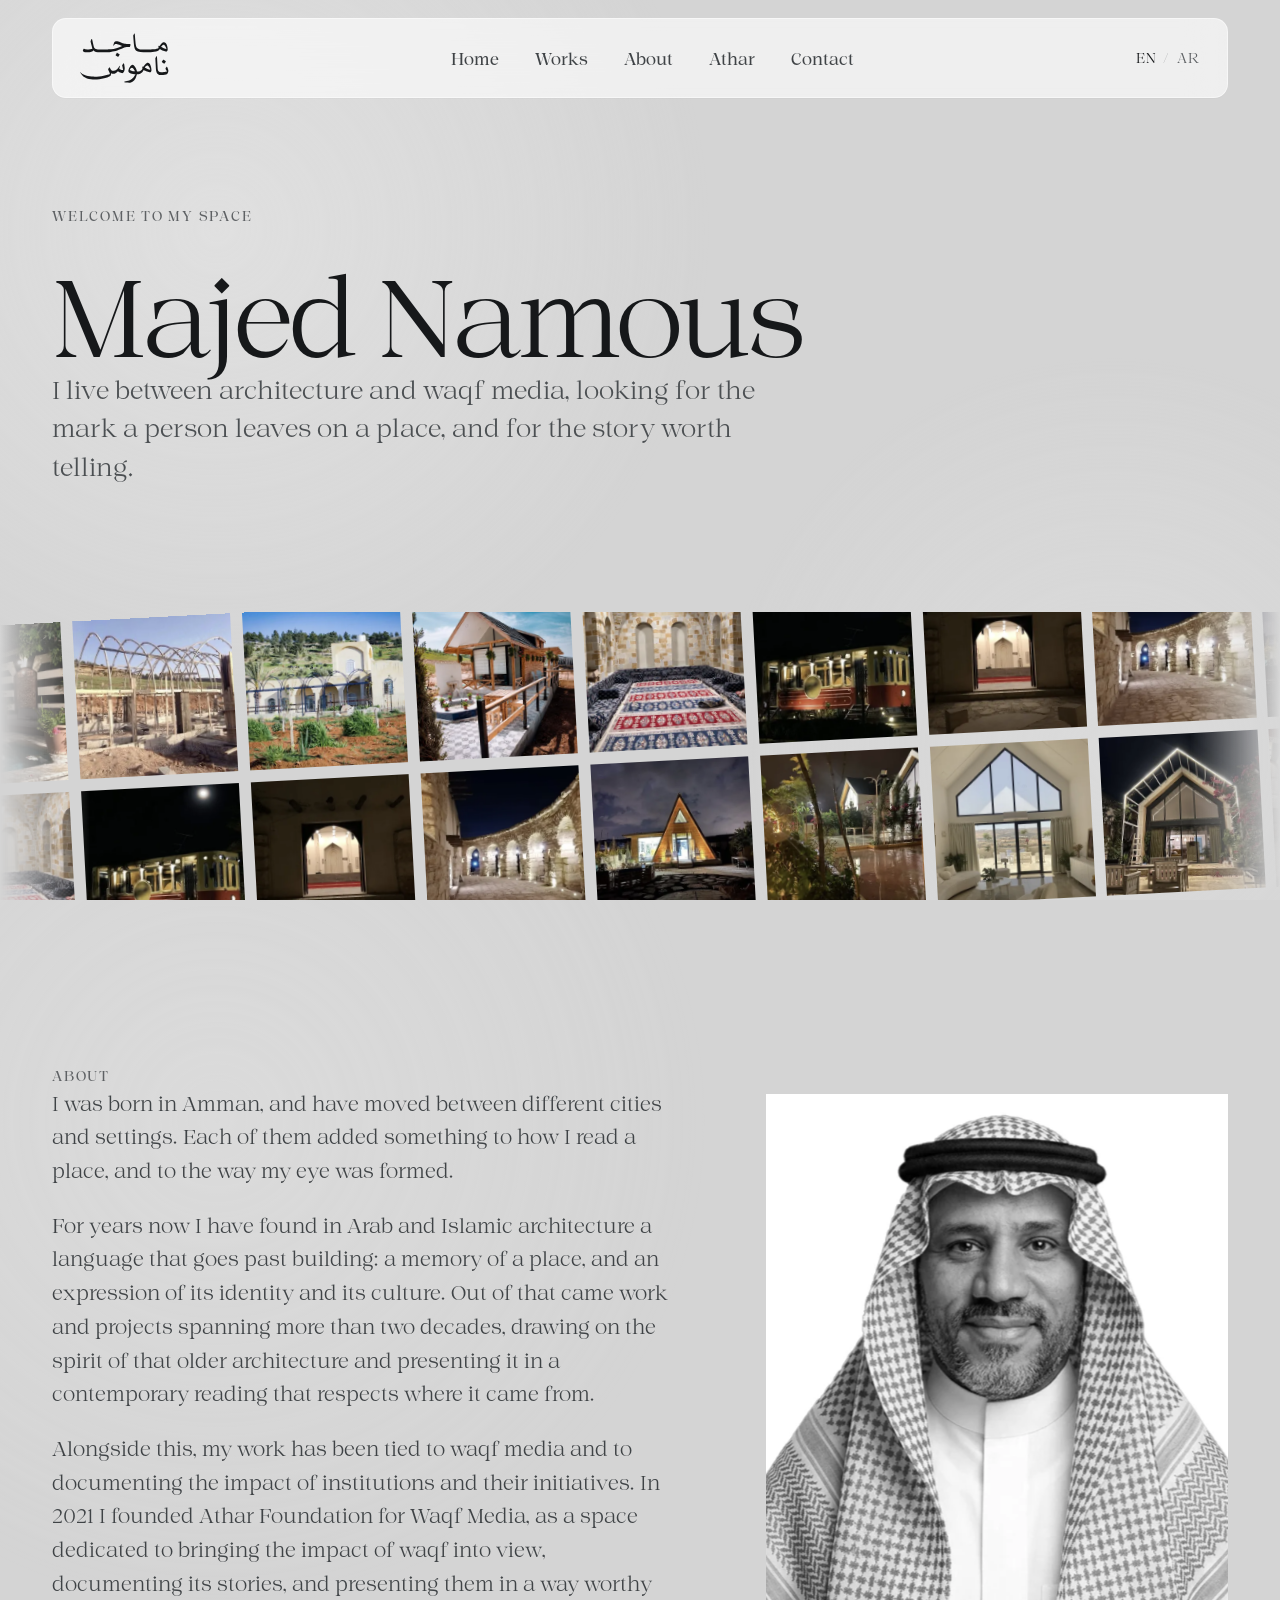
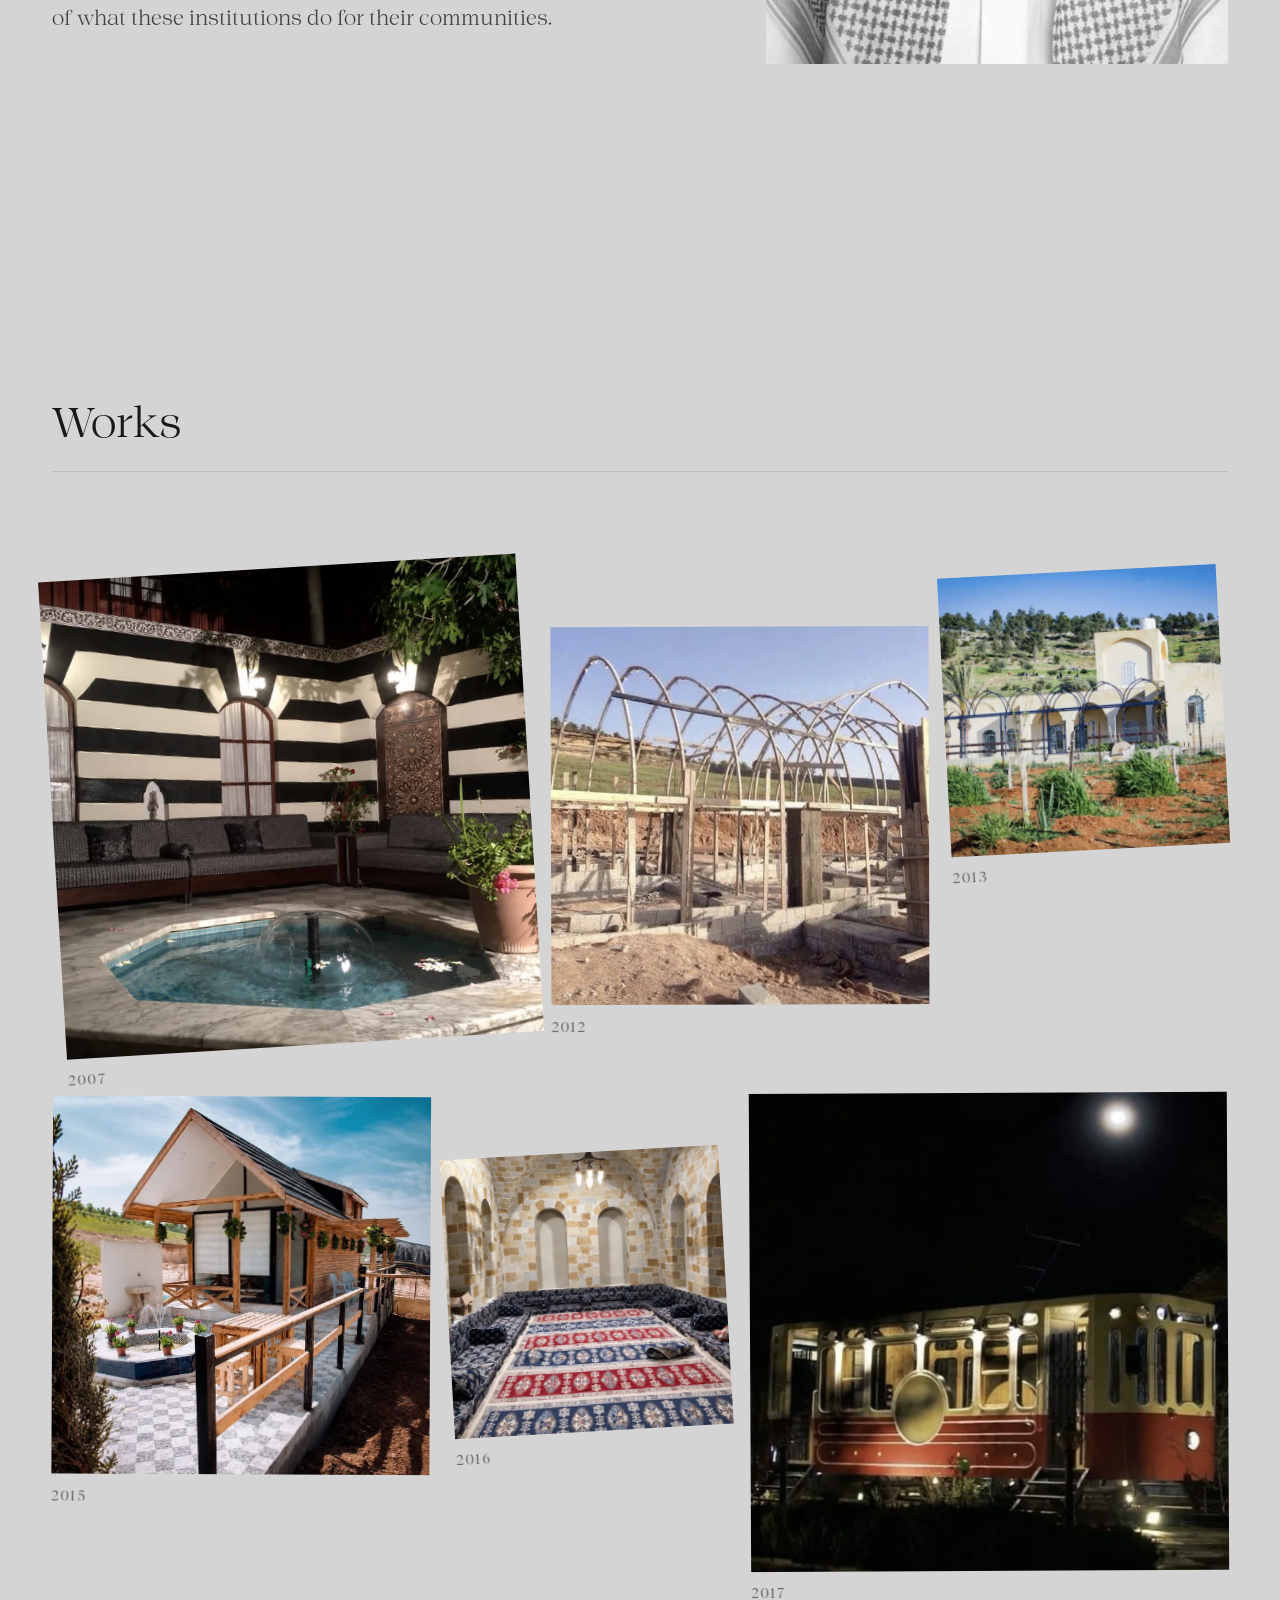
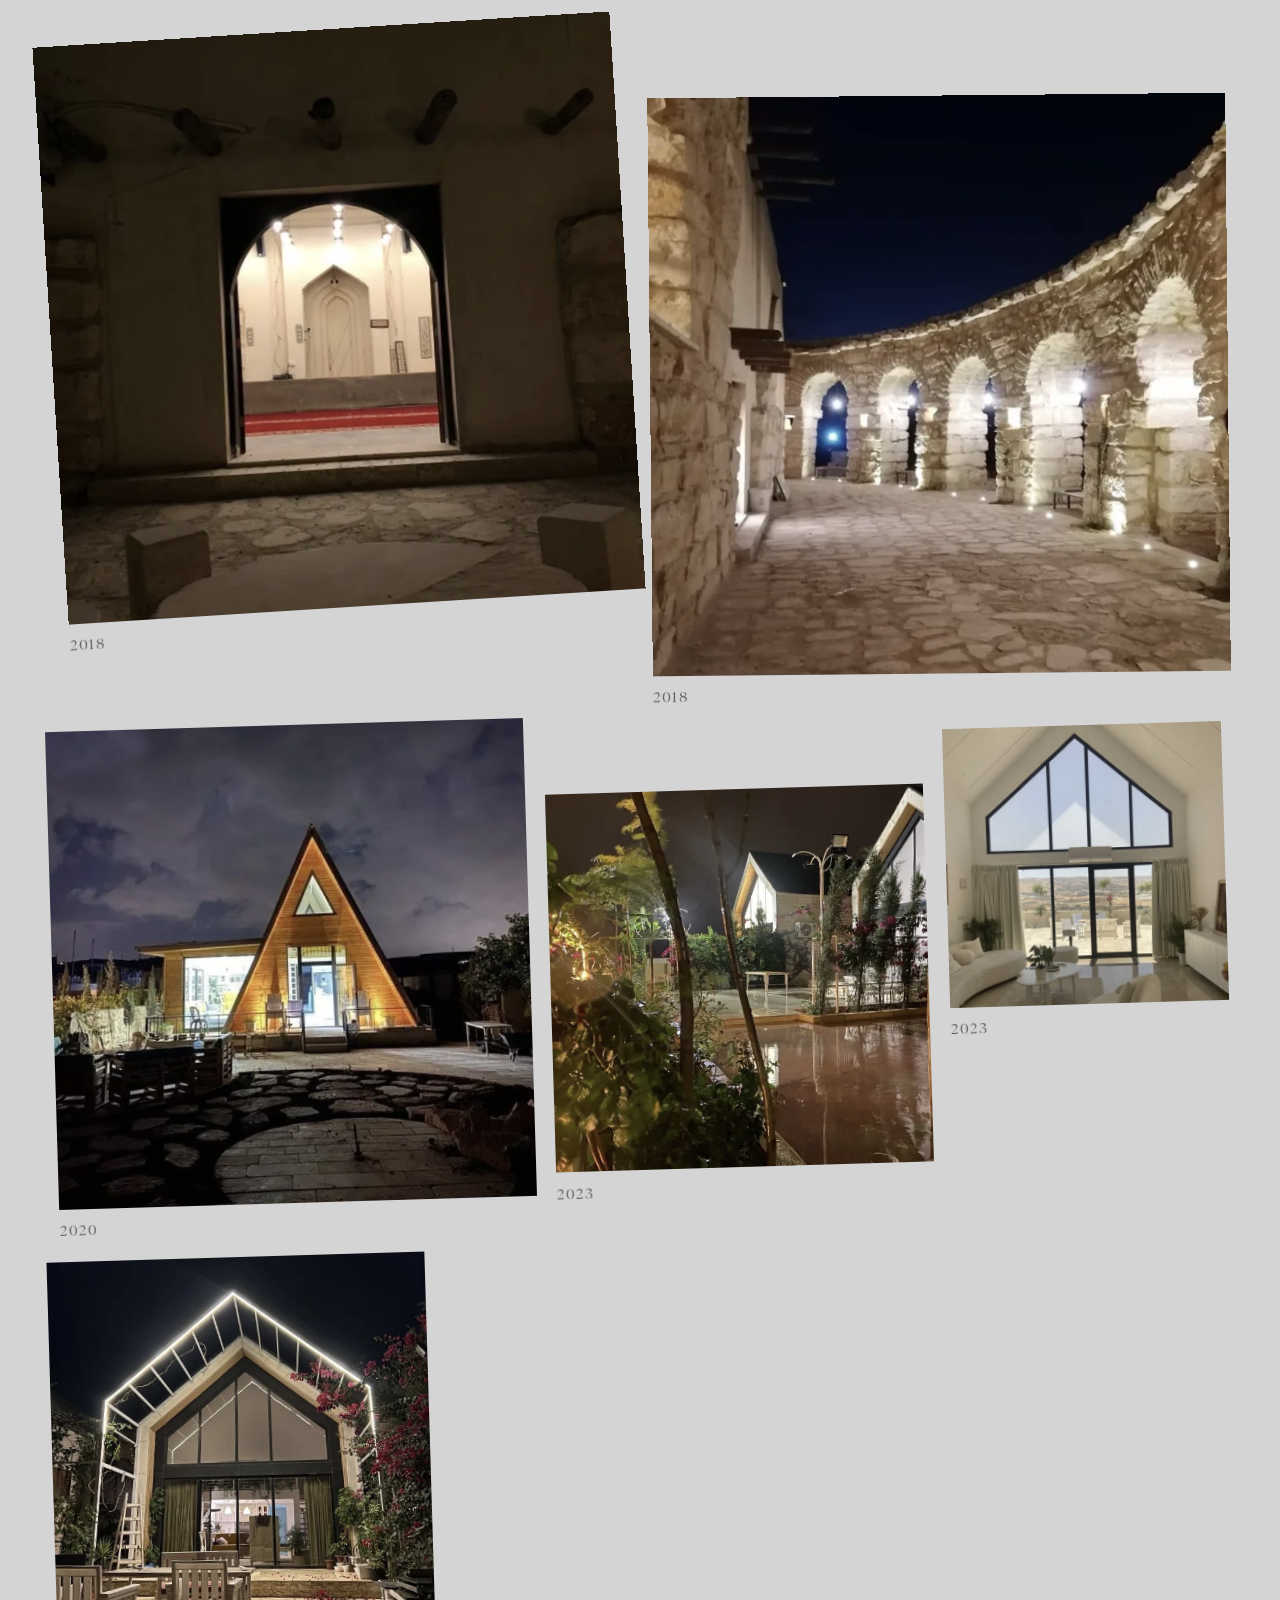
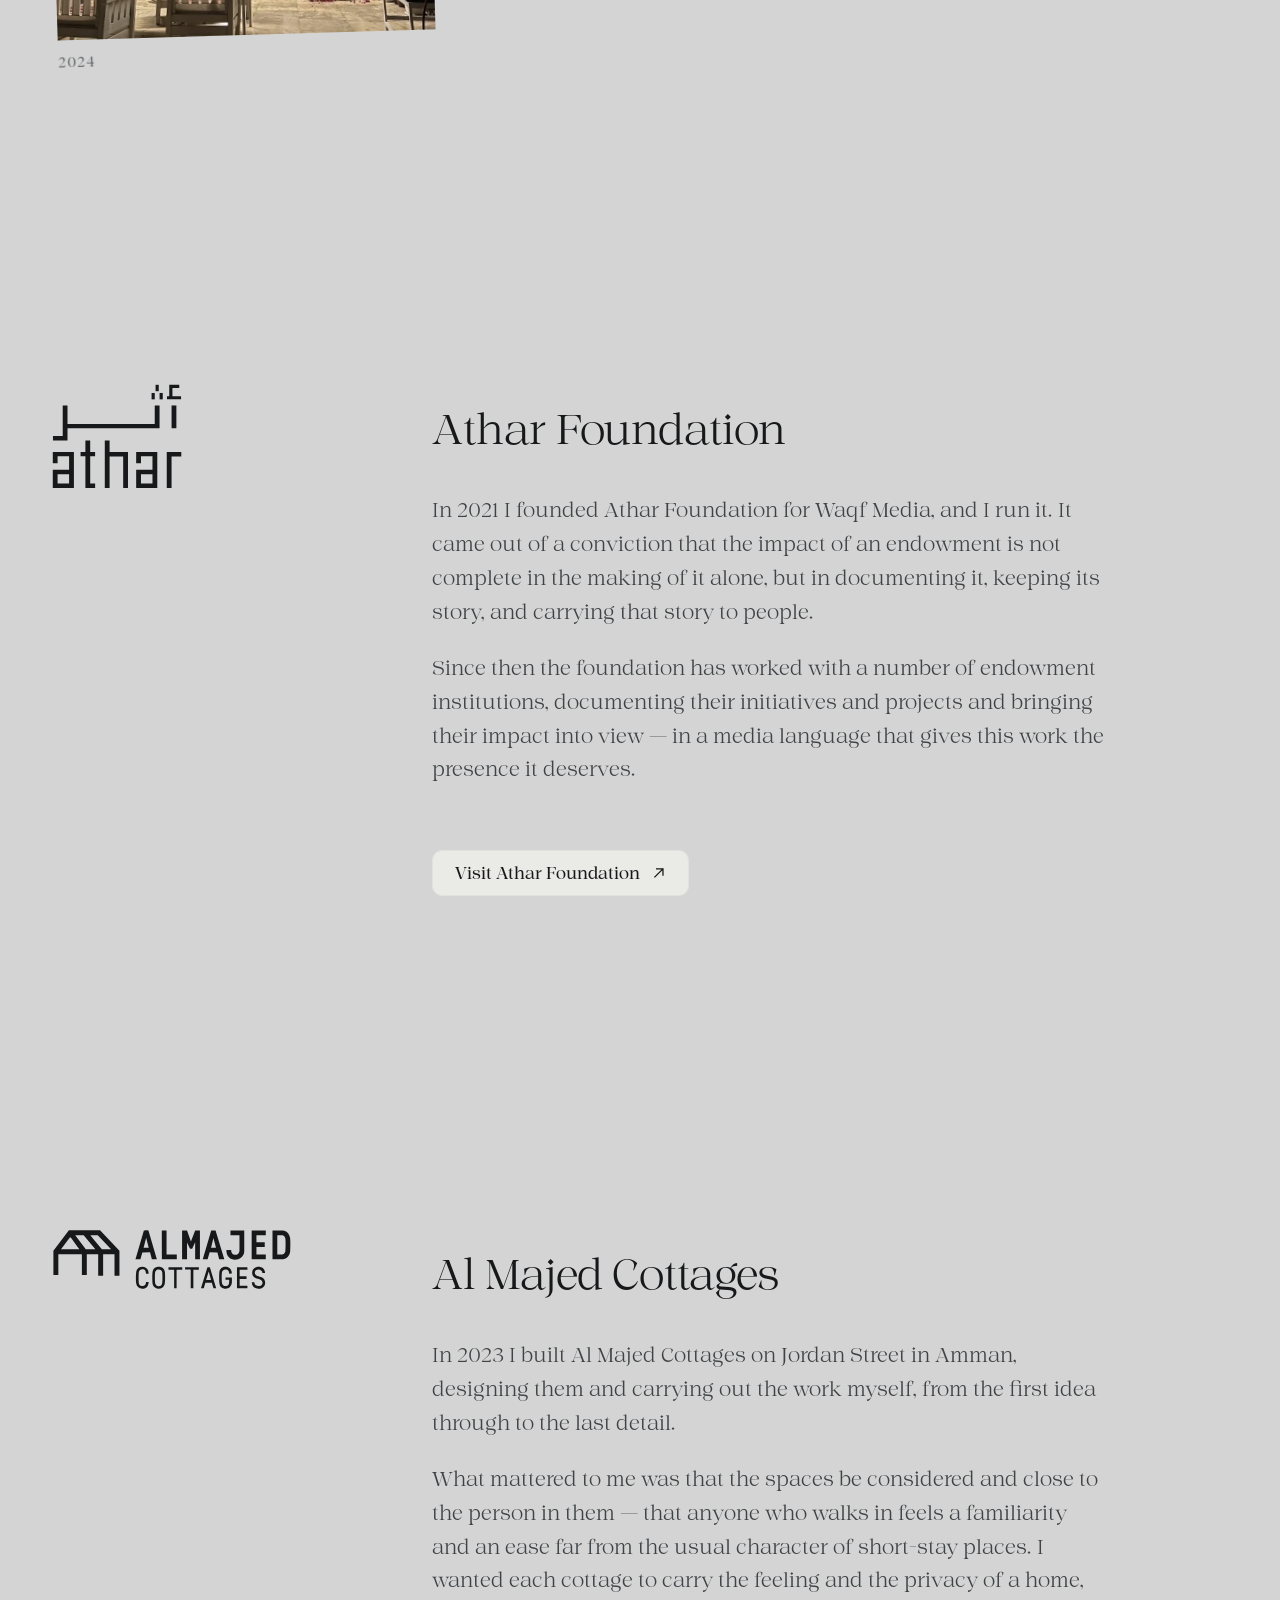
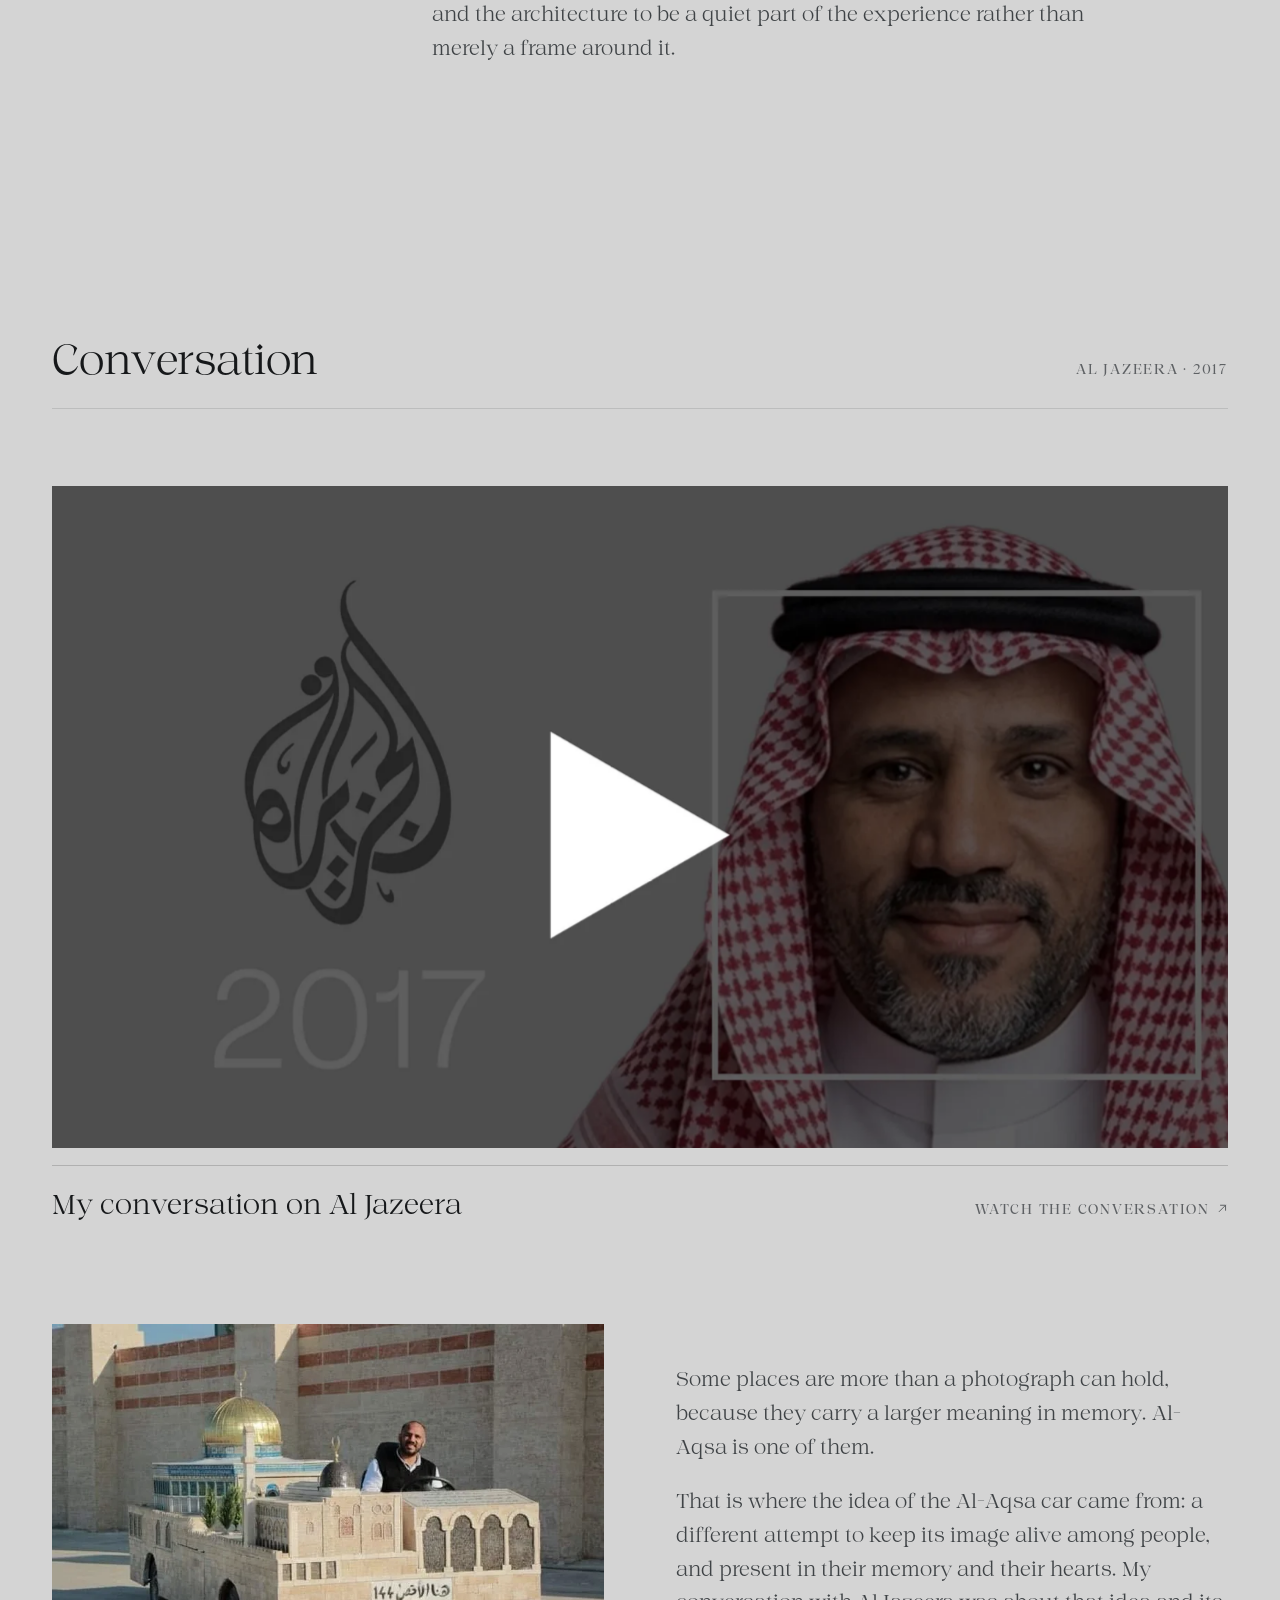
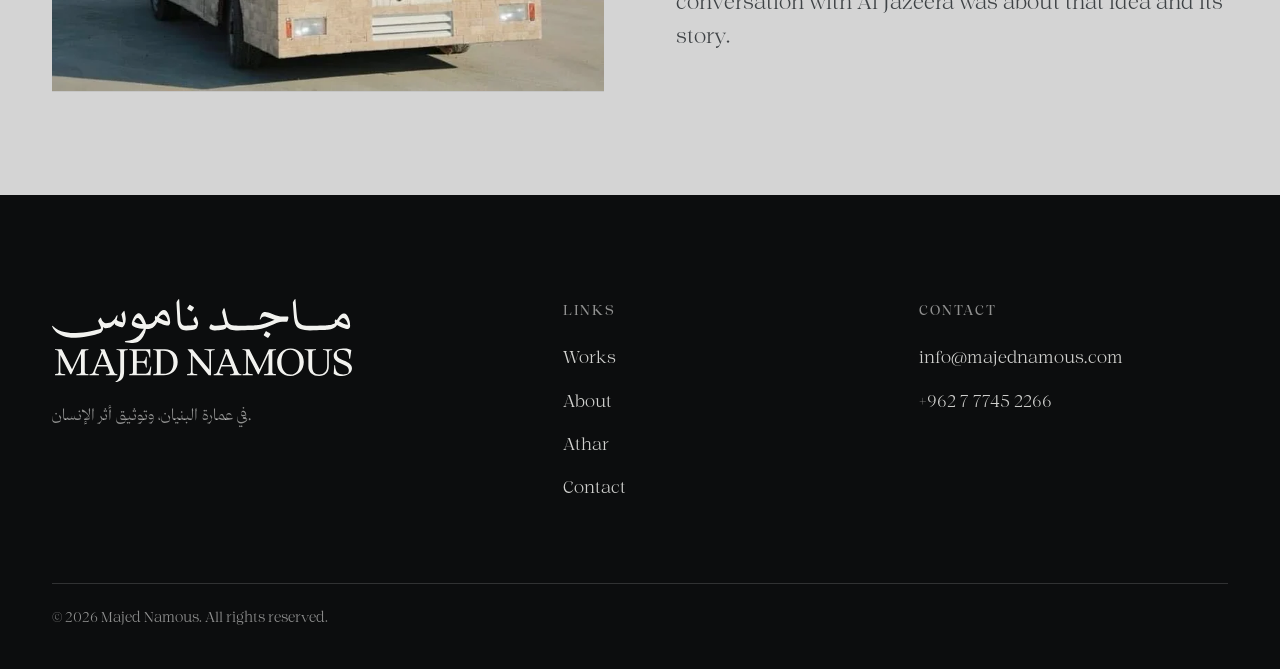
==== en/index.html @ 605cc539 "-" ====
<!DOCTYPE html>
<html lang="en" dir="ltr" class="no-js">
<head>
  <meta charset="utf-8">
  <meta name="viewport" content="width=device-width, initial-scale=1, viewport-fit=cover">
  <title>Majed Namous ماجد ناموس</title>
  <meta name="description" content="في عمارة البنيان، وتوثيق أثر الإنسان.">
  <link rel="canonical" href="https://majednamous.com/en/">
  <link rel="alternate" hreflang="ar" href="https://majednamous.com/index.html">
  <link rel="alternate" hreflang="en" href="https://majednamous.com/en/index.html">
  <link rel="alternate" hreflang="x-default" href="https://majednamous.com/index.html">
  <meta name="theme-color" content="#d4d4d4">
  <link rel="icon" href="../favicon.ico" sizes="32x32">
  <link rel="icon" href="../assets/img/favicon-512.png" type="image/png" sizes="512x512">
  <link rel="apple-touch-icon" href="../assets/img/apple-touch-icon.png">
  <meta property="og:type" content="website">
  <meta property="og:site_name" content="Majed Namous ماجد ناموس">
  <meta property="og:locale" content="en_US">
  <meta property="og:title" content="Majed Namous ماجد ناموس">
  <meta property="og:description" content="في عمارة البنيان، وتوثيق أثر الإنسان.">
  <meta property="og:url" content="https://majednamous.com/en/">
  <meta property="og:image" content="https://majednamous.com/assets/img/work-2016-1000.jpg">
  <meta name="twitter:card" content="summary_large_image">
  <link rel="preload" as="font" type="font/woff" href="../assets/fonts/thmanyah-light.woff" crossorigin>
  <link rel="preload" as="image" type="image/webp" href="../assets/img/work-2016-400.webp" fetchpriority="high">
  <link rel="stylesheet" href="../assets/css/site.css">
</head>
<body>
<a class="skip" href="#main">Skip to content</a>
<header class="nav" data-nav>
  <div class="nav__bar">
    <a class="nav__logo" href="index.html" aria-label="Majed Namous"><svg aria-hidden="true" focusable="false" id="Layer_1" xmlns="http://www.w3.org/2000/svg" version="1.1" viewBox="81 194 1084 611">
  
  <path d="M563.5,453.7c-1.7-1.3-3.4-2.6-5.2-3.8-1.8-1.2-3.5-2.4-5.1-3.5-1.7-1.1-2.6-1.7-3-1.7-1.4-.8-4.3-2.3-8.7-4.6s-7.4-3.5-9.2-3.5-1.5,1.7-3.3,5.1c-1.8,3.5-3.2,6.1-4.3,7.9s-2.7,4.3-4.9,7.6c-2.2,3.2-3.2,5.9-3.2,8.1s2.2,2.9,6.5,5.6c4.4,2.7,7.5,4.8,9.2,6.2,1.8,1.4,4.4,3.1,7.8,4.9s6,2.7,7.8,2.7,3.8-2,6-5.9c2.1-4,3.9-7.1,5.4-9.2.7-1.4,2-3.5,3.8-6.2s2.7-5.1,2.7-7.3-.8-1.1-2.4-2.4h.1Z"/>
  <path d="M698.1,336c0,2.6-.4,5.3-1.1,8.4-.7,3.1-1.5,6.1-2.4,9s-2,5.6-3.2,7.9c-1.3,2.3-2.5,4.1-3.5,5.1h-16.8c-13,0-24.6.8-34.7,2.2s-18.8,4-26,7.6c-13.3,6.1-26,11.8-37.9,17-11.9,5.3-23.9,10-36,14.1s-24.6,7.7-37.4,10.5c-12.9,2.9-26.9,5.3-42,7.1-9,1-23.5,2.1-43.6,3.2-20,1-48.8,1.8-86.4,2.2-21,0-38.3-1.8-52-5.4-13.8-3.6-24.6-9.9-32.5-19l-2.2,5.4c-2.2,3.6-5.9,6.5-11.4,8.9-5.4,2.4-11.7,4.3-18.9,5.7s-15.2,2.6-23.8,3.2c-8.6.8-17.4,1.1-26,1.1s-12.2-.7-19.2-2c-7.1-1.2-12.2-2.8-15.5-4.6-6.1-3.6-9.2-8.1-9.2-13.5s.4-5,1.3-7.3,1.9-4.7,3-7.3c1.4-2.9,2.7-5.3,3.8-7.1s2.7-2.9,4.9-3.2c1.1,0,2.3.5,3.8,1.7,1.4,1,3.5,2.3,5.9,3.5,2.6,1.3,5.8,2.5,9.8,3.5,4,1.1,9,1.6,15.2,1.6,13.7,0,27.1-.8,40.3-2.5,13.2-1.6,22.8-3.5,29-5.6-1.4-4.7-3.2-11.1-5.4-19.3-2.2-8.1-4.3-16.5-6.5-25.2-2.2-8.6-4.4-16.9-6.5-24.9-2.1-7.9-3.8-14.4-4.8-19.5,0-2.5.5-5.7,1.6-9.5s2.5-7.4,4.1-10.8c1.6-3.5,3.2-6.3,4.9-8.6,1.6-2.3,3.2-3.5,4.6-3.5s2.9,1.4,3.2,4.4c3.6,14.8,7.1,30.2,10.6,46,3.4,15.9,6.8,30.1,10,42.7,2.6,9.1,6,16,10.5,20.9,4.5,4.8,10.1,8.4,16.5,10.5s14,3.5,22.5,4.1c8.4.5,18,.8,28.4.8,20.5,0,38.3,0,53-.3,14.8-.1,27.4-.5,37.7-.8,10.3-.3,18.6-.7,24.9-1,6.3-.4,11.1-.7,14.4-1,1,0,2,0,2.9-.2,20.5-1.3,42.4-5.6,65.6-12.8,24.4-7.6,47.9-16.6,70.6-27.1-4.7-1.4-10.3-3.5-16.8-5.9-6.5-2.6-13.4-5.2-20.6-7.9s-14.3-5-21.4-7c-7.1-2-13.2-3-18.7-3s-11.6,1.8-15.2,5.4-7.2,8.1-10.8,13.5c-.8.8-1.3,1.4-1.7,2.2-.3.8-1,1-2.1,1s-1.7-.9-1.7-2.7v-2.2c0-.3.1-.7.5-1,1.8-7.6,3.7-14.4,5.7-20.6,2-6.1,4.4-11.4,7.3-15.6,2.9-4.4,6.4-7.7,10.5-10.1,4.2-2.3,9.5-3.5,16-3.5s13.8,1.4,21.9,4.1c8.1,2.7,16.7,5.9,25.7,9.5s18.3,7.1,27.7,10.5c9.3,3.5,18.6,5.7,27.6,6.8,6.1.8,12.8,1.3,20,1.6,7.2.3,13.4.5,18.4.5s9,0,14.1-.3c5-.1,8.3-.2,9.8-.2,3.6,0,5.4,2.9,5.4,8.6h.3Z"/>
  <path d="M1150,369c-2-10.6-4.9-20.6-8.7-29.9s-8.5-17.1-14.1-23.5c-5.6-6.2-12-9.4-19.3-9.4s-9.8,1.3-14.4,3.8c-4.5,2.5-8.7,5.6-12.7,9.4s-7.7,8-11.1,12.6c-3.5,4.7-6.5,9-8.9,12.9l-5.9,9.7c-2.9-2.9-5.8-4.3-8.7-4.3s-3.4,1-4.8,3.2c-1.5,2.1-2.2,5.3-2.2,9.6s.9,8.3,2.7,12.9c-3.2,2.5-7.2,4.7-12,6.7-4.7,2-9.5,3.7-14.6,5.2-5,1.4-10.1,2.5-15.2,3.2-3.5.5-6.7.8-9.6,1-1.3.1-2.6.1-3.9.1-3.2.4-8,.7-14.3,1-6.3.4-14.7.8-25,1-10.2.4-22.8.7-37.6.8-14.8.2-32.5.3-53.1.3s-16.8,0-25.7-.3c-8.8-.1-17.4-1.4-25.7-3.8-8.3-2.3-15.9-6.2-22.7-11.7-6.8-5.4-12.1-13.5-15.7-24.4-1.4-4.4-2.7-9.9-3.8-16.8-1.1-6.8-2.1-14.3-3-22.2-.9-8-1.7-15.8-2.4-23.6-.8-7.8-1.3-14.3-1.7-19.7-.7-9.8-1.4-19.2-2.2-28.2-.7-9-1.3-16.9-1.9-23.5s-1-12.1-1.3-16.2c-.4-4.1-.7-6.2-1-6.2-1.8,0-3.7,1.4-5.7,4.1-2,2.7-3.8,5.7-5.6,8.9-2.2,4-4.5,8.4-7.1,13,2.9,37.2,5.3,69,7.3,95.3s5.7,47.5,11.1,63.3c6.8,18.4,19.6,30.8,38.1,37.2,18.7,6.3,41.7,9.5,69,9.5,37.6-.4,66.3-1.1,86.4-2.2,20-1.1,34.5-2.2,43.5-3.2,17.4-1.4,31.6-4.9,42.8-10.3,11.2-5.4,20.4-13.4,27.6-23.8,5.8,3.6,12.4,7.2,19.8,10.8s14.7,6.8,22,9.5c7.2,2.7,14.1,4.9,20.5,6.5,6.5,1.6,12,2.5,16.2,2.5s7.9-2.2,11.7-6.5c3.8-4.3,5.7-9.7,5.7-16.2s-1-17.7-3-28.3h0l.2.2ZM1104.5,380.3c-12.1-5-23.2-10.6-33.2-16.8,3.9-7.2,8.7-13.2,14.3-17.9,5.6-4.7,10.9-7,16-7s8.3,1.6,11.9,4.9c3.6,3.2,7,7.4,10,12.4,3.1,5.1,5.8,10.5,8.1,16.2,2.3,5.8,4.1,11.4,5.2,16.8-9.4-.7-20.2-3.5-32.3-8.6h0Z"/>
  <path d="M627.7,626.1c0,14.4-2.7,27.3-8.1,38.4-5.4,11.2-11.4,17.9-17.9,20.1-2.2,0-6.2-.6-12.2-1.9-5.9-1.3-12-3-18.1-5.2s-11.6-4.7-16.2-7.6c-4.7-2.9-7.1-5.9-7.1-9.2s.2-1.8.6-3.2c.3-1.4.5-2.6.5-3.2-8.3,11.2-17.8,20.3-28.4,27.3-10.7,7.1-23.8,10.6-39.3,10.6s-5.2-.8-10-2.2c-4.9-1.4-8.4-4.1-10.6-8.1.4,1.4.5,2.8.3,4.1s0,2.6.2,4.1c0,7.2-1.5,13.6-4.6,19.2-3.1,5.6-6.5,10.2-10.5,13.8-3.2,2.6-11.3,5.9-24.1,10.3-12.8,4.3-28.1,8.7-46,13-17.8,4.3-37.1,8.1-57.6,11.4-20.6,3.2-40.1,4.9-58.5,4.9s-29.3-.9-45.7-2.7c-16.5-1.8-32.5-5.6-48.2-11.1-15.7-5.6-30.5-13.5-44.4-23.8-13.8-10.3-25.1-23.9-33.8-40.8-1.8-3.3-2.7-6.2-2.7-8.7s.4-1.6,1.1-1.6c1.4,0,3.6,1.4,6.5,4.3,10.8,11.2,23.5,20.2,38.2,26.8,14.6,6.7,29.7,11.7,45.2,15.1,15.5,3.5,30.8,5.6,45.7,6.5,15,.9,27.9,1.3,38.7,1.3,16.6,0,34.5-1.2,53.6-3.5,19.1-2.4,37.5-5.4,55-9s33.2-7.4,47.1-11.2,23.9-7.2,30.1-10.1c-.8-5.4-2.9-12.6-6.5-21.3s-7.9-18-12.9-27.8c-1.1-2.2-1.6-3.9-1.6-5.4,0-3.9,2.2-8.7,6.5-14.1,1.5-1.8,3.6-4.2,6.5-7.3s5-4.6,6.5-4.6c1.4,3.2,2.7,6.2,3.8,8.9,1,2.7,2,5.6,2.7,8.4,3.9,7.2,8.6,13.2,14.1,18.1s11,7.3,16.8,7.3c9.4,0,17.6-1.1,24.7-3.5,7-2.3,13.2-5.3,18.6-8.9,5.4-3.6,10-7.5,13.8-11.9,3.8-4.3,7.1-8.4,10-12.3.4-.4,1.3-2,2.7-4.9s3-5.7,4.9-8.6c1.8-2.9,3.4-5.6,4.8-8.1,1.4-2.5,2.4-3.8,2.7-3.8,1.8,0,2.7,2.3,2.7,7s-.2,2.2-.5,4.4c-.4,1.8-1,4.7-1.9,8.6-.9,4-2.3,9-4.1,15.1,1.4,2.5,4.2,4.8,8.4,7,4.1,2.1,8.6,4.1,13.2,5.9,4.7,1.8,9.4,3.2,14.1,4.4,4.7,1,8.7,1.8,12,2.1-.4-3.2-1-7.4-2-12.3-.9-5-2-10.2-3.2-15.6-1.3-5.3-2.5-10.8-3.8-16.2-1.3-5.3-2.5-9.8-3.5-13.5,0-1,.9-2.9,2.7-5.6,1.8-2.6,3.8-5.6,5.9-8.6,2.2-3.1,4.1-5.8,5.9-8.1s3.1-3.7,3.8-4c.3,0,.6,0,.8-.3.2-.2.5-.3.8-.3,1.5,0,2.7,2,3.8,6,.7,3.2,1.5,7.5,2.4,12.9s1.8,10.8,2.7,16.2,1.7,10.6,2.2,15.5c.5,4.8.8,8.6.8,11.1h-.1Z"/>
  <path d="M951.8,621.5c-2-10.6-4.9-20.7-8.7-30.1-3.8-9.3-8.5-17.2-14.1-23.5s-12-9.5-19.3-9.5-9.8,1.3-14.4,3.8c-4.5,2.5-8.7,5.6-12.7,9.5-4,3.8-7.7,8-11.1,12.7-3.4,4.7-6.4,9-8.9,13l-6,9.7c-1.4-1-2.8-2-4.1-2.9s-2.6-1.3-4.1-1.3c-4,0-5.9,4-5.9,11.9s.5,8.7,1.7,15.2c-4,8.3-10.2,15.9-18.4,22.7-8.3,6.8-18.4,10.3-30.3,10.3s-.4,0-.6,0h-17.3c-2.5-9-5.8-18.3-9.7-27.9-4-9.5-8.3-18.2-13-26s-9.7-14.1-14.9-19c-5.3-4.8-10.4-7.3-15.4-7.3s-13.5,3-19.8,9-12,13.1-16.8,21.4c-4.9,8.3-8.8,16.8-11.7,25.2-2.9,8.5-4.4,15.4-4.4,20.8s2.7,12.7,8.1,17.4c5.4,4.7,12.4,8.5,20.8,11.4,8.5,2.9,18,5,28.4,6.2,10.5,1.3,20.8,2.1,30.9,2.4-2.2,4.7-5,9.8-8.4,15.2-3.5,5.4-7.2,10.8-11.4,16.2s-8.6,10.5-13.2,15.4c-4.7,4.9-9.2,9-13.5,12.2-6.5,5.4-12.6,9.5-18.2,12.2-5.6,2.7-10.4,5-14.3,6.8-8.3,2.9-17,5.3-26,7.3s-18,3.4-27.1,4.1c-4.7.8-7.1,2.6-7.1,5.4s1.3,2.7,3.8,3.8c9,2.1,18.4,3.7,28.1,4.6,9.8.9,19,1.3,27.6,1.3s15.1-1.1,23.6-3.2c8.4-2.2,16.1-5.8,23-10.8,12.6-9.4,23.2-22.3,31.9-38.5s14.4-33.2,17.4-50.8h18.9c7.6,0,14.6-1.6,21.1-4.7,6.5-3,12.4-7,17.8-11.9,5.4-4.9,10.2-10.4,14.4-16.5,4.1-6.1,7.7-12.4,10.5-19,5.8,3.7,12.3,7.1,19.6,10.3s14.5,6.2,21.9,8.7c7.4,2.6,14.3,4.6,20.6,6s11.7,2.1,16,2.1,7.9-2.1,11.7-6.5,5.7-9.8,5.7-16.2-1-17.8-3-28.4h0l.3-.2ZM736.5,661.1c-6.2-.6-12.1-1.6-17.9-3-5.7-1.4-11.1-3.3-16.2-5.7-5-2.3-9.2-5.5-12.4-9.5,2.9-5.4,6.5-11,11.1-16.8,4.5-5.7,9.3-8.7,14.4-8.7s12,4.1,18.7,12.5c6.6,8.3,13,19,19.2,31.9-5,0-10.6-.2-16.8-.8h0ZM906.1,632.8c-12.3-5.3-23.5-11.1-33.6-17.2,4-7.3,9-13.2,14.9-17.8,5.9-4.5,11.4-6.8,16.5-6.8s7.8,1.7,11.7,5c3.8,3.2,7.2,7.5,10.2,12.6,3.1,5.1,5.7,10.7,7.9,16.7s3.8,11.6,4.9,16.7c-9.4-.8-20.2-3.8-32.5-9h0v-.2Z"/>
  <path d="M1161.1,655.4c0,3.2-.5,7.1-1.7,11.4-1.1,4.4-2.4,8.6-4.1,12.7-1.6,4.2-3.3,7.8-5.1,10.8-1.8,3.1-3.5,5-4.9,5.7-5.8,3.6-15.3,6.6-28.4,9s-27.4,3.5-42.5,3.5-.6,0-.9,0h-1.3c-7.2,0-14.5-.8-22-2.5-7.4-1.6-14.1-5.3-20-11.1s-10.9-13.9-14.9-24.4-6.3-24.8-7.1-42.8c-.7-17.4-1.7-36.9-2.9-58.7-1.3-21.9-2.5-43.8-3.5-65.8,2.2-4.4,4.4-8.5,6.5-12.5,1.8-3.2,3.8-6.2,5.7-9s3.8-4.1,5.7-4.1,1.1.5,1.3,1.4c.2,1,.5,3,.8,6.2l8.7,146.2c.7,13,4.2,23.3,10.5,30.9,6.3,7.5,16.7,11.4,31.1,11.4s.4,0,.7,0h1.5c6.1,0,12.8-.3,20-.8s14.1-1.3,20.8-2.2c6.7-.9,12.8-1.8,18.2-2.7,5.4-.9,9.2-1.9,11.4-2.9-.8-2.2-2.1-4.8-4.1-7.9-2-3-4.1-6.3-6.2-9.7-2.2-3.5-4.1-6.8-5.7-10.3s-2.4-6.2-2.4-8.4c0-4,2.1-8.3,6.2-13s7.7-8.4,10.5-11.4c5.8,10.5,10.2,20.3,13.3,29.6,3,9.2,4.6,16.3,4.6,21.4h.2Z"/>
  <path d="M1127.8,537.1c-1.7-1.3-3.3-2.6-5.1-3.8-1.9-1.2-3.5-2.4-5.2-3.5-1.6-1.1-2.6-1.7-2.9-1.7-1.5-.8-4-2.3-7.6-4.6s-6.3-3.5-8.1-3.5-1.8,1.7-4.4,5.1c-2.5,3.5-4.3,6.1-5.4,7.9-1.1,1.8-2.7,4.3-4.9,7.6-2.1,3.2-3.2,5.9-3.2,8.1s2.2,2.9,6.5,5.6c4.3,2.7,7.4,4.8,9.2,6.2s4.4,3.1,7.8,4.9c3.5,1.8,6.1,2.7,7.9,2.7s3.8-2,5.9-5.9c2.2-4,4-7.1,5.4-9.2.8-1.4,2-3.5,3.8-6.2s2.7-5.1,2.7-7.3-.8-1.1-2.4-2.4h0Z"/>
</svg></a>
    <nav class="nav__links" aria-label="Primary">
      <ul>
        <li><a class="nav__link" href="#top">Home</a></li>
        <li><a class="nav__link" href="#works">Works</a></li>
        <li><a class="nav__link" href="#about">About</a></li>
        <li><a class="nav__link" href="#athar">Athar</a></li>
        <li><a class="nav__link" href="contact.html">Contact</a></li>
      </ul>
    </nav>
    <div class="nav__end">
      <div class="lang"><span aria-current="true">EN</span><span class="lang__sep" aria-hidden="true">/</span><a href="../index.html" lang="ar" hreflang="ar">AR</a></div>
      <button class="nav__toggle" type="button" data-nav-toggle
              aria-expanded="false" aria-controls="nav-menu" aria-label="Open menu">
        <span></span><span></span>
      </button>
    </div>
  </div>
  <div class="nav__menu" id="nav-menu" data-nav-menu aria-hidden="true">
    <div class="nav__menu-inner">
      <ul>
        <li><a class="" href="#top">Home</a></li>
        <li><a class="" href="#works">Works</a></li>
        <li><a class="" href="#about">About</a></li>
        <li><a class="" href="#athar">Athar</a></li>
        <li><a class="" href="contact.html">Contact</a></li>
      </ul>
    </div>
  </div>
</header>

<main id="main">

  <!-- Hero -->
  <section class="hero ambient" id="top" data-hero>
    <div class="hero__content">
      <div class="wrap">
        <p class="meta hero__eyebrow">Welcome to my space</p>
        <h1 class="hero__name"><span class="w">Majed</span> <span class="w">Namous</span></h1>
        <p class="lead">I live between architecture and waqf media, looking for the mark a person leaves on a place, and for the story worth telling.</p>
      </div>
    </div>
    <div class="hero__strip">
      <div class="hero__field" aria-hidden="true"><div class="hero__row hero__row--a"><span class="hero__tile"><img src="../assets/img/work-2007-400.webp" alt="" loading="eager" decoding="async" width="400" height="400"></span><span class="hero__tile"><img src="../assets/img/work-2012-400.webp" alt="" loading="eager" decoding="async" width="400" height="400"></span><span class="hero__tile"><img src="../assets/img/work-2013-400.webp" alt="" loading="eager" decoding="async" width="400" height="400"></span><span class="hero__tile"><img src="../assets/img/work-2015-400.webp" alt="" loading="eager" decoding="async" width="400" height="400"></span><span class="hero__tile"><img src="../assets/img/work-2016-400.webp" alt="" loading="eager" decoding="async" width="400" height="400"></span><span class="hero__tile"><img src="../assets/img/work-2017-400.webp" alt="" loading="eager" decoding="async" width="400" height="400"></span><span class="hero__tile"><img src="../assets/img/work-2018-b-400.webp" alt="" loading="eager" decoding="async" width="400" height="400"></span><span class="hero__tile"><img src="../assets/img/work-2018-400.webp" alt="" loading="eager" decoding="async" width="400" height="400"></span><span class="hero__tile"><img src="../assets/img/work-2020-400.webp" alt="" loading="eager" decoding="async" width="400" height="400"></span><span class="hero__tile"><img src="../assets/img/work-2023-400.webp" alt="" loading="eager" decoding="async" width="400" height="400"></span><span class="hero__tile"><img src="../assets/img/work-2023-b-400.webp" alt="" loading="eager" decoding="async" width="400" height="400"></span><span class="hero__tile"><img src="../assets/img/work-2024-400.webp" alt="" loading="eager" decoding="async" width="400" height="400"></span><span class="hero__tile"><img src="../assets/img/work-2007-400.webp" alt="" loading="eager" decoding="async" width="400" height="400"></span><span class="hero__tile"><img src="../assets/img/work-2012-400.webp" alt="" loading="eager" decoding="async" width="400" height="400"></span><span class="hero__tile"><img src="../assets/img/work-2013-400.webp" alt="" loading="eager" decoding="async" width="400" height="400"></span><span class="hero__tile"><img src="../assets/img/work-2015-400.webp" alt="" loading="eager" decoding="async" width="400" height="400"></span><span class="hero__tile"><img src="../assets/img/work-2016-400.webp" alt="" loading="eager" decoding="async" width="400" height="400"></span><span class="hero__tile"><img src="../assets/img/work-2017-400.webp" alt="" loading="eager" decoding="async" width="400" height="400"></span><span class="hero__tile"><img src="../assets/img/work-2018-b-400.webp" alt="" loading="eager" decoding="async" width="400" height="400"></span><span class="hero__tile"><img src="../assets/img/work-2018-400.webp" alt="" loading="eager" decoding="async" width="400" height="400"></span><span class="hero__tile"><img src="../assets/img/work-2020-400.webp" alt="" loading="eager" decoding="async" width="400" height="400"></span><span class="hero__tile"><img src="../assets/img/work-2023-400.webp" alt="" loading="eager" decoding="async" width="400" height="400"></span><span class="hero__tile"><img src="../assets/img/work-2023-b-400.webp" alt="" loading="eager" decoding="async" width="400" height="400"></span><span class="hero__tile"><img src="../assets/img/work-2024-400.webp" alt="" loading="eager" decoding="async" width="400" height="400"></span><span class="hero__tile"><img src="../assets/img/work-2007-400.webp" alt="" loading="eager" decoding="async" width="400" height="400"></span><span class="hero__tile"><img src="../assets/img/work-2012-400.webp" alt="" loading="eager" decoding="async" width="400" height="400"></span><span class="hero__tile"><img src="../assets/img/work-2013-400.webp" alt="" loading="eager" decoding="async" width="400" height="400"></span><span class="hero__tile"><img src="../assets/img/work-2015-400.webp" alt="" loading="eager" decoding="async" width="400" height="400"></span><span class="hero__tile"><img src="../assets/img/work-2016-400.webp" alt="" loading="eager" decoding="async" width="400" height="400"></span><span class="hero__tile"><img src="../assets/img/work-2017-400.webp" alt="" loading="eager" decoding="async" width="400" height="400"></span><span class="hero__tile"><img src="../assets/img/work-2018-b-400.webp" alt="" loading="eager" decoding="async" width="400" height="400"></span><span class="hero__tile"><img src="../assets/img/work-2018-400.webp" alt="" loading="eager" decoding="async" width="400" height="400"></span><span class="hero__tile"><img src="../assets/img/work-2020-400.webp" alt="" loading="eager" decoding="async" width="400" height="400"></span><span class="hero__tile"><img src="../assets/img/work-2023-400.webp" alt="" loading="eager" decoding="async" width="400" height="400"></span><span class="hero__tile"><img src="../assets/img/work-2023-b-400.webp" alt="" loading="eager" decoding="async" width="400" height="400"></span><span class="hero__tile"><img src="../assets/img/work-2024-400.webp" alt="" loading="eager" decoding="async" width="400" height="400"></span><span class="hero__tile"><img src="../assets/img/work-2007-400.webp" alt="" loading="eager" decoding="async" width="400" height="400"></span><span class="hero__tile"><img src="../assets/img/work-2012-400.webp" alt="" loading="eager" decoding="async" width="400" height="400"></span><span class="hero__tile"><img src="../assets/img/work-2013-400.webp" alt="" loading="eager" decoding="async" width="400" height="400"></span><span class="hero__tile"><img src="../assets/img/work-2015-400.webp" alt="" loading="eager" decoding="async" width="400" height="400"></span><span class="hero__tile"><img src="../assets/img/work-2016-400.webp" alt="" loading="eager" decoding="async" width="400" height="400"></span><span class="hero__tile"><img src="../assets/img/work-2017-400.webp" alt="" loading="eager" decoding="async" width="400" height="400"></span><span class="hero__tile"><img src="../assets/img/work-2018-b-400.webp" alt="" loading="eager" decoding="async" width="400" height="400"></span><span class="hero__tile"><img src="../assets/img/work-2018-400.webp" alt="" loading="eager" decoding="async" width="400" height="400"></span><span class="hero__tile"><img src="../assets/img/work-2020-400.webp" alt="" loading="eager" decoding="async" width="400" height="400"></span><span class="hero__tile"><img src="../assets/img/work-2023-400.webp" alt="" loading="eager" decoding="async" width="400" height="400"></span><span class="hero__tile"><img src="../assets/img/work-2023-b-400.webp" alt="" loading="eager" decoding="async" width="400" height="400"></span><span class="hero__tile"><img src="../assets/img/work-2024-400.webp" alt="" loading="eager" decoding="async" width="400" height="400"></span><span class="hero__tile"><img src="../assets/img/work-2007-400.webp" alt="" loading="eager" decoding="async" width="400" height="400"></span><span class="hero__tile"><img src="../assets/img/work-2012-400.webp" alt="" loading="eager" decoding="async" width="400" height="400"></span><span class="hero__tile"><img src="../assets/img/work-2013-400.webp" alt="" loading="eager" decoding="async" width="400" height="400"></span><span class="hero__tile"><img src="../assets/img/work-2015-400.webp" alt="" loading="eager" decoding="async" width="400" height="400"></span><span class="hero__tile"><img src="../assets/img/work-2016-400.webp" alt="" loading="eager" decoding="async" width="400" height="400"></span><span class="hero__tile"><img src="../assets/img/work-2017-400.webp" alt="" loading="eager" decoding="async" width="400" height="400"></span><span class="hero__tile"><img src="../assets/img/work-2018-b-400.webp" alt="" loading="eager" decoding="async" width="400" height="400"></span><span class="hero__tile"><img src="../assets/img/work-2018-400.webp" alt="" loading="eager" decoding="async" width="400" height="400"></span><span class="hero__tile"><img src="../assets/img/work-2020-400.webp" alt="" loading="eager" decoding="async" width="400" height="400"></span><span class="hero__tile"><img src="../assets/img/work-2023-400.webp" alt="" loading="eager" decoding="async" width="400" height="400"></span><span class="hero__tile"><img src="../assets/img/work-2023-b-400.webp" alt="" loading="eager" decoding="async" width="400" height="400"></span><span class="hero__tile"><img src="../assets/img/work-2024-400.webp" alt="" loading="eager" decoding="async" width="400" height="400"></span><span class="hero__tile"><img src="../assets/img/work-2007-400.webp" alt="" loading="eager" decoding="async" width="400" height="400"></span><span class="hero__tile"><img src="../assets/img/work-2012-400.webp" alt="" loading="eager" decoding="async" width="400" height="400"></span><span class="hero__tile"><img src="../assets/img/work-2013-400.webp" alt="" loading="eager" decoding="async" width="400" height="400"></span><span class="hero__tile"><img src="../assets/img/work-2015-400.webp" alt="" loading="eager" decoding="async" width="400" height="400"></span><span class="hero__tile"><img src="../assets/img/work-2016-400.webp" alt="" loading="eager" decoding="async" width="400" height="400"></span><span class="hero__tile"><img src="../assets/img/work-2017-400.webp" alt="" loading="eager" decoding="async" width="400" height="400"></span><span class="hero__tile"><img src="../assets/img/work-2018-b-400.webp" alt="" loading="eager" decoding="async" width="400" height="400"></span><span class="hero__tile"><img src="../assets/img/work-2018-400.webp" alt="" loading="eager" decoding="async" width="400" height="400"></span><span class="hero__tile"><img src="../assets/img/work-2020-400.webp" alt="" loading="eager" decoding="async" width="400" height="400"></span><span class="hero__tile"><img src="../assets/img/work-2023-400.webp" alt="" loading="eager" decoding="async" width="400" height="400"></span><span class="hero__tile"><img src="../assets/img/work-2023-b-400.webp" alt="" loading="eager" decoding="async" width="400" height="400"></span><span class="hero__tile"><img src="../assets/img/work-2024-400.webp" alt="" loading="eager" decoding="async" width="400" height="400"></span></div><div class="hero__row hero__row--b"><span class="hero__tile"><img src="../assets/img/work-2016-400.webp" alt="" loading="eager" decoding="async" width="400" height="400"></span><span class="hero__tile"><img src="../assets/img/work-2017-400.webp" alt="" loading="eager" decoding="async" width="400" height="400"></span><span class="hero__tile"><img src="../assets/img/work-2018-b-400.webp" alt="" loading="eager" decoding="async" width="400" height="400"></span><span class="hero__tile"><img src="../assets/img/work-2018-400.webp" alt="" loading="eager" decoding="async" width="400" height="400"></span><span class="hero__tile"><img src="../assets/img/work-2020-400.webp" alt="" loading="eager" decoding="async" width="400" height="400"></span><span class="hero__tile"><img src="../assets/img/work-2023-400.webp" alt="" loading="eager" decoding="async" width="400" height="400"></span><span class="hero__tile"><img src="../assets/img/work-2023-b-400.webp" alt="" loading="eager" decoding="async" width="400" height="400"></span><span class="hero__tile"><img src="../assets/img/work-2024-400.webp" alt="" loading="eager" decoding="async" width="400" height="400"></span><span class="hero__tile"><img src="../assets/img/work-2007-400.webp" alt="" loading="eager" decoding="async" width="400" height="400"></span><span class="hero__tile"><img src="../assets/img/work-2012-400.webp" alt="" loading="eager" decoding="async" width="400" height="400"></span><span class="hero__tile"><img src="../assets/img/work-2013-400.webp" alt="" loading="eager" decoding="async" width="400" height="400"></span><span class="hero__tile"><img src="../assets/img/work-2015-400.webp" alt="" loading="eager" decoding="async" width="400" height="400"></span><span class="hero__tile"><img src="../assets/img/work-2016-400.webp" alt="" loading="eager" decoding="async" width="400" height="400"></span><span class="hero__tile"><img src="../assets/img/work-2017-400.webp" alt="" loading="eager" decoding="async" width="400" height="400"></span><span class="hero__tile"><img src="../assets/img/work-2018-b-400.webp" alt="" loading="eager" decoding="async" width="400" height="400"></span><span class="hero__tile"><img src="../assets/img/work-2018-400.webp" alt="" loading="eager" decoding="async" width="400" height="400"></span><span class="hero__tile"><img src="../assets/img/work-2020-400.webp" alt="" loading="eager" decoding="async" width="400" height="400"></span><span class="hero__tile"><img src="../assets/img/work-2023-400.webp" alt="" loading="eager" decoding="async" width="400" height="400"></span><span class="hero__tile"><img src="../assets/img/work-2023-b-400.webp" alt="" loading="eager" decoding="async" width="400" height="400"></span><span class="hero__tile"><img src="../assets/img/work-2024-400.webp" alt="" loading="eager" decoding="async" width="400" height="400"></span><span class="hero__tile"><img src="../assets/img/work-2007-400.webp" alt="" loading="eager" decoding="async" width="400" height="400"></span><span class="hero__tile"><img src="../assets/img/work-2012-400.webp" alt="" loading="eager" decoding="async" width="400" height="400"></span><span class="hero__tile"><img src="../assets/img/work-2013-400.webp" alt="" loading="eager" decoding="async" width="400" height="400"></span><span class="hero__tile"><img src="../assets/img/work-2015-400.webp" alt="" loading="eager" decoding="async" width="400" height="400"></span><span class="hero__tile"><img src="../assets/img/work-2016-400.webp" alt="" loading="eager" decoding="async" width="400" height="400"></span><span class="hero__tile"><img src="../assets/img/work-2017-400.webp" alt="" loading="eager" decoding="async" width="400" height="400"></span><span class="hero__tile"><img src="../assets/img/work-2018-b-400.webp" alt="" loading="eager" decoding="async" width="400" height="400"></span><span class="hero__tile"><img src="../assets/img/work-2018-400.webp" alt="" loading="eager" decoding="async" width="400" height="400"></span><span class="hero__tile"><img src="../assets/img/work-2020-400.webp" alt="" loading="eager" decoding="async" width="400" height="400"></span><span class="hero__tile"><img src="../assets/img/work-2023-400.webp" alt="" loading="eager" decoding="async" width="400" height="400"></span><span class="hero__tile"><img src="../assets/img/work-2023-b-400.webp" alt="" loading="eager" decoding="async" width="400" height="400"></span><span class="hero__tile"><img src="../assets/img/work-2024-400.webp" alt="" loading="eager" decoding="async" width="400" height="400"></span><span class="hero__tile"><img src="../assets/img/work-2007-400.webp" alt="" loading="eager" decoding="async" width="400" height="400"></span><span class="hero__tile"><img src="../assets/img/work-2012-400.webp" alt="" loading="eager" decoding="async" width="400" height="400"></span><span class="hero__tile"><img src="../assets/img/work-2013-400.webp" alt="" loading="eager" decoding="async" width="400" height="400"></span><span class="hero__tile"><img src="../assets/img/work-2015-400.webp" alt="" loading="eager" decoding="async" width="400" height="400"></span><span class="hero__tile"><img src="../assets/img/work-2016-400.webp" alt="" loading="eager" decoding="async" width="400" height="400"></span><span class="hero__tile"><img src="../assets/img/work-2017-400.webp" alt="" loading="eager" decoding="async" width="400" height="400"></span><span class="hero__tile"><img src="../assets/img/work-2018-b-400.webp" alt="" loading="eager" decoding="async" width="400" height="400"></span><span class="hero__tile"><img src="../assets/img/work-2018-400.webp" alt="" loading="eager" decoding="async" width="400" height="400"></span><span class="hero__tile"><img src="../assets/img/work-2020-400.webp" alt="" loading="eager" decoding="async" width="400" height="400"></span><span class="hero__tile"><img src="../assets/img/work-2023-400.webp" alt="" loading="eager" decoding="async" width="400" height="400"></span><span class="hero__tile"><img src="../assets/img/work-2023-b-400.webp" alt="" loading="eager" decoding="async" width="400" height="400"></span><span class="hero__tile"><img src="../assets/img/work-2024-400.webp" alt="" loading="eager" decoding="async" width="400" height="400"></span><span class="hero__tile"><img src="../assets/img/work-2007-400.webp" alt="" loading="eager" decoding="async" width="400" height="400"></span><span class="hero__tile"><img src="../assets/img/work-2012-400.webp" alt="" loading="eager" decoding="async" width="400" height="400"></span><span class="hero__tile"><img src="../assets/img/work-2013-400.webp" alt="" loading="eager" decoding="async" width="400" height="400"></span><span class="hero__tile"><img src="../assets/img/work-2015-400.webp" alt="" loading="eager" decoding="async" width="400" height="400"></span><span class="hero__tile"><img src="../assets/img/work-2016-400.webp" alt="" loading="eager" decoding="async" width="400" height="400"></span><span class="hero__tile"><img src="../assets/img/work-2017-400.webp" alt="" loading="eager" decoding="async" width="400" height="400"></span><span class="hero__tile"><img src="../assets/img/work-2018-b-400.webp" alt="" loading="eager" decoding="async" width="400" height="400"></span><span class="hero__tile"><img src="../assets/img/work-2018-400.webp" alt="" loading="eager" decoding="async" width="400" height="400"></span><span class="hero__tile"><img src="../assets/img/work-2020-400.webp" alt="" loading="eager" decoding="async" width="400" height="400"></span><span class="hero__tile"><img src="../assets/img/work-2023-400.webp" alt="" loading="eager" decoding="async" width="400" height="400"></span><span class="hero__tile"><img src="../assets/img/work-2023-b-400.webp" alt="" loading="eager" decoding="async" width="400" height="400"></span><span class="hero__tile"><img src="../assets/img/work-2024-400.webp" alt="" loading="eager" decoding="async" width="400" height="400"></span><span class="hero__tile"><img src="../assets/img/work-2007-400.webp" alt="" loading="eager" decoding="async" width="400" height="400"></span><span class="hero__tile"><img src="../assets/img/work-2012-400.webp" alt="" loading="eager" decoding="async" width="400" height="400"></span><span class="hero__tile"><img src="../assets/img/work-2013-400.webp" alt="" loading="eager" decoding="async" width="400" height="400"></span><span class="hero__tile"><img src="../assets/img/work-2015-400.webp" alt="" loading="eager" decoding="async" width="400" height="400"></span><span class="hero__tile"><img src="../assets/img/work-2016-400.webp" alt="" loading="eager" decoding="async" width="400" height="400"></span><span class="hero__tile"><img src="../assets/img/work-2017-400.webp" alt="" loading="eager" decoding="async" width="400" height="400"></span><span class="hero__tile"><img src="../assets/img/work-2018-b-400.webp" alt="" loading="eager" decoding="async" width="400" height="400"></span><span class="hero__tile"><img src="../assets/img/work-2018-400.webp" alt="" loading="eager" decoding="async" width="400" height="400"></span><span class="hero__tile"><img src="../assets/img/work-2020-400.webp" alt="" loading="eager" decoding="async" width="400" height="400"></span><span class="hero__tile"><img src="../assets/img/work-2023-400.webp" alt="" loading="eager" decoding="async" width="400" height="400"></span><span class="hero__tile"><img src="../assets/img/work-2023-b-400.webp" alt="" loading="eager" decoding="async" width="400" height="400"></span><span class="hero__tile"><img src="../assets/img/work-2024-400.webp" alt="" loading="eager" decoding="async" width="400" height="400"></span><span class="hero__tile"><img src="../assets/img/work-2007-400.webp" alt="" loading="eager" decoding="async" width="400" height="400"></span><span class="hero__tile"><img src="../assets/img/work-2012-400.webp" alt="" loading="eager" decoding="async" width="400" height="400"></span><span class="hero__tile"><img src="../assets/img/work-2013-400.webp" alt="" loading="eager" decoding="async" width="400" height="400"></span><span class="hero__tile"><img src="../assets/img/work-2015-400.webp" alt="" loading="eager" decoding="async" width="400" height="400"></span></div></div>
    </div>
  </section>

  <!-- Intro: biography + portrait -->
  <section class="section intro ambient ambient--soft" id="about" aria-labelledby="about-title">
    <div class="wrap">
      <h2 class="meta reveal" id="about-title">About</h2>
      <div class="intro__grid">
        <div class="intro__body">
          <div class="prose reveal">
        <p>I was born in Amman, and have moved between different cities and settings. Each of them added something to how I read a place, and to the way my eye was formed.</p>
        <p>For years now I have found in Arab and Islamic architecture a language that goes past building: a memory of a place, and an expression of its identity and its culture. Out of that came work and projects spanning more than two decades, drawing on the spirit of that older architecture and presenting it in a contemporary reading that respects where it came from.</p>
        <p>Alongside this, my work has been tied to waqf media and to documenting the impact of institutions and their initiatives. In 2021 I founded Athar Foundation for Waqf Media, as a space dedicated to bringing the impact of waqf into view, documenting its stories, and presenting them in a way worthy of what these institutions do for their communities.</p>
          </div>
        </div>
        <div class="intro__portrait img-reveal"><picture><source type="image/webp" srcset="../assets/img/majed-portrait-900.webp 900w, ../assets/img/majed-portrait-600.webp 600w" sizes="(min-width: 880px) 40vw, 86vw"><img src="../assets/img/majed-portrait-900.jpg" alt="Portrait of Majed Namous" loading="lazy" decoding="async"></picture></div>
      </div>
    </div>
  </section>

  <!-- Works mosaic -->
  <section class="section works" id="works" aria-labelledby="works-title">
    <div class="wrap">
      <div class="section-head reveal">
        <h2 class="section-title" id="works-title">Works</h2>
      </div>
      <div class="mosaic" data-mosaic>
        <figure class="tile">
          <span class="tile__frame"><picture><source type="image/webp" srcset="../assets/img/work-2007-1000.webp 1000w, ../assets/img/work-2007-640.webp 640w, ../assets/img/work-2007-400.webp 400w" sizes="(min-width: 1000px) 42vw, (min-width: 720px) 46vw, 46vw"><img src="../assets/img/work-2007-1000.jpg" alt="Interior courtyard with ablaq stonework and a central water basin" loading="lazy" decoding="async" width="1000" height="1000"></picture></span>
          <figcaption class="tile__year">2007</figcaption>
        </figure>
        <figure class="tile">
          <span class="tile__frame"><picture><source type="image/webp" srcset="../assets/img/work-2012-1000.webp 1000w, ../assets/img/work-2012-640.webp 640w, ../assets/img/work-2012-400.webp 400w" sizes="(min-width: 1000px) 42vw, (min-width: 720px) 46vw, 46vw"><img src="../assets/img/work-2012-1000.jpg" alt="Arched structural frames under construction" loading="lazy" decoding="async" width="1000" height="1000"></picture></span>
          <figcaption class="tile__year">2012</figcaption>
        </figure>
        <figure class="tile">
          <span class="tile__frame"><picture><source type="image/webp" srcset="../assets/img/work-2013-1000.webp 1000w, ../assets/img/work-2013-640.webp 640w, ../assets/img/work-2013-400.webp 400w" sizes="(min-width: 1000px) 42vw, (min-width: 720px) 46vw, 46vw"><img src="../assets/img/work-2013-1000.jpg" alt="White-domed building set in a newly planted landscape" loading="lazy" decoding="async" width="1000" height="1000"></picture></span>
          <figcaption class="tile__year">2013</figcaption>
        </figure>
        <figure class="tile">
          <span class="tile__frame"><picture><source type="image/webp" srcset="../assets/img/work-2015-1000.webp 1000w, ../assets/img/work-2015-640.webp 640w, ../assets/img/work-2015-400.webp 400w" sizes="(min-width: 1000px) 42vw, (min-width: 720px) 46vw, 46vw"><img src="../assets/img/work-2015-1000.jpg" alt="Timber-roofed veranda with a stone fountain" loading="lazy" decoding="async" width="1000" height="1000"></picture></span>
          <figcaption class="tile__year">2015</figcaption>
        </figure>
        <figure class="tile">
          <span class="tile__frame"><picture><source type="image/webp" srcset="../assets/img/work-2016-1000.webp 1000w, ../assets/img/work-2016-640.webp 640w, ../assets/img/work-2016-400.webp 400w" sizes="(min-width: 1000px) 42vw, (min-width: 720px) 46vw, 46vw"><img src="../assets/img/work-2016-1000.jpg" alt="Vaulted stone hall furnished with rugs and low seating" loading="lazy" decoding="async" width="1000" height="1000"></picture></span>
          <figcaption class="tile__year">2016</figcaption>
        </figure>
        <figure class="tile">
          <span class="tile__frame"><picture><source type="image/webp" srcset="../assets/img/work-2017-1000.webp 1000w, ../assets/img/work-2017-640.webp 640w, ../assets/img/work-2017-400.webp 400w" sizes="(min-width: 1000px) 42vw, (min-width: 720px) 46vw, 46vw"><img src="../assets/img/work-2017-1000.jpg" alt="Restored historic railway carriage at night" loading="lazy" decoding="async" width="1000" height="1000"></picture></span>
          <figcaption class="tile__year">2017</figcaption>
        </figure>
        <figure class="tile">
          <span class="tile__frame"><picture><source type="image/webp" srcset="../assets/img/work-2018-b-1000.webp 1000w, ../assets/img/work-2018-b-640.webp 640w, ../assets/img/work-2018-b-400.webp 400w" sizes="(min-width: 1000px) 42vw, (min-width: 720px) 46vw, 46vw"><img src="../assets/img/work-2018-b-1000.jpg" alt="Stone portal opening onto a lit prayer hall at night" loading="lazy" decoding="async" width="1000" height="1000"></picture></span>
          <figcaption class="tile__year">2018</figcaption>
        </figure>
        <figure class="tile">
          <span class="tile__frame"><picture><source type="image/webp" srcset="../assets/img/work-2018-1000.webp 1000w, ../assets/img/work-2018-640.webp 640w, ../assets/img/work-2018-400.webp 400w" sizes="(min-width: 1000px) 42vw, (min-width: 720px) 46vw, 46vw"><img src="../assets/img/work-2018-1000.jpg" alt="Vaulted stone arcade lit at night" loading="lazy" decoding="async" width="1000" height="1000"></picture></span>
          <figcaption class="tile__year">2018</figcaption>
        </figure>
        <figure class="tile">
          <span class="tile__frame"><picture><source type="image/webp" srcset="../assets/img/work-2020-1000.webp 1000w, ../assets/img/work-2020-640.webp 640w, ../assets/img/work-2020-400.webp 400w" sizes="(min-width: 1000px) 42vw, (min-width: 720px) 46vw, 46vw"><img src="../assets/img/work-2020-1000.jpg" alt="A-frame timber cottage lit at night, with a stone forecourt" loading="lazy" decoding="async" width="1000" height="1000"></picture></span>
          <figcaption class="tile__year">2020</figcaption>
        </figure>
        <figure class="tile">
          <span class="tile__frame"><picture><source type="image/webp" srcset="../assets/img/work-2023-1000.webp 1000w, ../assets/img/work-2023-640.webp 640w, ../assets/img/work-2023-400.webp 400w" sizes="(min-width: 1000px) 42vw, (min-width: 720px) 46vw, 46vw"><img src="../assets/img/work-2023-1000.jpg" alt="Gabled glass-fronted cottage framed by climbing plants at night" loading="lazy" decoding="async" width="1000" height="1000"></picture></span>
          <figcaption class="tile__year">2023</figcaption>
        </figure>
        <figure class="tile">
          <span class="tile__frame"><picture><source type="image/webp" srcset="../assets/img/work-2023-b-1000.webp 1000w, ../assets/img/work-2023-b-640.webp 640w, ../assets/img/work-2023-b-400.webp 400w" sizes="(min-width: 1000px) 42vw, (min-width: 720px) 46vw, 46vw"><img src="../assets/img/work-2023-b-1000.jpg" alt="Path between the cottages after rain, light reflected on the ground" loading="lazy" decoding="async" width="1000" height="1000"></picture></span>
          <figcaption class="tile__year">2023</figcaption>
        </figure>
        <figure class="tile">
          <span class="tile__frame"><picture><source type="image/webp" srcset="../assets/img/work-2024-1000.webp 1000w, ../assets/img/work-2024-640.webp 640w, ../assets/img/work-2024-400.webp 400w" sizes="(min-width: 1000px) 42vw, (min-width: 720px) 46vw, 46vw"><img src="../assets/img/work-2024-1000.jpg" alt="White living space under a gable, its tall window opening onto the plain" loading="lazy" decoding="async" width="1000" height="1000"></picture></span>
          <figcaption class="tile__year">2024</figcaption>
        </figure>
      </div>
    </div>
  </section>

  <!-- Athar -->
  <section class="section athar" id="athar" aria-labelledby="athar-title">
    <div class="wrap">
      <div class="athar__grid">
        <div class="athar__mark reveal" role="img" aria-label="Athar Foundation logo"><svg aria-hidden="true" focusable="false" id="Layer_1" data-name="Layer 1" xmlns="http://www.w3.org/2000/svg" viewBox="48 86 671 541">
  <g>
    <rect x="665.16" y="196.82" width="24.87" height="117.51"/>
    <polygon points="714.15 148.83 714.15 165.24 641.48 165.24 641.48 148.83 653.2 148.83 653.2 90.22 704.77 90.22 704.77 106.63 669.61 106.63 669.61 148.83 714.15 148.83"/>
    <rect x="603.25" y="132.3" width="16.41" height="32.94"/>
    <rect x="561.99" y="132.3" width="16.41" height="32.94"/>
    <rect x="582.62" y="90.22" width="16.41" height="32.94"/>
    <polygon points="603.15 197.54 603.15 315.04 128.06 315.04 128.06 377.54 53.04 377.54 53.04 354.5 103.29 354.5 103.29 196.81 128.06 196.81 128.06 292.01 578.29 292.01 578.29 197.54 603.15 197.54"/>
  </g>
  <g>
    <polygon points="640.31 622.78 640.31 436.95 715.33 436.95 715.33 460.63 665.09 460.63 665.09 622.78 640.31 622.78"/>
    <polygon points="440.2 437.36 440.2 622.78 415.42 622.78 415.42 460.4 345.27 460.4 345.27 622.78 320.49 622.78 320.49 377.98 345.27 377.98 345.27 437.36 440.2 437.36"/>
    <polygon points="270.63 599.75 270.63 622.78 220.37 622.78 220.37 459.47 195.44 459.47 195.44 436.44 220.37 436.44 220.37 378.1 245.15 378.1 245.15 436.44 270.45 436.44 270.45 459.47 245.15 459.47 245.15 599.75 270.63 599.75"/>
    <path d="M52.06,436.44v59.11h24.78v-36.08h59.42v69.48H52.06v93.83h108.98v-186.34H52.06ZM136.26,599.75h-59.43v-47.76h59.43v47.76Z"/>
    <path d="M482.45,436.44v59.11h24.78v-36.08h59.42v69.48h-84.2v93.83h108.98v-186.34h-108.98,0ZM566.66,599.75h-59.43v-47.76h59.43v47.76Z"/>
  </g>
</svg></div>
        <div class="athar__body">
          <h2 class="athar__title reveal" id="athar-title">Athar Foundation</h2>
          <div class="prose athar__story reveal" data-delay="1">
        <p>In 2021 I founded Athar Foundation for Waqf Media, and I run it. It came out of a conviction that the impact of an endowment is not complete in the making of it alone, but in documenting it, keeping its story, and carrying that story to people.</p>
        <p>Since then the foundation has worked with a number of endowment institutions, documenting their initiatives and projects and bringing their impact into view — in a media language that gives this work the presence it deserves.</p>
          </div>
          <p class="athar__visit reveal" data-delay="2">
            <a class="btn" href="https://atharwaqf.com" target="_blank" rel="noopener">
              <span>Visit Athar Foundation</span><svg class="arrow" viewBox="0 0 12 12" fill="none" aria-hidden="true" focusable="false"><path d="M2.5 9.5 9.5 2.5M4 2.5h5.5V8" stroke="currentColor" stroke-width="1.1" stroke-linecap="square"/></svg>
            </a>
          </p>
        </div>
      </div>
    </div>
  </section>

  <!-- Al Majed Cottages -->
  <section class="section cottages" id="cottages" aria-labelledby="cottages-title">
    <div class="wrap">
      <div class="athar__grid">
        <div class="athar__mark athar__mark--wide reveal" role="img" aria-label="Al Majed Cottages logo"><svg aria-hidden="true" focusable="false" id="Layer_1" data-name="Layer 1" xmlns="http://www.w3.org/2000/svg" viewBox="64 275 640 163">
  <path d="M192.12,278.64l-83.04-.08-41.33,54.32v65.03h13.16v-55.67h62.75v55.67h13.16v-55.67h30.36v57.19h13.16v-57.19h30.36v57.19h13.16v-66.55l-51.75-54.25ZM136.58,329.09h-48.58l24.11-32.35c.66-.11,1.06.57,1.46.96,3.17,3.09,7.68,9.86,10.58,13.7,3.67,4.87,8,10.48,11.31,15.51.47.7,1.24,1.24,1.12,2.17ZM154.04,329.09l-28.09-37.45h22.52l31.12,37.45h-25.56ZM197.06,329.09l-23.52-28.1-7.1-9.35h19.48c11.8,12.57,24.12,24.69,35.68,37.45h-24.54Z"/>
  <path d="M424.09,278.76l10.36,29.66,11.3-29.66h12.71v76.75h-12.71v-45.2l-7.96,17.13c-.42.54-5.35.54-5.94-.18l-7.77-16.48v44.73h-13.18v-76.75h13.18Z"/>
  <path d="M699.1,300.17c-.82-10.43-8.79-21.41-20.03-21.41h-27.08v76.75h27.08c11.24,0,19.3-10.94,20.04-21.4.65-9.32.72-24.67,0-33.94ZM686.39,332.69c-.29,3.32-1.87,7.09-4.86,8.79-.51.3-3.04,1.31-3.4,1.31h-13.42v-51.33h13.89c.21,0,2.81,1.22,3.22,1.49,2.31,1.5,4.04,4.65,4.43,7.35,1,6.93.77,25.13.14,32.39Z"/>
  <path d="M500.16,278.73l-11.61.3-22.55,76.48h12.95l5.46-18.32,20.73.23,4.65,18.09h13.66l-23.29-76.78ZM488.13,324.9l6.36-25.9,6.82,25.9h-13.18Z"/>
  <path d="M321.36,279.54c-.18-.59-.55-.69-1.1-.79-3.15-.59-7.91.47-11.27-.02l-22.4,76.78h13.18l5.15-18.16,20.47-.24,4.98,18.39h13.18l-22.21-75.97ZM308.26,324.9l6.83-26.37,6.83,26.37h-13.66Z"/>
  <polygon points="634.1 278.76 634.1 291.47 609.15 291.47 609.15 310.31 631.28 310.31 631.28 323.02 609.15 323.02 609.15 342.8 634.1 342.8 634.1 355.51 596.43 355.51 596.43 278.76 634.1 278.76"/>
  <path d="M576.66,278.76v55.8c0,9.52-7.28,18.96-16.48,21.19-17.78,4.31-31.94-6.28-31.08-24.72h12.71c-.24,5.93,2.18,12.04,8.72,12.71,5.46.55,10.29-.51,12.23-6.13.41-1.2,1.19-4.32,1.19-5.4v-40.73h-24.01v-12.71h36.73Z"/>
  <polygon points="369.47 278.76 369.47 342.8 396.78 342.8 396.78 355.51 356.99 355.51 356.76 278.76 369.47 278.76"/>
  <path d="M365.17,391.12c-.97-10.57-8.55-16.17-18.92-15.17-6.79.65-11.92,4.57-13.7,11.26-1.46,5.52-1.48,29.64-.11,35.23,3.82,15.64,27.28,16.11,31.81.71,1.67-5.67,1.52-25.55.92-32.02ZM357.62,420.74c-1.61,6.03-7.4,7.87-12.94,5.94-3.9-1.36-5.47-4.77-5.86-8.74-.58-5.86-.7-21.04.12-26.71.52-3.61,3.01-7.6,6.82-8.25,6.71-1.13,11.65,1.57,12.36,8.6.52,5.16.68,24.77-.49,29.16Z"/>
  <path d="M543.65,417.95c-1.03,11.12-8.23,17.37-19.48,16.19-8.56-.9-13.39-6.85-13.97-15.22-.53-7.67-.68-21.19.03-28.74,1.75-18.61,29.65-19.73,32.9-.9.12.67.52,4.4.07,4.67l-6.61.21c-.14-5.2-2.02-10.45-7.81-11.26-5.38-.74-10.13,1.33-11.38,6.9-1.14,5.07-1.22,26.78.34,31.46,1.8,5.44,6.12,6.56,11.52,5.82,3.05-.42,5.79-3.18,6.66-6.05.42-1.41,1.44-10.39-.03-10.39h-9.18v-6.12h16.25s.71.66.71.71c0,4.01.36,8.84,0,12.71Z"/>
  <path d="M632.17,392.29h-7.06c.28-12.5-20.82-13.01-20.28-.23.35,8.38,12.51,8.81,18.56,11.6,12.1,5.57,12.3,24.44-.39,29.14-12.27,4.54-26.54-1.04-26.14-15.55h7.06c-1.65,11.65,19.09,13.46,21.08,3.9,2.64-12.67-10.5-12.08-18.43-15.73-4.73-2.18-7.93-5.8-8.66-11.12-3.22-23.48,34.44-25.19,34.25-2Z"/>
  <path d="M485.18,377.53c-.93-1.57-4.96-.44-6.7-.81l-17.24,56.53h7.53l4.21-14.86,17.16-.24,4.53,15.1h7.06l-16.56-55.72ZM474.9,411.12l7.06-23.07,6.13,23.07h-13.18Z"/>
  <polygon points="585.08 376.75 585.08 383.34 564.37 383.34 564.37 401.23 582.73 401.23 582.73 408.3 564.37 408.3 564.37 426.66 585.08 426.66 585.08 433.25 557.3 433.25 557.3 376.75 585.08 376.75"/>
  <path d="M321.86,416.3c-.56,7.73-2.89,14.68-10.93,17.08-10.32,3.08-20.78-1.48-22.38-12.73-1.1-7.74-1.5-29.18,1.42-36.01,5.27-12.34,26.08-11.87,30.5,1.27.4,1.2,1.53,6.72,1.34,7.52-.25,1.05-6.73.97-6.99.72-.29-.28-.65-5.57-1.98-7.67-4.04-6.35-16.35-4.72-17.35,4.16-.56,5-.73,25.48.21,29.93.71,3.34,3.69,6.18,7.09,6.57,8.3.95,11.57-2.86,12.01-10.83h7.06Z"/>
  <path d="M455.59,376.75v6.59h-14.6v49.91h-7.06v-49.21s-.66-.71-.71-.71h-14.36v-6.59h36.73Z"/>
  <path d="M411.33,376.75v6.59h-14.36s-.71.66-.71.71v49.21h-6.59v-49.21s-.66-.71-.71-.71h-14.36v-6.59h36.73Z"/>
</svg></div>
        <div class="athar__body">
          <h2 class="athar__title reveal" id="cottages-title">Al Majed Cottages</h2>
          <div class="prose athar__story reveal" data-delay="1">
        <p>In 2023 I built Al Majed Cottages on Jordan Street in Amman, designing them and carrying out the work myself, from the first idea through to the last detail.</p>
        <p>What mattered to me was that the spaces be considered and close to the person in them — that anyone who walks in feels a familiarity and an ease far from the usual character of short-stay places. I wanted each cottage to carry the feeling and the privacy of a home, and the architecture to be a quiet part of the experience rather than merely a frame around it.</p>
          </div>
        </div>
      </div>
    </div>
  </section>

  <!-- Al Jazeera -->
  <section class="section section--tight media" id="media" aria-labelledby="media-title">
    <div class="wrap">
      <div class="section-head reveal">
        <h2 class="section-title" id="media-title">Conversation</h2>
        <p class="meta">Al Jazeera · 2017</p>
      </div>
      <a class="media__link img-reveal" href="https://youtu.be/xKitnoafCLU?si=AU4Ggjp1C2CEM-Ni" target="_blank" rel="noopener">
        <div class="media__frame"><picture><source type="image/webp" srcset="../assets/img/aljazeera-1600.webp 1600w, ../assets/img/aljazeera-900.webp 900w" sizes="(min-width: 1320px) 1240px, 92vw"><img src="../assets/img/aljazeera-1600.jpg" alt="Cover of Majed Namous's Al Jazeera interview" loading="lazy" decoding="async" width="1600" height="900"></picture></div>
        <div class="media__caption">
          <span class="media__title">My conversation on Al Jazeera</span>
          <span class="meta media__note"><span>Watch the conversation</span><svg class="arrow" viewBox="0 0 12 12" fill="none" aria-hidden="true" focusable="false"><path d="M2.5 9.5 9.5 2.5M4 2.5h5.5V8" stroke="currentColor" stroke-width="1.1" stroke-linecap="square"/></svg></span>
        </div>
      </a>

      <div class="media__story">
        <figure class="media__story-figure img-reveal"><picture><source type="image/webp" srcset="../assets/img/aqsa-car-1200.webp 1200w, ../assets/img/aqsa-car-800.webp 800w" sizes="(min-width: 880px) 46vw, 92vw"><img src="../assets/img/aqsa-car-1200.jpg" alt="The Al-Aqsa car: a model in the form of a vehicle carrying the Dome of the Rock and the city walls" loading="lazy" decoding="async" width="1200" height="800"></picture></figure>
        <div class="prose reveal" data-delay="1">
        <p>Some places are more than a photograph can hold, because they carry a larger meaning in memory. Al-Aqsa is one of them.</p>
        <p>That is where the idea of the Al-Aqsa car came from: a different attempt to keep its image alive among people, and present in their memory and their hearts. My conversation with Al Jazeera was about that idea and its story.</p>
        </div>
      </div>
    </div>
  </section>

</main>
<footer class="footer">
  <div class="wrap">
    <div class="footer__top">
      <div>
        <a class="footer__logo" href="index.html" aria-label="Majed Namous"><svg aria-hidden="true" focusable="false" id="Layer_1" xmlns="http://www.w3.org/2000/svg" version="1.1" viewBox="0 0 2236.8 622.2">
  
  <g>
    <path d="M365.8,219.7c-.7-5.5-2.9-12.7-6.6-21.6-3.7-8.8-8-18.2-13.2-28.1-1.1-2.2-1.6-4-1.6-5.5,0-4,2.2-8.8,6.6-14.3,1.5-1.8,3.7-4.3,6.6-7.4,2.9-3.1,5.1-4.7,6.6-4.7,1.5,3.3,2.8,6.3,3.8,9.1,1.1,2.8,2,5.6,2.8,8.5,4,7.3,8.8,13.4,14.3,18.4,5.5,4.9,11.1,7.4,17,7.4,9.5,0,17.8-1.2,25-3.5s13.4-5.4,18.9-9c5.5-3.6,10.1-7.6,14-12,3.8-4.4,7.2-8.5,10.1-12.5.4-.4,1.3-2,2.8-4.9,1.5-2.9,3.1-5.8,4.9-8.7,1.8-2.9,3.5-5.6,4.9-8.2s2.4-3.8,2.8-3.8c1.8,0,2.7,2.4,2.7,7.1s-.2,2.2-.5,4.4c-.4,1.8-1,4.7-1.9,8.7-.9,4-2.3,9.1-4.1,15.3,1.5,2.5,4.3,4.9,8.5,7.1,4.2,2.2,8.7,4.2,13.4,6s9.5,3.3,14.3,4.4c4.8,1.1,8.8,1.8,12.1,2.2-.4-3.3-1-7.4-1.9-12.5-.9-5.1-2-10.4-3.3-15.8-1.3-5.4-2.6-10.9-3.8-16.4-1.3-5.4-2.5-10-3.6-13.6,0-1.1.9-3,2.8-5.7,1.8-2.7,3.8-5.6,6-8.7,2.2-3.1,4.2-5.8,6-8.2,1.8-2.4,3.1-3.7,3.8-4.1.4,0,.6,0,.8-.3.2-.2.5-.3.8-.3,1.5,0,2.7,2,3.8,6,.7,3.3,1.5,7.7,2.5,13.2.9,5.5,1.8,11,2.8,16.4.9,5.5,1.6,10.7,2.2,15.6.5,4.9.8,8.7.8,11.2,0,14.6-2.8,27.6-8.2,38.9s-11.5,18.1-18.1,20.3c-2.2,0-6.3-.6-12.3-1.9-6-1.3-12.2-3-18.4-5.2-6.2-2.2-11.7-4.8-16.5-7.7-4.8-2.9-7.1-6-7.1-9.3s.2-1.8.5-3.3c.4-1.5.5-2.6.5-3.3-8.4,11.3-18,20.6-28.8,27.7-10.8,7.1-24,10.7-39.8,10.7s-5.2-.7-10.1-2.2c-4.9-1.5-8.5-4.2-10.7-8.2.4,1.5.5,2.8.3,4.1-.2,1.3-.1,2.7.3,4.1,0,7.3-1.6,13.8-4.7,19.5-3.1,5.7-6.7,10.3-10.7,14-3.3,2.6-11.4,6-24.4,10.4-13,4.4-28.5,8.8-46.6,13.2s-37.6,8.2-58.4,11.5c-20.9,3.3-40.6,4.9-59.2,4.9s-29.7-.9-46.3-2.8c-16.6-1.8-32.9-5.6-48.8-11.2-15.9-5.7-30.9-13.7-45-24.1-14.1-10.4-25.5-24.2-34.3-41.4-1.8-3.3-2.8-6.2-2.8-8.8s.4-1.6,1.1-1.6c1.5,0,3.6,1.5,6.6,4.4,11,11.3,23.9,20.4,38.7,27.1,14.8,6.8,30.1,11.9,45.8,15.4,15.7,3.5,31.2,5.7,46.3,6.6,15.2.9,28.2,1.4,39.2,1.4,16.8,0,34.9-1.2,54.3-3.6,19.4-2.4,37.9-5.4,55.7-9.1,17.7-3.7,33.6-7.5,47.7-11.3,14.1-3.9,24.2-7.3,30.4-10.2h0Z"/>
    <path d="M877.8,146.2c-2-10.9-5-21-8.8-30.4-3.9-9.6-8.5-17.5-14.2-24-5.7-6.3-12.2-9.6-19.5-9.6s-10,1.3-14.6,3.9c-4.4,2.6-8.8,5.7-12.7,9.6-4.1,3.9-7.9,8.1-11.2,12.9-3.5,4.8-6.6,9.2-9.2,13.1l-5.9,10c-1.5-1.1-3-2-4.2-2.9s-2.6-1.5-4.1-1.5c-4.1,0-6.1,4.1-6.1,12.2s.5,8.7,1.7,15.3c-3.9,8.5-10.1,16-18.6,23.1-8.3,7-18.6,10.3-30.6,10.3s-.9,0-1.3.2c-.4-.2-.9-.2-1.5-.2h-15.3c-2.6-9-5.9-18.4-10-28.2-4.1-9.6-8.5-18.4-13.1-26.4-4.8-7.8-9.8-14.2-15.1-19.2-5.3-4.8-10.5-7.4-15.7-7.4s-13.7,3.1-19.9,9c-6.5,6.1-12.2,13.3-17.2,21.8-4.8,8.3-8.8,16.8-11.8,25.4-2.8,8.7-4.2,15.7-4.2,21s2.8,12.9,8.1,17.7c5.5,4.6,12.5,8.5,21.2,11.4,8.5,2.9,18.1,5,28.8,6.3,10.5,1.3,21,2.2,31.2,2.6-2.2,4.6-5,9.8-8.5,15.3-3.5,5.5-7.2,10.9-11.4,16.4s-8.7,10.7-13.5,15.7c-4.8,5-9.4,9-13.7,12.4-6.6,5.5-12.7,9.6-18.4,12.4-5.7,2.8-10.5,5-14.6,6.8-8.3,3-17.2,5.4-26.4,7.4-9,2-18.3,3.3-27.3,4.1-4.8.7-7.2,2.6-7.2,5.5s1.3,2.8,3.9,3.9c9,2.2,18.6,3.7,28.6,4.6,9.8.9,19.2,1.5,27.8,1.5s15.3-1.1,24-3.3c8.5-2.2,16.2-5.9,23.2-11.1,12.7-9.4,23.6-22.5,32.3-38.9,8.8-16.4,14.8-33.6,17.7-51.4h16.4c.5,0,1.1,0,1.5-.2.5.2.9.2,1.3.2,7.6,0,14.8-1.7,21.4-4.8,6.5-2.9,12.5-7,18.1-12,5.5-5,10.3-10.5,14.6-16.8,4.1-6.1,7.8-12.5,10.7-19.2,5.7,3.7,12.4,7.2,19.7,10.5,7.2,3.3,14.6,6.1,22.1,8.7s14.4,4.6,20.8,6.1c6.5,1.5,11.8,2.2,16.2,2.2s7.9-2.2,11.8-6.6,5.7-9.8,5.7-16.4-.9-18.1-3-28.8h0ZM659.9,186.3c-6.3-.6-12.4-1.7-18.3-2.9-5.7-1.5-11.2-3.5-16.4-5.9s-9.2-5.5-12.5-9.6c3-5.4,6.6-11.1,11.2-17s9.4-8.7,14.6-8.7,12,4.1,18.8,12.5,13.3,19.2,19.5,32.3c-5.2,0-10.9-.2-17-.7h0ZM831.4,157.7c-12.4-5.4-23.8-11.2-33.9-17.5,4.1-7.4,9-13.5,15.1-18.1,6.1-4.6,11.6-6.8,16.6-6.8s8.1,1.7,11.8,5c3.9,3.3,7.4,7.6,10.5,12.7,3.1,5.2,5.7,10.9,7.9,17s3.9,11.6,5,16.8c-9.6-.7-20.5-3.7-33-9h0Z"/>
    <path d="M1056,60.7c-1.7-1.3-3.3-2.6-5.2-3.9-1.8-1.3-3.5-2.4-5.2-3.5-1.7-1.1-2.8-1.7-3.1-1.7-1.5-.7-3.9-2.4-7.6-4.6-3.7-2.4-6.4-3.7-8.3-3.7s-1.8,1.8-4.4,5.2c-2.6,3.5-4.2,6.3-5.3,8.1s-2.8,4.2-5,7.6c-2.2,3.3-3.3,6.1-3.3,8.3s2.2,2.9,6.6,5.7c4.2,2.8,7.4,4.8,9.2,6.3,1.8,1.5,4.4,3.1,7.9,5,3.5,1.8,6.3,2.8,7.9,2.8s3.9-2,6.1-6.1c2.2-4.1,4.1-7.2,5.5-9.2.7-1.5,2-3.7,3.9-6.4,1.8-2.6,2.8-5.2,2.8-7.4s-.9-1.1-2.6-2.4Z"/>
    <path d="M1089.7,180.5c0,3.3-.6,7-1.7,11.4-1.1,4.4-2.4,8.7-4.1,12.9s-3.3,7.9-5.2,11.1c-1.8,2.9-3.5,5-5,5.7-5.9,3.7-15.5,6.6-28.8,9-13.5,2.4-27.7,3.5-43.2,3.5s-.7,0-1.1-.2c-.4.2-.7.2-1.1.2-7.2,0-14.6-.7-22.1-2.4-7.6-1.7-14.2-5.4-20.3-11.2-6.1-5.9-11.1-14.2-15.1-24.7-4.1-10.7-6.5-25.1-7.2-43.3-.7-17.5-1.7-37.4-3-59.6-1.3-22.1-2.4-44.3-3.5-66.6,2.2-4.4,4.4-8.7,6.5-12.5,1.8-3.3,3.9-6.4,5.9-9,2-2.8,3.9-4.2,5.7-4.2s1.1.5,1.3,1.5.5,3,.9,6.3l8.7,148.1c.7,13.1,4.4,23.6,10.7,31.2,6.5,7.8,17,11.6,31.5,11.6h2.2c6.3,0,13.1-.4,20.3-.9,7.4-.6,14.4-1.3,21.2-2.2,6.6-.7,12.9-1.7,18.3-2.6,5.5-.9,9.4-2,11.6-3.1-.7-2.2-2.2-4.8-4.1-7.9-2-3.1-4.2-6.4-6.4-9.8-2-3.5-4.1-7-5.7-10.5-1.7-3.5-2.4-6.3-2.4-8.5,0-4.1,2-8.5,6.3-13.1,4.2-4.8,7.8-8.7,10.7-11.6,5.9,10.7,10.3,20.6,13.5,29.9,3.1,9.4,4.6,16.6,4.6,21.8h0Z"/>
    <path d="M1626.4,258c-1.7-1.1-3.3-2.4-5.2-3.7-1.8-1.3-3.5-2.6-5.2-3.7s-2.8-1.7-3.1-1.7c-1.5-.7-4.2-2.2-8.7-4.6s-7.6-3.5-9.4-3.5-1.5,1.7-3.3,5.2c-1.8,3.5-3.1,6.1-4.2,7.9-1.1,1.8-2.8,4.4-5,7.8s-3.3,6.1-3.3,8.1,2.2,3.1,6.6,5.9c4.2,2.8,7.4,4.8,9.2,6.3,1.8,1.5,4.4,3.1,7.9,5,3.5,1.8,6.1,2.8,7.9,2.8s3.9-2,6.1-6.1,4.1-7.2,5.5-9.4c.7-1.5,2-3.5,3.9-6.3s2.8-5.2,2.8-7.4-.9-1.3-2.6-2.6h0Z"/>
    <path d="M1762.7,138.9c0,2.6-.4,5.4-1.1,8.5-.7,3.1-1.5,6.1-2.4,9s-2,5.5-3.3,7.9c-1.3,2.4-2.4,4.1-3.5,5.2h-17c-13.3,0-24.9.7-35.2,2.2-10.1,1.5-19,4.1-26.4,7.8-13.5,6.1-26.2,12-38.4,17.1-12,5.4-24.2,10.1-36.5,14.4-12.2,4.2-24.7,7.8-37.8,10.7-12.9,2.9-27.1,5.2-42.4,7-1.1.2-2,.2-2.8.2-9.2,1.1-23.1,2.2-41.5,3.1-20.3,1.1-49.4,1.8-87.4,2.2-21.2,0-38.7-1.8-52.7-5.5-13.8-3.5-24.7-10-32.8-19.2l-2.2,5.5c-2.2,3.7-6.1,6.6-11.4,9-5.5,2.4-12,4.2-19.2,5.7-7.4,1.5-15.5,2.6-24.2,3.3-8.8.7-17.5,1.1-26.4,1.1s-12.4-.6-19.6-1.8c-7-1.3-12.2-2.9-15.5-4.8-6.3-3.5-9.4-8.1-9.4-13.6s.6-5,1.5-7.4c.9-2.4,1.8-4.8,2.9-7.4,1.5-2.9,2.8-5.4,3.9-7.2,1.1-1.8,2.8-2.9,5-3.3.9,0,2.2.6,3.7,1.7s3.5,2.4,6.1,3.7c2.6,1.3,5.9,2.4,10,3.5,3.9,1.1,9,1.7,15.3,1.7,13.8,0,27.5-.9,40.8-2.6,13.5-1.7,23.2-3.5,29.5-5.7-1.5-4.8-3.3-11.2-5.5-19.4-2.2-8.3-4.4-16.8-6.6-25.6-2.2-8.7-4.4-17.1-6.6-25.1-2-8.1-3.7-14.8-4.8-19.9,0-2.4.6-5.7,1.7-9.6,1.1-3.7,2.4-7.4,4.1-10.9s3.3-6.4,5-8.8,3.1-3.5,4.6-3.5,2.9,1.5,3.3,4.4c3.7,14.9,7.2,30.4,10.7,46.7,3.5,16,6.8,30.4,10.1,43.3,2.6,9,6.1,16,10.7,21s10.1,8.5,16.6,10.7c6.6,2.2,14.2,3.5,22.9,4.1,8.5.6,18.3.9,28.8.9,20.8,0,38.7-.2,53.7-.4,15.1-.2,27.8-.4,38.2-.7,10.5-.4,18.8-.7,25.3-1.1s11.2-.7,14.6-1.1c.9,0,2-.2,2.9-.2,20.7-1.3,42.8-5.7,66.4-12.9,24.7-7.8,48.5-17,71.6-27.5-4.8-1.5-10.3-3.5-17-6.1s-13.5-5.2-20.8-7.9c-7.4-2.8-14.6-5.2-21.8-7.2-7-1.8-13.3-2.9-18.8-2.9s-11.8,1.8-15.3,5.5c-3.7,3.7-7.4,8.1-11.1,13.6-.7.7-1.3,1.5-1.7,2.2s-1.1,1.1-2.2,1.1-1.7-.9-1.7-2.8v-2.2c0-.4.2-.7.6-1.1,1.8-7.6,3.9-14.6,5.9-20.8,1.8-6.1,4.4-11.4,7.4-15.9s6.4-7.8,10.7-10.1c4.1-2.4,9.6-3.5,16-3.5s14,1.3,22.3,4.1c8.1,2.8,17,5.9,26,9.6,9.2,3.7,18.4,7.2,28,10.7,9.4,3.5,18.8,5.7,27.8,6.8,6.3.7,13.1,1.3,20.5,1.7,7.2.4,13.5.6,18.6.6s9,0,14.2-.2c5.2-.2,8.5-.4,9.8-.4,3.7,0,5.5,2.9,5.5,8.9h0Z"/>
    <path d="M2220.4,172.2c-2-10.7-5-20.8-8.9-30.2-3.7-9.6-8.5-17.5-14.2-23.8-5.7-6.5-12.2-9.6-19.4-9.6s-10.1,1.3-14.6,3.9c-4.6,2.6-8.9,5.7-12.9,9.4-4.1,3.9-7.8,8.1-11.2,12.9-3.5,4.8-6.4,9-9,13.1l-6.1,9.8c-2.9-2.9-5.9-4.4-8.9-4.4s-3.3,1.1-4.8,3.3c-1.5,2.2-2.2,5.5-2.2,9.8s.9,8.5,2.8,13.1c-3.3,2.6-7.4,4.8-12.2,6.8-4.8,2-9.6,3.7-14.8,5.2-5.2,1.5-10.3,2.6-15.3,3.3-3.9.6-7.6.9-10.7.9-1.1.2-2.2.2-3.1.2-3.3.4-8.1.7-14.6,1.1-6.3.4-14.8.7-25.1,1.1-10.5.4-23.2.6-38.2.7-14.9.2-32.8.4-53.7.4s-17.2-.2-26.2-.4c-8.8-.2-17.5-1.5-26-3.9-8.5-2.2-16-6.3-23.1-11.6-6.8-5.5-12.2-13.8-15.9-24.7-1.5-4.4-2.8-10.1-3.9-17-1.1-7-2-14.6-2.9-22.5-.9-8.1-1.8-16-2.6-24-.7-7.8-1.3-14.6-1.7-19.9-.7-10-1.5-19.4-2-28.6-.7-9.2-1.5-17.1-2-23.8-.6-6.8-.9-12.4-1.3-16.6-.4-4.1-.7-6.3-1.1-6.3-1.8,0-3.9,1.5-5.7,4.2-2,2.6-4.1,5.7-5.9,9-2.2,3.9-4.6,8.3-7,13.1,2.9,37.6,5.3,69.9,7.4,96.4,2,26.7,5.7,48.1,11.2,64.2,6.8,18.6,19.7,31.2,38.5,37.6,18.8,6.5,42.2,9.6,70.1,9.6,38-.4,67.1-1.1,87.4-2.2,20.3-1.1,35-2.2,44.1-3.3,17.7-1.5,32.1-4.8,43.3-10.3,11.4-5.5,20.7-13.5,28-24.2,5.9,3.7,12.5,7.4,19.9,11.1,7.6,3.5,14.9,6.8,22.3,9.6,7.4,2.6,14.2,4.8,20.8,6.4,6.6,1.7,12,2.6,16.4,2.6s7.9-2.2,11.8-6.6,5.7-9.8,5.7-16.4-.9-17.9-2.9-28.6h0ZM2174.3,183.9c-12.2-5.2-23.4-10.9-33.8-17.1,4.1-7.2,8.9-13.3,14.6-18.1s11.1-7,16.2-7,8.3,1.5,12,4.8c3.7,3.3,7,7.6,10.1,12.7,3.1,5,5.9,10.5,8.3,16.4,2.4,5.9,4.1,11.4,5.2,17-9.6-.7-20.3-3.7-32.6-8.7h0Z"/>
  </g>
  <g>
    <path d="M49.7,539.2v-135.8c0-17.4-2.7-19.5-27.7-22.4v-5.9h50.8l76.2,149.4,70-149.4h53.1v5.9c-25.1,3-27.8,5-27.8,22.4v135.8c0,17.4,2.7,19.5,27.5,22.4v6.2h-90.3v-6.2c31.9-2.7,34.5-4.1,34.5-22.4v-130.8l-72.3,152h-7.1l-74.4-143.2v121.9c0,18,3.2,19.8,36.3,22.4v6.2H22v-6.2c25.4-3,27.7-5,27.7-22.4h0Z"/>
    <path d="M311.6,536.5l57.3-143.5c-3.2-6.8-6.5-12.1-9.7-17.7v-.3h32.5l66.4,161.5c7.4,18.3,11.5,23,29.2,25.1v6.2h-85.6v-6.2c28.6-2.7,32.5-8,25.4-25.4l-13.3-33.1h-75.6l-13,32.8c-7.7,19.8-2.7,22.7,25.4,25.7v6.2h-71.1v-6.2c19.8-2.4,24.8-6.5,32.2-25.1h0ZM409.6,492.9l-34.2-84.7-33.4,84.7h67.6Z"/>
    <path d="M509.1,544.2v-140.8c0-17.1-2.4-19.2-28-22.4v-5.9h84.1v5.9c-25.4,3.2-27.8,5.3-27.8,22.4v137.9c0,47.5-15.9,68.5-63.5,80.9l-2.1-5c24.8-13.9,37.2-37.5,37.2-72.9h0Z"/>
    <path d="M734,503.8h5.9l-5.3,64.1h-158.8v-6.2c25.4-3.2,27.7-4.4,27.7-22.4v-135.8c0-17.4-2.4-19.2-27.7-22.4v-5.9h157v61.1h-5.9c-4.7-32.8-13.9-50.8-34.8-50.8h-60.2v79.4h39.3c18.3,0,25.1-8.3,29.2-34.5h5.9v79.7h-5.9c-4.1-26.6-10.9-34.8-29.2-34.8h-39.3v82.4h65.5c17.4,0,28-18,36.6-53.7h0Z"/>
    <path d="M781.9,539.2v-135.8c0-18-2.7-19.2-27.7-22.4v-5.9h87.4c58.8,0,95.6,36.3,95.6,94.8s-41.9,98-104.5,98h-78.5v-6.2c25.1-3.2,27.7-4.4,27.7-22.4ZM905.6,472.8c0-54.3-27.5-87.4-72.9-87.4h-22.4v171.8h22.4c46.9,0,72.9-30.1,72.9-84.4h0Z"/>
    <path d="M1035.8,539.2v-132.5l-25.7-31.6h36.9l126,152.6v-124.3c0-18-2.9-19.8-36.3-22.4v-5.9h76.8v5.9c-25.7,3-28.1,5-28.1,22.4v165.9h-17.1l-120.1-147.6v117.5c0,18,2.9,19.8,34.8,22.4v6.2h-76.5v-6.2c26.9-3,29.2-5,29.2-22.4h0Z"/>
    <path d="M1237.4,536.5l57.3-143.5c-3.2-6.8-6.5-12.1-9.7-17.7v-.3h32.5l66.4,161.5c7.4,18.3,11.5,23,29.2,25.1v6.2h-85.6v-6.2c28.6-2.7,32.5-8,25.4-25.4l-13.3-33.1h-75.6l-13,32.8c-7.7,19.8-2.7,22.7,25.4,25.7v6.2h-71.1v-6.2c19.8-2.4,24.8-6.5,32.2-25.1h0ZM1335.4,492.9l-34.2-84.7-33.3,84.7h67.6Z"/>
    <path d="M1448.2,539.2v-135.8c0-17.4-2.7-19.5-27.7-22.4v-5.9h50.8l76.2,149.4,70-149.4h53.1v5.9c-25.1,3-27.8,5-27.8,22.4v135.8c0,17.4,2.7,19.5,27.5,22.4v6.2h-90.3v-6.2c31.9-2.7,34.5-4.1,34.5-22.4v-130.8l-72.3,152h-7.1l-74.4-143.2v121.9c0,18,3.2,19.8,36.3,22.4v6.2h-76.4v-6.2c25.4-3,27.7-5,27.7-22.4h0Z"/>
    <path d="M1778.9,369.2c57.6,0,98.6,41.6,98.6,100.7s-41.6,103.9-100.4,103.9-98.3-41.6-98.3-100.7,41.3-103.9,100.1-103.9h0ZM1845.9,472.8c0-57.9-25.7-93.9-68.8-93.9s-66.7,34.8-66.7,91.2,26,93.6,68.5,93.6,67-35.1,67-90.9h0Z"/>
    <path d="M1884,381v-5.9h84.7v5.9c-26,3.2-28.6,5.3-28.6,22.4v96.5c0,43.1,16.5,63.2,51.7,63.2s59.9-21.6,59.9-63.2v-96.5c0-16.8-2.7-19.5-31.3-22.4v-5.9h68.8v5.9c-23,3.2-25.1,5.6-25.1,22.4v98.3c0,45.5-26.6,72-72.3,72s-80-26.3-80-71.1v-99.2c0-17.1-2.4-19.2-27.8-22.4h0Z"/>
    <path d="M2104.8,494.9h5.9c2.1,52,23,67.9,61.4,67.9s41-13.9,41-32.8-15.3-32.2-50.5-46c-44-17.7-62-33.6-62-61.1s28-53.7,70.2-53.7,44,5,61.1,11.2l-9.4,64.4h-6.2c-.9-50.5-19.2-64.9-54.3-64.9s-37.8,12.4-37.8,32.5,14.2,32.5,51.1,46.9c42.5,16.5,61.4,32.2,61.4,58.5s-28.9,56.1-73.8,56.1-44.6-7.1-62.3-16.2l4.1-62.6h0Z"/>
  </g>
</svg></a>
        <p class="footer__tag">في عمارة البنيان، وتوثيق أثر الإنسان.</p>
      </div>
      <div class="footer__col">
        <h2>Links</h2>
        <ul>
          <li><a href="index.html#works">Works</a></li>
          <li><a href="index.html#about">About</a></li>
          <li><a href="index.html#athar">Athar</a></li>
          <li><a href="contact.html">Contact</a></li>
        </ul>
      </div>
      <div class="footer__col">
        <h2>Contact</h2>
        <ul>
          <li><a class="footer__value" href="mailto:info@majednamous.com">info@majednamous.com</a></li>
          <li><a class="footer__value" href="tel:+962777452266">+962 7 7745 2266</a></li>
        </ul>
      </div>
    </div>
    <div class="footer__bottom">
      <span>© <span data-year>2026</span> Majed Namous. All rights reserved.</span>
    </div>
  </div>
</footer>
<script src="../assets/js/site.js" defer></script>
</body>
</html>
---- assets/css/site.css ----
/* ============================================================
   Majed Namous — Personal Site
   Mobile first → Tablet → Desktop.

   Typography rule:
   - Majed Arabic (JH Naskh)  → Arabic headings / display only.
     NOTE: that font draws a final yaa detached — never end an Arabic
     heading with ي. Body copy is always Thmanyah, which joins correctly.
   - Thmanyah Serif Display   → all body copy, metadata, navigation,
                                and every Latin text.
   ============================================================ */

/* ---------- 1. Fonts ---------- */

@font-face {
  font-family: "Majed Arabic";
  src: url("../fonts/majed-arabic.woff") format("woff");
  font-weight: 400;
  font-style: normal;
  font-display: swap;
  size-adjust: 108%;
}
@font-face {
  font-family: "Thmanyah";
  src: url("../fonts/thmanyah-light.woff") format("woff");
  font-weight: 300;
  font-style: normal;
  font-display: swap;
}
@font-face {
  font-family: "Thmanyah";
  src: url("../fonts/thmanyah-regular.woff") format("woff");
  font-weight: 400;
  font-style: normal;
  font-display: swap;
}
@font-face {
  font-family: "Thmanyah";
  src: url("../fonts/thmanyah-medium.woff") format("woff");
  font-weight: 500;
  font-style: normal;
  font-display: swap;
}

/* ---------- 2. Tokens ---------- */

:root {
  /* neutral gray ramp — the whole palette */
  --g-0: #ffffff;
  --g-25: #fbfbfa;
  --g-50: #f7f7f5;
  --g-100: #f1f1ee;
  --g-150: #eaeae6;
  --g-200: #e2e2dd;
  --g-300: #d2d2cc;
  --g-400: #b0b1ac;
  --g-500: #8b8d8f;
  --g-600: #6d7073;
  --g-700: #4b4f52;
  --g-800: #2b2e31;
  --g-900: #16181a;
  --black: #0c0d0e;

  /* semantic — a single, unbroken page colour */
  --paper: #d4d4d4;
  --surface: var(--paper);
  --placeholder: #c6c6c6;
  --ink: var(--g-900);
  --ink-70: #3f4346;
  --ink-45: #5e6164;
  --line: rgba(22, 24, 26, 0.19);
  --line-soft: rgba(22, 24, 26, 0.12);
  --on-black: #f2f2ef;
  --on-black-55: rgba(242, 242, 239, 0.58);
  --on-black-line: rgba(242, 242, 239, 0.16);

  /* type families */
  --font-body: "Thmanyah", "Iowan Old Style", Georgia, "Times New Roman", serif;
  --font-display: var(--font-body);

  /* fluid scale */
  --step--2: clamp(0.74rem, 0.7rem + 0.18vw, 0.86rem);
  --step--1: clamp(0.88rem, 0.83rem + 0.24vw, 1.02rem);
  --step-0: clamp(1.06rem, 1rem + 0.3vw, 1.24rem);
  --step-1: clamp(1.28rem, 1.12rem + 0.75vw, 1.75rem);
  --step-2: clamp(1.65rem, 1.3rem + 1.6vw, 2.75rem);
  --step-3: clamp(2.2rem, 1.55rem + 3vw, 4.2rem);
  --step-4: clamp(3.2rem, 2rem + 6vw, 8rem);

  /* rhythm */
  --gutter: clamp(1.25rem, 5vw, 3.25rem);
  --measure: 58ch;
  --section: clamp(6rem, 13vw, 12rem);
  --radius: 14px;

  /* motion */
  --ease: cubic-bezier(0.22, 0.61, 0.36, 1);
  --nav-h: 68px;

  /* live values written by JS */
  --sv: 0;   /* scroll velocity, roughly -30…30 */
  --px: 0;   /* pointer x, -1…1 */
  --py: 0;   /* pointer y, -1…1 */
}

@media (min-width: 900px) {
  :root { --nav-h: 80px; }
}

html[lang="ar"] {
  --font-display: "Majed Arabic", "Thmanyah", "Geeza Pro", serif;
}

/* ---------- 3. Reset ---------- */

*, *::before, *::after { box-sizing: border-box; }

html {
  -webkit-text-size-adjust: 100%;
  scroll-behavior: smooth;
  scroll-padding-top: calc(var(--nav-h) + 32px);
}

body {
  margin: 0;
  font-family: var(--font-body);
  font-size: var(--step-0);
  font-weight: 300;
  line-height: 1.7;
  color: var(--ink);
  background-color: var(--paper);
  -webkit-font-smoothing: antialiased;
  -moz-osx-font-smoothing: grayscale;
  overflow-x: hidden;
  text-rendering: optimizeLegibility;
}

html[lang="ar"] body { line-height: 1.9; }

h1, h2, h3, h4, p, figure, blockquote, dl, dd { margin: 0; }
ul, ol { margin: 0; padding: 0; list-style: none; }

img, svg, picture { display: block; max-width: 100%; }
img { height: auto; }

a { color: inherit; text-decoration: none; }

button {
  font: inherit; color: inherit; background: none;
  border: 0; padding: 0; cursor: pointer;
}

/* --- visual-asset protection (front-end deterrence only) ---
   Images are not hit targets, so they cannot be clicked, dragged or
   opened in a new tab directly. Hit testing falls through to the parent,
   so a wrapping <a> or <button> keeps working exactly as before. */
img, picture, svg, video {
  -webkit-user-drag: none;
  -khtml-user-drag: none;
  -moz-user-drag: none;
  user-drag: none;
  -webkit-touch-callout: none;
  -webkit-user-select: none;
  user-select: none;
  pointer-events: none;
}
/* anything with a real action stays interactive */
a, button, [role="button"], [data-action], summary, label,
input, select, textarea { pointer-events: auto; }

:focus-visible { outline: 1.5px solid var(--ink); outline-offset: 4px; border-radius: 2px; }
::selection { background: var(--ink); color: var(--g-0); }

/* ---------- 4. Primitives ---------- */

.wrap {
  width: 100%;
  max-width: 1320px;
  margin-inline: auto;
  padding-inline: var(--gutter);
}

.skip {
  position: absolute;
  inset-inline-start: -9999px;
  top: 0;
  z-index: 100;
  background: var(--ink);
  color: var(--g-0);
  padding: 0.7em 1.2em;
  font-size: var(--step--1);
}
.skip:focus { inset-inline-start: 0; }

.meta {
  font-family: var(--font-body);
  font-size: var(--step--1);
  font-weight: 400;
  color: var(--ink-45);
  line-height: 1.5;
}
html[lang="en"] .meta {
  letter-spacing: 0.13em;
  text-transform: uppercase;
  font-size: var(--step--2);
}

.lead {
  font-family: var(--font-body);
  font-size: var(--step-1);
  font-weight: 300;
  line-height: 1.55;
  color: var(--ink-70);
  max-width: 34ch;
}
html[lang="ar"] .lead { line-height: 1.75; max-width: 32ch; }

.prose p {
  font-family: var(--font-body);
  font-weight: 300;
  max-width: var(--measure);
  color: var(--ink-70);
}
.prose p + p { margin-top: 1.05em; }

.link {
  display: inline-flex;
  align-items: center;
  gap: 0.6em;
  font-size: var(--step-0);
  color: var(--ink);
  padding-bottom: 6px;
  border-bottom: 1px solid var(--line);
  transition: border-color 0.45s var(--ease);
}
.link:hover { border-color: var(--ink); }
.link .arrow { width: 0.72em; height: 0.72em; flex: 0 0 auto; transition: transform 0.45s var(--ease); }
html[dir="rtl"] .link .arrow { transform: scaleX(-1); }
.link:hover .arrow { transform: translate(2px, -2px); }
html[dir="rtl"] .link:hover .arrow { transform: scaleX(-1) translate(2px, -2px); }

.section { padding-block: var(--section); }
.section--tight { padding-block: calc(var(--section) * 0.62); }


.section-head {
  display: flex;
  align-items: baseline;
  justify-content: space-between;
  gap: 1.5rem;
  padding-bottom: 1.5rem;
  margin-bottom: clamp(2.75rem, 6vw, 5rem);
  border-bottom: 1px solid var(--line-soft);
}

.section-title {
  font-family: var(--font-display);
  font-size: var(--step-2);
  font-weight: 300;
  line-height: 1.22;
}
html[lang="en"] .section-title { letter-spacing: -0.015em; }
html[lang="ar"] .section-title { font-weight: 400; }

/* ---------- 5. Navbar ---------- */

.nav {
  position: fixed;
  top: 0;
  inset-inline: 0;
  z-index: 60;
  padding: 10px var(--gutter) 0;
  pointer-events: none;
}
@media (min-width: 900px) { .nav { padding-top: 18px; } }

.nav__bar {
  pointer-events: auto;
  position: relative;
  max-width: 1320px;
  margin-inline: auto;
  height: var(--nav-h);
  padding-inline: clamp(1rem, 2.2vw, 1.7rem);
  display: flex;
  align-items: center;
  justify-content: space-between;
  gap: 1rem;
  border-radius: var(--radius);
  border: 1px solid rgba(255, 255, 255, 0.5);
  background: rgba(255, 255, 255, 0.62);
  -webkit-backdrop-filter: saturate(1.5) blur(20px);
  backdrop-filter: saturate(1.5) blur(20px);
  box-shadow: 0 1px 1px rgba(22, 24, 26, 0.02);
  overflow: hidden;
  transition: background 0.5s var(--ease), box-shadow 0.5s var(--ease),
    border-color 0.5s var(--ease);
}
.nav.is-scrolled .nav__bar {
  background: rgba(255, 255, 255, 0.78);
  box-shadow: 0 1px 1px rgba(22, 24, 26, 0.03), 0 12px 36px rgba(22, 24, 26, 0.06);
  border-color: rgba(255, 255, 255, 0.7);
}

.nav__logo {
  display: flex;
  align-items: center;
  flex: 0 0 auto;
  color: var(--ink);
}
.nav__logo svg { height: clamp(38px, 5.6vw, 50px); width: auto; }
.nav__logo svg path { fill: currentColor; }

.nav__links { display: none; align-items: center; gap: clamp(1.2rem, 2.8vw, 2.4rem); }
@media (min-width: 900px) { .nav__links { display: flex; } }
.nav__links ul { display: flex; align-items: center; gap: inherit; }

.nav__link {
  position: relative;
  font-family: var(--font-body);
  font-size: var(--step--1);
  font-weight: 400;
  color: var(--ink-70);
  transition: color 0.35s var(--ease);
  padding-block: 5px;
}
.nav__link::after {
  content: "";
  position: absolute;
  inset-inline: 0;
  bottom: 0;
  height: 1px;
  background: currentColor;
  transform: scaleX(0);
  transform-origin: inline-start;
  transition: transform 0.45s var(--ease);
}
.nav__link:hover { color: var(--ink); }
.nav__link:hover::after,
.nav__link[aria-current="page"]::after { transform: scaleX(1); }
.nav__link[aria-current="page"] { color: var(--ink); }

.nav__end { display: flex; align-items: center; gap: 0.9rem; flex: 0 0 auto; }

.lang {
  display: inline-flex;
  align-items: center;
  gap: 0.45em;
  font-family: var(--font-body);
  font-size: var(--step--2);
  letter-spacing: 0.08em;
  color: var(--ink-45);
  direction: ltr;
}
.lang__sep { color: var(--g-500); }
.lang a { transition: color 0.35s var(--ease); }
.lang a:hover { color: var(--ink); }
.lang [aria-current="true"] { color: var(--ink); }

.nav__toggle {
  display: inline-flex;
  flex-direction: column;
  justify-content: center;
  gap: 6px;
  width: 32px;
  height: 32px;
  align-items: flex-end;
}
@media (min-width: 900px) { .nav__toggle { display: none; } }
.nav__toggle span {
  display: block;
  height: 1px;
  width: 22px;
  background: var(--ink);
  transition: transform 0.45s var(--ease), width 0.45s var(--ease);
}
.nav__toggle span:last-child { width: 14px; }
.nav.is-open .nav__toggle span:first-child { transform: translateY(3.5px) rotate(11deg); }
.nav.is-open .nav__toggle span:last-child { width: 22px; transform: translateY(-3.5px) rotate(-11deg); }

.nav__menu {
  pointer-events: auto;
  max-width: 1320px;
  margin: 8px auto 0;
  border-radius: var(--radius);
  border: 1px solid rgba(255, 255, 255, 0.5);
  background: rgba(255, 255, 255, 0.88);
  -webkit-backdrop-filter: saturate(1.5) blur(20px);
  backdrop-filter: saturate(1.5) blur(20px);
  box-shadow: 0 14px 44px rgba(22, 24, 26, 0.08);
  overflow: hidden;
  display: grid;
  grid-template-rows: 0fr;
  opacity: 0;
  visibility: hidden;
  transform: translateY(-6px);
  transition: grid-template-rows 0.5s var(--ease), opacity 0.35s var(--ease),
    transform 0.5s var(--ease), visibility 0.5s;
}
.nav.is-open .nav__menu {
  grid-template-rows: 1fr; opacity: 1; visibility: visible; transform: none;
}
@media (min-width: 900px) { .nav__menu { display: none; } }
.nav__menu-inner { min-height: 0; padding: 0.4rem clamp(1rem, 2.2vw, 1.7rem) 1rem; }
.nav__menu li + li { border-top: 1px solid var(--line-soft); }
.nav__menu a {
  display: block;
  padding-block: 0.8rem;
  font-family: var(--font-body);
  font-size: var(--step-1);
  font-weight: 300;
  line-height: 1.3;
  color: var(--ink);
}

/* ---------- 6. Hero — quiet type, mosaic horizon ----------
   The drifting mosaic is a band at the foot of the hero, not a
   backdrop: the typography sits on clean paper, fully legible.
   ------------------------------------------------------------- */

.hero {
  --hg: clamp(0.35rem, 0.9vw, 0.75rem);
  position: relative;
  min-height: 100svh;
  display: flex;
  flex-direction: column;
  background: var(--paper);
  overflow: hidden;
}

.hero__content {
  flex: 1 1 auto;
  display: flex;
  align-items: center;
  padding-top: calc(var(--nav-h) + clamp(2rem, 7vh, 4.5rem));
  padding-bottom: clamp(2.5rem, 7vh, 5rem);
}

.hero__eyebrow {
  color: var(--ink-45);
  margin-bottom: clamp(1.4rem, 4vh, 2.4rem);
}

.hero__name {
  font-family: var(--font-display);
  font-size: var(--step-4);
  font-weight: 300;
  line-height: 1;
  color: var(--ink);
}
html[lang="en"] .hero__name { letter-spacing: -0.035em; }
html[lang="ar"] .hero__name { font-weight: 400; line-height: 1.16; }

/* per-word entrance */
.hero__name .w {
  display: inline-block;
  opacity: 0;
  transform: translateY(0.3em);
  animation: wordIn 1.05s var(--ease) forwards;
}
.hero__name .w:nth-child(2) { animation-delay: 0.09s; }
.hero__name .w:nth-child(3) { animation-delay: 0.18s; }
@keyframes wordIn { to { opacity: 1; transform: none; } }

.hero .lead {
  color: var(--g-700);
  max-width: 46ch;
  font-size: clamp(1.14rem, 0.98rem + 0.7vw, 1.55rem);
  opacity: 0;
  animation: wordIn 1s var(--ease) 0.42s forwards;
}
html[lang="ar"] .hero .lead { max-width: 42ch; line-height: 1.85; }

/* --- the mosaic horizon --- */

.hero__strip {
  position: relative;
  flex: 0 0 auto;
  height: clamp(200px, 32svh, 400px);
  overflow: hidden;
  background: transparent;
  -webkit-mask-image: linear-gradient(90deg, transparent 0, #000 7%, #000 93%, transparent 100%);
  mask-image: linear-gradient(90deg, transparent 0, #000 7%, #000 93%, transparent 100%);
}

.hero__field {
  position: absolute;
  inset: -7%;
  /* decorative: force LTR flow so the loop behaves the same in both
     languages (an RTL max-content row is anchored right and drifts away) */
  direction: ltr;
  display: flex;
  flex-direction: column;
  gap: var(--hg);
  transform: rotate(-3deg) translate3d(calc(var(--px) * 16px), calc(var(--py) * 6px), 0);
  will-change: transform;
  transition: transform 1s var(--ease);
  pointer-events: none;
}

.hero__row {
  flex: 1 1 0;
  min-height: 0;
  display: flex;
  flex-direction: row;
  gap: var(--hg);
  width: max-content;
  animation: drift 96s linear infinite;
  backface-visibility: hidden;
}
.hero__row--b { animation-direction: reverse; animation-duration: 118s; }

/* Each row prints the same set SIX times and the loop steps by one set,
   so five spare copies always cover the band at any viewport ratio. */
@keyframes drift {
  from { transform: translate3d(0, 0, 0); }
  to { transform: translate3d(-16.6667%, 0, 0); }
}

.hero__tile {
  flex: 0 0 auto;
  height: 100%;
  aspect-ratio: 1 / 1;
  overflow: hidden;
  background: var(--placeholder);
  filter: grayscale(0.12);
}
.hero__tile img { width: 100%; height: 100%; object-fit: cover; }

/* ---------- 7. Intro — portrait + biography ---------- */



.intro__grid { display: grid; gap: clamp(2.5rem, 6vw, 4rem); }
@media (min-width: 880px) {
  .intro__grid {
    grid-template-columns: minmax(0, 1.15fr) minmax(0, 0.85fr);
    gap: clamp(3rem, 7vw, 6rem);
    align-items: start;
  }
}

.intro__portrait {
  order: -1;
  aspect-ratio: 4 / 5;
  overflow: hidden;
  max-width: 340px;
}
@media (min-width: 880px) {
  .intro__portrait { order: 0; max-width: none; position: sticky; top: calc(var(--nav-h) + 48px); }
}
.intro__portrait img {
  width: 100%; height: 100%; object-fit: cover; object-position: center 20%;
  mix-blend-mode: multiply;
  transform: translate3d(0, calc(var(--sv) * -0.35px), 0) scale(1.02);
  transition: transform 0.5s var(--ease);
}

.intro__body > * + * { margin-top: clamp(1.5rem, 3.5vw, 2.1rem); }

.facts { border-top: 1px solid var(--line-soft); margin-top: clamp(2rem, 5vw, 2.75rem); }
.facts div {
  display: flex; justify-content: space-between; gap: 2rem;
  padding-block: 0.9rem;
  border-bottom: 1px solid var(--line-soft);
  font-size: var(--step--1);
}
.facts dt { color: var(--ink-45); font-weight: 400; }
.facts dd { text-align: end; font-weight: 300; }

/* ---------- 8. Works — reactive mosaic ---------- */



.mosaic {
  display: grid;
  grid-template-columns: repeat(2, minmax(0, 1fr));
  gap: clamp(0.6rem, 2vw, 1.1rem);
  perspective: 1400px;
}
@media (min-width: 720px) {
  .mosaic { grid-template-columns: repeat(6, minmax(0, 1fr)); gap: clamp(0.8rem, 1.6vw, 1.25rem); }
}
@media (min-width: 1000px) {
  .mosaic { grid-template-columns: repeat(12, minmax(0, 1fr)); gap: clamp(1rem, 1.6vw, 1.5rem); }
}

.tile {
  --r: 0;
  --k: 1;
  position: relative;
  display: block;
  transform:
    rotate(calc((var(--r) + var(--sv) * 0.05 * var(--k)) * 1deg))
    translate3d(0, calc(var(--sv) * -0.5px * var(--k)), 0);
  transition: transform 0.45s var(--ease), z-index 0s;
  will-change: transform;
}

.tile__frame {
  aspect-ratio: 1 / 1;
  overflow: hidden;
  background: var(--placeholder);
}
.tile__frame img {
  width: 100%; height: 100%; object-fit: cover;
  filter: grayscale(0.12);
  transition: transform 1.1s var(--ease), filter 0.7s var(--ease);
}

.tile__year {
  display: block;
  margin-top: 0.65rem;
  font-family: var(--font-body);
  font-size: var(--step--2);
  font-weight: 400;
  letter-spacing: 0.12em;
  color: var(--ink-45);
  font-variant-numeric: tabular-nums lining-nums;
  transition: color 0.4s var(--ease);
}

@media (hover: hover) and (min-width: 1000px) {
  .tile:hover { z-index: 3; transform: rotate(0deg) translate3d(0, -8px, 0) scale(1.03); }
  .tile:hover .tile__frame img { transform: scale(1.06); filter: grayscale(0); }
  .tile:hover .tile__year { color: var(--ink); }
  /* neighbours settle back while one is raised */
  .mosaic:hover .tile:not(:hover) .tile__frame img { filter: grayscale(0.4); opacity: 0.86; }
}

/* mosaic rhythm — sizes and small offsets */
.tile:nth-child(1) { --r: -1.6; --k: 1.1; }
.tile:nth-child(2) { --r: 1.2; --k: 0.8; }
.tile:nth-child(3) { --r: -0.8; --k: 1.3; }
.tile:nth-child(4) { --r: 1.8; --k: 0.9; }
.tile:nth-child(5) { --r: -1.2; --k: 1.2; }
.tile:nth-child(6) { --r: 0.9; --k: 0.7; }
.tile:nth-child(7) { --r: -1.9; --k: 1; }
.tile:nth-child(8) { --r: 1.4; --k: 1.15; }

@media (max-width: 719.98px) {
  .tile:nth-child(4n + 2) { margin-top: 1.6rem; }
  .tile:nth-child(4n + 3) { margin-top: -0.8rem; }
}
@media (min-width: 720px) and (max-width: 999.98px) {
  .tile:nth-child(8n + 1) { grid-column: span 3; }
  .tile:nth-child(8n + 2) { grid-column: span 3; }
  .tile:nth-child(8n + 3) { grid-column: span 2; margin-top: 2rem; }
  .tile:nth-child(8n + 4) { grid-column: span 4; }
  .tile:nth-child(8n + 5) { grid-column: span 4; }
  .tile:nth-child(8n + 6) { grid-column: span 2; margin-top: 2rem; }
  .tile:nth-child(8n + 7) { grid-column: span 3; }
  .tile:nth-child(8n + 8) { grid-column: span 3; }
}
@media (min-width: 1000px) {
  .tile:nth-child(8n + 1) { grid-column: span 5; }
  .tile:nth-child(8n + 2) { grid-column: span 4; margin-top: clamp(2rem, 5vw, 4.5rem); }
  .tile:nth-child(8n + 3) { grid-column: span 3; }
  .tile:nth-child(8n + 4) { grid-column: span 4; }
  .tile:nth-child(8n + 5) { grid-column: span 3; margin-top: clamp(1.5rem, 4vw, 3.5rem); }
  .tile:nth-child(8n + 6) { grid-column: span 5; }
  .tile:nth-child(8n + 7) { grid-column: span 6; }
  .tile:nth-child(8n + 8) { grid-column: span 6; margin-top: clamp(2rem, 5vw, 4rem); }
}

/* ---------- 9. Chapters (Athar, Al Majed Cottages) ----------
   One quiet pattern: mark -> story -> (optional) visit.
   ------------------------------------------------------------- */




.athar__grid { display: grid; gap: clamp(2.75rem, 7vw, 4rem); }
@media (min-width: 880px) {
  .athar__grid {
    grid-template-columns: minmax(0, 0.5fr) minmax(0, 1.5fr);
    gap: clamp(3.5rem, 9vw, 8rem);
    align-items: start;
  }
}

.athar__mark { color: var(--ink); width: clamp(92px, 13vw, 130px); }
.athar__mark--wide { width: clamp(150px, 22vw, 240px); }
.athar__mark svg { width: 100%; height: auto; }
.athar__mark svg path, .athar__mark svg rect, .athar__mark svg polygon { fill: currentColor; }

.athar__title {
  font-family: var(--font-display);
  font-size: var(--step-2);
  font-weight: 300;
  line-height: 1.25;
  margin-top: clamp(0.9rem, 2vw, 1.2rem);
}
html[lang="en"] .athar__title { letter-spacing: -0.015em; }
html[lang="ar"] .athar__title { font-weight: 400; }

.athar__story { margin-top: clamp(1.6rem, 4vw, 2.4rem); }
.athar__story p { max-width: 52ch; }
.athar__story p + p { margin-top: 1.15em; }

.athar__visit { margin-top: clamp(2.75rem, 7vw, 4rem); }

/* the one button on the site — quiet, gray, no shadow */
.btn {
  display: inline-flex;
  align-items: center;
  gap: 0.7em;
  padding: 0.85em 1.35em;
  border-radius: 10px;
  border: 1px solid var(--g-200);
  background: var(--g-150);
  color: var(--g-900);
  font-family: var(--font-body);
  font-size: var(--step--1);
  font-weight: 400;
  line-height: 1;
  transition: background 280ms var(--ease), border-color 280ms var(--ease);
}
.btn .arrow { width: 0.85em; height: 0.85em; flex: 0 0 auto; transition: transform 280ms var(--ease); }
html[dir="rtl"] .btn .arrow { transform: scaleX(-1); }
@media (hover: hover) {
  .btn:hover { background: var(--g-200); border-color: var(--g-300); }
  .btn:hover .arrow { transform: translate(2px, -2px); }
  html[dir="rtl"] .btn:hover .arrow { transform: scaleX(-1) translate(2px, -2px); }
}

/* ---------- 10. Media feature ---------- */



.media__link { display: block; }
.media__frame {
  position: relative;
  aspect-ratio: 16 / 9;
  overflow: hidden;
  background: var(--placeholder);
}
.media__frame img {
  width: 100%; height: 100%; object-fit: cover;
  transform: scale(1.06) translate3d(0, calc(var(--sv) * -0.5px), 0);
  transition: transform 0.9s var(--ease), filter 0.9s var(--ease);
  filter: grayscale(0.15);
}
@media (hover: hover) and (min-width: 1000px) {
  .media__link:hover .media__frame img { transform: scale(1.09); filter: grayscale(0); }
}
.media__caption {
  display: flex; flex-wrap: wrap; align-items: baseline; justify-content: space-between;
  gap: 0.6rem 2rem;
  margin-top: 1.1rem; padding-top: 0.9rem;
  border-top: 1px solid var(--line);
}
.media__title { font-family: var(--font-body); font-size: var(--step-1); font-weight: 300; }
.media__note { display: inline-flex; align-items: center; gap: 0.55em; }

/* the story behind the conversation — the Al-Aqsa car */
.media__story {
  display: grid;
  gap: clamp(1.75rem, 5vw, 2.5rem);
  margin-top: clamp(3.5rem, 8vw, 6rem);
}
@media (min-width: 880px) {
  .media__story {
    grid-template-columns: minmax(0, 1fr) minmax(0, 1fr);
    gap: clamp(2.5rem, 6vw, 4.5rem);
    align-items: center;
  }
}
.media__story-figure {
  aspect-ratio: 3 / 2;
  overflow: hidden;
  background: var(--placeholder);
}
.media__story-figure img {
  width: 100%; height: 100%; object-fit: cover;
  filter: grayscale(0.1);
}
.media__story .prose p { max-width: 44ch; }
.media__note .arrow { width: 0.8em; height: 0.8em; }
html[dir="rtl"] .media__note .arrow { transform: scaleX(-1); }

/* ---------- 11. Contact ---------- */

.contact-hero {
  padding-top: calc(var(--nav-h) + clamp(4rem, 14vh, 7rem));
  padding-bottom: clamp(5rem, 12vh, 9rem);
}

/* mobile order: intro -> form -> details.
   desktop: intro and details stack in the left column, form on the right. */
.contact__grid { display: grid; gap: clamp(3rem, 9vw, 4.5rem); }
@media (min-width: 900px) {
  .contact__grid {
    grid-template-columns: minmax(0, 0.85fr) minmax(0, 1.15fr);
    column-gap: clamp(4rem, 9vw, 8rem);
    row-gap: clamp(2.5rem, 6vw, 3.5rem);
    align-items: start;
  }
  .contact__intro { grid-column: 1; grid-row: 1; }
  .contact__grid .form { grid-column: 2; grid-row: 1 / span 2; }
  .contact__details { grid-column: 1; grid-row: 2; margin-top: 0; }
}

.contact__title {
  font-family: var(--font-display);
  font-size: var(--step-3);
  font-weight: 300;
  line-height: 1.06;
}
html[lang="en"] .contact__title { letter-spacing: -0.025em; }
html[lang="ar"] .contact__title { font-weight: 400; line-height: 1.26; }

.contact__intro .lead {
  margin-top: clamp(1.6rem, 4vw, 2.2rem);
  max-width: 34ch;
}

/* --- quiet secondary details --- */
.contact__details {
  padding-top: clamp(1.5rem, 4vw, 2rem);
  border-top: 1px solid var(--line-soft);
  display: grid;
  gap: 0.55rem;
}
.contact__detail {
  font-family: var(--font-body);
  font-size: var(--step-0);
  font-weight: 300;
  color: var(--ink-70);
  direction: ltr;
  unicode-bidi: isolate;
  width: fit-content;
  border-bottom: 1px solid transparent;
  transition: color 0.4s var(--ease), border-color 0.4s var(--ease);
}
html[dir="rtl"] .contact__detail { margin-inline-start: auto; margin-inline-end: 0; }
html[dir="rtl"] .contact__details { justify-items: start; }
.contact__detail:hover { color: var(--ink); border-color: var(--line); }

/* --- the form: no card, no box, type-led --- */
.form { display: grid; gap: clamp(2rem, 5vw, 2.75rem); }

.field { display: grid; gap: 0.7rem; }

.field > label {
  font-family: var(--font-body);
  font-size: var(--step--1);
  font-weight: 400;
  color: var(--ink-45);
}
html[lang="en"] .field > label {
  letter-spacing: 0.13em;
  text-transform: uppercase;
  font-size: var(--step--2);
}

.field input,
.field select,
.field textarea {
  font-family: var(--font-body);
  font-size: var(--step-0);
  font-weight: 300;
  line-height: 1.6;
  color: var(--ink);
  background: transparent;
  border: 0;
  border-bottom: 1px solid var(--line);
  border-radius: 0;
  padding: 0.65rem 0.1rem;
  width: 100%;
  transition: border-color 0.45s var(--ease), background 0.45s var(--ease);
  -webkit-appearance: none;
  appearance: none;
}
.field textarea {
  min-height: clamp(9rem, 22vh, 13rem);
  resize: vertical;
}
.field input::placeholder,
.field textarea::placeholder { color: #6f7275; opacity: 0.75; }

.field input:hover,
.field select:hover,
.field textarea:hover { border-color: var(--ink-45); }

.field input:focus,
.field select:focus,
.field textarea:focus {
  outline: none;
  border-color: var(--ink);
  background: rgba(255, 255, 255, 0.3);
}
.field input:focus-visible,
.field select:focus-visible,
.field textarea:focus-visible { outline: none; }

/* select — a drawn chevron, no system arrow */
.field__select { position: relative; }
.field__select::after {
  content: "";
  position: absolute;
  inset-inline-end: 0.15rem;
  bottom: 1.25rem;
  width: 8px;
  height: 8px;
  border-right: 1px solid var(--ink-45);
  border-bottom: 1px solid var(--ink-45);
  transform: rotate(45deg);
  pointer-events: none;
}
.field select { padding-inline-end: 2rem; cursor: pointer; }

.form__submit {
  justify-self: start;
  margin-top: clamp(0.5rem, 2vw, 1rem);
  font-family: var(--font-body);
  font-size: var(--step--1);
  font-weight: 400;
  color: var(--g-50);
  background: var(--g-900);
  padding: 1.05em 2.4em;
  border-radius: 2px;
  transition: background 0.45s var(--ease), opacity 0.3s var(--ease);
}
html[lang="en"] .form__submit { letter-spacing: 0.08em; }
.form__submit:hover { background: var(--black); }
.form__submit[disabled] { opacity: 0.5; cursor: default; }

/* status line — only ever shown for a real outcome */
.form__status {
  font-family: var(--font-body);
  font-size: var(--step--1);
  font-weight: 300;
  line-height: 1.6;
  color: var(--ink-70);
  padding-inline-start: 0.9rem;
  border-inline-start: 1px solid var(--line);
  max-width: 46ch;
}
.form__status:empty { display: none; }
.form__status[data-state="ok"] { color: var(--ink); border-color: var(--ink); }

/* ---------- 12. Footer ---------- */

.footer {
  background: var(--black);
  color: var(--on-black);
  padding-block: clamp(4rem, 9vw, 6.5rem) clamp(2rem, 4vw, 2.5rem);
}
.footer__top { display: grid; gap: clamp(2.5rem, 6vw, 3rem); }
@media (min-width: 780px) {
  .footer__top { grid-template-columns: minmax(0, 1.5fr) minmax(0, 1fr) minmax(0, 1fr); gap: 3rem; }
}
.footer__logo { display: block; width: clamp(210px, 36vw, 300px); color: var(--on-black); }
.footer__logo svg { width: 100%; height: auto; }
.footer__logo svg path { fill: currentColor; }
.footer__tag {
  margin-top: 1.2rem; font-size: var(--step--1); font-weight: 300;
  color: var(--on-black-55); max-width: 32ch;
}
.footer__col h2 {
  font-family: var(--font-body); font-size: var(--step--2); font-weight: 400;
  color: var(--on-black-55); margin-bottom: 1.1rem;
}
html[lang="en"] .footer__col h2 { letter-spacing: 0.13em; text-transform: uppercase; }
.footer__col li + li { margin-top: 0.6rem; }
.footer__col a, .footer__col span {
  font-size: var(--step--1); font-weight: 300; color: var(--on-black);
  opacity: 0.86; transition: opacity 0.35s var(--ease);
}
.footer__col a:hover { opacity: 1; }
.footer__value { direction: ltr; unicode-bidi: isolate; display: inline-block; }
.footer__bottom {
  margin-top: clamp(3rem, 8vw, 5rem); padding-top: 1.4rem;
  border-top: 1px solid var(--on-black-line);
  display: flex; flex-wrap: wrap; gap: 0.5rem 2rem; justify-content: space-between;
  font-size: var(--step--2); font-weight: 300; color: var(--on-black-55);
}

/* ---------- 13. Ambient light ----------
   A very wide, very faint grey glow that drifts behind selected
   sections. CSS only, no JS, and it never becomes a visible shape.
   ------------------------------------------------------------- */

.ambient {
  position: relative;
  isolation: isolate;
  /* clip the glow without creating a scroll container, so any
     position: sticky inside the section keeps working */
  overflow: hidden;
}
@supports (overflow: clip) { .ambient { overflow: clip; } }
.ambient > * { position: relative; z-index: 1; }

.ambient::before,
.ambient::after {
  content: "";
  position: absolute;
  z-index: 0;
  border-radius: 50%;
  pointer-events: none;
  will-change: transform;
}

.ambient::before {
  width: 78vmax;
  height: 78vmax;
  top: -30%;
  inset-inline-start: -22%;
  background: radial-gradient(circle at 50% 50%,
    rgba(242, 242, 242, 0.4) 0%,
    rgba(242, 242, 242, 0.18) 42%,
    rgba(242, 242, 242, 0) 70%);
  animation: driftA 74s ease-in-out infinite alternate;
}

.ambient::after {
  width: 62vmax;
  height: 62vmax;
  bottom: -28%;
  inset-inline-end: -18%;
  background: radial-gradient(circle at 50% 50%,
    rgba(233, 233, 233, 0.34) 0%,
    rgba(233, 233, 233, 0.14) 46%,
    rgba(233, 233, 233, 0) 72%);
  animation: driftB 96s ease-in-out infinite alternate;
}

/* a lighter touch where the section is mostly type */
.ambient--soft::before { opacity: 0.6; animation-duration: 88s; }
.ambient--soft::after { display: none; }

@keyframes driftA {
  0%   { transform: translate3d(0, 0, 0) scale(1); }
  50%  { transform: translate3d(6vw, 4vh, 0) scale(1.1); }
  100% { transform: translate3d(-3vw, 7vh, 0) scale(1.04); }
}
@keyframes driftB {
  0%   { transform: translate3d(0, 0, 0) scale(1.06); }
  50%  { transform: translate3d(-7vw, -5vh, 0) scale(1); }
  100% { transform: translate3d(4vw, -2vh, 0) scale(1.12); }
}

/* ---------- 14. Motion ---------- */

.reveal {
  opacity: 0;
  transform: translateY(18px);
  transition: opacity 0.85s var(--ease), transform 0.85s var(--ease);
}
.reveal.is-in { opacity: 1; transform: none; }
.reveal[data-delay="1"] { transition-delay: 0.08s; }
.reveal[data-delay="2"] { transition-delay: 0.16s; }
.reveal[data-delay="3"] { transition-delay: 0.24s; }

.img-reveal img {
  clip-path: inset(0 0 9% 0);
  opacity: 0;
  transition: clip-path 1s var(--ease), opacity 0.8s var(--ease);
}
.img-reveal.is-in img { clip-path: inset(0 0 0 0); opacity: 1; }

/* mosaic tiles rise in sequence */
.tile { opacity: 0; }
.tile.is-in { opacity: 1; animation: tileIn 0.9s var(--ease) backwards; }
.mosaic .tile:nth-child(2n).is-in { animation-delay: 0.07s; }
.mosaic .tile:nth-child(3n).is-in { animation-delay: 0.13s; }
@keyframes tileIn {
  from { opacity: 0; transform: translate3d(0, 26px, 0) rotate(0deg) scale(0.97); }
}

@media (prefers-reduced-motion: reduce) {
  html { scroll-behavior: auto; }
  *, *::before, *::after {
    animation-duration: 0.001ms !important;
    animation-iteration-count: 1 !important;
    transition-duration: 0.001ms !important;
  }
  .reveal, .img-reveal img, .tile { opacity: 1; transform: none; clip-path: none; }
  .hero__row { animation: none; }
  .ambient::before, .ambient::after { animation: none; }
  .hero__field { transform: rotate(-3deg); }
  .hero__name .w, .hero .lead { opacity: 1; transform: none; animation: none; }
}

.no-js .reveal, .no-js .img-reveal img, .no-js .tile { opacity: 1; transform: none; clip-path: none; }

/* ---------- 14. Bidi safety ---------- */

[dir="ltr"], [dir="rtl"] { unicode-bidi: isolate; }
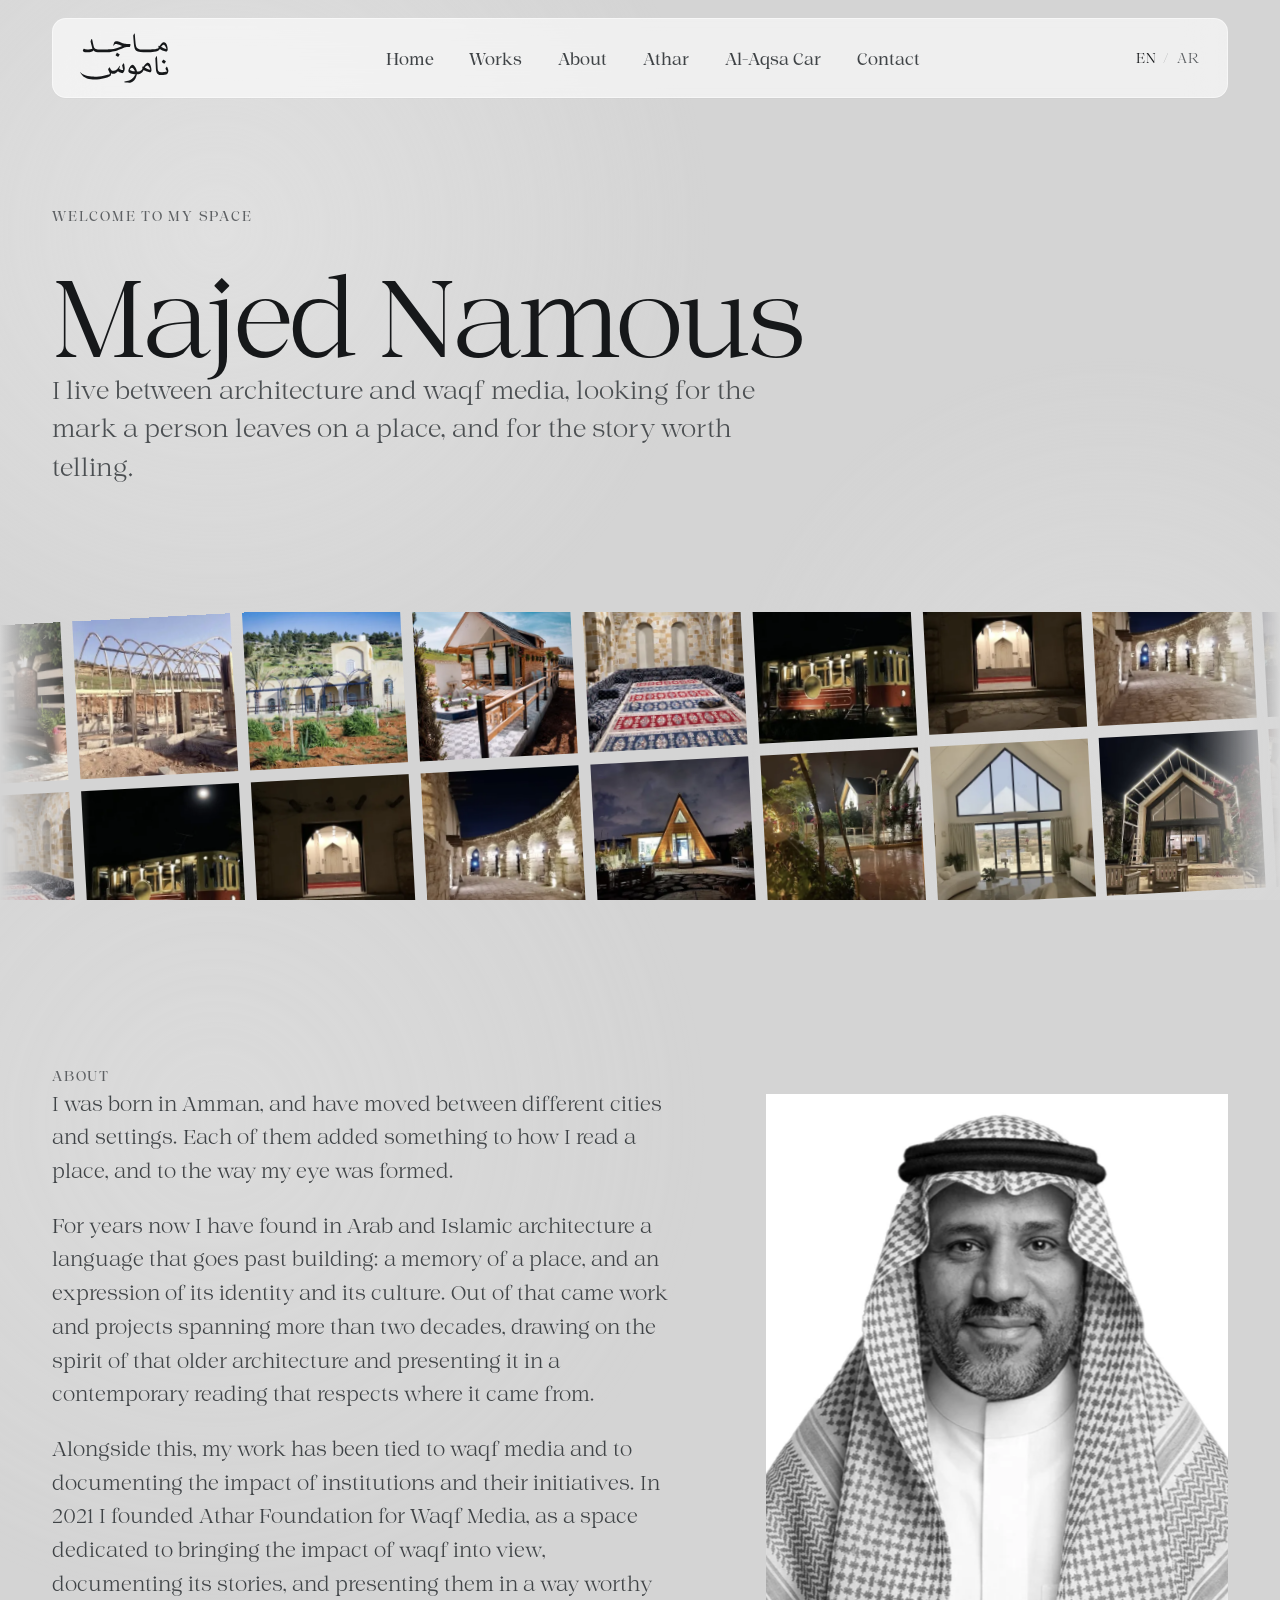
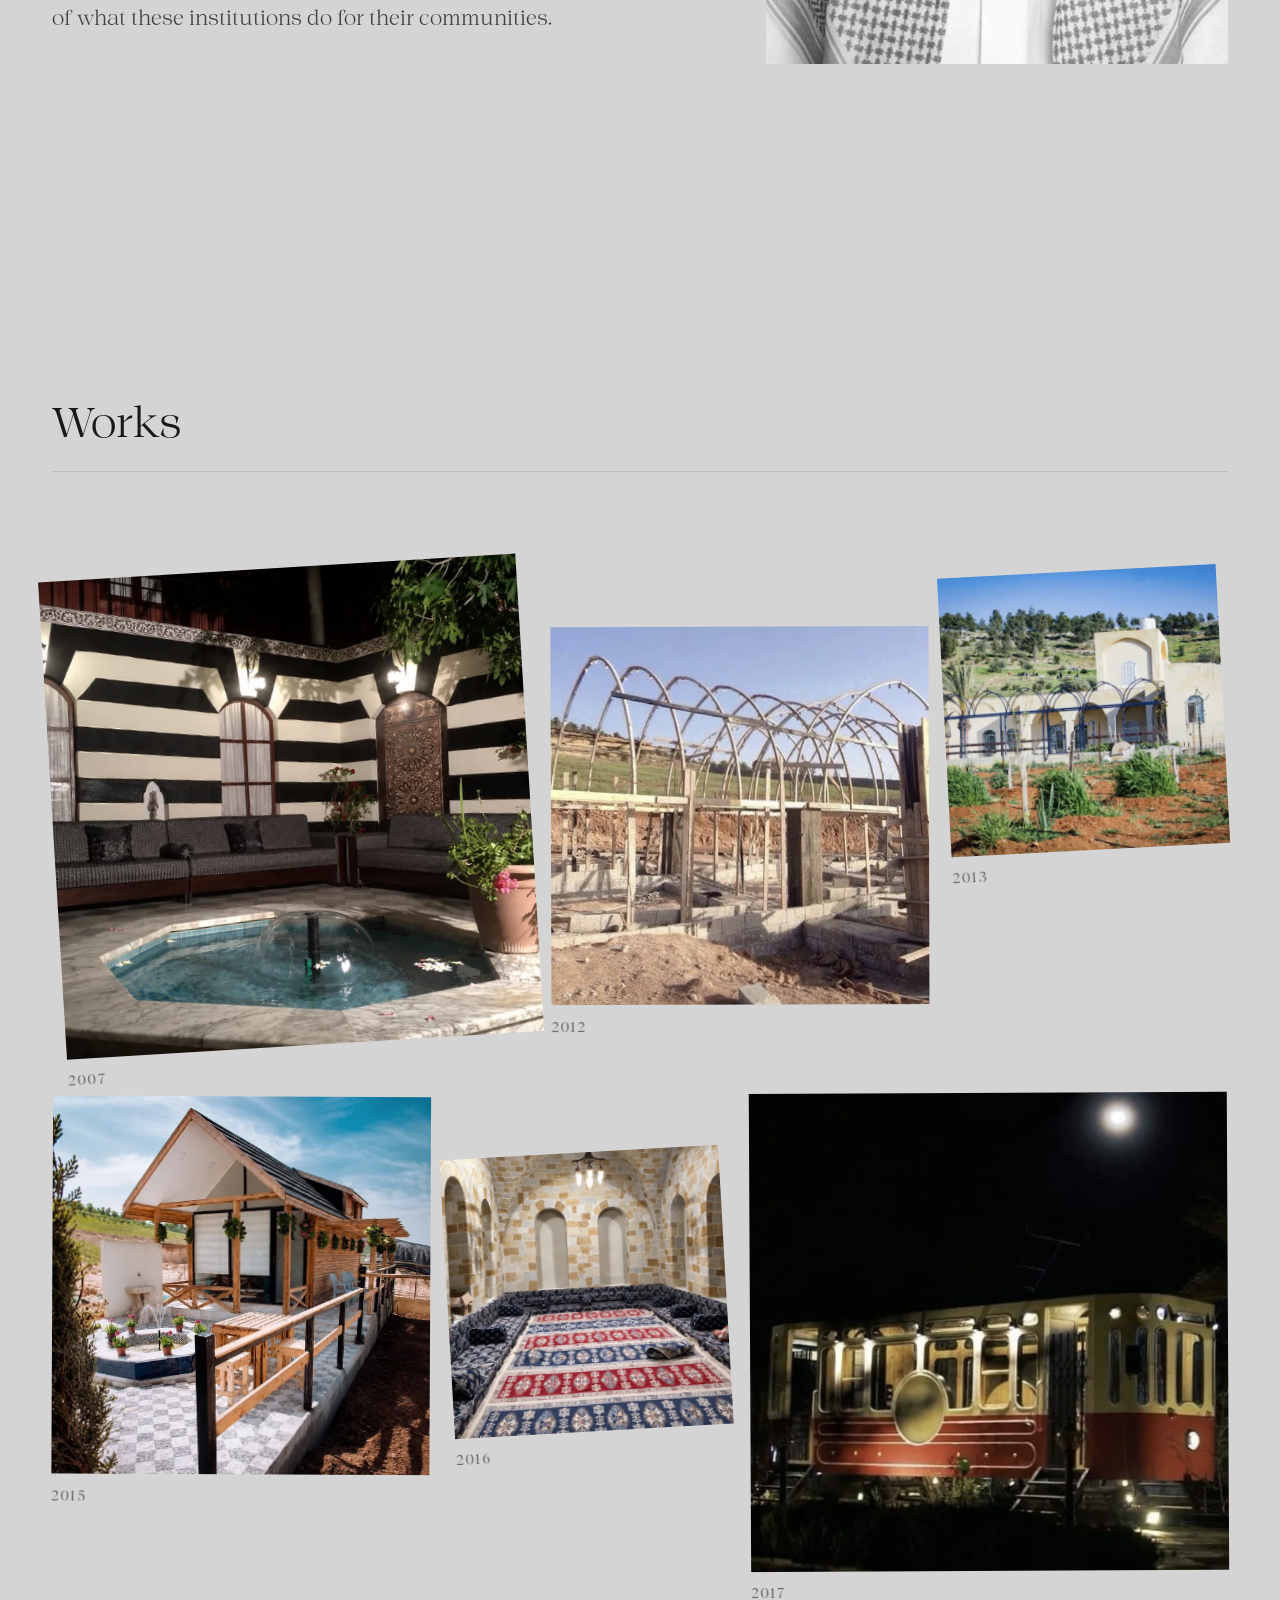
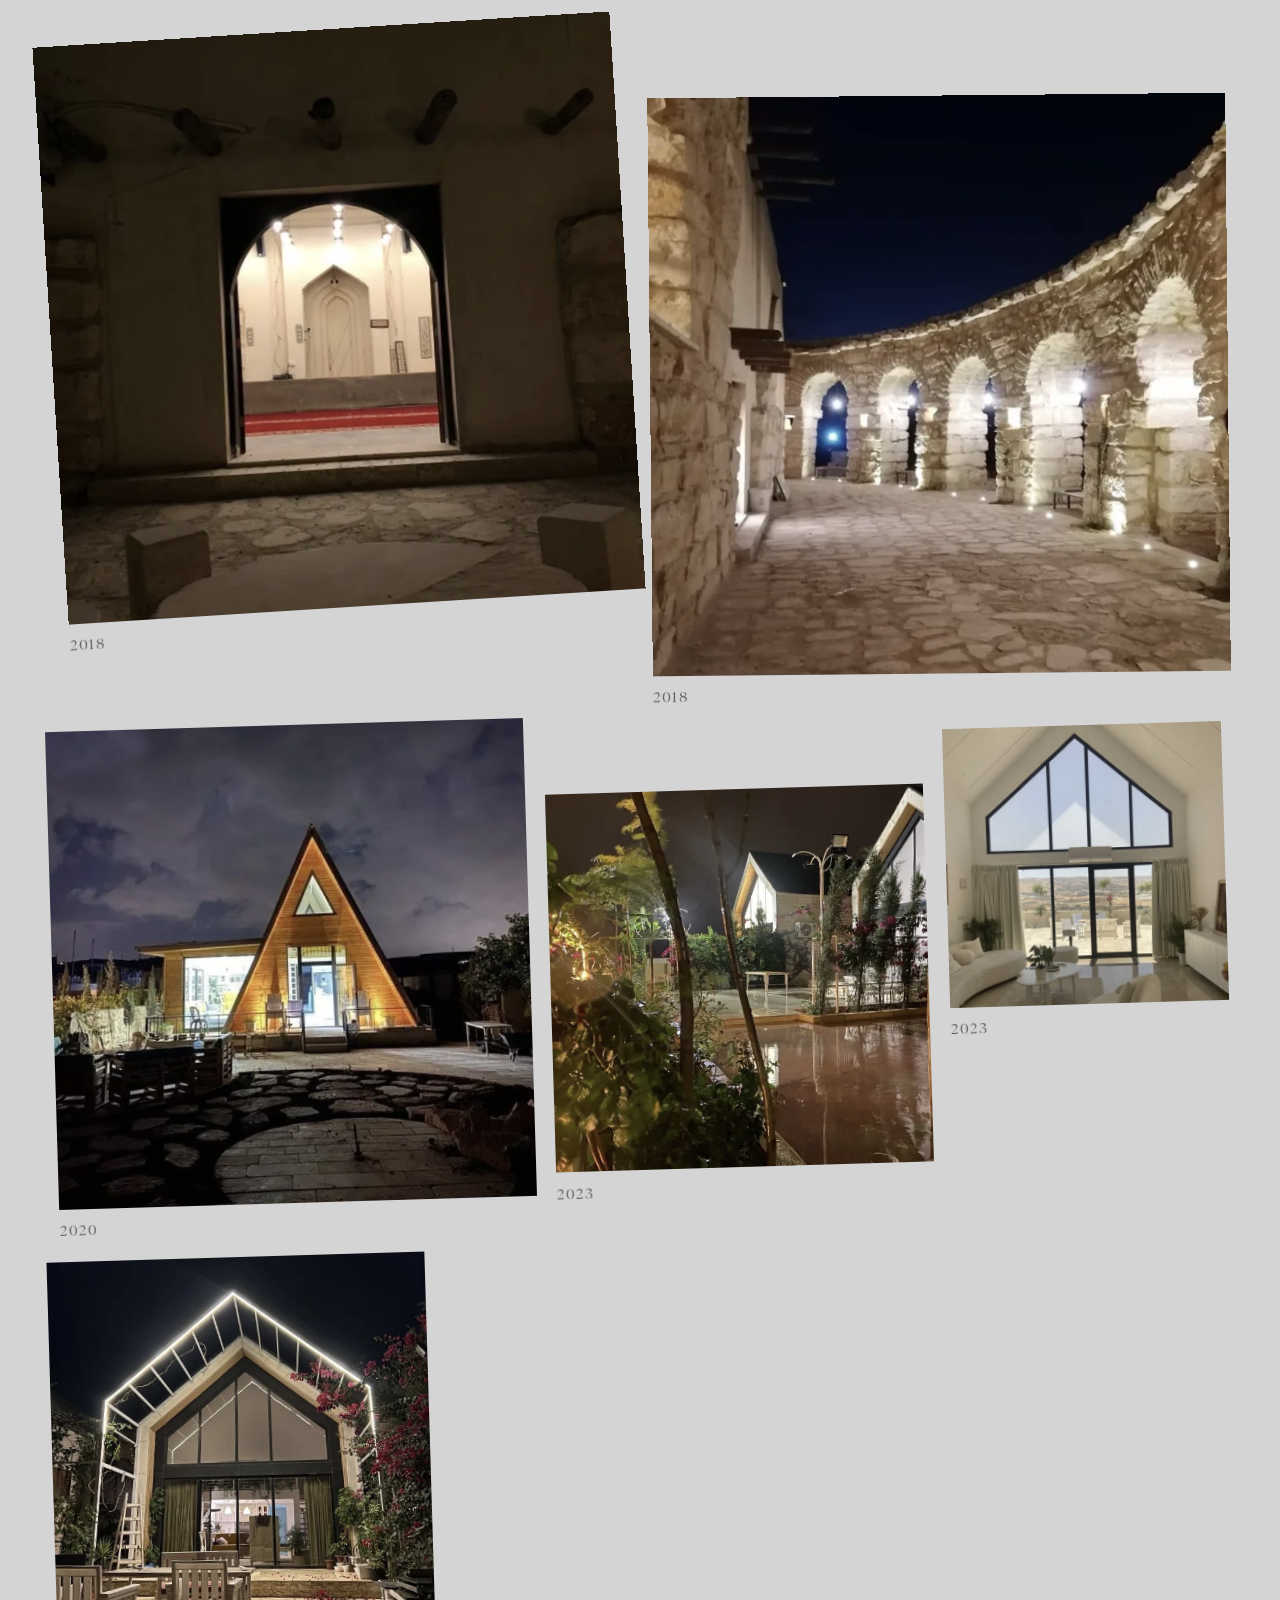
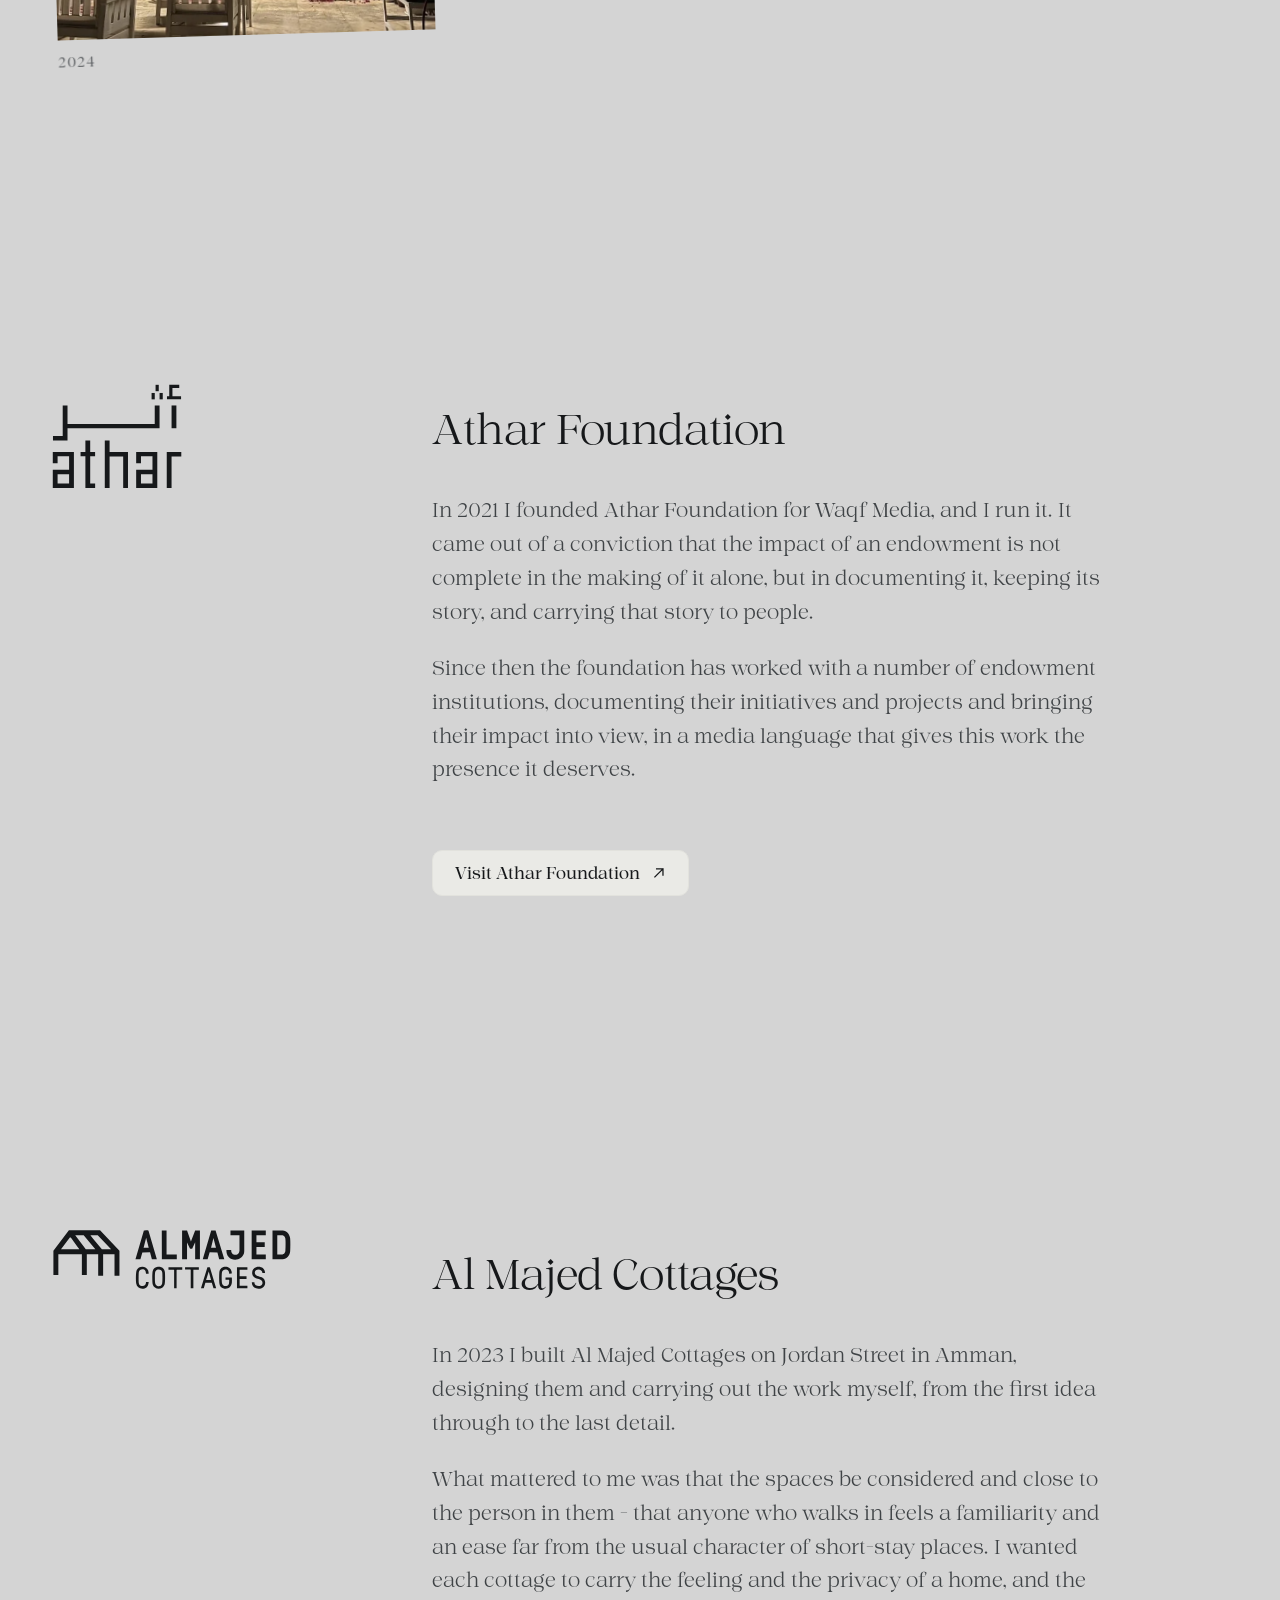
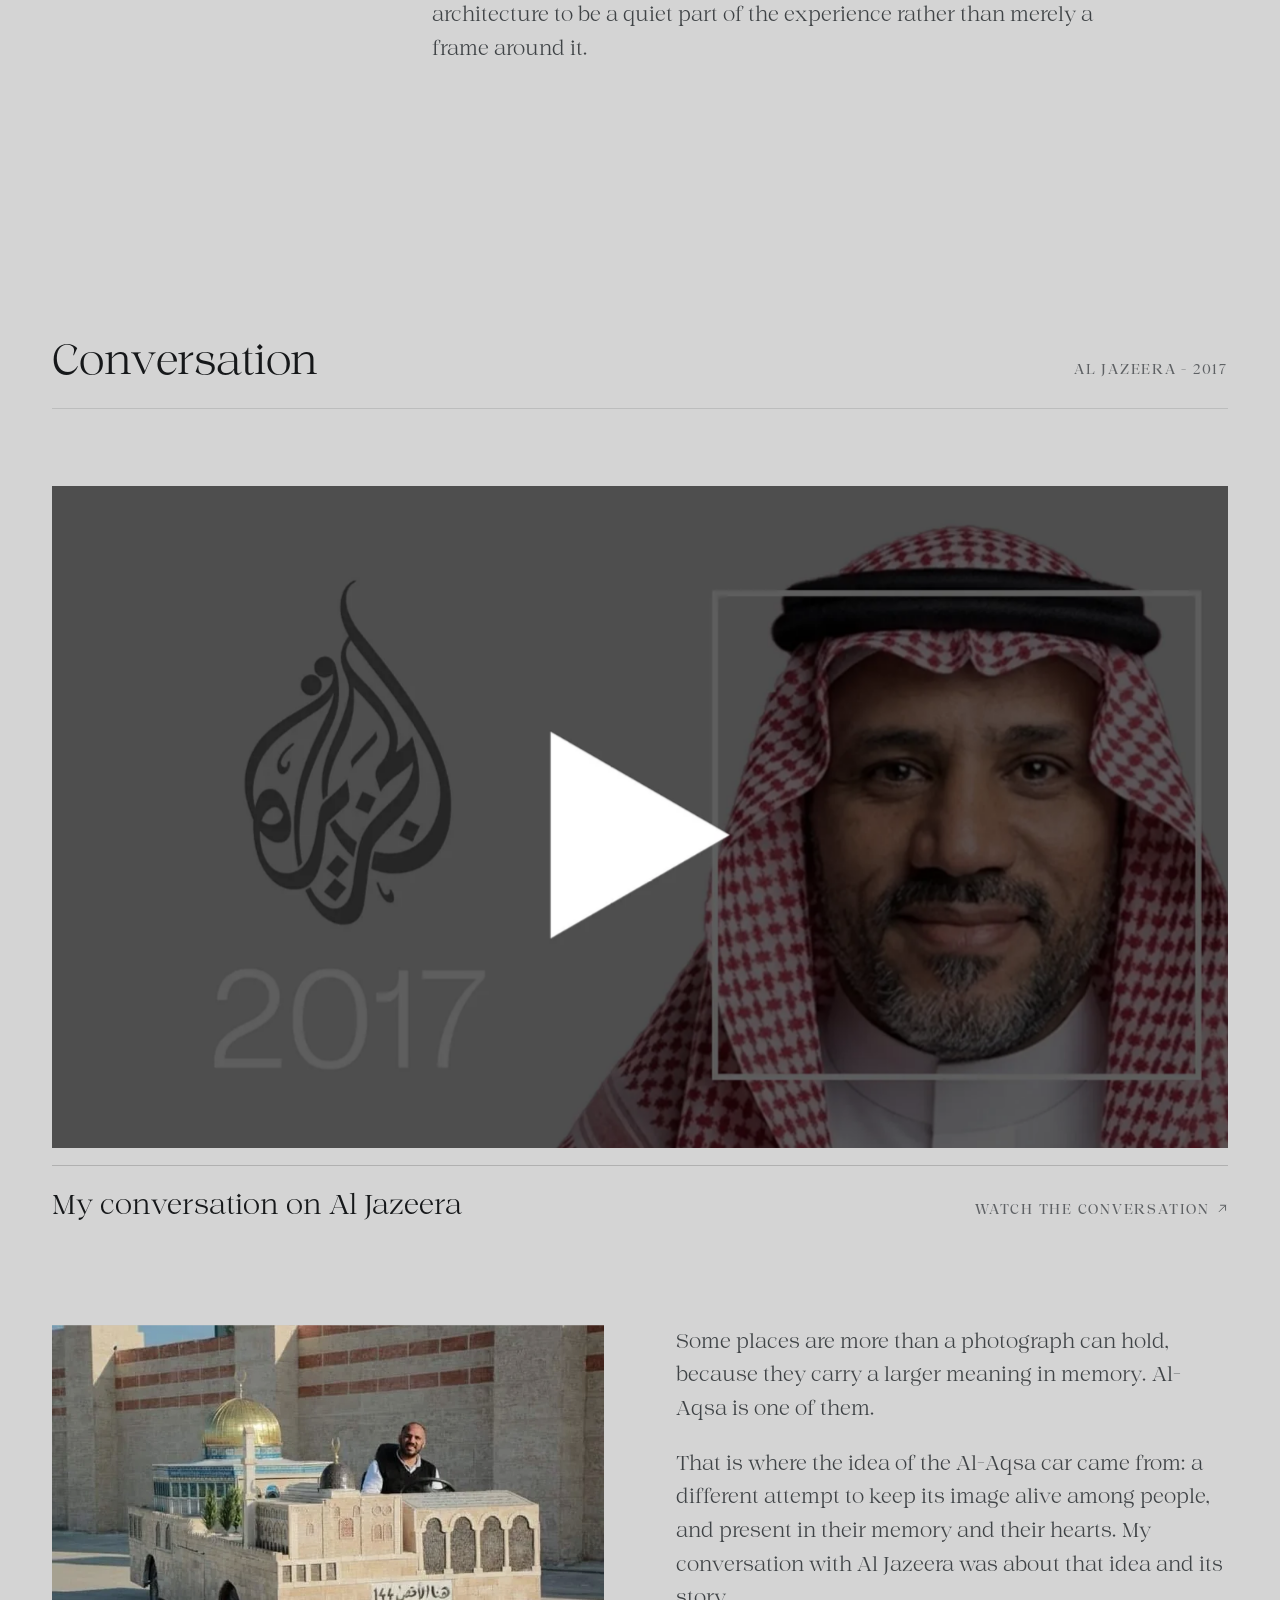
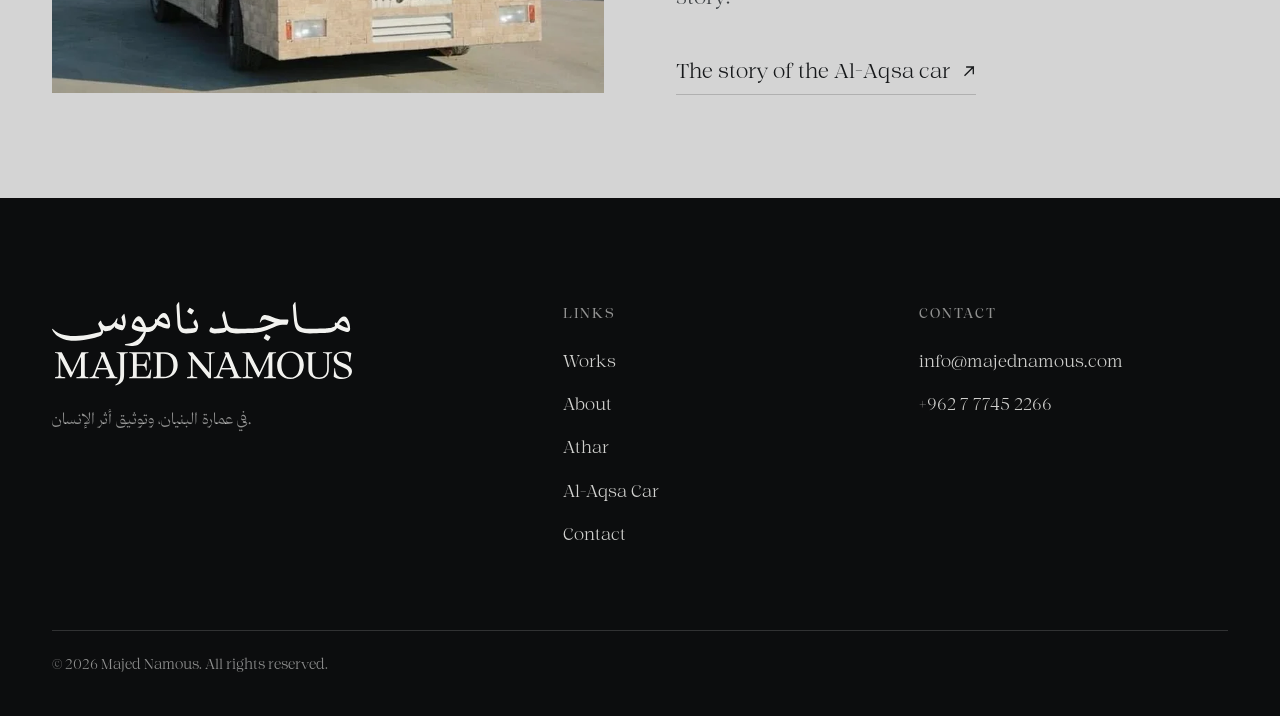
==== commit e95ed741: "-" ====
--- a/en/index.html
+++ b/en/index.html
@@ -45,6 +45,7 @@
         <li><a class="nav__link" href="#works">Works</a></li>
         <li><a class="nav__link" href="#about">About</a></li>
         <li><a class="nav__link" href="#athar">Athar</a></li>
+        <li><a class="nav__link" href="aqsa.html">Al-Aqsa Car</a></li>
         <li><a class="nav__link" href="contact.html">Contact</a></li>
       </ul>
     </nav>
@@ -63,6 +64,7 @@
         <li><a class="" href="#works">Works</a></li>
         <li><a class="" href="#about">About</a></li>
         <li><a class="" href="#athar">Athar</a></li>
+        <li><a class="" href="aqsa.html">Al-Aqsa Car</a></li>
         <li><a class="" href="contact.html">Contact</a></li>
       </ul>
     </div>
@@ -186,7 +188,7 @@
           <h2 class="athar__title reveal" id="athar-title">Athar Foundation</h2>
           <div class="prose athar__story reveal" data-delay="1">
         <p>In 2021 I founded Athar Foundation for Waqf Media, and I run it. It came out of a conviction that the impact of an endowment is not complete in the making of it alone, but in documenting it, keeping its story, and carrying that story to people.</p>
-        <p>Since then the foundation has worked with a number of endowment institutions, documenting their initiatives and projects and bringing their impact into view — in a media language that gives this work the presence it deserves.</p>
+        <p>Since then the foundation has worked with a number of endowment institutions, documenting their initiatives and projects and bringing their impact into view, in a media language that gives this work the presence it deserves.</p>
           </div>
           <p class="athar__visit reveal" data-delay="2">
             <a class="btn" href="https://atharwaqf.com" target="_blank" rel="noopener">
@@ -224,7 +226,7 @@
           <h2 class="athar__title reveal" id="cottages-title">Al Majed Cottages</h2>
           <div class="prose athar__story reveal" data-delay="1">
         <p>In 2023 I built Al Majed Cottages on Jordan Street in Amman, designing them and carrying out the work myself, from the first idea through to the last detail.</p>
-        <p>What mattered to me was that the spaces be considered and close to the person in them — that anyone who walks in feels a familiarity and an ease far from the usual character of short-stay places. I wanted each cottage to carry the feeling and the privacy of a home, and the architecture to be a quiet part of the experience rather than merely a frame around it.</p>
+        <p>What mattered to me was that the spaces be considered and close to the person in them - that anyone who walks in feels a familiarity and an ease far from the usual character of short-stay places. I wanted each cottage to carry the feeling and the privacy of a home, and the architecture to be a quiet part of the experience rather than merely a frame around it.</p>
           </div>
         </div>
       </div>
@@ -236,7 +238,7 @@
     <div class="wrap">
       <div class="section-head reveal">
         <h2 class="section-title" id="media-title">Conversation</h2>
-        <p class="meta">Al Jazeera · 2017</p>
+        <p class="meta">Al Jazeera - 2017</p>
       </div>
       <a class="media__link img-reveal" href="https://youtu.be/xKitnoafCLU?si=AU4Ggjp1C2CEM-Ni" target="_blank" rel="noopener">
         <div class="media__frame"><picture><source type="image/webp" srcset="../assets/img/aljazeera-1600.webp 1600w, ../assets/img/aljazeera-900.webp 900w" sizes="(min-width: 1320px) 1240px, 92vw"><img src="../assets/img/aljazeera-1600.jpg" alt="Cover of Majed Namous's Al Jazeera interview" loading="lazy" decoding="async" width="1600" height="900"></picture></div>
@@ -248,9 +250,14 @@
 
       <div class="media__story">
         <figure class="media__story-figure img-reveal"><picture><source type="image/webp" srcset="../assets/img/aqsa-car-1200.webp 1200w, ../assets/img/aqsa-car-800.webp 800w" sizes="(min-width: 880px) 46vw, 92vw"><img src="../assets/img/aqsa-car-1200.jpg" alt="The Al-Aqsa car: a model in the form of a vehicle carrying the Dome of the Rock and the city walls" loading="lazy" decoding="async" width="1200" height="800"></picture></figure>
-        <div class="prose reveal" data-delay="1">
+        <div class="media__story-body reveal" data-delay="1">
+          <div class="prose">
         <p>Some places are more than a photograph can hold, because they carry a larger meaning in memory. Al-Aqsa is one of them.</p>
         <p>That is where the idea of the Al-Aqsa car came from: a different attempt to keep its image alive among people, and present in their memory and their hearts. My conversation with Al Jazeera was about that idea and its story.</p>
+          </div>
+          <p class="media__more">
+            <a class="link" href="aqsa.html"><span>The story of the Al-Aqsa car</span><svg class="arrow" viewBox="0 0 12 12" fill="none" aria-hidden="true" focusable="false"><path d="M2.5 9.5 9.5 2.5M4 2.5h5.5V8" stroke="currentColor" stroke-width="1.1" stroke-linecap="square"/></svg></a>
+          </p>
         </div>
       </div>
     </div>
@@ -294,6 +301,7 @@
           <li><a href="index.html#works">Works</a></li>
           <li><a href="index.html#about">About</a></li>
           <li><a href="index.html#athar">Athar</a></li>
+          <li><a href="aqsa.html">Al-Aqsa Car</a></li>
           <li><a href="contact.html">Contact</a></li>
         </ul>
       </div>
--- a/assets/css/site.css
+++ b/assets/css/site.css
@@ -1087,3 +1087,193 @@
 /* ---------- 14. Bidi safety ---------- */
 
 [dir="ltr"], [dir="rtl"] { unicode-bidi: isolate; }
+
+/* ============================================================
+   15. Story page — the Al-Aqsa car
+   A quiet documentary sequence: chapter head, prose, photographs.
+   Mobile first; the pairs only split at 820px and above.
+   ============================================================ */
+
+.story-hero {
+  position: relative;
+  padding-top: calc(var(--nav-h) + clamp(3.5rem, 12vw, 7.5rem));
+  padding-bottom: 0;
+}
+
+.story-hero__eyebrow { margin-bottom: clamp(0.9rem, 3vw, 1.35rem); }
+
+.story-hero__title {
+  font-family: var(--font-display);
+  font-size: var(--step-3);
+  font-weight: 300;
+  line-height: 1.14;
+  max-width: 18ch;
+}
+html[lang="en"] .story-hero__title { letter-spacing: -0.02em; }
+html[lang="ar"] .story-hero__title { font-weight: 400; line-height: 1.32; max-width: 14ch; }
+
+.story-hero__sub { margin-top: clamp(1.1rem, 3.5vw, 1.75rem); }
+
+.story-hero__figure { margin-top: clamp(2.75rem, 8vw, 5rem); }
+
+/* ---- the photograph primitive ---- */
+
+.shot { margin: 0; }
+
+.shot__frame {
+  display: block;
+  width: 100%;
+  overflow: hidden;
+  background: var(--placeholder);
+  cursor: zoom-in;
+}
+.shot__frame picture { display: block; width: 100%; height: 100%; }
+.shot__frame img { width: 100%; height: 100%; object-fit: cover; }
+
+.shot--wide .shot__frame { aspect-ratio: 16 / 9; }
+.shot--classic .shot__frame { aspect-ratio: 3 / 2; }
+.shot--hero .shot__frame { aspect-ratio: 4 / 3; }
+@media (min-width: 720px) {
+  .shot--hero .shot__frame { aspect-ratio: 16 / 9; }
+}
+
+.shot__frame img {
+  filter: grayscale(0.08);
+  transition: transform 1.1s var(--ease), filter 0.9s var(--ease);
+}
+@media (hover: hover) and (min-width: 1000px) {
+  .shot__frame:hover img { transform: scale(1.03); filter: grayscale(0); }
+}
+
+.shot__cap {
+  margin-top: 0.85rem;
+  padding-top: 0.75rem;
+  border-top: 1px solid var(--line-soft);
+  max-width: 54ch;
+}
+
+/* ---- chapter rhythm ---- */
+
+.story__num { color: var(--ink-45); flex: 0 0 auto; }
+
+.story__prose p { max-width: 56ch; }
+
+.story__full { margin-top: clamp(2.5rem, 7vw, 4.5rem); }
+.story__full--lead { margin-top: 0; margin-bottom: clamp(2.5rem, 7vw, 4.5rem); }
+
+.story__pair {
+  display: grid;
+  gap: clamp(1.5rem, 5vw, 2.25rem);
+  margin-top: clamp(2.5rem, 7vw, 4.5rem);
+}
+@media (min-width: 820px) {
+  .story__pair { grid-template-columns: minmax(0, 1fr) minmax(0, 1fr); }
+  .story__pair--uneven { grid-template-columns: minmax(0, 0.82fr) minmax(0, 1.18fr); }
+}
+
+.story__split { display: grid; gap: clamp(2rem, 6vw, 3rem); }
+@media (min-width: 880px) {
+  .story__split {
+    grid-template-columns: minmax(0, 1.05fr) minmax(0, 1fr);
+    gap: clamp(2.5rem, 6vw, 4.5rem);
+    align-items: center;
+  }
+}
+.story__split .story__prose p { max-width: 46ch; }
+
+/* ---- closing note ---- */
+
+.story-end__line {
+  font-family: var(--font-display);
+  font-size: var(--step-1);
+  font-weight: 300;
+  line-height: 1.45;
+  color: var(--ink);
+  max-width: 36ch;
+}
+html[lang="ar"] .story-end__line { font-weight: 400; line-height: 1.7; }
+
+.story-end__links {
+  display: flex;
+  flex-wrap: wrap;
+  gap: 1.1rem 2.75rem;
+  margin-top: clamp(2rem, 5vw, 3rem);
+}
+
+/* the home page's doorway into the story */
+.media__more { margin-top: clamp(1.75rem, 4vw, 2.5rem); }
+
+/* ---- lightbox ---- */
+
+.lightbox {
+  position: fixed;
+  inset: 0;
+  z-index: 120;
+  display: flex;
+  align-items: center;
+  justify-content: center;
+  padding: clamp(1rem, 4vw, 3rem);
+  opacity: 0;
+  transition: opacity 0.4s var(--ease);
+}
+.lightbox[hidden] { display: none; }
+.lightbox.is-open { opacity: 1; }
+
+.lightbox__backdrop {
+  position: absolute;
+  inset: 0;
+  background: rgba(12, 13, 14, 0.95);
+  -webkit-backdrop-filter: blur(6px);
+  backdrop-filter: blur(6px);
+  pointer-events: auto;
+}
+
+.lightbox__stage {
+  position: relative;
+  margin: 0;
+  display: flex;
+  max-width: min(1240px, 100%);
+}
+.lightbox__stage img {
+  width: auto;
+  height: auto;
+  max-width: 100%;
+  max-height: calc(100vh - clamp(3rem, 12vw, 8rem));
+  max-height: calc(100dvh - clamp(3rem, 12vw, 8rem));
+  object-fit: contain;
+  transform: scale(0.985);
+  transition: transform 0.5s var(--ease);
+}
+.lightbox.is-open .lightbox__stage img { transform: none; }
+
+.lightbox__close,
+.lightbox__nav {
+  position: absolute;
+  display: grid;
+  place-items: center;
+  color: var(--on-black-55);
+  transition: color 0.35s var(--ease);
+}
+.lightbox__close:hover,
+.lightbox__nav:hover { color: var(--on-black); }
+
+.lightbox__close {
+  top: clamp(0.5rem, 2.5vw, 1.5rem);
+  inset-inline-end: clamp(0.5rem, 2.5vw, 1.5rem);
+  width: 46px; height: 46px;
+}
+.lightbox__close svg { width: 20px; height: 20px; }
+
+.lightbox__nav { top: 50%; transform: translateY(-50%); width: 54px; height: 54px; }
+.lightbox__nav--prev { inset-inline-start: clamp(0.1rem, 1.5vw, 1.25rem); }
+.lightbox__nav--next { inset-inline-end: clamp(0.1rem, 1.5vw, 1.25rem); }
+.lightbox__nav svg { width: 22px; height: 22px; }
+html[dir="rtl"] .lightbox__nav svg { transform: scaleX(-1); }
+
+body.is-locked { overflow: hidden; }
+
+@media (prefers-reduced-motion: reduce) {
+  .lightbox__stage img { transform: none; }
+}
+
+.no-js .shot__frame { cursor: default; }
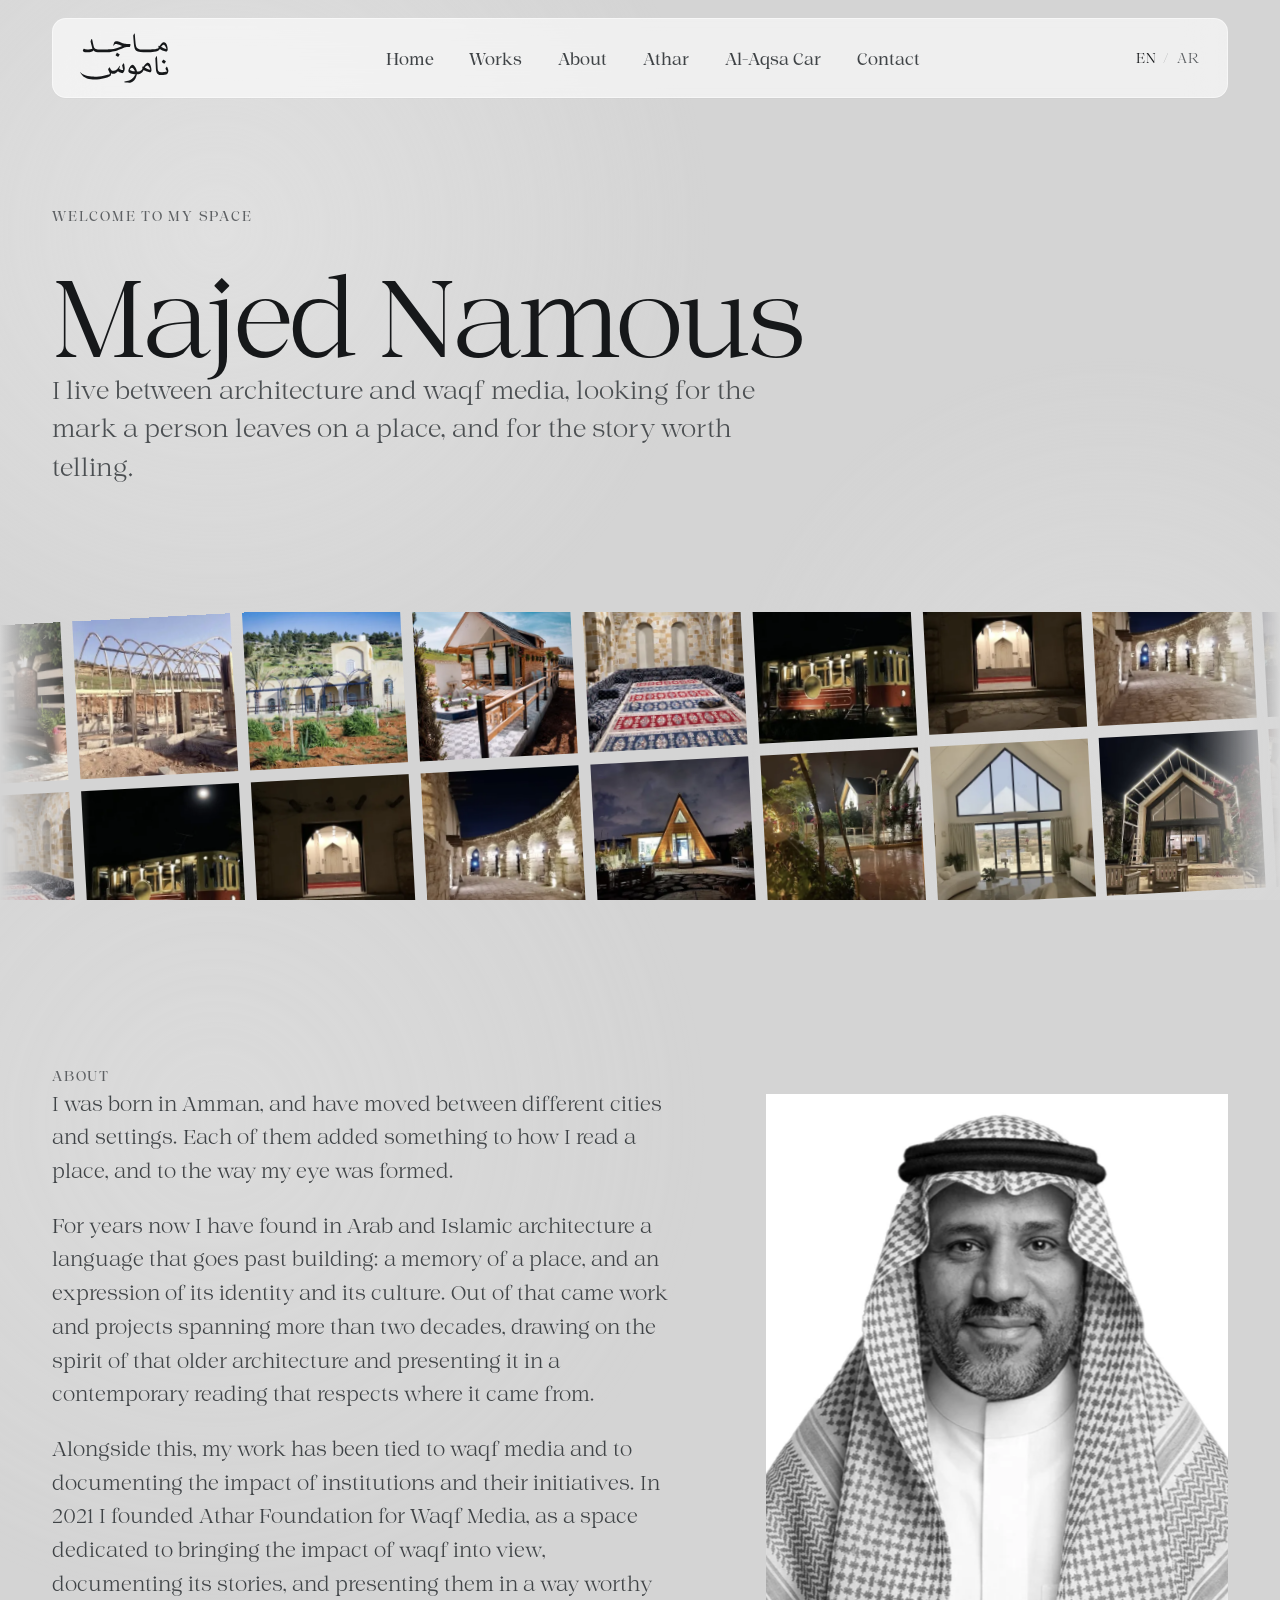
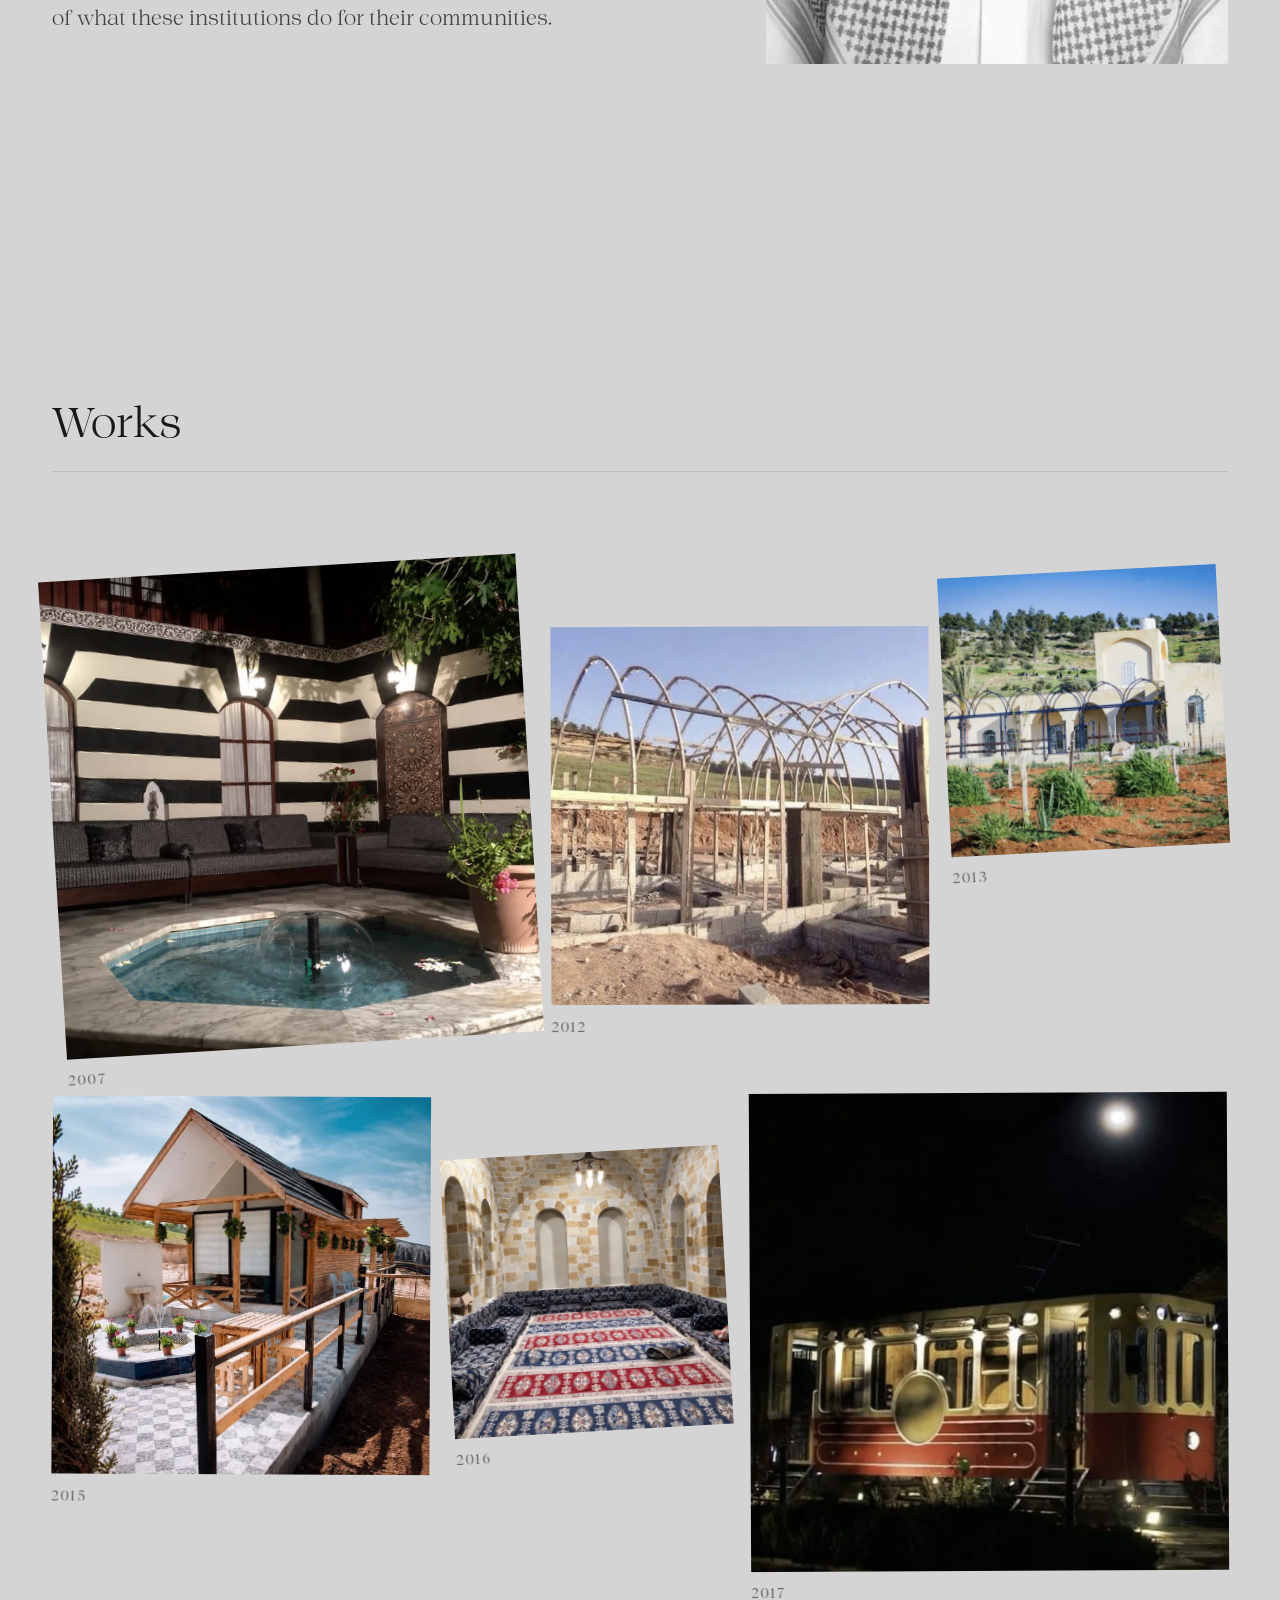
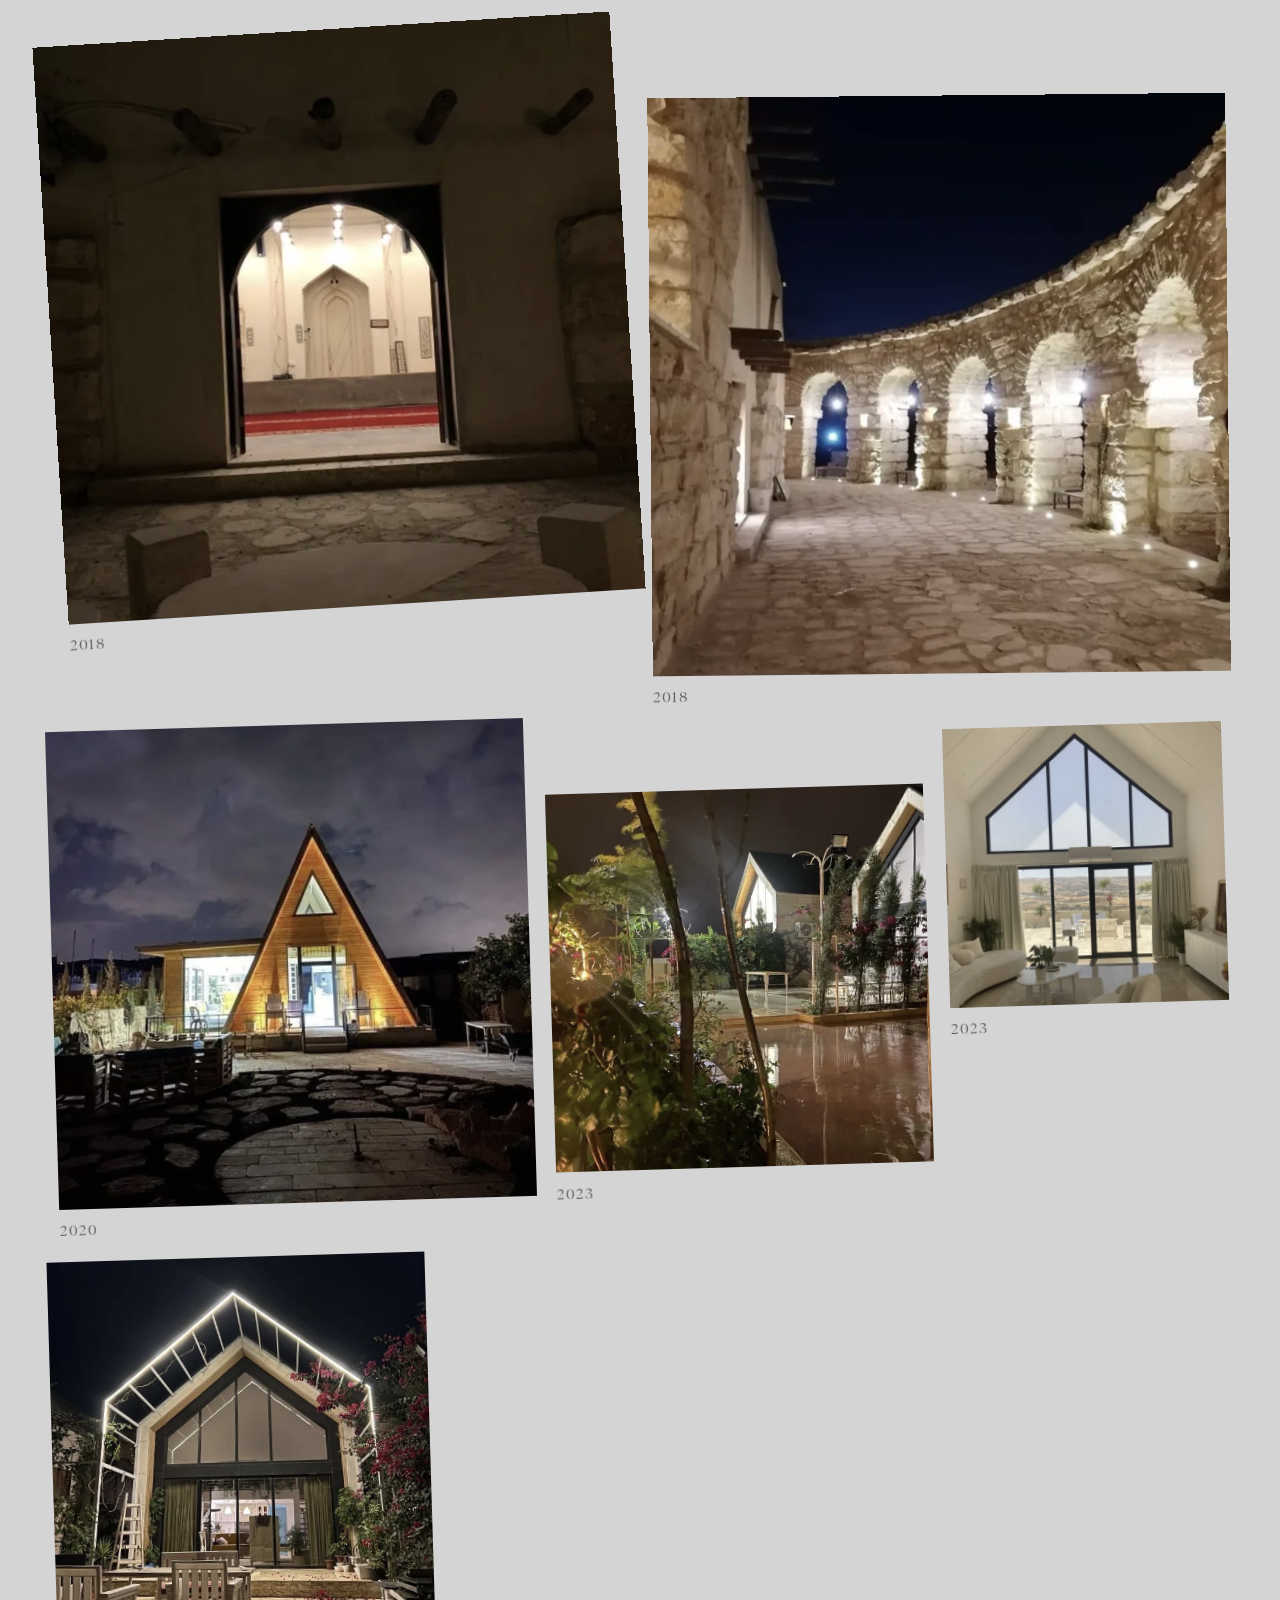
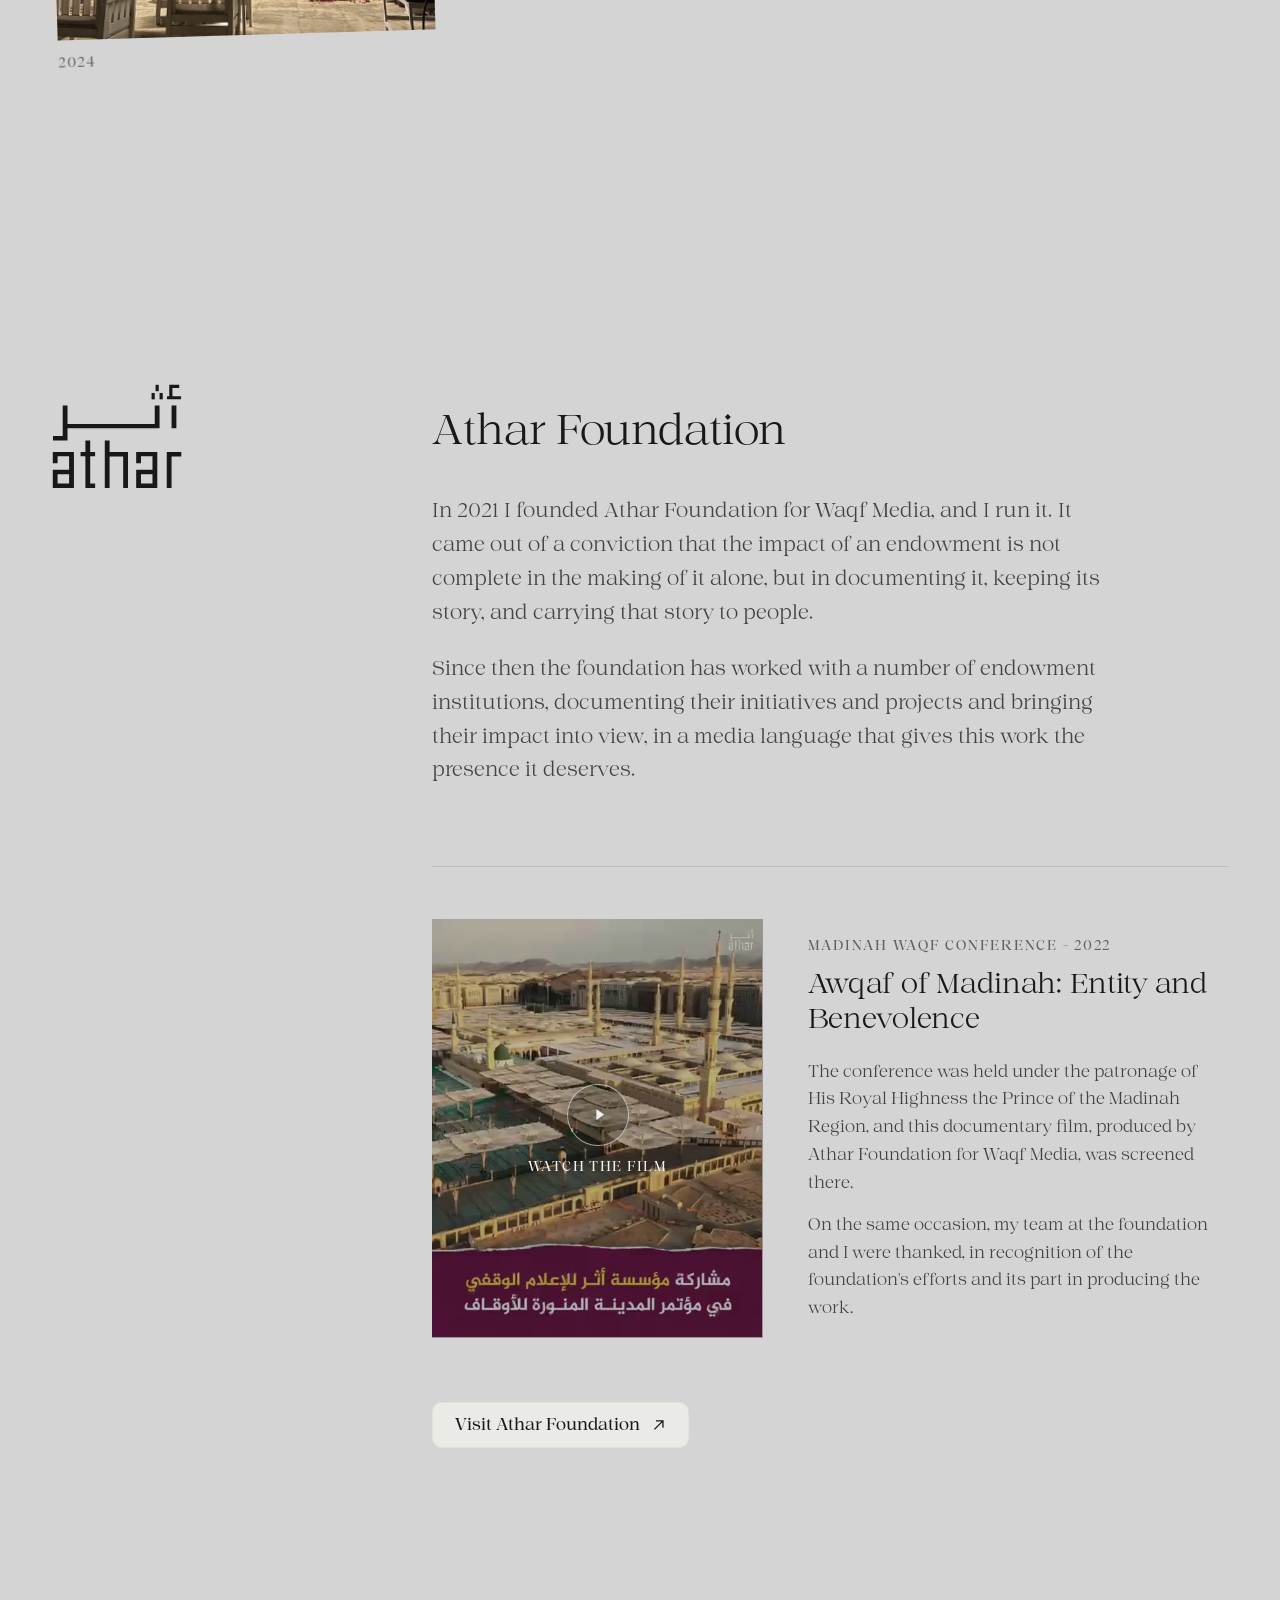
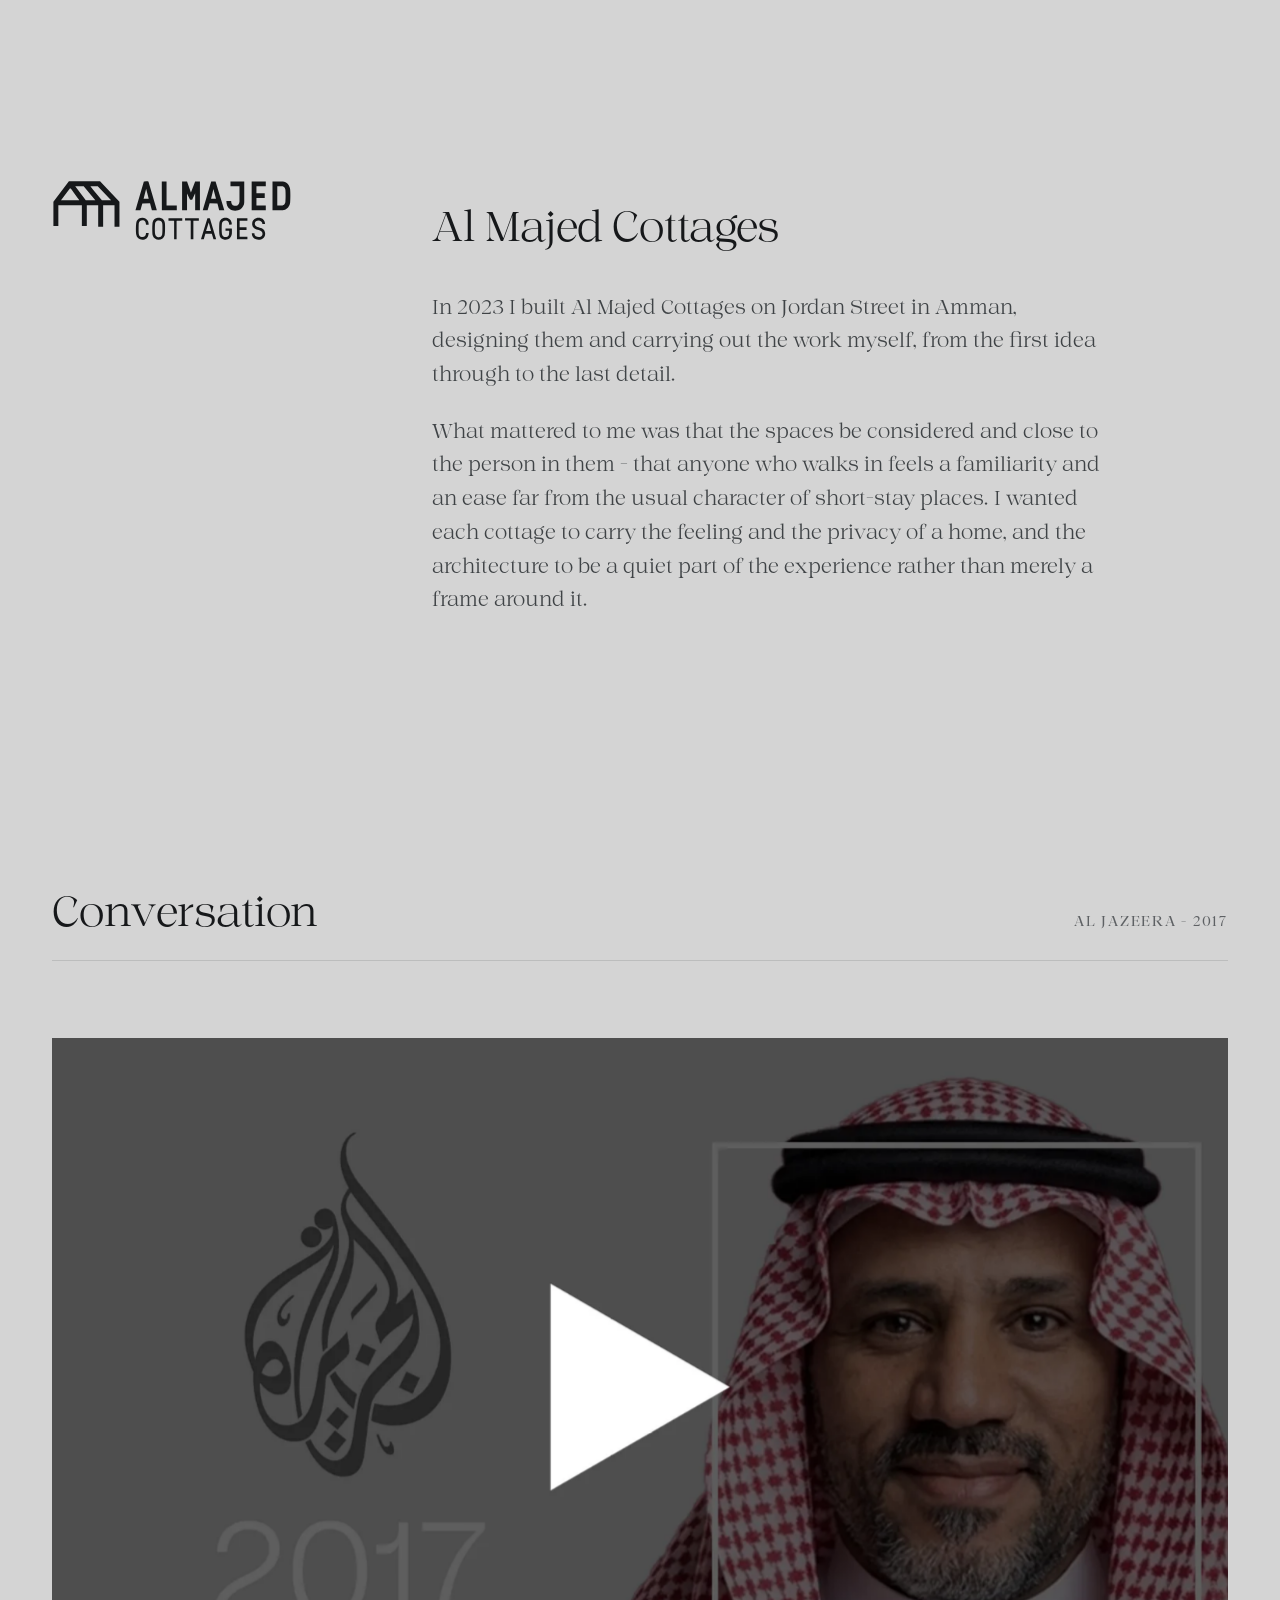
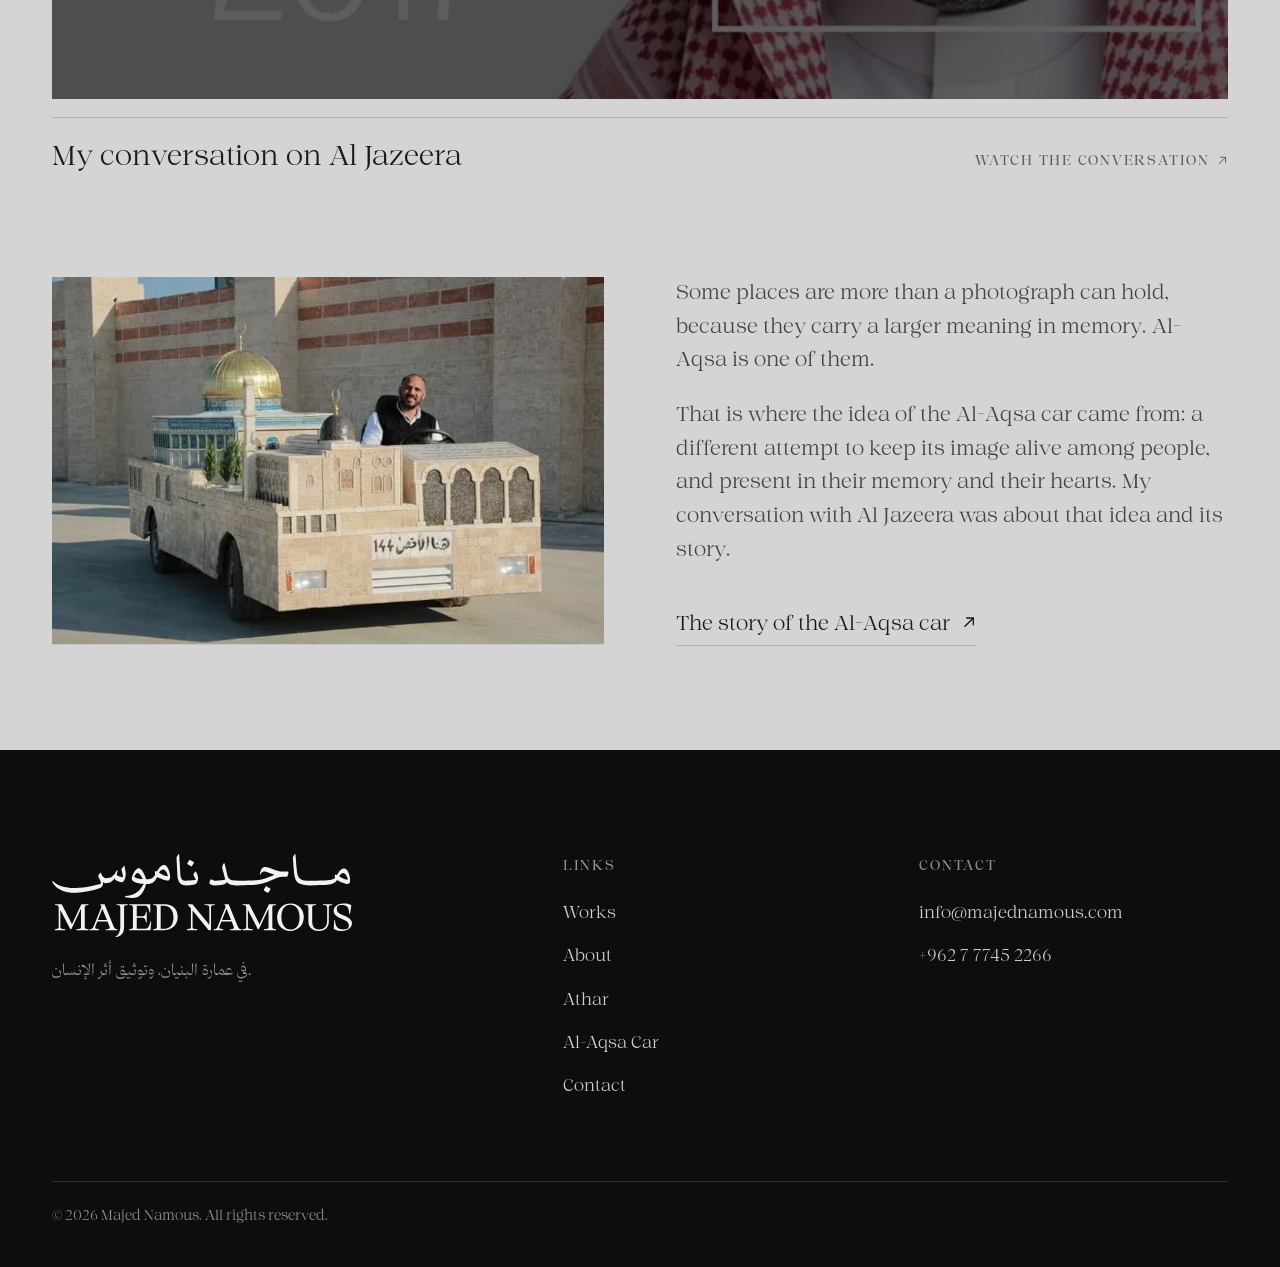
==== commit 7ea56503: "-" ====
--- a/en/index.html
+++ b/en/index.html
@@ -23,7 +23,7 @@
   <meta name="twitter:card" content="summary_large_image">
   <link rel="preload" as="font" type="font/woff" href="../assets/fonts/thmanyah-light.woff" crossorigin>
   <link rel="preload" as="image" type="image/webp" href="../assets/img/work-2016-400.webp" fetchpriority="high">
-  <link rel="stylesheet" href="../assets/css/site.css">
+  <link rel="stylesheet" href="../assets/css/site.css?v=395edbee">
 </head>
 <body>
 <a class="skip" href="#main">Skip to content</a>
@@ -190,6 +190,30 @@
         <p>In 2021 I founded Athar Foundation for Waqf Media, and I run it. It came out of a conviction that the impact of an endowment is not complete in the making of it alone, but in documenting it, keeping its story, and carrying that story to people.</p>
         <p>Since then the foundation has worked with a number of endowment institutions, documenting their initiatives and projects and bringing their impact into view, in a media language that gives this work the presence it deserves.</p>
           </div>
+
+          <!-- a documented moment: the film, screened in Madinah -->
+          <figure class="film">
+            <div class="film__stage reveal" data-film>
+              <video class="film__video" data-film-video
+                     poster="../assets/img/athar-film-480.jpg" preload="none" playsinline controls
+                     width="480" height="608" aria-label="A still from the documentary film Awqaf of Madinah">
+                <source src="../assets/video/athar-madinah-film.mp4" type="video/mp4">
+              </video>
+              <button class="film__play" type="button" data-film-play>
+                <span class="film__play-mark" aria-hidden="true"><svg class="play-glyph" viewBox="0 0 24 24" aria-hidden="true" focusable="false"><path d="M8.6 5.2 18.2 12 8.6 18.8Z"/></svg></span>
+                <span class="film__play-label">Watch the film</span>
+              </button>
+            </div>
+            <figcaption class="film__body reveal" data-delay="1">
+              <p class="meta">Madinah Waqf Conference - 2022</p>
+              <h3 class="film__title">Awqaf of Madinah: Entity and Benevolence</h3>
+              <div class="prose film__note">
+            <p>The conference was held under the patronage of His Royal Highness the Prince of the Madinah Region, and this documentary film, produced by Athar Foundation for Waqf Media, was screened there.</p>
+        <p>On the same occasion, my team at the foundation and I were thanked, in recognition of the foundation's efforts and its part in producing the work.</p>
+              </div>
+            </figcaption>
+          </figure>
+
           <p class="athar__visit reveal" data-delay="2">
             <a class="btn" href="https://atharwaqf.com" target="_blank" rel="noopener">
               <span>Visit Athar Foundation</span><svg class="arrow" viewBox="0 0 12 12" fill="none" aria-hidden="true" focusable="false"><path d="M2.5 9.5 9.5 2.5M4 2.5h5.5V8" stroke="currentColor" stroke-width="1.1" stroke-linecap="square"/></svg>
@@ -318,6 +342,6 @@
     </div>
   </div>
 </footer>
-<script src="../assets/js/site.js" defer></script>
+<script src="../assets/js/site.js?v=e0962a8a" defer></script>
 </body>
 </html>
--- a/assets/css/site.css
+++ b/assets/css/site.css
@@ -723,6 +723,116 @@
   html[dir="rtl"] .btn:hover .arrow { transform: scaleX(-1) translate(2px, -2px); }
 }
 
+/* --- a documented moment inside the chapter: the film ---
+   Portrait source (480x608), shown at its own ratio: no crop, no stretch.
+   Nothing plays until the visitor asks for it. ------------------------- */
+.film {
+  display: grid;
+  gap: clamp(1.75rem, 5vw, 2.25rem);
+  margin-top: clamp(3.25rem, 8vw, 5rem);
+  padding-top: clamp(2.25rem, 5vw, 3.25rem);
+  border-top: 1px solid var(--line-soft);
+}
+@media (min-width: 700px) {
+  .film {
+    grid-template-columns: minmax(0, 0.88fr) minmax(0, 1.12fr);
+    gap: clamp(1.75rem, 3.5vw, 3.25rem);
+    align-items: center;
+  }
+}
+
+.film__stage {
+  position: relative;
+  width: 100%;
+  max-width: 400px;
+  aspect-ratio: 480 / 608;
+  overflow: hidden;
+  background: var(--placeholder);
+}
+
+.film__video {
+  display: block;
+  width: 100%;
+  height: 100%;
+  object-fit: cover;
+  background: var(--g-900);
+  /* the global reset makes media inert; the player needs its controls back */
+  pointer-events: auto;
+  filter: grayscale(0.2);
+  transition: filter 0.9s var(--ease);
+}
+.film__stage.is-playing .film__video { filter: none; }
+
+/* the one thing over the frame: a quiet invitation */
+.film__play {
+  position: absolute;
+  inset: 0;
+  display: flex;
+  flex-direction: column;
+  align-items: center;
+  justify-content: center;
+  gap: 0.85rem;
+  color: var(--on-black);
+  background: rgba(12, 13, 14, 0.26);
+  -webkit-tap-highlight-color: transparent;
+  transition: background 0.5s var(--ease), opacity 0.4s var(--ease);
+}
+.film__stage.is-playing .film__play {
+  opacity: 0;
+  visibility: hidden;
+  pointer-events: none;
+}
+
+.film__play-mark {
+  width: clamp(52px, 12vw, 62px);
+  aspect-ratio: 1;
+  border-radius: 50%;
+  border: 1px solid rgba(242, 242, 239, 0.62);
+  background: rgba(12, 13, 14, 0.24);
+  display: grid;
+  place-items: center;
+  transition: background 0.5s var(--ease), border-color 0.5s var(--ease),
+              transform 0.6s var(--ease);
+}
+.play-glyph {
+  width: 32%;
+  height: auto;
+  fill: currentColor;
+  transform: translateX(8%); /* optical centre — the glyph is a triangle */
+}
+
+.film__play-label {
+  font-family: var(--font-body);
+  font-size: var(--step--1);
+  font-weight: 400;
+  line-height: 1;
+}
+html[lang="en"] .film__play-label { letter-spacing: 0.1em; text-transform: uppercase; font-size: var(--step--2); }
+
+@media (hover: hover) and (min-width: 1000px) {
+  .film__stage:hover .film__video { filter: grayscale(0.05); }
+  .film__play:hover { background: rgba(12, 13, 14, 0.32); }
+  .film__play:hover .film__play-mark {
+    background: rgba(12, 13, 14, 0.4);
+    border-color: rgba(242, 242, 239, 0.8);
+    transform: scale(1.04);
+  }
+}
+
+.film__title {
+  font-family: var(--font-display);
+  font-size: var(--step-1);
+  font-weight: 300;
+  line-height: 1.3;
+  margin-top: 0.6rem;
+}
+html[lang="en"] .film__title { letter-spacing: -0.01em; }
+html[lang="ar"] .film__title { font-weight: 400; line-height: 1.5; }
+
+.film__note { margin-top: clamp(1rem, 2.5vw, 1.35rem); }
+.film__note p { max-width: 46ch; font-size: var(--step--1); }
+.film__note p + p { margin-top: 0.9em; }
+
 /* ---------- 10. Media feature ---------- */
 
 
@@ -1102,15 +1212,22 @@
 
 .story-hero__eyebrow { margin-bottom: clamp(0.9rem, 3vw, 1.35rem); }
 
+/* Single exception in the site: this title carries the word "الأقصى",
+   whose final alef maksura the display face draws detached. Thmanyah here. */
 .story-hero__title {
-  font-family: var(--font-display);
+  font-family: var(--font-body);
   font-size: var(--step-3);
   font-weight: 300;
   line-height: 1.14;
+  letter-spacing: -0.02em;
   max-width: 18ch;
 }
-html[lang="en"] .story-hero__title { letter-spacing: -0.02em; }
-html[lang="ar"] .story-hero__title { font-weight: 400; line-height: 1.32; max-width: 14ch; }
+html[lang="ar"] .story-hero__title {
+  font-weight: 300;
+  line-height: 1.42;
+  letter-spacing: 0;
+  max-width: 16ch;
+}
 
 .story-hero__sub { margin-top: clamp(1.1rem, 3.5vw, 1.75rem); }
 
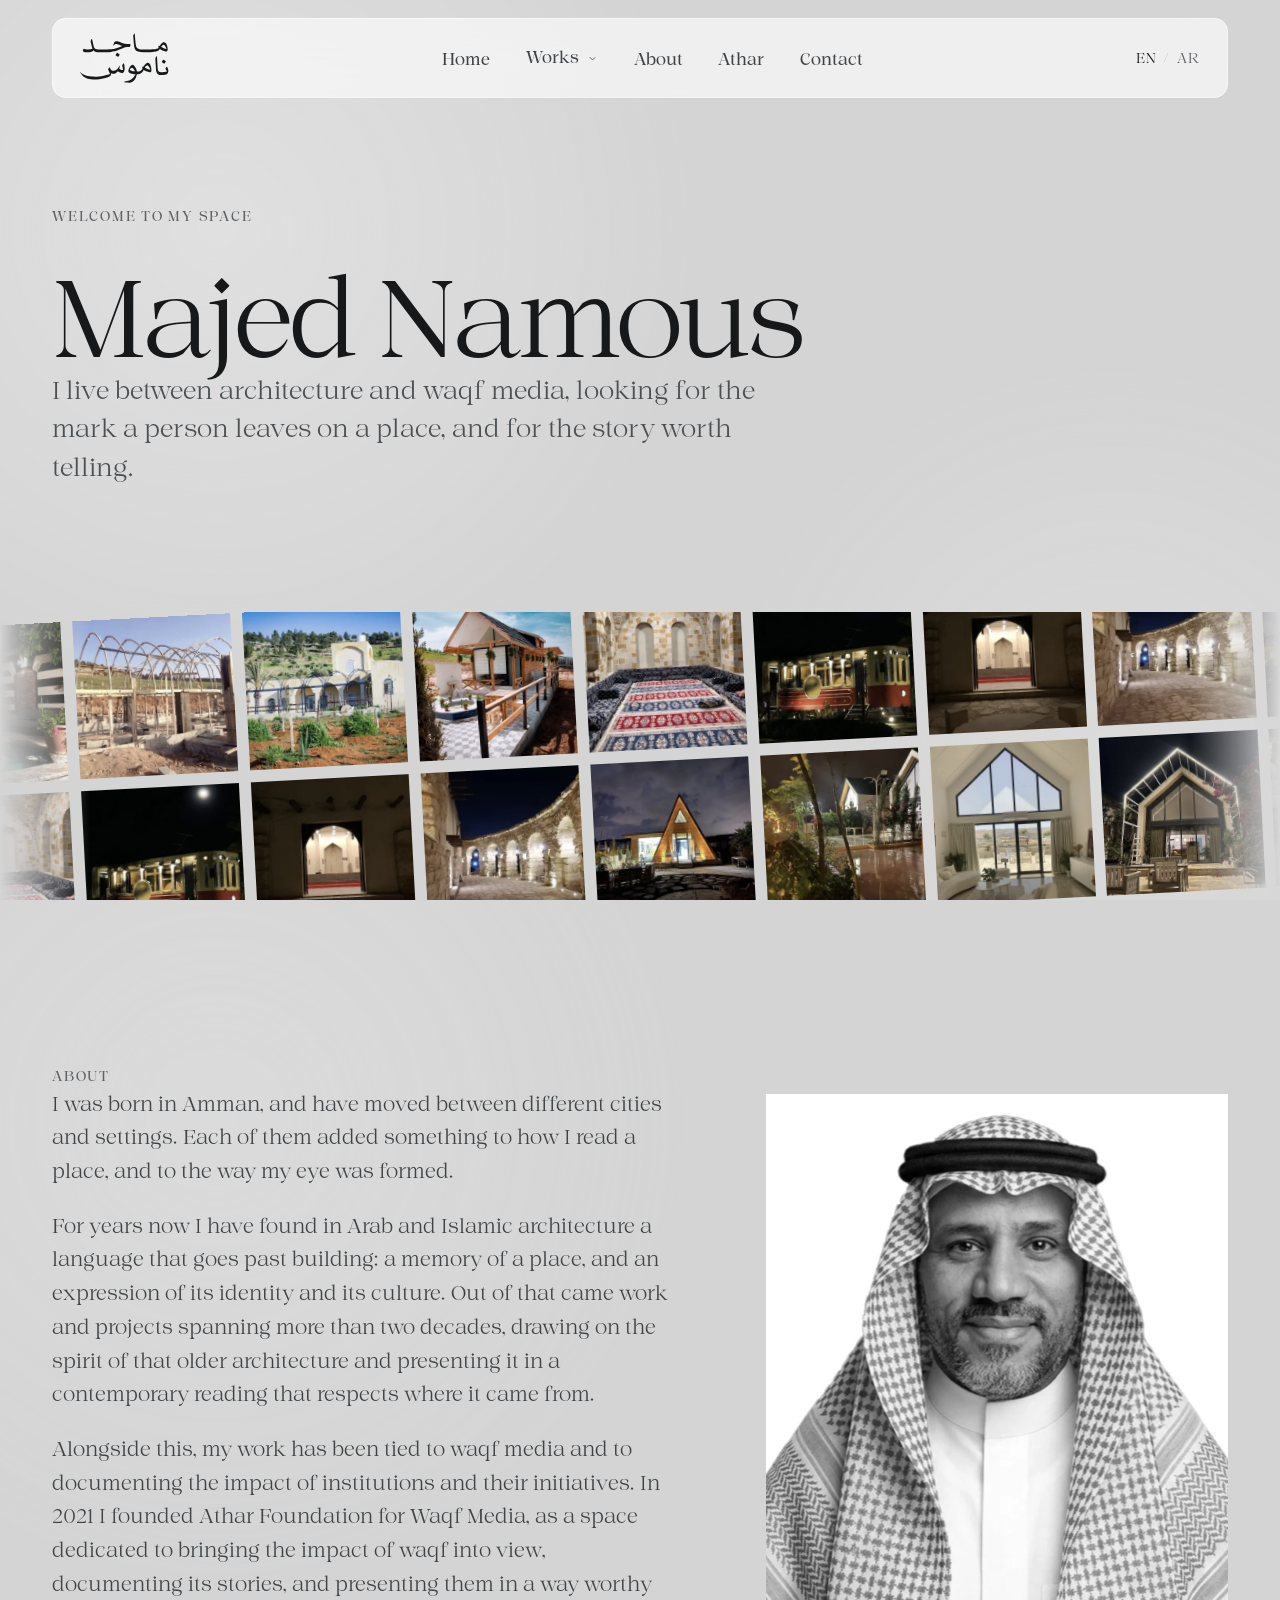
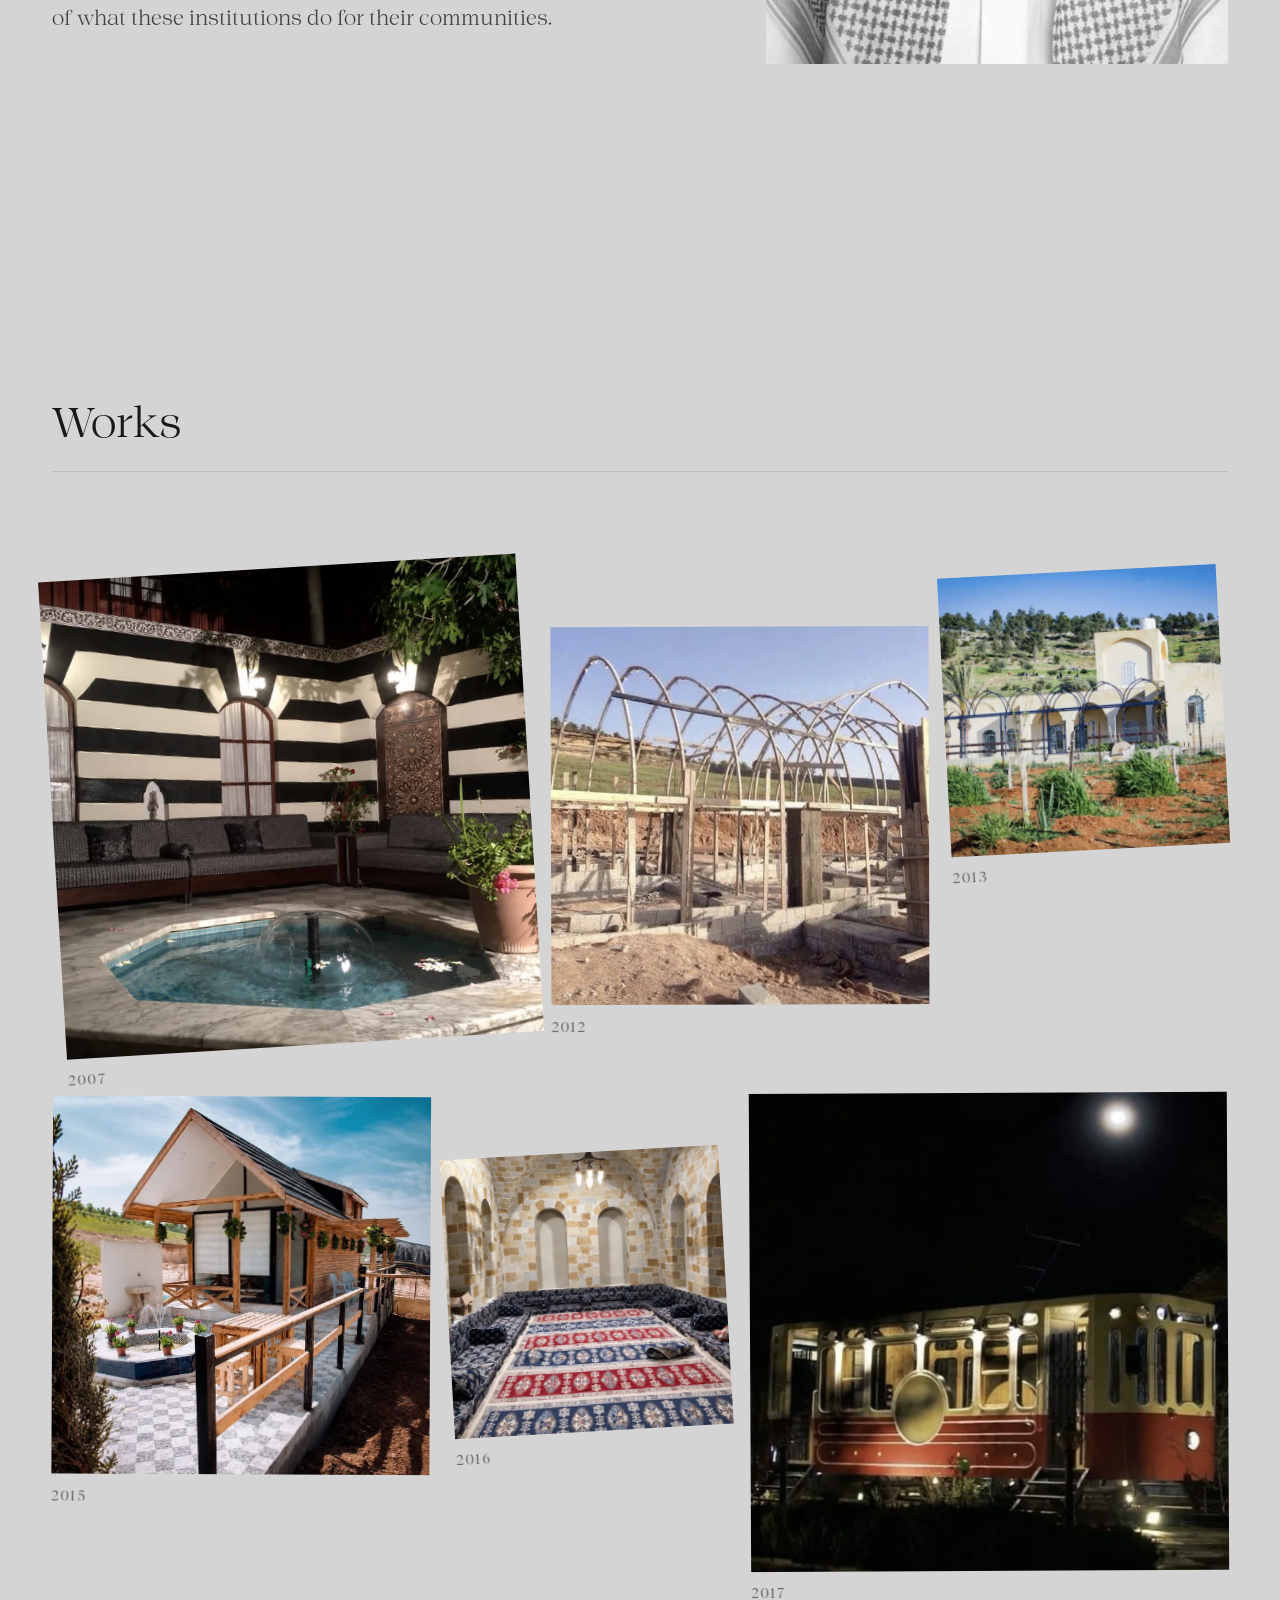
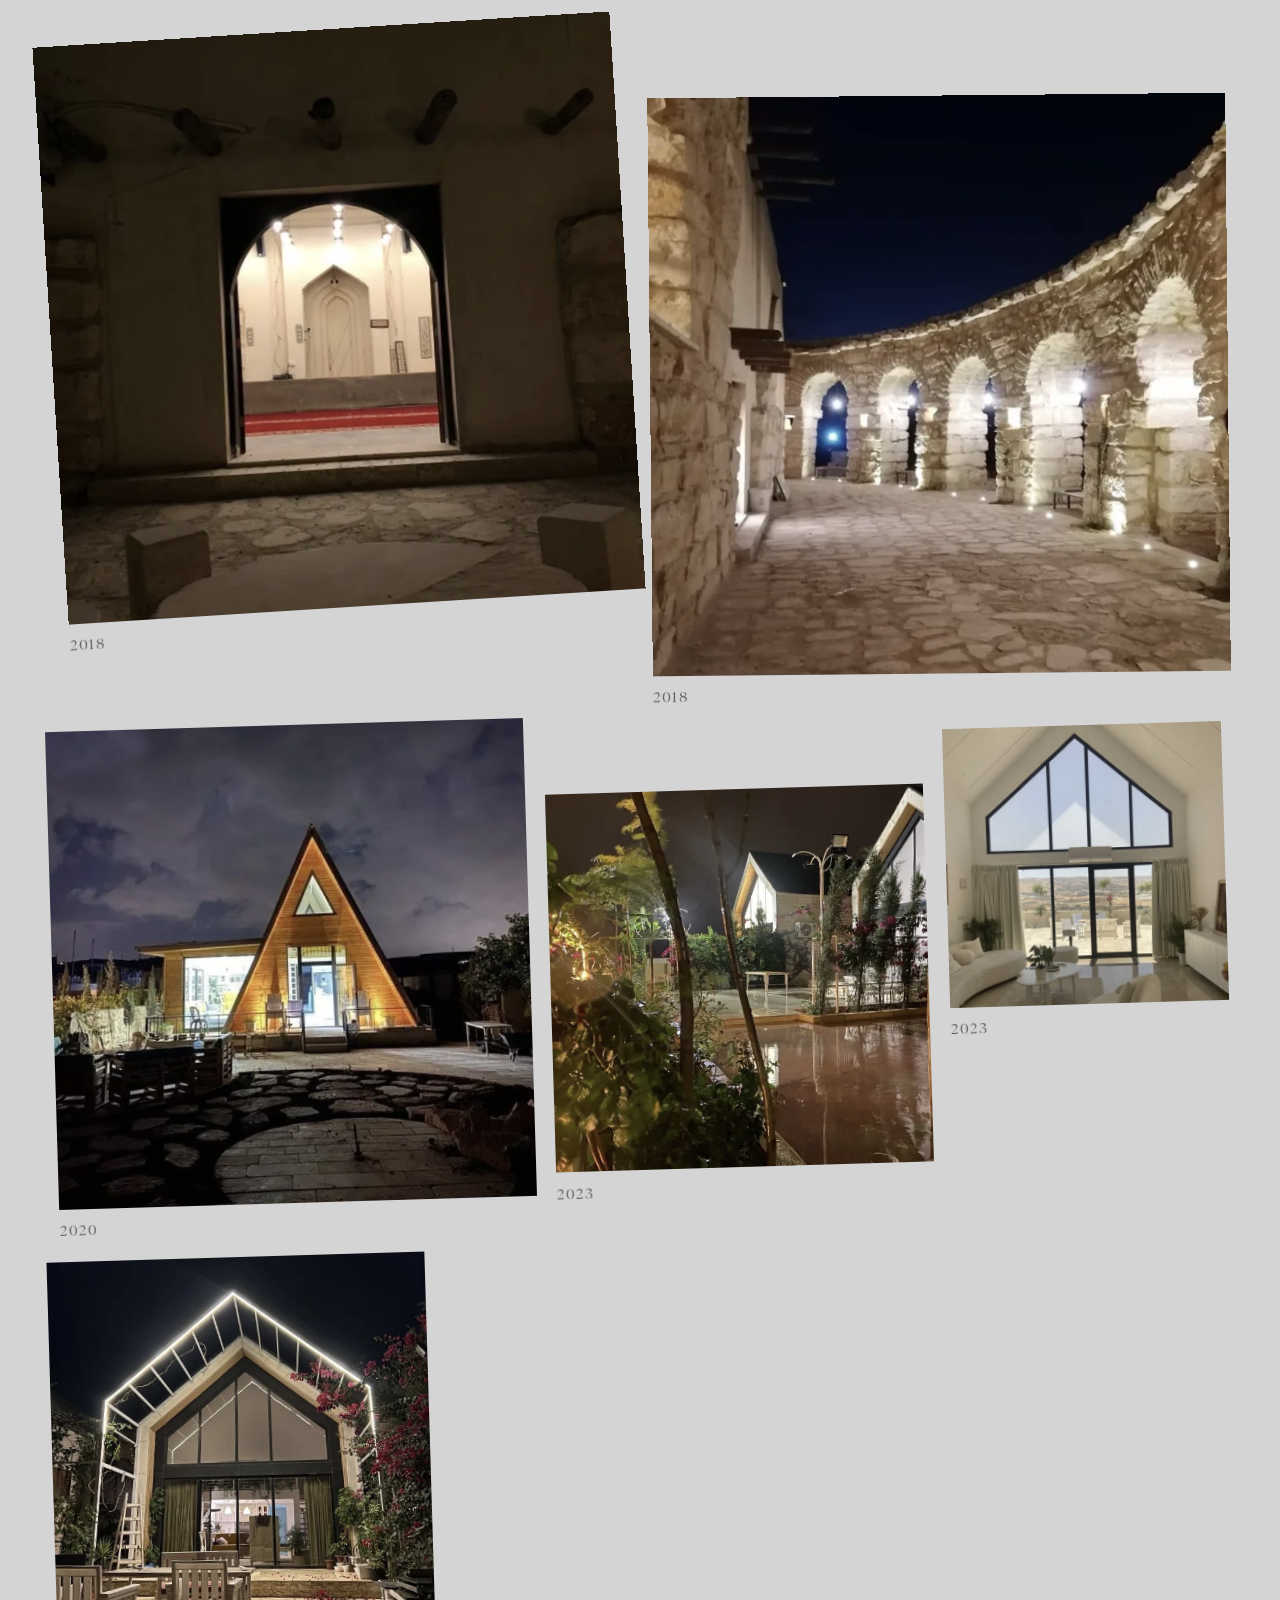
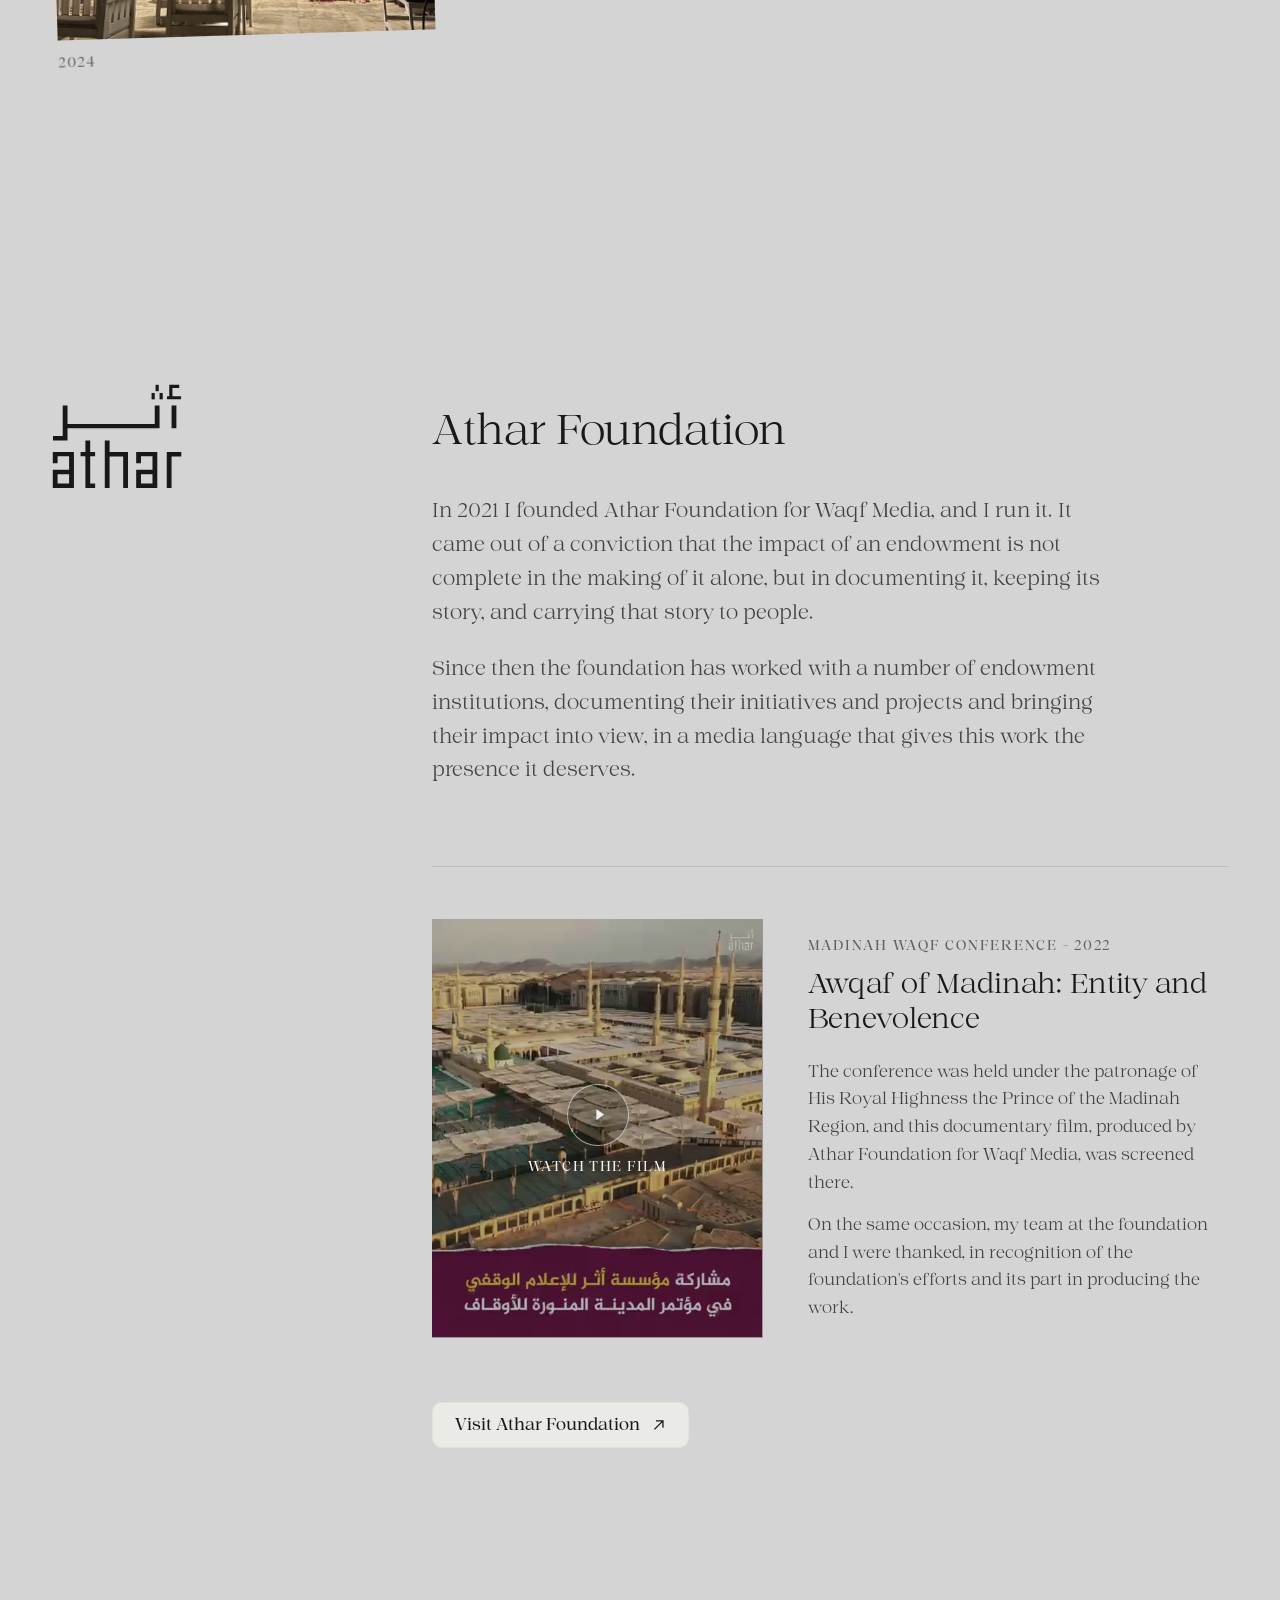
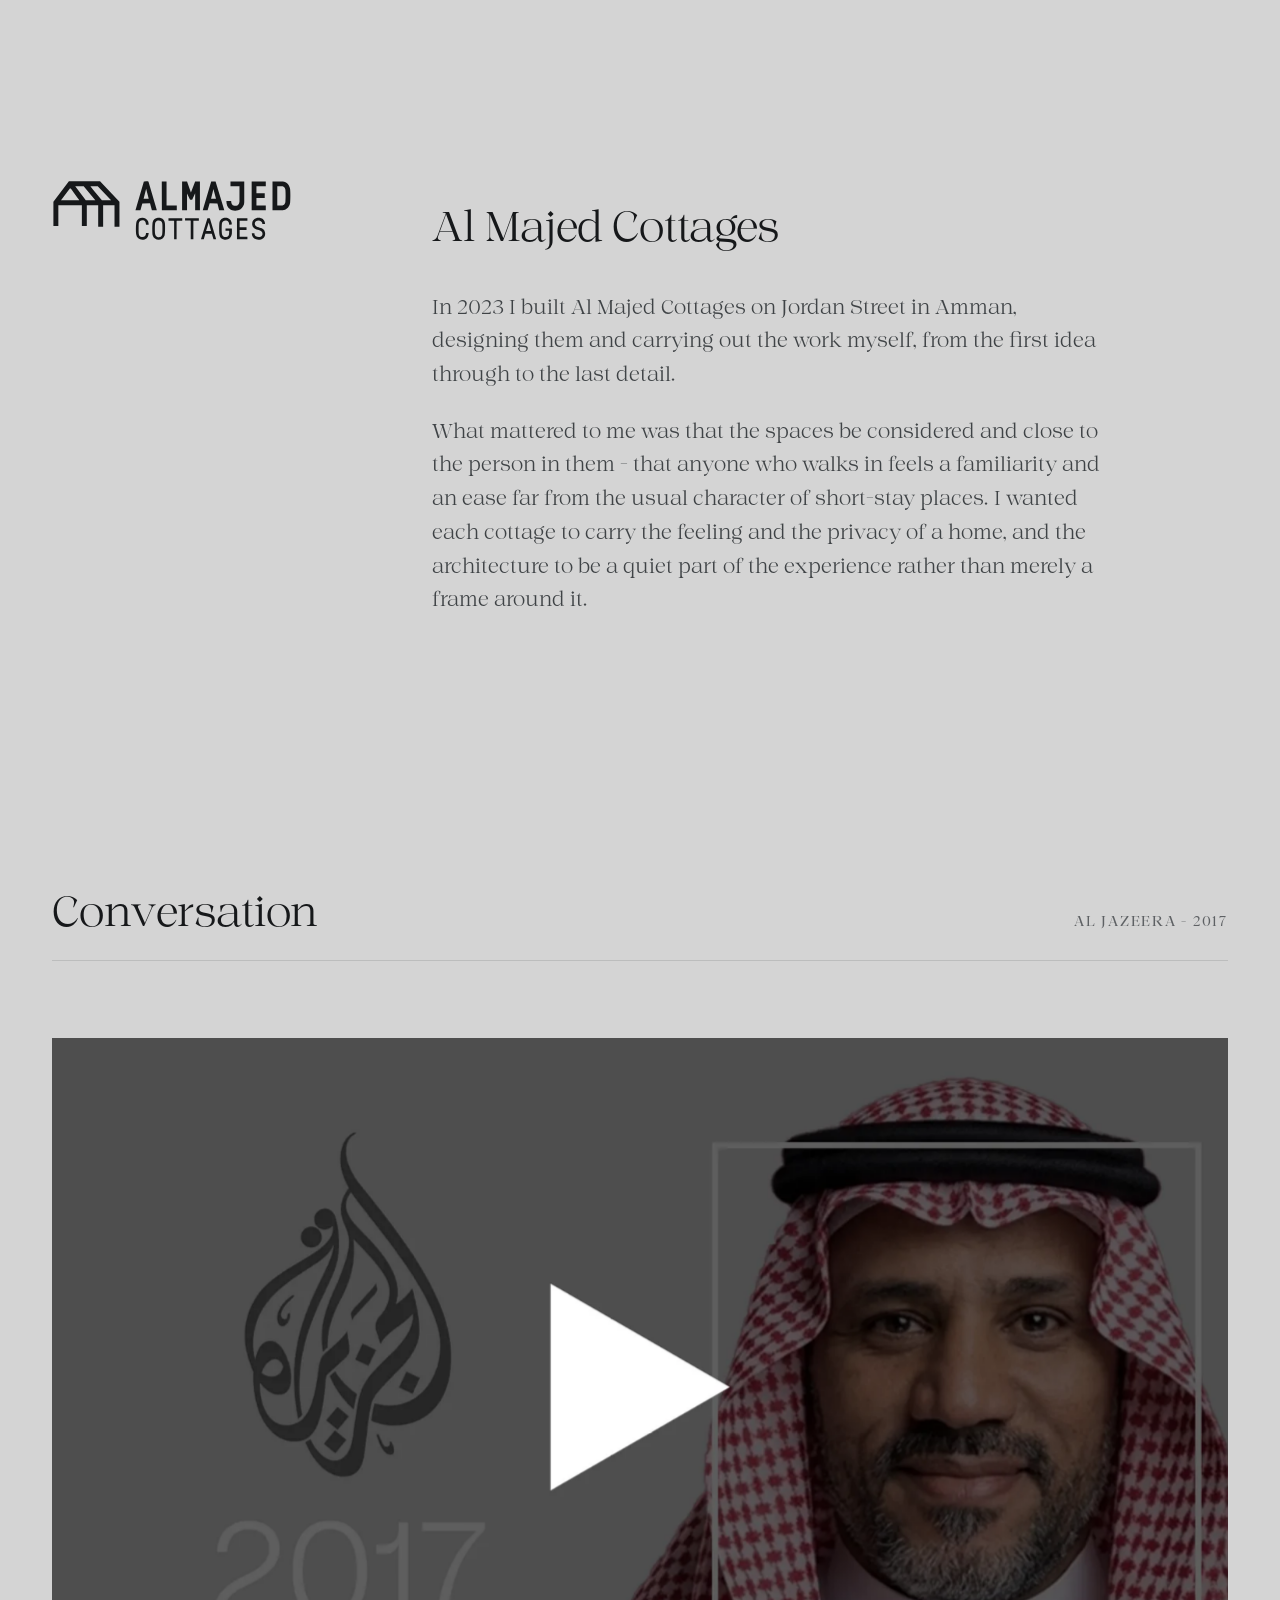
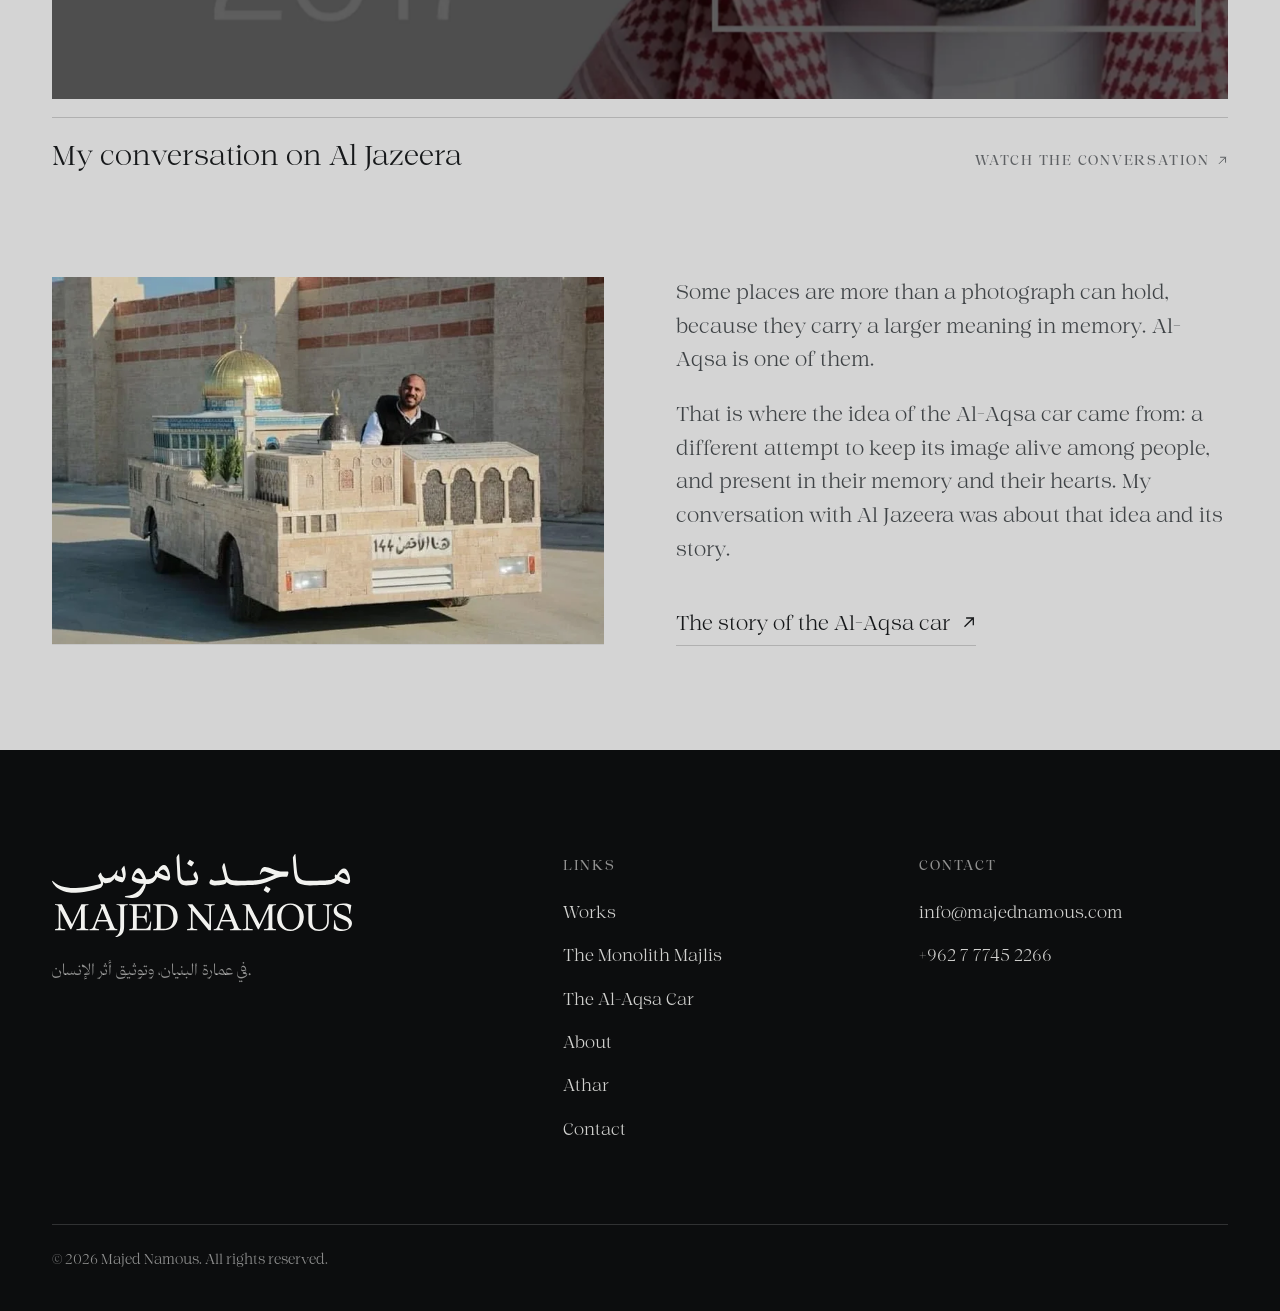
==== commit d6f26de4: "Works sub-menu, shorter Monolith Majlis page" ====
--- a/en/index.html
+++ b/en/index.html
@@ -23,7 +23,7 @@
   <meta name="twitter:card" content="summary_large_image">
   <link rel="preload" as="font" type="font/woff" href="../assets/fonts/thmanyah-light.woff" crossorigin>
   <link rel="preload" as="image" type="image/webp" href="../assets/img/work-2016-400.webp" fetchpriority="high">
-  <link rel="stylesheet" href="../assets/css/site.css?v=395edbee">
+  <link rel="stylesheet" href="../assets/css/site.css?v=45bcbfe7">
 </head>
 <body>
 <a class="skip" href="#main">Skip to content</a>
@@ -42,10 +42,9 @@
     <nav class="nav__links" aria-label="Primary">
       <ul>
         <li><a class="nav__link" href="#top">Home</a></li>
-        <li><a class="nav__link" href="#works">Works</a></li>
+        <li class="nav__item--sub" data-sub><a class="nav__link" href="#works">Works</a><button class="nav__caret" type="button" data-sub-toggle aria-expanded="false" aria-controls="nav-sub" aria-label="Selected projects"><svg viewBox="0 0 10 10" fill="none" aria-hidden="true" focusable="false"><path d="M2 3.6 5 6.6 8 3.6" stroke="currentColor" stroke-width="1.1"/></svg></button><ul class="nav__sub" id="nav-sub"><li><a href="monolith.html">The Monolith Majlis</a></li><li><a href="aqsa.html">The Al-Aqsa Car</a></li></ul></li>
         <li><a class="nav__link" href="#about">About</a></li>
         <li><a class="nav__link" href="#athar">Athar</a></li>
-        <li><a class="nav__link" href="aqsa.html">Al-Aqsa Car</a></li>
         <li><a class="nav__link" href="contact.html">Contact</a></li>
       </ul>
     </nav>
@@ -61,10 +60,9 @@
     <div class="nav__menu-inner">
       <ul>
         <li><a class="" href="#top">Home</a></li>
-        <li><a class="" href="#works">Works</a></li>
+        <li><a href="#works">Works</a><ul class="nav__menu-sub"><li><a href="monolith.html">The Monolith Majlis</a></li><li><a href="aqsa.html">The Al-Aqsa Car</a></li></ul></li>
         <li><a class="" href="#about">About</a></li>
         <li><a class="" href="#athar">Athar</a></li>
-        <li><a class="" href="aqsa.html">Al-Aqsa Car</a></li>
         <li><a class="" href="contact.html">Contact</a></li>
       </ul>
     </div>
@@ -323,9 +321,10 @@
         <h2>Links</h2>
         <ul>
           <li><a href="index.html#works">Works</a></li>
+          <li><a href="monolith.html">The Monolith Majlis</a></li>
+          <li><a href="aqsa.html">The Al-Aqsa Car</a></li>
           <li><a href="index.html#about">About</a></li>
           <li><a href="index.html#athar">Athar</a></li>
-          <li><a href="aqsa.html">Al-Aqsa Car</a></li>
           <li><a href="contact.html">Contact</a></li>
         </ul>
       </div>
@@ -342,6 +341,6 @@
     </div>
   </div>
 </footer>
-<script src="../assets/js/site.js?v=e0962a8a" defer></script>
+<script src="../assets/js/site.js?v=3d705f26" defer></script>
 </body>
 </html>
--- a/assets/css/site.css
+++ b/assets/css/site.css
@@ -336,8 +336,82 @@
 }
 .nav__link:hover { color: var(--ink); }
 .nav__link:hover::after,
+.nav__link.is-current::after,
 .nav__link[aria-current="page"]::after { transform: scaleX(1); }
+.nav__link.is-current,
 .nav__link[aria-current="page"] { color: var(--ink); }
+
+/* --- project pages listed under "Works" ---
+   Desktop: a small quiet panel below the bar, opened by hover, by
+   keyboard focus, or by the caret button (touch). The bar must not
+   clip it, so the bar's overflow is released from 900px up. */
+@media (min-width: 900px) { .nav__bar { overflow: visible; } }
+
+.nav__item--sub { position: relative; display: flex; align-items: center; gap: 0.15em; }
+
+.nav__caret {
+  display: grid;
+  place-items: center;
+  width: 22px;
+  height: 22px;
+  margin-inline-end: -6px;
+  color: var(--ink-45);
+  transition: color 0.35s var(--ease);
+}
+.nav__caret svg { width: 9px; height: 9px; transition: transform 0.4s var(--ease); }
+.nav__caret:hover { color: var(--ink); }
+
+.nav__links .nav__sub {
+  display: block;
+  position: absolute;
+  top: calc(50% + var(--nav-h) / 2 + 8px);
+  inset-inline-start: -1.1rem;
+  min-width: max-content;
+  padding: 0.35rem 1.1rem;
+  border-radius: var(--radius);
+  border: 1px solid rgba(255, 255, 255, 0.7);
+  background: rgba(255, 255, 255, 0.96);
+  box-shadow: 0 14px 44px rgba(22, 24, 26, 0.08);
+  opacity: 0;
+  visibility: hidden;
+  transform: translateY(-5px);
+  transition: opacity 0.3s var(--ease), transform 0.4s var(--ease), visibility 0s 0.3s;
+}
+/* keeps the hover alive across the gap between the bar and the panel */
+.nav__sub::before {
+  content: "";
+  position: absolute;
+  inset-inline: 0;
+  bottom: 100%;
+  height: calc(var(--nav-h) / 2 - 6px);
+}
+.nav__item--sub.is-open .nav__sub,
+.nav__item--sub:focus-within .nav__sub {
+  opacity: 1; visibility: visible; transform: none;
+  transition: opacity 0.3s var(--ease), transform 0.4s var(--ease), visibility 0s;
+}
+.nav__item--sub.is-open .nav__caret svg { transform: rotate(180deg); }
+@media (hover: hover) {
+  .nav__item--sub:hover .nav__sub {
+    opacity: 1; visibility: visible; transform: none;
+    transition: opacity 0.3s var(--ease), transform 0.4s var(--ease), visibility 0s;
+  }
+  .nav__item--sub:hover .nav__caret svg { transform: rotate(180deg); }
+}
+.nav__sub li + li { border-top: 1px solid var(--line-soft); }
+.nav__sub a {
+  display: block;
+  padding-block: 0.7rem;
+  font-family: var(--font-body);
+  font-size: var(--step--1);
+  font-weight: 400;
+  line-height: 1.4;
+  color: var(--ink-70);
+  white-space: nowrap;
+  transition: color 0.35s var(--ease);
+}
+.nav__sub a:hover,
+.nav__sub a[aria-current="page"] { color: var(--ink); }
 
 .nav__end { display: flex; align-items: center; gap: 0.9rem; flex: 0 0 auto; }
 
@@ -411,6 +485,15 @@
   line-height: 1.3;
   color: var(--ink);
 }
+/* project pages nested under "Works" in the mobile menu */
+.nav__menu-sub { padding-inline-start: 1.15rem; padding-bottom: 0.65rem; }
+.nav__menu .nav__menu-sub li + li { border-top: 0; }
+.nav__menu .nav__menu-sub a {
+  padding-block: 0.42rem;
+  font-size: var(--step-0);
+  color: var(--ink-70);
+}
+.nav__menu .nav__menu-sub a[aria-current="page"] { color: var(--ink); }
 
 /* ---------- 6. Hero — quiet type, mosaic horizon ----------
    The drifting mosaic is a band at the foot of the hero, not a
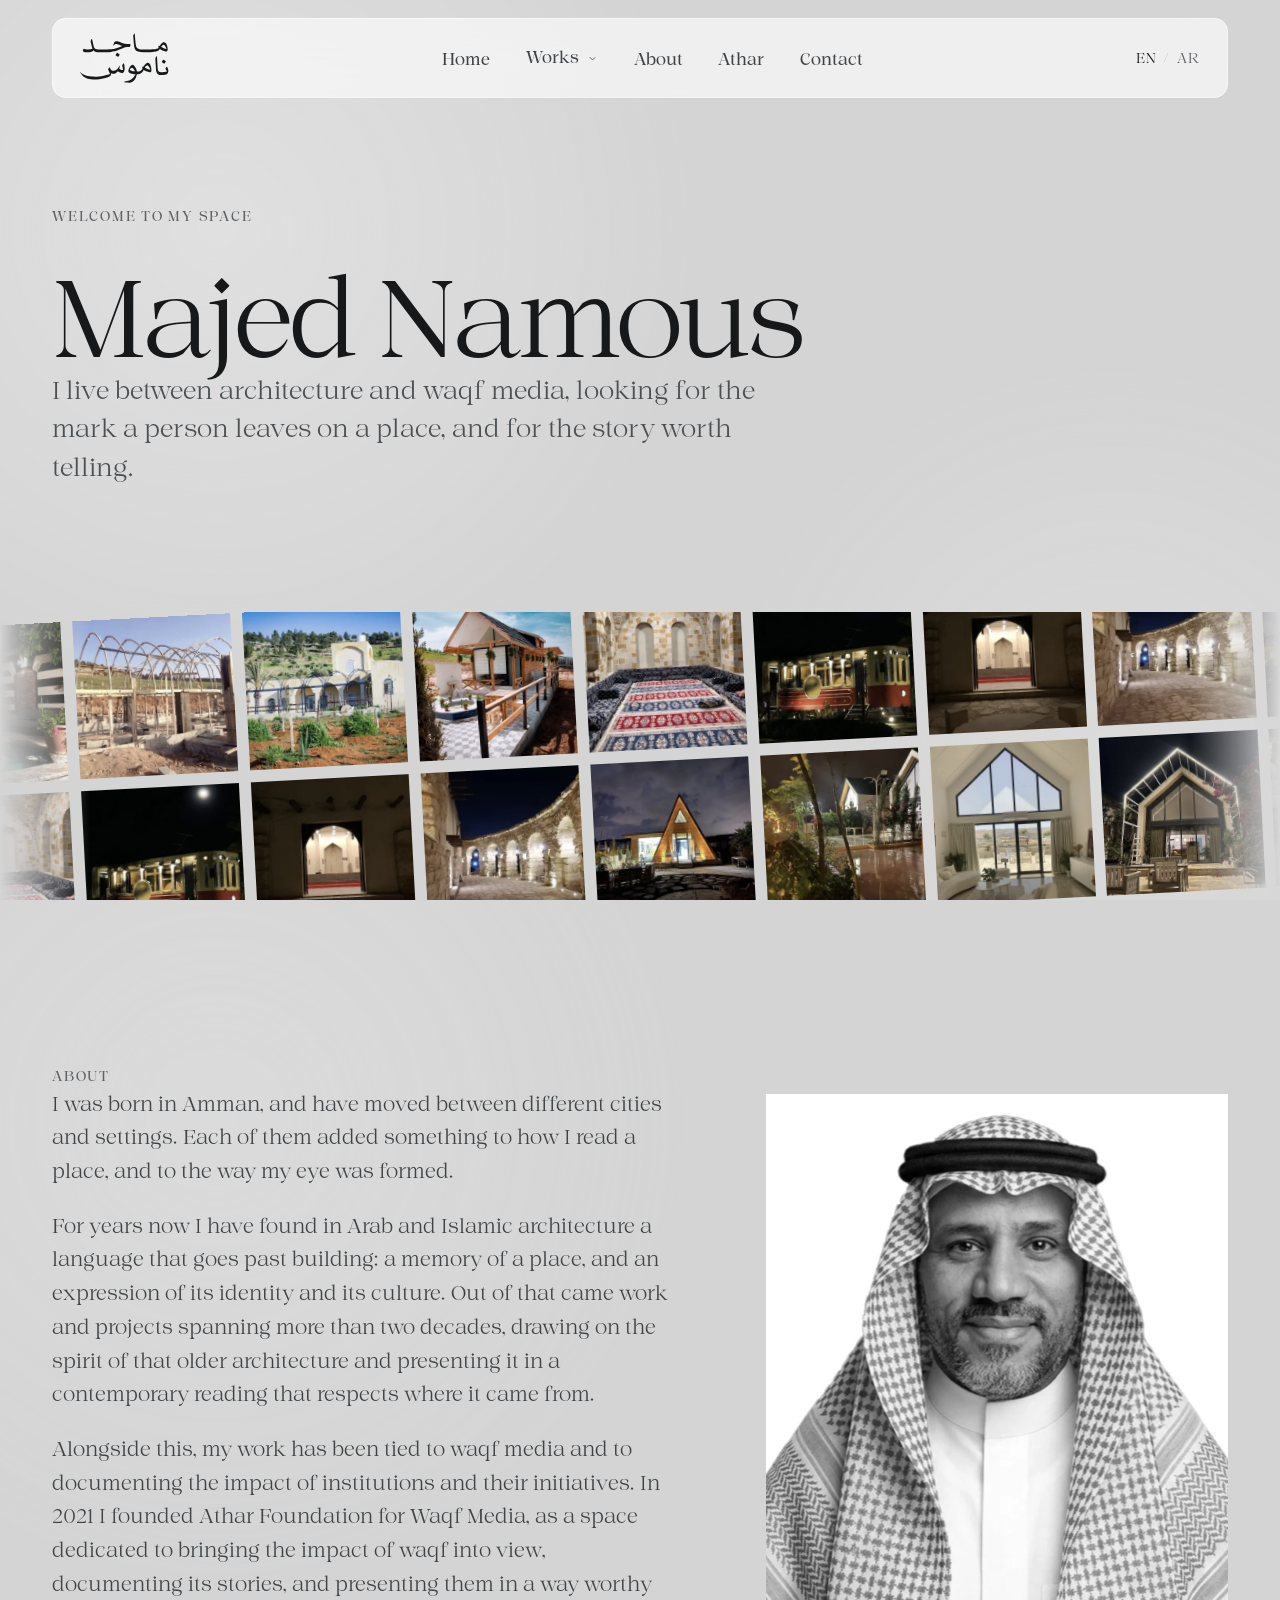
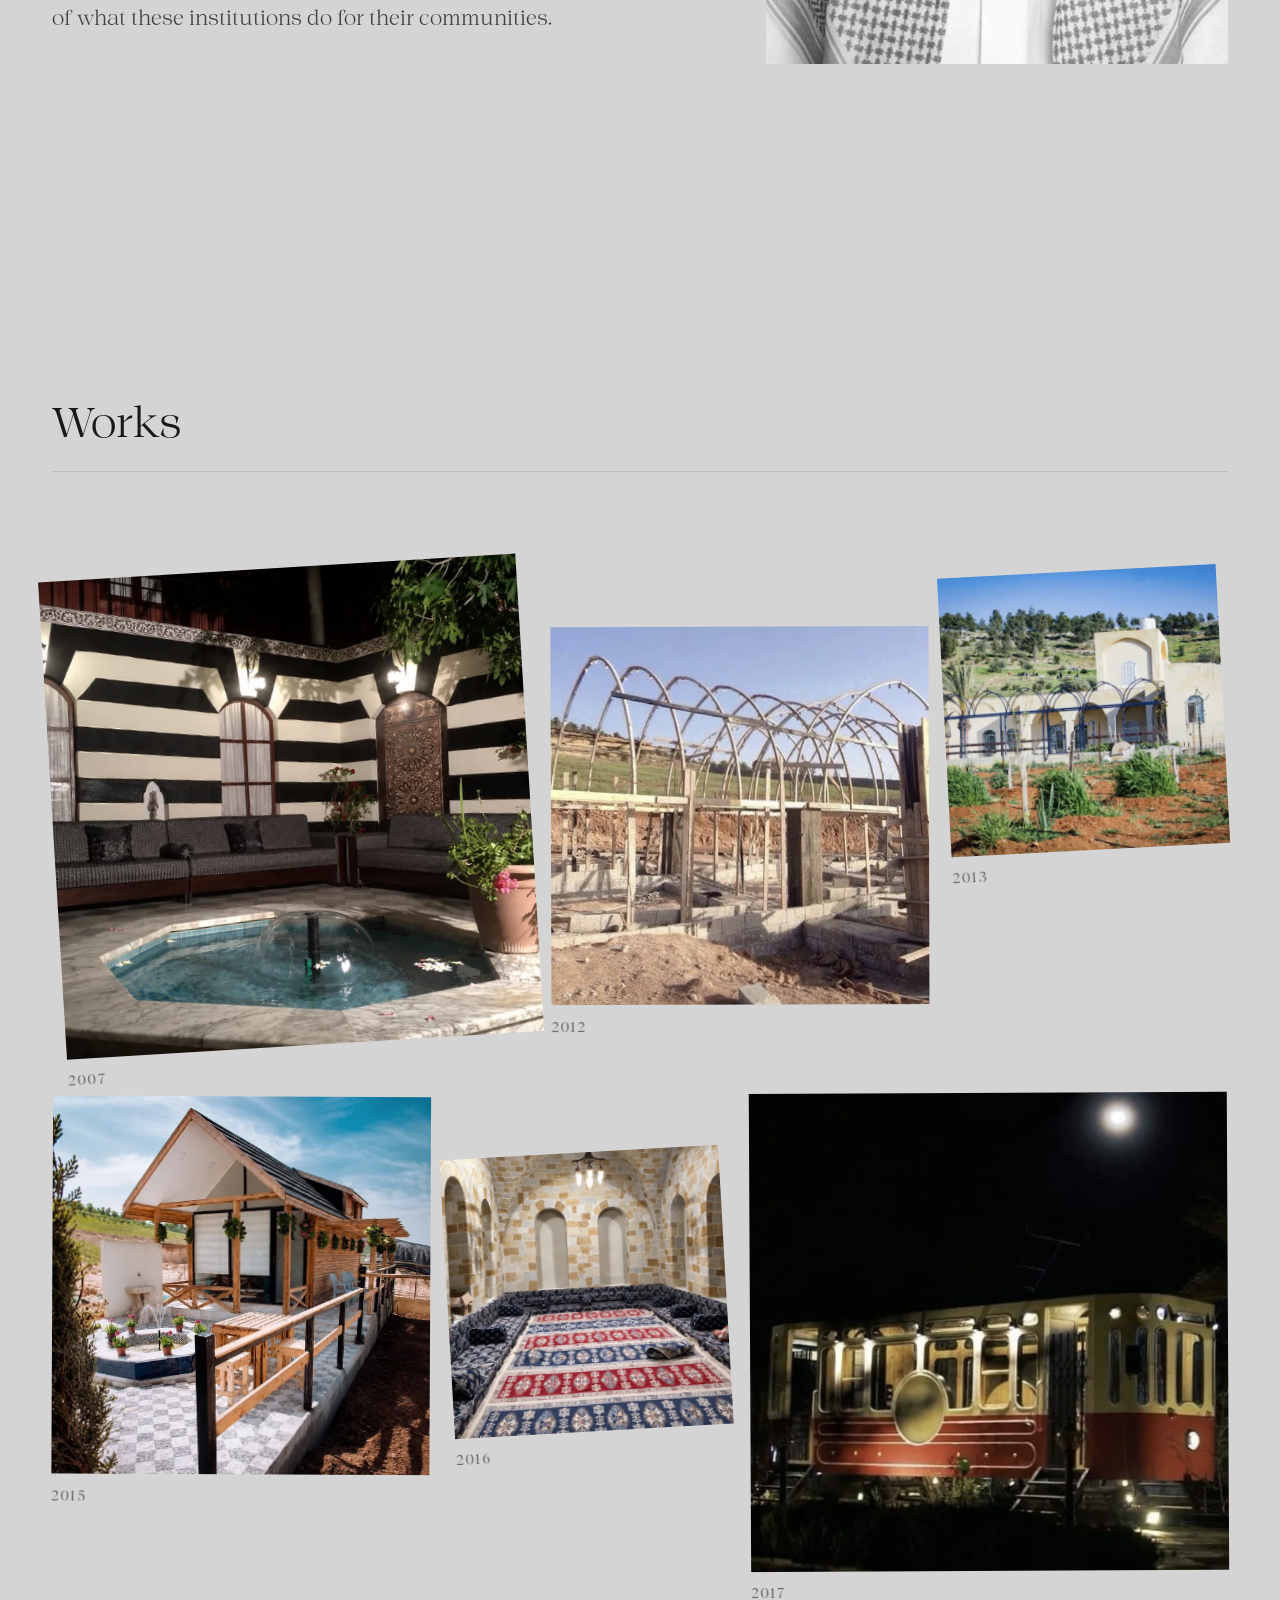
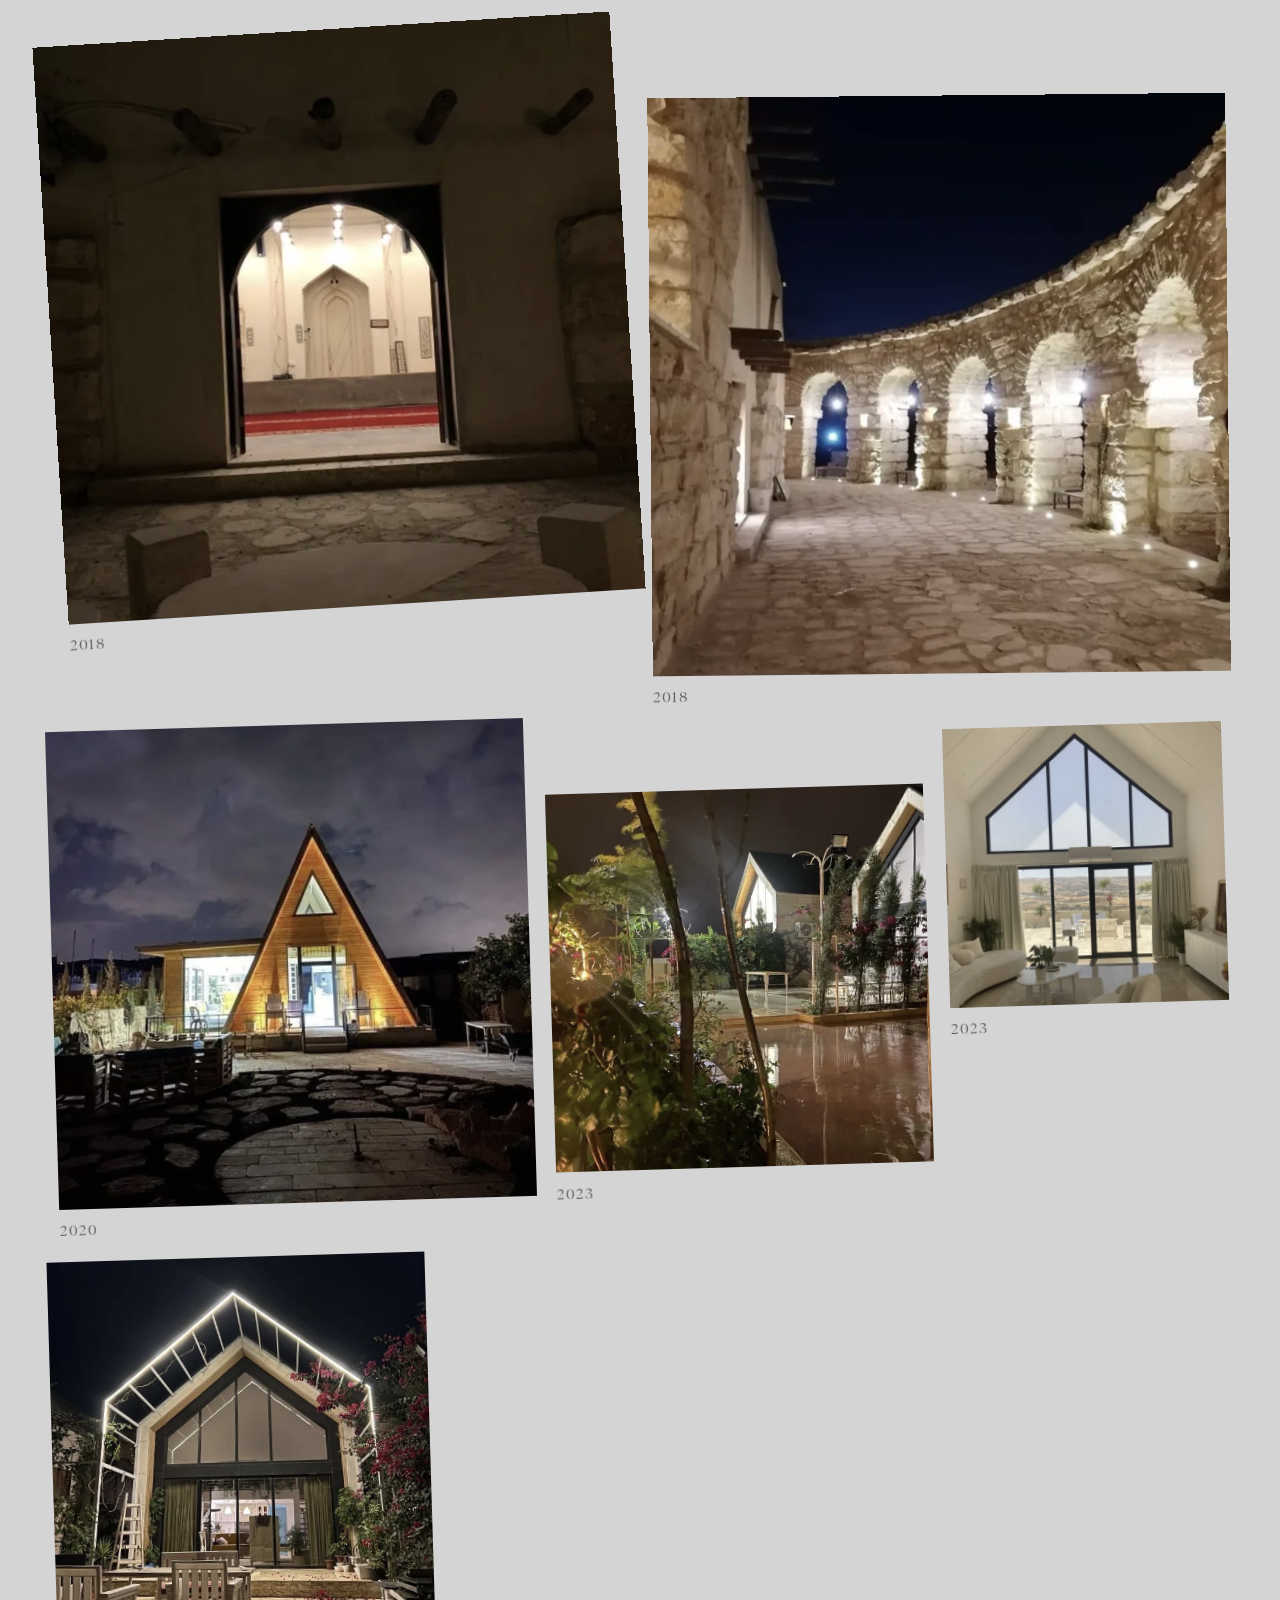
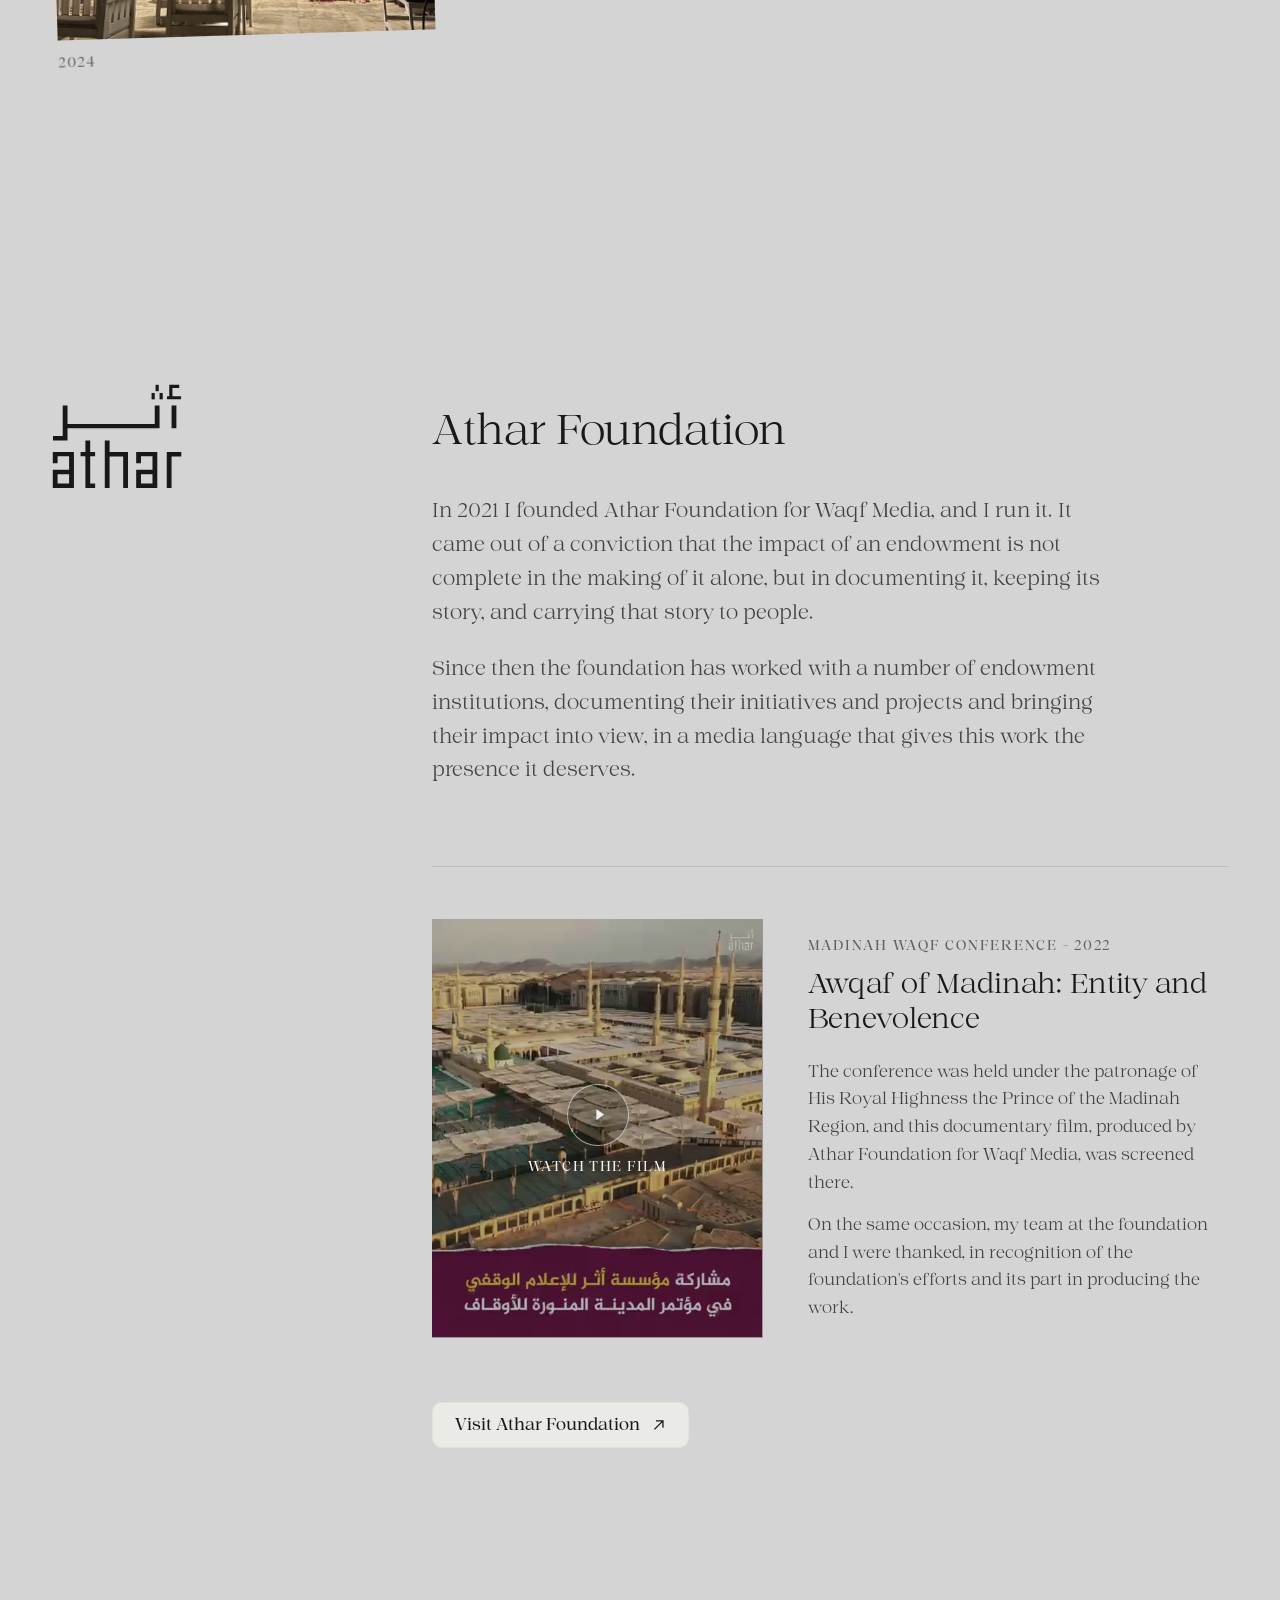
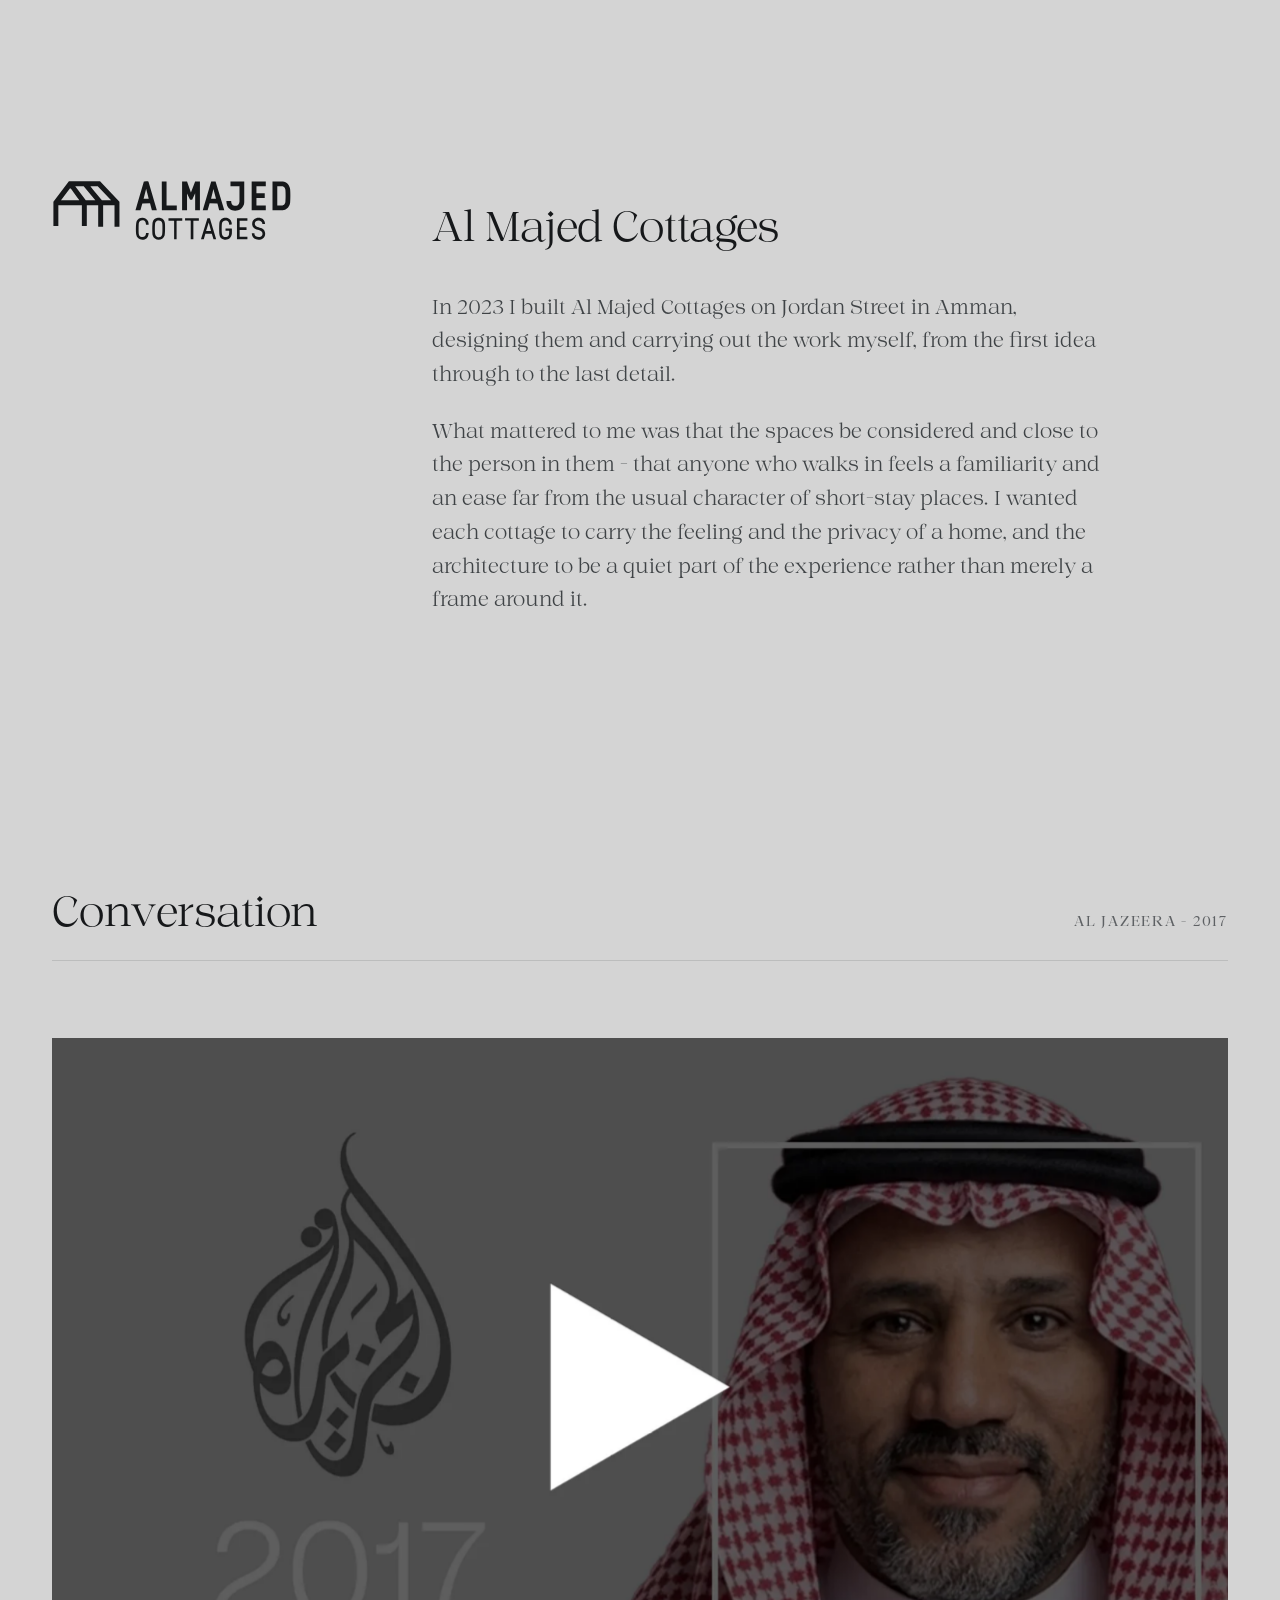
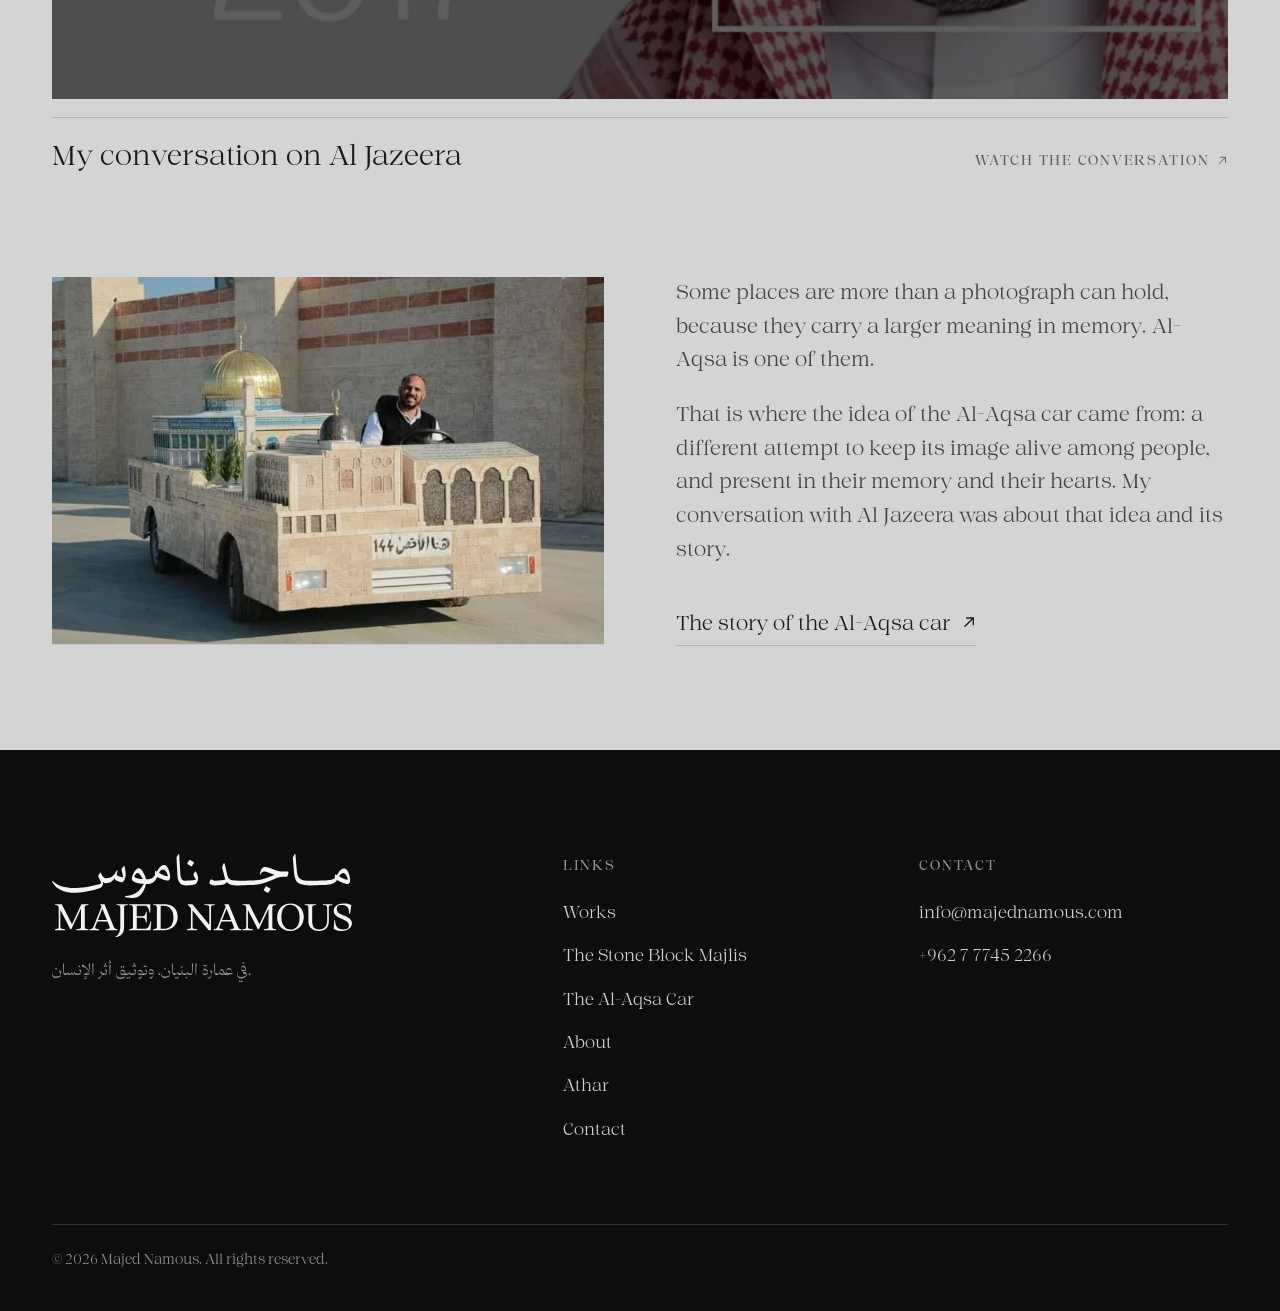
==== commit f6c38c82: "Rename project to The Stone Block Majlis" ====
--- a/en/index.html
+++ b/en/index.html
@@ -42,7 +42,7 @@
     <nav class="nav__links" aria-label="Primary">
       <ul>
         <li><a class="nav__link" href="#top">Home</a></li>
-        <li class="nav__item--sub" data-sub><a class="nav__link" href="#works">Works</a><button class="nav__caret" type="button" data-sub-toggle aria-expanded="false" aria-controls="nav-sub" aria-label="Selected projects"><svg viewBox="0 0 10 10" fill="none" aria-hidden="true" focusable="false"><path d="M2 3.6 5 6.6 8 3.6" stroke="currentColor" stroke-width="1.1"/></svg></button><ul class="nav__sub" id="nav-sub"><li><a href="monolith.html">The Monolith Majlis</a></li><li><a href="aqsa.html">The Al-Aqsa Car</a></li></ul></li>
+        <li class="nav__item--sub" data-sub><a class="nav__link" href="#works">Works</a><button class="nav__caret" type="button" data-sub-toggle aria-expanded="false" aria-controls="nav-sub" aria-label="Selected projects"><svg viewBox="0 0 10 10" fill="none" aria-hidden="true" focusable="false"><path d="M2 3.6 5 6.6 8 3.6" stroke="currentColor" stroke-width="1.1"/></svg></button><ul class="nav__sub" id="nav-sub"><li><a href="monolith.html">The Stone Block Majlis</a></li><li><a href="aqsa.html">The Al-Aqsa Car</a></li></ul></li>
         <li><a class="nav__link" href="#about">About</a></li>
         <li><a class="nav__link" href="#athar">Athar</a></li>
         <li><a class="nav__link" href="contact.html">Contact</a></li>
@@ -60,7 +60,7 @@
     <div class="nav__menu-inner">
       <ul>
         <li><a class="" href="#top">Home</a></li>
-        <li><a href="#works">Works</a><ul class="nav__menu-sub"><li><a href="monolith.html">The Monolith Majlis</a></li><li><a href="aqsa.html">The Al-Aqsa Car</a></li></ul></li>
+        <li><a href="#works">Works</a><ul class="nav__menu-sub"><li><a href="monolith.html">The Stone Block Majlis</a></li><li><a href="aqsa.html">The Al-Aqsa Car</a></li></ul></li>
         <li><a class="" href="#about">About</a></li>
         <li><a class="" href="#athar">Athar</a></li>
         <li><a class="" href="contact.html">Contact</a></li>
@@ -321,7 +321,7 @@
         <h2>Links</h2>
         <ul>
           <li><a href="index.html#works">Works</a></li>
-          <li><a href="monolith.html">The Monolith Majlis</a></li>
+          <li><a href="monolith.html">The Stone Block Majlis</a></li>
           <li><a href="aqsa.html">The Al-Aqsa Car</a></li>
           <li><a href="index.html#about">About</a></li>
           <li><a href="index.html#athar">Athar</a></li>
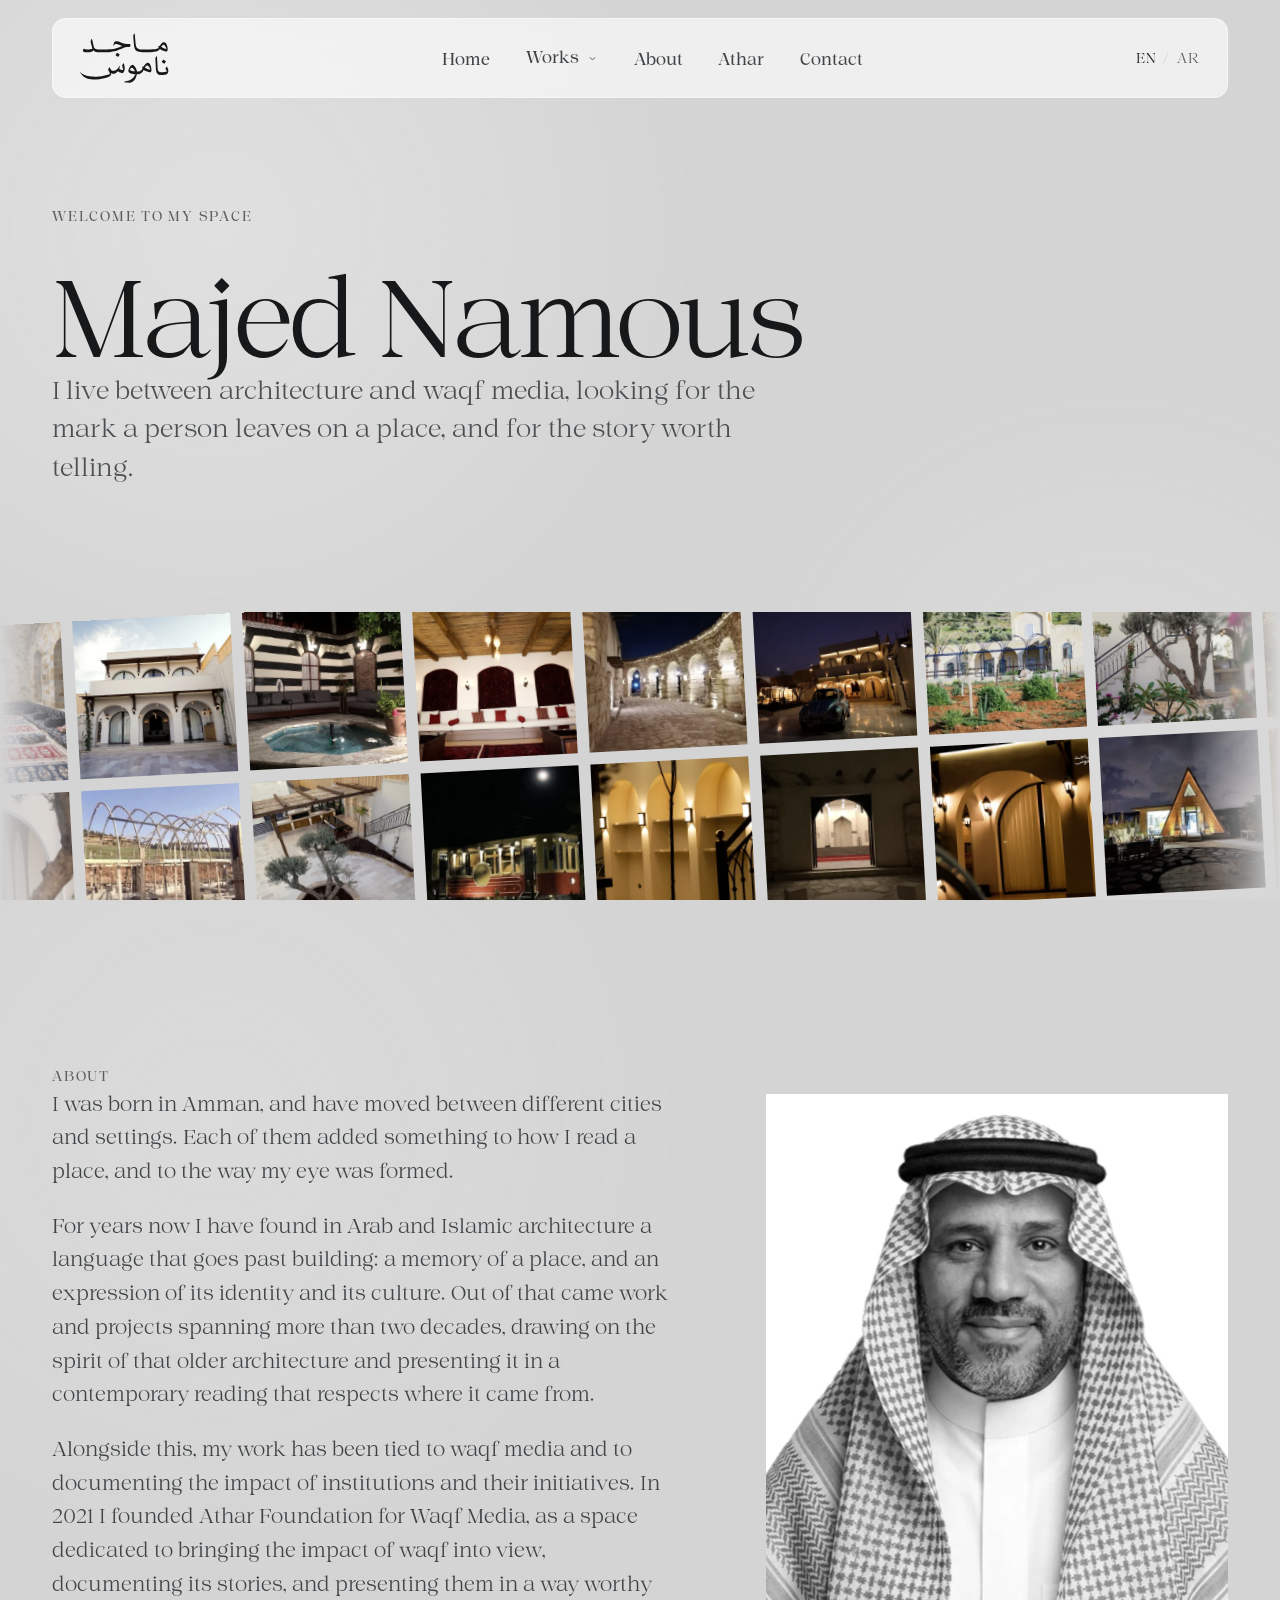
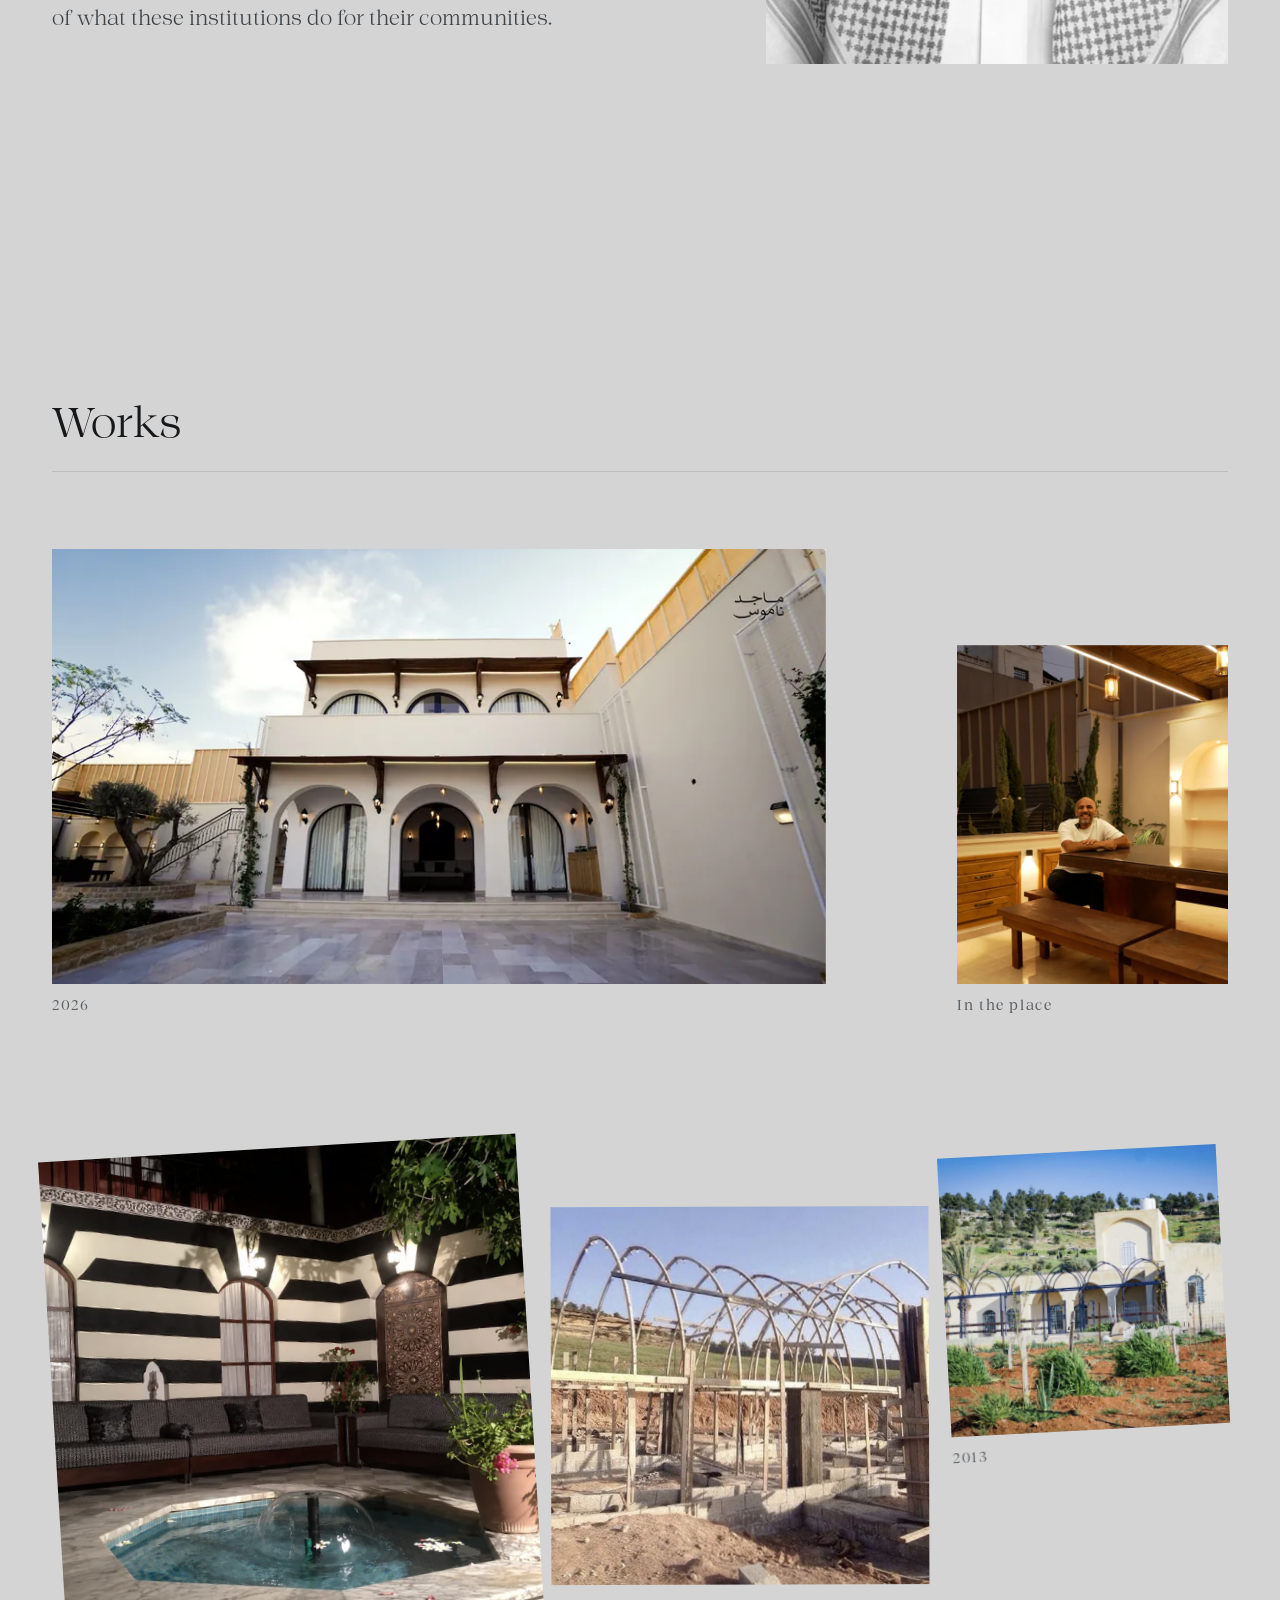
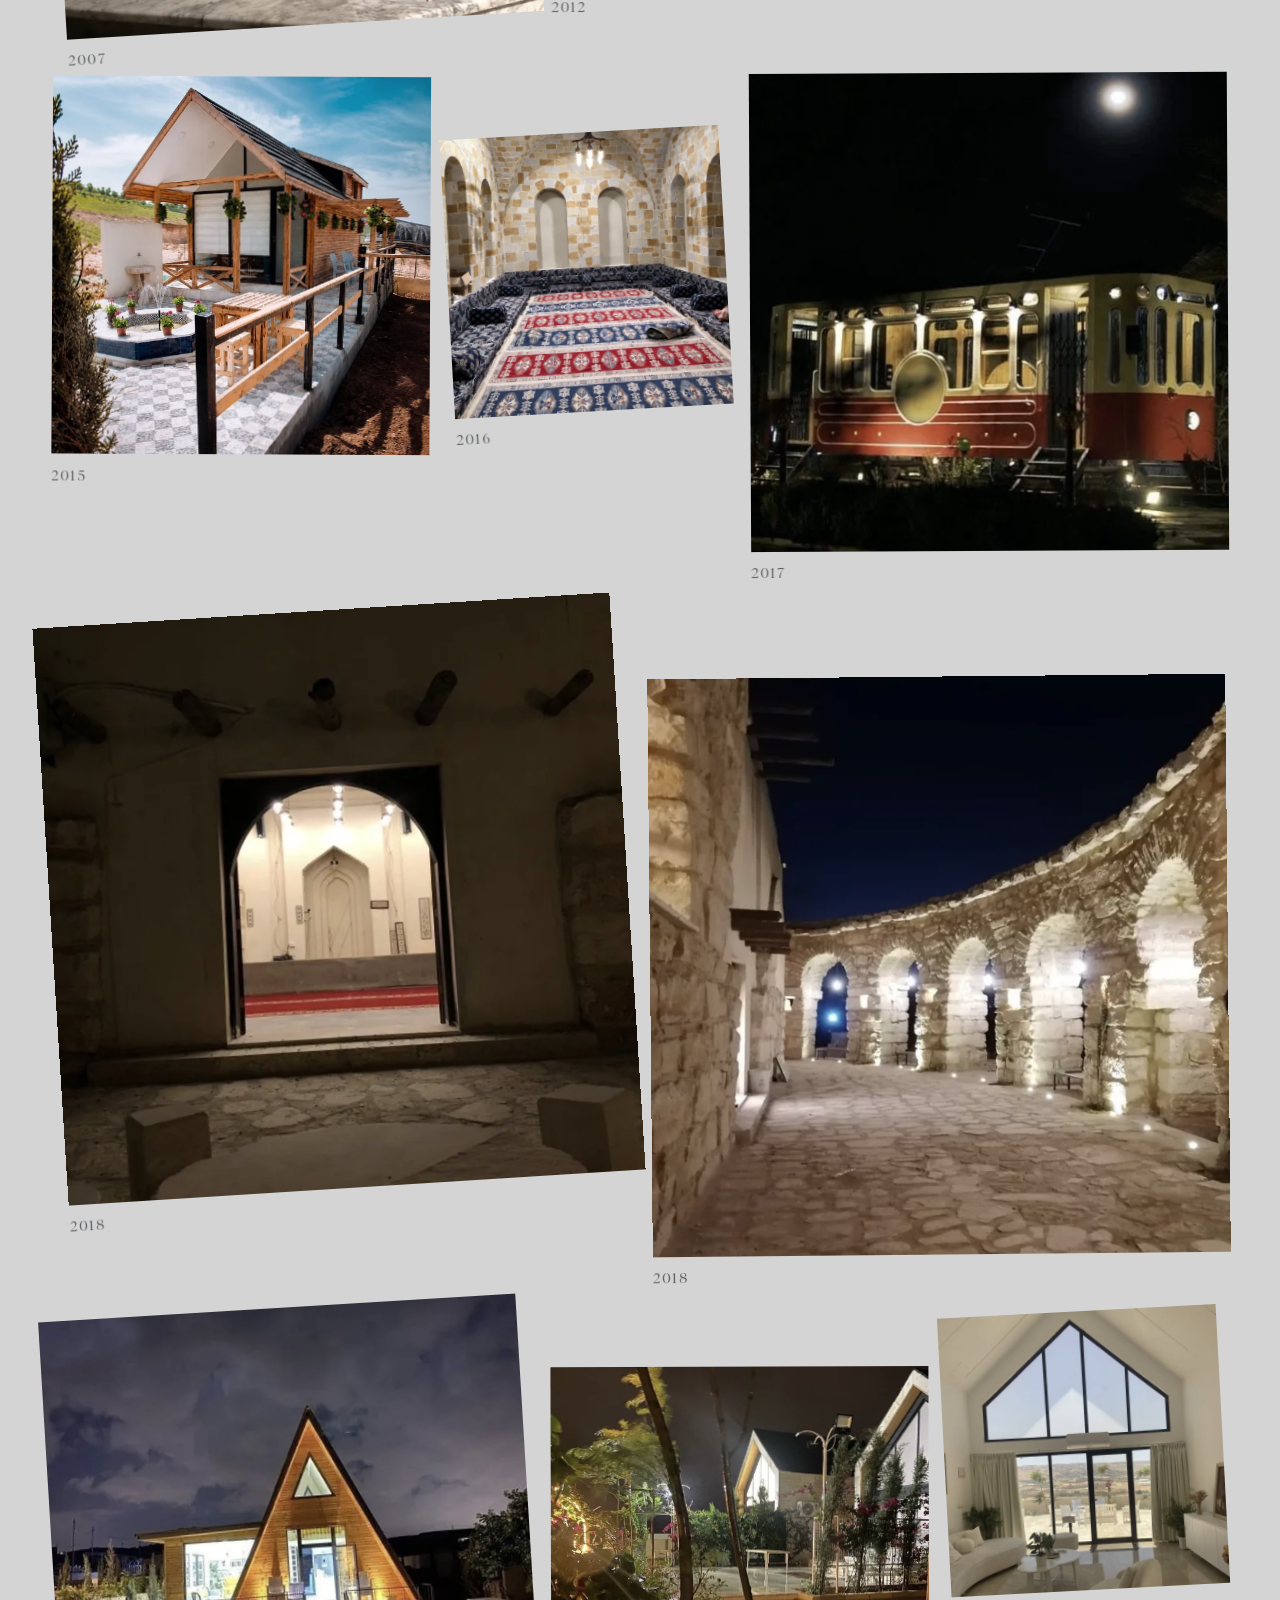
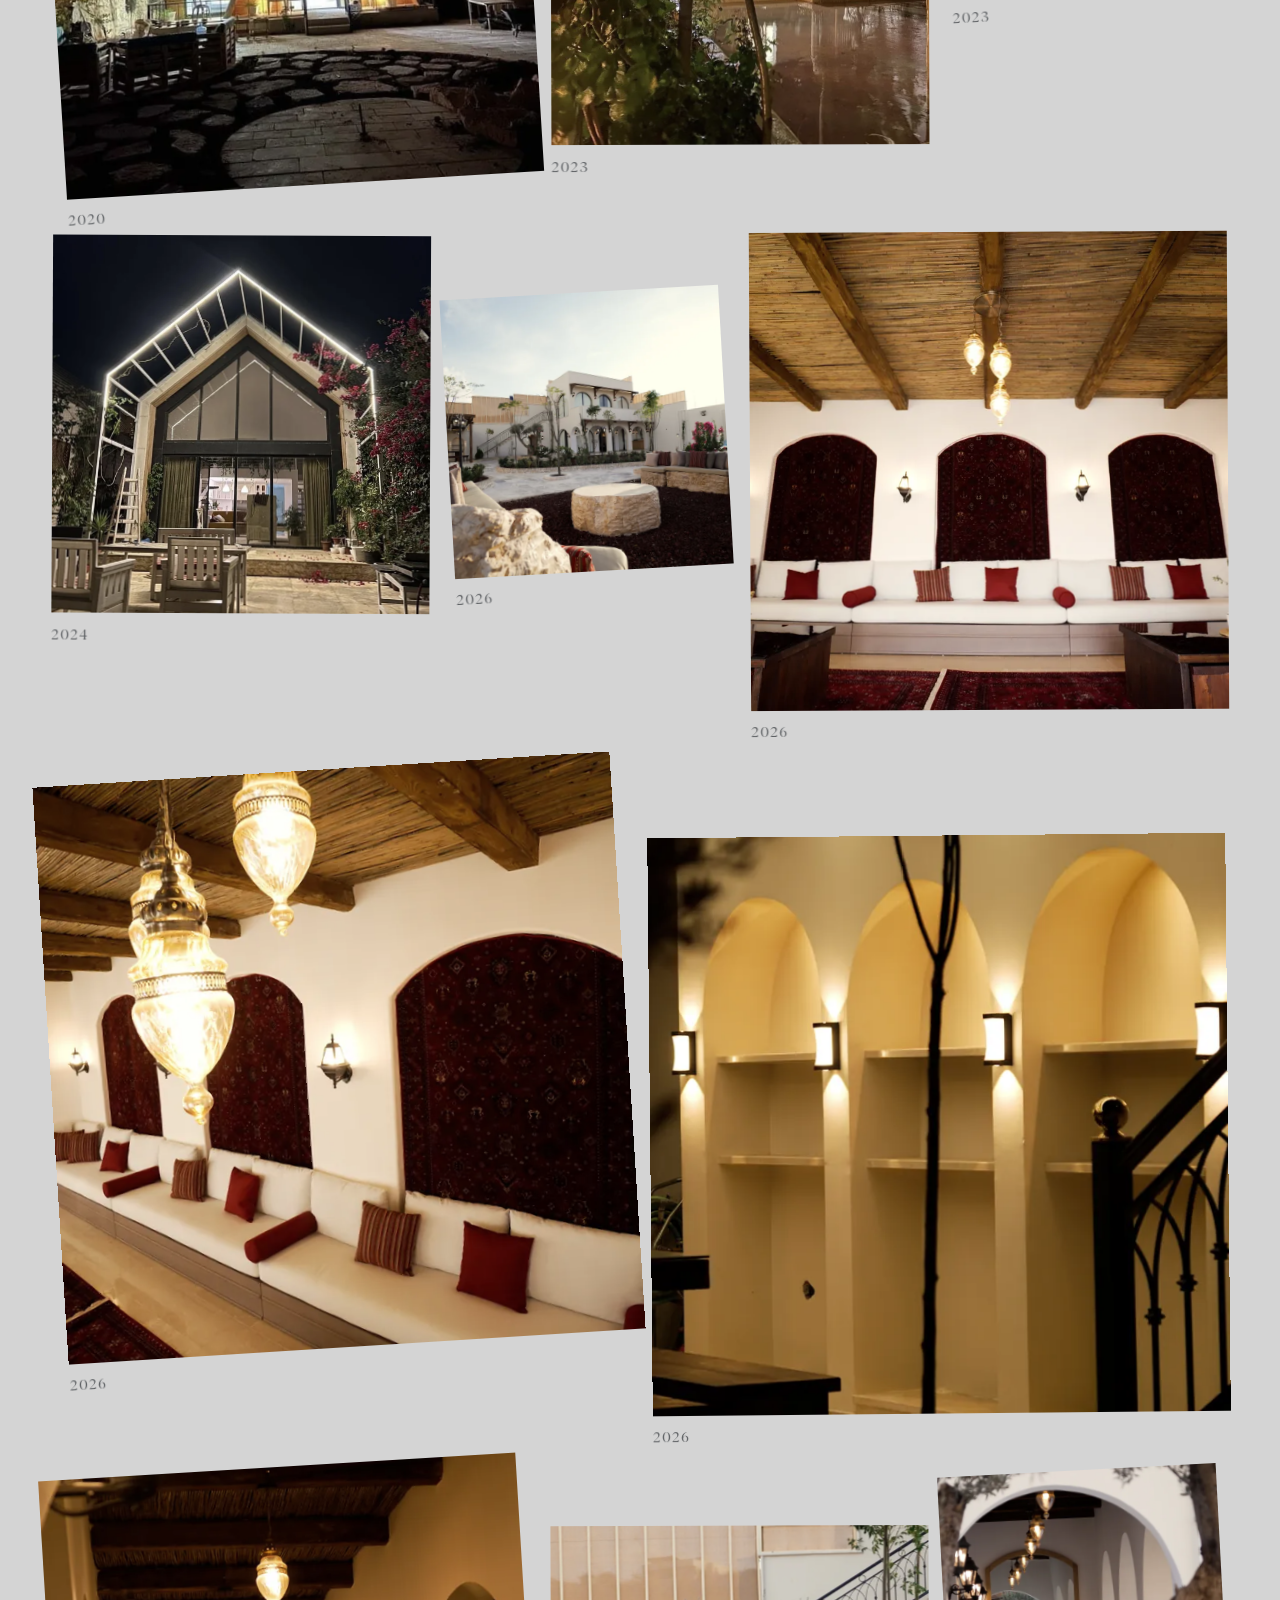
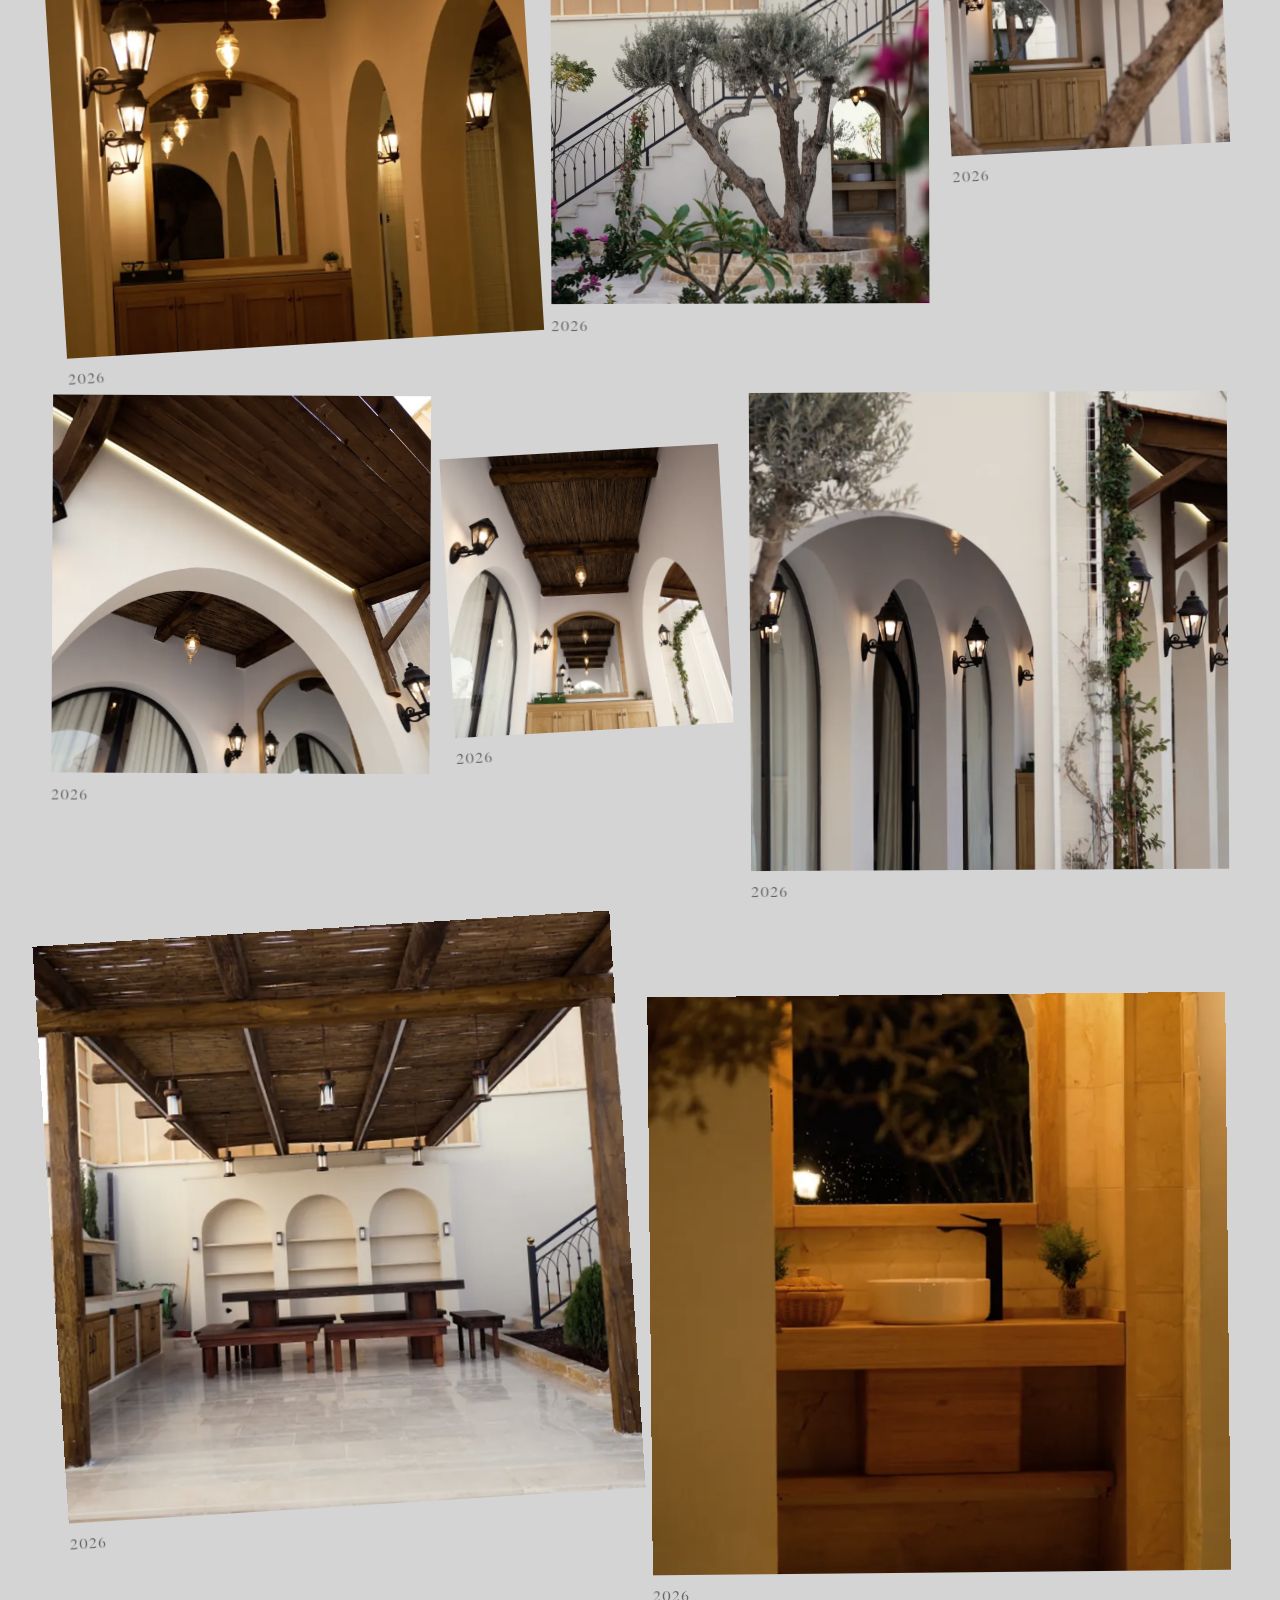
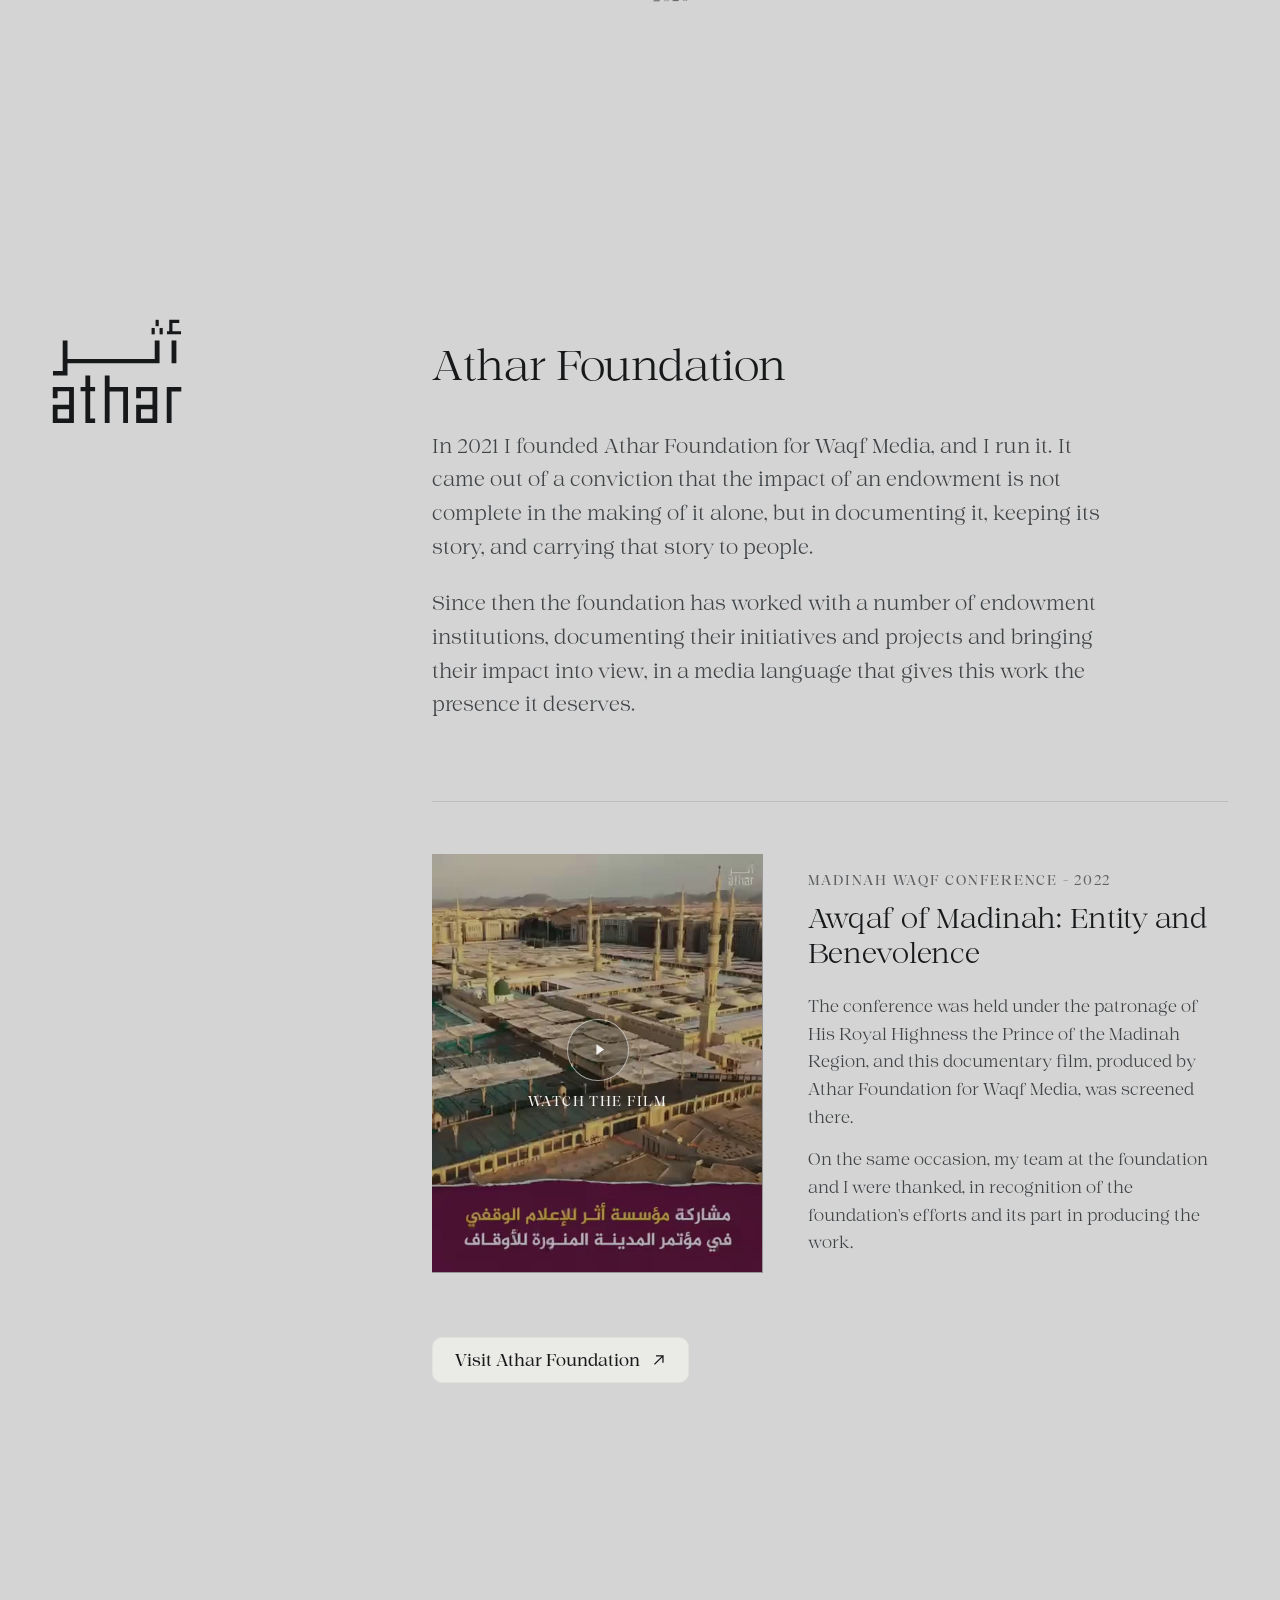
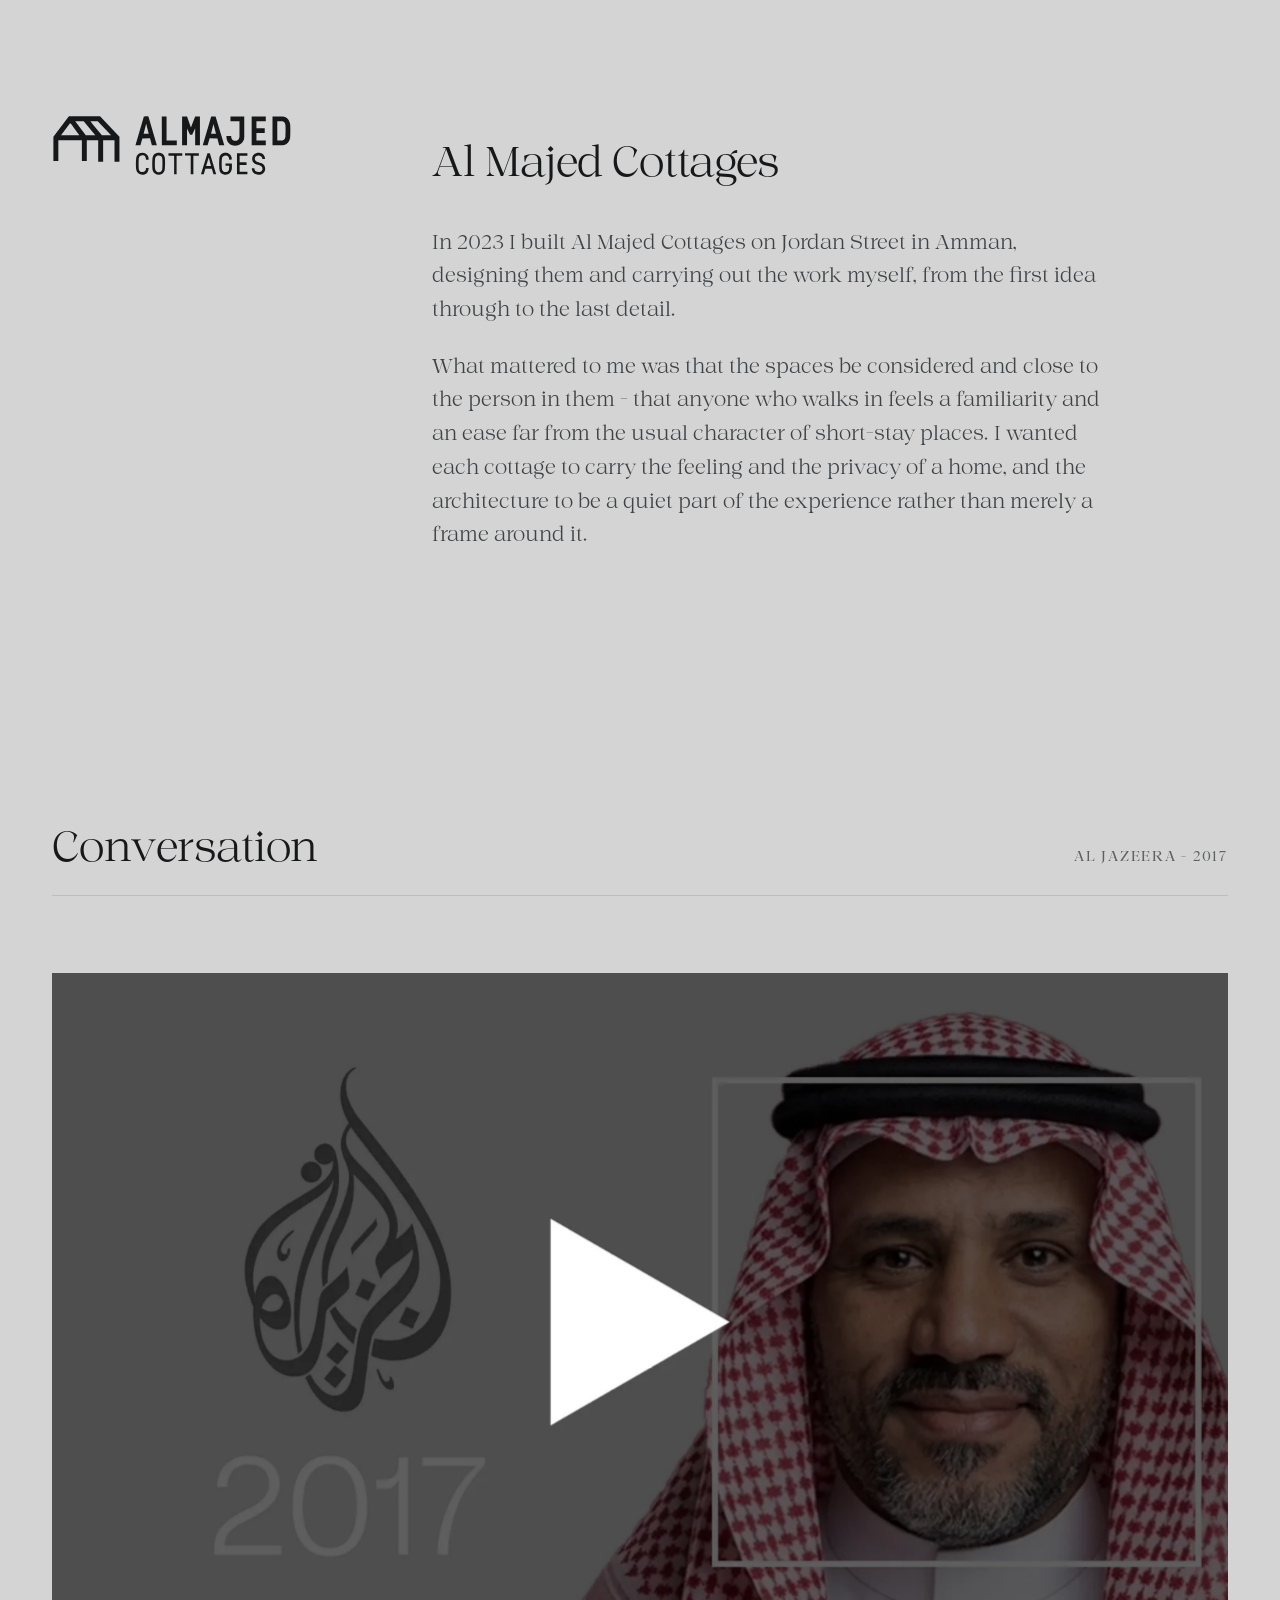
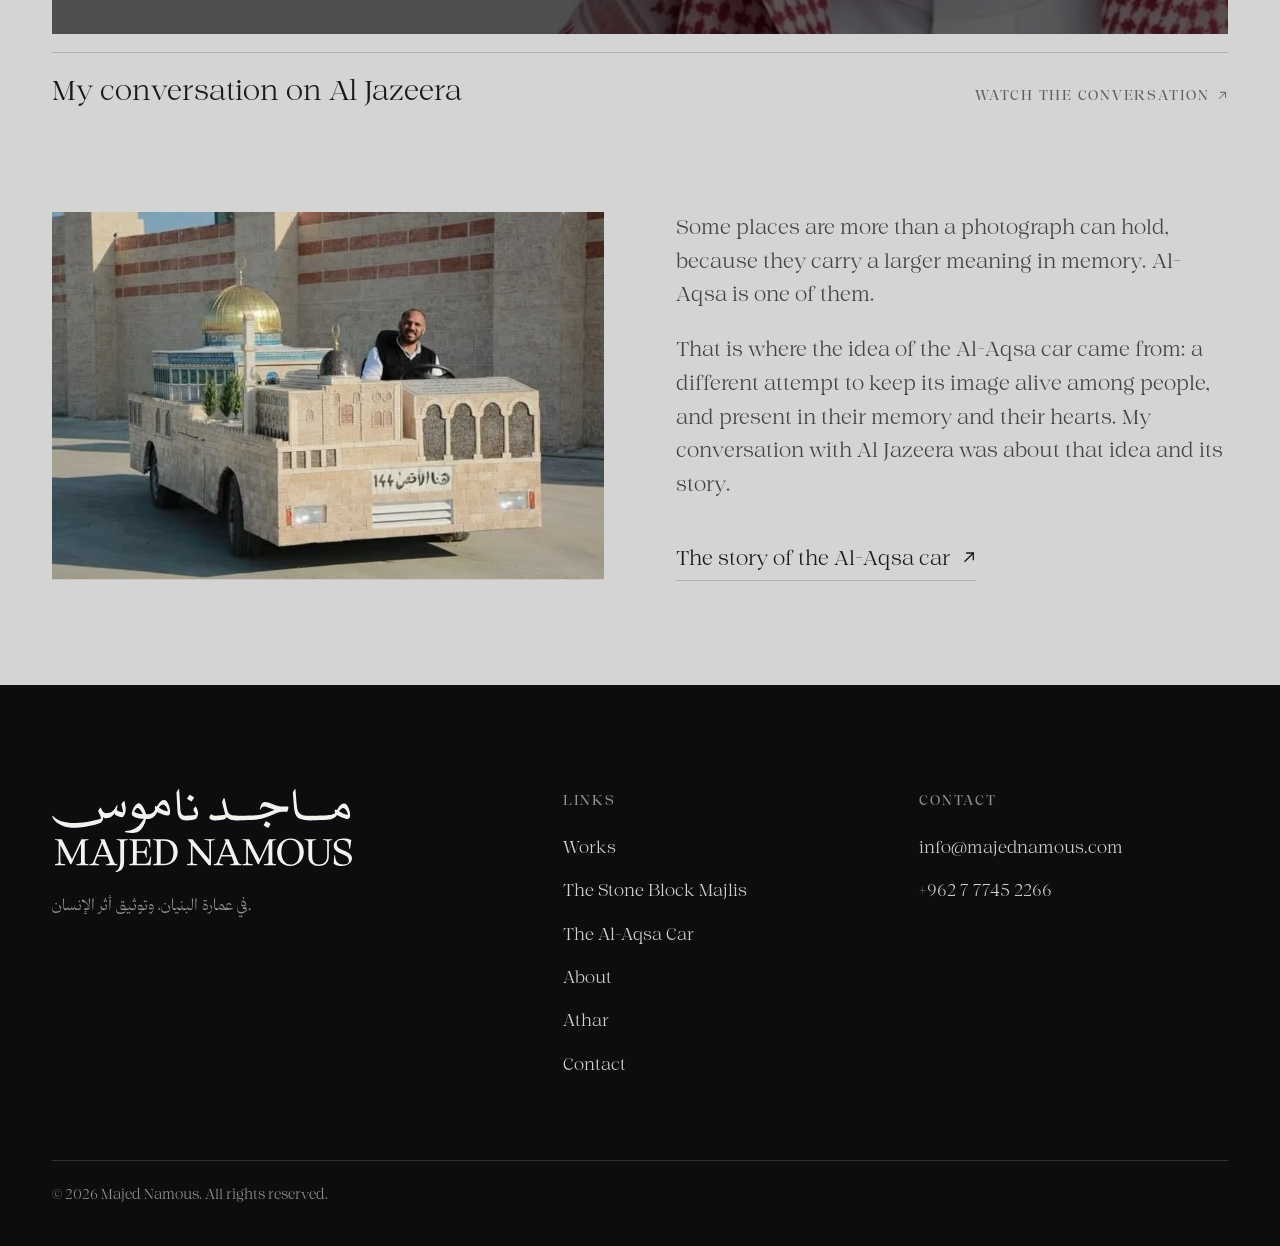
==== commit 44e9493a: "Add the 2026 house photos, Stone Block Majlis film" ====
--- a/en/index.html
+++ b/en/index.html
@@ -23,7 +23,7 @@
   <meta name="twitter:card" content="summary_large_image">
   <link rel="preload" as="font" type="font/woff" href="../assets/fonts/thmanyah-light.woff" crossorigin>
   <link rel="preload" as="image" type="image/webp" href="../assets/img/work-2016-400.webp" fetchpriority="high">
-  <link rel="stylesheet" href="../assets/css/site.css?v=45bcbfe7">
+  <link rel="stylesheet" href="../assets/css/site.css?v=8e017c58">
 </head>
 <body>
 <a class="skip" href="#main">Skip to content</a>
@@ -81,7 +81,7 @@
       </div>
     </div>
     <div class="hero__strip">
-      <div class="hero__field" aria-hidden="true"><div class="hero__row hero__row--a"><span class="hero__tile"><img src="../assets/img/work-2007-400.webp" alt="" loading="eager" decoding="async" width="400" height="400"></span><span class="hero__tile"><img src="../assets/img/work-2012-400.webp" alt="" loading="eager" decoding="async" width="400" height="400"></span><span class="hero__tile"><img src="../assets/img/work-2013-400.webp" alt="" loading="eager" decoding="async" width="400" height="400"></span><span class="hero__tile"><img src="../assets/img/work-2015-400.webp" alt="" loading="eager" decoding="async" width="400" height="400"></span><span class="hero__tile"><img src="../assets/img/work-2016-400.webp" alt="" loading="eager" decoding="async" width="400" height="400"></span><span class="hero__tile"><img src="../assets/img/work-2017-400.webp" alt="" loading="eager" decoding="async" width="400" height="400"></span><span class="hero__tile"><img src="../assets/img/work-2018-b-400.webp" alt="" loading="eager" decoding="async" width="400" height="400"></span><span class="hero__tile"><img src="../assets/img/work-2018-400.webp" alt="" loading="eager" decoding="async" width="400" height="400"></span><span class="hero__tile"><img src="../assets/img/work-2020-400.webp" alt="" loading="eager" decoding="async" width="400" height="400"></span><span class="hero__tile"><img src="../assets/img/work-2023-400.webp" alt="" loading="eager" decoding="async" width="400" height="400"></span><span class="hero__tile"><img src="../assets/img/work-2023-b-400.webp" alt="" loading="eager" decoding="async" width="400" height="400"></span><span class="hero__tile"><img src="../assets/img/work-2024-400.webp" alt="" loading="eager" decoding="async" width="400" height="400"></span><span class="hero__tile"><img src="../assets/img/work-2007-400.webp" alt="" loading="eager" decoding="async" width="400" height="400"></span><span class="hero__tile"><img src="../assets/img/work-2012-400.webp" alt="" loading="eager" decoding="async" width="400" height="400"></span><span class="hero__tile"><img src="../assets/img/work-2013-400.webp" alt="" loading="eager" decoding="async" width="400" height="400"></span><span class="hero__tile"><img src="../assets/img/work-2015-400.webp" alt="" loading="eager" decoding="async" width="400" height="400"></span><span class="hero__tile"><img src="../assets/img/work-2016-400.webp" alt="" loading="eager" decoding="async" width="400" height="400"></span><span class="hero__tile"><img src="../assets/img/work-2017-400.webp" alt="" loading="eager" decoding="async" width="400" height="400"></span><span class="hero__tile"><img src="../assets/img/work-2018-b-400.webp" alt="" loading="eager" decoding="async" width="400" height="400"></span><span class="hero__tile"><img src="../assets/img/work-2018-400.webp" alt="" loading="eager" decoding="async" width="400" height="400"></span><span class="hero__tile"><img src="../assets/img/work-2020-400.webp" alt="" loading="eager" decoding="async" width="400" height="400"></span><span class="hero__tile"><img src="../assets/img/work-2023-400.webp" alt="" loading="eager" decoding="async" width="400" height="400"></span><span class="hero__tile"><img src="../assets/img/work-2023-b-400.webp" alt="" loading="eager" decoding="async" width="400" height="400"></span><span class="hero__tile"><img src="../assets/img/work-2024-400.webp" alt="" loading="eager" decoding="async" width="400" height="400"></span><span class="hero__tile"><img src="../assets/img/work-2007-400.webp" alt="" loading="eager" decoding="async" width="400" height="400"></span><span class="hero__tile"><img src="../assets/img/work-2012-400.webp" alt="" loading="eager" decoding="async" width="400" height="400"></span><span class="hero__tile"><img src="../assets/img/work-2013-400.webp" alt="" loading="eager" decoding="async" width="400" height="400"></span><span class="hero__tile"><img src="../assets/img/work-2015-400.webp" alt="" loading="eager" decoding="async" width="400" height="400"></span><span class="hero__tile"><img src="../assets/img/work-2016-400.webp" alt="" loading="eager" decoding="async" width="400" height="400"></span><span class="hero__tile"><img src="../assets/img/work-2017-400.webp" alt="" loading="eager" decoding="async" width="400" height="400"></span><span class="hero__tile"><img src="../assets/img/work-2018-b-400.webp" alt="" loading="eager" decoding="async" width="400" height="400"></span><span class="hero__tile"><img src="../assets/img/work-2018-400.webp" alt="" loading="eager" decoding="async" width="400" height="400"></span><span class="hero__tile"><img src="../assets/img/work-2020-400.webp" alt="" loading="eager" decoding="async" width="400" height="400"></span><span class="hero__tile"><img src="../assets/img/work-2023-400.webp" alt="" loading="eager" decoding="async" width="400" height="400"></span><span class="hero__tile"><img src="../assets/img/work-2023-b-400.webp" alt="" loading="eager" decoding="async" width="400" height="400"></span><span class="hero__tile"><img src="../assets/img/work-2024-400.webp" alt="" loading="eager" decoding="async" width="400" height="400"></span><span class="hero__tile"><img src="../assets/img/work-2007-400.webp" alt="" loading="eager" decoding="async" width="400" height="400"></span><span class="hero__tile"><img src="../assets/img/work-2012-400.webp" alt="" loading="eager" decoding="async" width="400" height="400"></span><span class="hero__tile"><img src="../assets/img/work-2013-400.webp" alt="" loading="eager" decoding="async" width="400" height="400"></span><span class="hero__tile"><img src="../assets/img/work-2015-400.webp" alt="" loading="eager" decoding="async" width="400" height="400"></span><span class="hero__tile"><img src="../assets/img/work-2016-400.webp" alt="" loading="eager" decoding="async" width="400" height="400"></span><span class="hero__tile"><img src="../assets/img/work-2017-400.webp" alt="" loading="eager" decoding="async" width="400" height="400"></span><span class="hero__tile"><img src="../assets/img/work-2018-b-400.webp" alt="" loading="eager" decoding="async" width="400" height="400"></span><span class="hero__tile"><img src="../assets/img/work-2018-400.webp" alt="" loading="eager" decoding="async" width="400" height="400"></span><span class="hero__tile"><img src="../assets/img/work-2020-400.webp" alt="" loading="eager" decoding="async" width="400" height="400"></span><span class="hero__tile"><img src="../assets/img/work-2023-400.webp" alt="" loading="eager" decoding="async" width="400" height="400"></span><span class="hero__tile"><img src="../assets/img/work-2023-b-400.webp" alt="" loading="eager" decoding="async" width="400" height="400"></span><span class="hero__tile"><img src="../assets/img/work-2024-400.webp" alt="" loading="eager" decoding="async" width="400" height="400"></span><span class="hero__tile"><img src="../assets/img/work-2007-400.webp" alt="" loading="eager" decoding="async" width="400" height="400"></span><span class="hero__tile"><img src="../assets/img/work-2012-400.webp" alt="" loading="eager" decoding="async" width="400" height="400"></span><span class="hero__tile"><img src="../assets/img/work-2013-400.webp" alt="" loading="eager" decoding="async" width="400" height="400"></span><span class="hero__tile"><img src="../assets/img/work-2015-400.webp" alt="" loading="eager" decoding="async" width="400" height="400"></span><span class="hero__tile"><img src="../assets/img/work-2016-400.webp" alt="" loading="eager" decoding="async" width="400" height="400"></span><span class="hero__tile"><img src="../assets/img/work-2017-400.webp" alt="" loading="eager" decoding="async" width="400" height="400"></span><span class="hero__tile"><img src="../assets/img/work-2018-b-400.webp" alt="" loading="eager" decoding="async" width="400" height="400"></span><span class="hero__tile"><img src="../assets/img/work-2018-400.webp" alt="" loading="eager" decoding="async" width="400" height="400"></span><span class="hero__tile"><img src="../assets/img/work-2020-400.webp" alt="" loading="eager" decoding="async" width="400" height="400"></span><span class="hero__tile"><img src="../assets/img/work-2023-400.webp" alt="" loading="eager" decoding="async" width="400" height="400"></span><span class="hero__tile"><img src="../assets/img/work-2023-b-400.webp" alt="" loading="eager" decoding="async" width="400" height="400"></span><span class="hero__tile"><img src="../assets/img/work-2024-400.webp" alt="" loading="eager" decoding="async" width="400" height="400"></span><span class="hero__tile"><img src="../assets/img/work-2007-400.webp" alt="" loading="eager" decoding="async" width="400" height="400"></span><span class="hero__tile"><img src="../assets/img/work-2012-400.webp" alt="" loading="eager" decoding="async" width="400" height="400"></span><span class="hero__tile"><img src="../assets/img/work-2013-400.webp" alt="" loading="eager" decoding="async" width="400" height="400"></span><span class="hero__tile"><img src="../assets/img/work-2015-400.webp" alt="" loading="eager" decoding="async" width="400" height="400"></span><span class="hero__tile"><img src="../assets/img/work-2016-400.webp" alt="" loading="eager" decoding="async" width="400" height="400"></span><span class="hero__tile"><img src="../assets/img/work-2017-400.webp" alt="" loading="eager" decoding="async" width="400" height="400"></span><span class="hero__tile"><img src="../assets/img/work-2018-b-400.webp" alt="" loading="eager" decoding="async" width="400" height="400"></span><span class="hero__tile"><img src="../assets/img/work-2018-400.webp" alt="" loading="eager" decoding="async" width="400" height="400"></span><span class="hero__tile"><img src="../assets/img/work-2020-400.webp" alt="" loading="eager" decoding="async" width="400" height="400"></span><span class="hero__tile"><img src="../assets/img/work-2023-400.webp" alt="" loading="eager" decoding="async" width="400" height="400"></span><span class="hero__tile"><img src="../assets/img/work-2023-b-400.webp" alt="" loading="eager" decoding="async" width="400" height="400"></span><span class="hero__tile"><img src="../assets/img/work-2024-400.webp" alt="" loading="eager" decoding="async" width="400" height="400"></span></div><div class="hero__row hero__row--b"><span class="hero__tile"><img src="../assets/img/work-2016-400.webp" alt="" loading="eager" decoding="async" width="400" height="400"></span><span class="hero__tile"><img src="../assets/img/work-2017-400.webp" alt="" loading="eager" decoding="async" width="400" height="400"></span><span class="hero__tile"><img src="../assets/img/work-2018-b-400.webp" alt="" loading="eager" decoding="async" width="400" height="400"></span><span class="hero__tile"><img src="../assets/img/work-2018-400.webp" alt="" loading="eager" decoding="async" width="400" height="400"></span><span class="hero__tile"><img src="../assets/img/work-2020-400.webp" alt="" loading="eager" decoding="async" width="400" height="400"></span><span class="hero__tile"><img src="../assets/img/work-2023-400.webp" alt="" loading="eager" decoding="async" width="400" height="400"></span><span class="hero__tile"><img src="../assets/img/work-2023-b-400.webp" alt="" loading="eager" decoding="async" width="400" height="400"></span><span class="hero__tile"><img src="../assets/img/work-2024-400.webp" alt="" loading="eager" decoding="async" width="400" height="400"></span><span class="hero__tile"><img src="../assets/img/work-2007-400.webp" alt="" loading="eager" decoding="async" width="400" height="400"></span><span class="hero__tile"><img src="../assets/img/work-2012-400.webp" alt="" loading="eager" decoding="async" width="400" height="400"></span><span class="hero__tile"><img src="../assets/img/work-2013-400.webp" alt="" loading="eager" decoding="async" width="400" height="400"></span><span class="hero__tile"><img src="../assets/img/work-2015-400.webp" alt="" loading="eager" decoding="async" width="400" height="400"></span><span class="hero__tile"><img src="../assets/img/work-2016-400.webp" alt="" loading="eager" decoding="async" width="400" height="400"></span><span class="hero__tile"><img src="../assets/img/work-2017-400.webp" alt="" loading="eager" decoding="async" width="400" height="400"></span><span class="hero__tile"><img src="../assets/img/work-2018-b-400.webp" alt="" loading="eager" decoding="async" width="400" height="400"></span><span class="hero__tile"><img src="../assets/img/work-2018-400.webp" alt="" loading="eager" decoding="async" width="400" height="400"></span><span class="hero__tile"><img src="../assets/img/work-2020-400.webp" alt="" loading="eager" decoding="async" width="400" height="400"></span><span class="hero__tile"><img src="../assets/img/work-2023-400.webp" alt="" loading="eager" decoding="async" width="400" height="400"></span><span class="hero__tile"><img src="../assets/img/work-2023-b-400.webp" alt="" loading="eager" decoding="async" width="400" height="400"></span><span class="hero__tile"><img src="../assets/img/work-2024-400.webp" alt="" loading="eager" decoding="async" width="400" height="400"></span><span class="hero__tile"><img src="../assets/img/work-2007-400.webp" alt="" loading="eager" decoding="async" width="400" height="400"></span><span class="hero__tile"><img src="../assets/img/work-2012-400.webp" alt="" loading="eager" decoding="async" width="400" height="400"></span><span class="hero__tile"><img src="../assets/img/work-2013-400.webp" alt="" loading="eager" decoding="async" width="400" height="400"></span><span class="hero__tile"><img src="../assets/img/work-2015-400.webp" alt="" loading="eager" decoding="async" width="400" height="400"></span><span class="hero__tile"><img src="../assets/img/work-2016-400.webp" alt="" loading="eager" decoding="async" width="400" height="400"></span><span class="hero__tile"><img src="../assets/img/work-2017-400.webp" alt="" loading="eager" decoding="async" width="400" height="400"></span><span class="hero__tile"><img src="../assets/img/work-2018-b-400.webp" alt="" loading="eager" decoding="async" width="400" height="400"></span><span class="hero__tile"><img src="../assets/img/work-2018-400.webp" alt="" loading="eager" decoding="async" width="400" height="400"></span><span class="hero__tile"><img src="../assets/img/work-2020-400.webp" alt="" loading="eager" decoding="async" width="400" height="400"></span><span class="hero__tile"><img src="../assets/img/work-2023-400.webp" alt="" loading="eager" decoding="async" width="400" height="400"></span><span class="hero__tile"><img src="../assets/img/work-2023-b-400.webp" alt="" loading="eager" decoding="async" width="400" height="400"></span><span class="hero__tile"><img src="../assets/img/work-2024-400.webp" alt="" loading="eager" decoding="async" width="400" height="400"></span><span class="hero__tile"><img src="../assets/img/work-2007-400.webp" alt="" loading="eager" decoding="async" width="400" height="400"></span><span class="hero__tile"><img src="../assets/img/work-2012-400.webp" alt="" loading="eager" decoding="async" width="400" height="400"></span><span class="hero__tile"><img src="../assets/img/work-2013-400.webp" alt="" loading="eager" decoding="async" width="400" height="400"></span><span class="hero__tile"><img src="../assets/img/work-2015-400.webp" alt="" loading="eager" decoding="async" width="400" height="400"></span><span class="hero__tile"><img src="../assets/img/work-2016-400.webp" alt="" loading="eager" decoding="async" width="400" height="400"></span><span class="hero__tile"><img src="../assets/img/work-2017-400.webp" alt="" loading="eager" decoding="async" width="400" height="400"></span><span class="hero__tile"><img src="../assets/img/work-2018-b-400.webp" alt="" loading="eager" decoding="async" width="400" height="400"></span><span class="hero__tile"><img src="../assets/img/work-2018-400.webp" alt="" loading="eager" decoding="async" width="400" height="400"></span><span class="hero__tile"><img src="../assets/img/work-2020-400.webp" alt="" loading="eager" decoding="async" width="400" height="400"></span><span class="hero__tile"><img src="../assets/img/work-2023-400.webp" alt="" loading="eager" decoding="async" width="400" height="400"></span><span class="hero__tile"><img src="../assets/img/work-2023-b-400.webp" alt="" loading="eager" decoding="async" width="400" height="400"></span><span class="hero__tile"><img src="../assets/img/work-2024-400.webp" alt="" loading="eager" decoding="async" width="400" height="400"></span><span class="hero__tile"><img src="../assets/img/work-2007-400.webp" alt="" loading="eager" decoding="async" width="400" height="400"></span><span class="hero__tile"><img src="../assets/img/work-2012-400.webp" alt="" loading="eager" decoding="async" width="400" height="400"></span><span class="hero__tile"><img src="../assets/img/work-2013-400.webp" alt="" loading="eager" decoding="async" width="400" height="400"></span><span class="hero__tile"><img src="../assets/img/work-2015-400.webp" alt="" loading="eager" decoding="async" width="400" height="400"></span><span class="hero__tile"><img src="../assets/img/work-2016-400.webp" alt="" loading="eager" decoding="async" width="400" height="400"></span><span class="hero__tile"><img src="../assets/img/work-2017-400.webp" alt="" loading="eager" decoding="async" width="400" height="400"></span><span class="hero__tile"><img src="../assets/img/work-2018-b-400.webp" alt="" loading="eager" decoding="async" width="400" height="400"></span><span class="hero__tile"><img src="../assets/img/work-2018-400.webp" alt="" loading="eager" decoding="async" width="400" height="400"></span><span class="hero__tile"><img src="../assets/img/work-2020-400.webp" alt="" loading="eager" decoding="async" width="400" height="400"></span><span class="hero__tile"><img src="../assets/img/work-2023-400.webp" alt="" loading="eager" decoding="async" width="400" height="400"></span><span class="hero__tile"><img src="../assets/img/work-2023-b-400.webp" alt="" loading="eager" decoding="async" width="400" height="400"></span><span class="hero__tile"><img src="../assets/img/work-2024-400.webp" alt="" loading="eager" decoding="async" width="400" height="400"></span><span class="hero__tile"><img src="../assets/img/work-2007-400.webp" alt="" loading="eager" decoding="async" width="400" height="400"></span><span class="hero__tile"><img src="../assets/img/work-2012-400.webp" alt="" loading="eager" decoding="async" width="400" height="400"></span><span class="hero__tile"><img src="../assets/img/work-2013-400.webp" alt="" loading="eager" decoding="async" width="400" height="400"></span><span class="hero__tile"><img src="../assets/img/work-2015-400.webp" alt="" loading="eager" decoding="async" width="400" height="400"></span><span class="hero__tile"><img src="../assets/img/work-2016-400.webp" alt="" loading="eager" decoding="async" width="400" height="400"></span><span class="hero__tile"><img src="../assets/img/work-2017-400.webp" alt="" loading="eager" decoding="async" width="400" height="400"></span><span class="hero__tile"><img src="../assets/img/work-2018-b-400.webp" alt="" loading="eager" decoding="async" width="400" height="400"></span><span class="hero__tile"><img src="../assets/img/work-2018-400.webp" alt="" loading="eager" decoding="async" width="400" height="400"></span><span class="hero__tile"><img src="../assets/img/work-2020-400.webp" alt="" loading="eager" decoding="async" width="400" height="400"></span><span class="hero__tile"><img src="../assets/img/work-2023-400.webp" alt="" loading="eager" decoding="async" width="400" height="400"></span><span class="hero__tile"><img src="../assets/img/work-2023-b-400.webp" alt="" loading="eager" decoding="async" width="400" height="400"></span><span class="hero__tile"><img src="../assets/img/work-2024-400.webp" alt="" loading="eager" decoding="async" width="400" height="400"></span><span class="hero__tile"><img src="../assets/img/work-2007-400.webp" alt="" loading="eager" decoding="async" width="400" height="400"></span><span class="hero__tile"><img src="../assets/img/work-2012-400.webp" alt="" loading="eager" decoding="async" width="400" height="400"></span><span class="hero__tile"><img src="../assets/img/work-2013-400.webp" alt="" loading="eager" decoding="async" width="400" height="400"></span><span class="hero__tile"><img src="../assets/img/work-2015-400.webp" alt="" loading="eager" decoding="async" width="400" height="400"></span></div></div>
+      <div class="hero__field" aria-hidden="true"><div class="hero__row hero__row--a"><span class="hero__tile"><img src="../assets/img/work-2016-400.webp" alt="" loading="eager" decoding="async" width="400" height="400"></span><span class="hero__tile"><img src="../assets/img/hero-2026-d-400.webp" alt="" loading="eager" decoding="async" width="400" height="400"></span><span class="hero__tile"><img src="../assets/img/work-2007-400.webp" alt="" loading="eager" decoding="async" width="400" height="400"></span><span class="hero__tile"><img src="../assets/img/work-2026-b-400.webp" alt="" loading="eager" decoding="async" width="400" height="400"></span><span class="hero__tile"><img src="../assets/img/work-2018-400.webp" alt="" loading="eager" decoding="async" width="400" height="400"></span><span class="hero__tile"><img src="../assets/img/hero-2026-a-400.webp" alt="" loading="eager" decoding="async" width="400" height="400"></span><span class="hero__tile"><img src="../assets/img/work-2013-400.webp" alt="" loading="eager" decoding="async" width="400" height="400"></span><span class="hero__tile"><img src="../assets/img/work-2026-f-400.webp" alt="" loading="eager" decoding="async" width="400" height="400"></span><span class="hero__tile"><img src="../assets/img/work-2023-400.webp" alt="" loading="eager" decoding="async" width="400" height="400"></span><span class="hero__tile"><img src="../assets/img/work-2026-j-400.webp" alt="" loading="eager" decoding="async" width="400" height="400"></span><span class="hero__tile"><img src="../assets/img/work-2015-400.webp" alt="" loading="eager" decoding="async" width="400" height="400"></span><span class="hero__tile"><img src="../assets/img/work-2026-k-400.webp" alt="" loading="eager" decoding="async" width="400" height="400"></span><span class="hero__tile"><img src="../assets/img/work-2016-400.webp" alt="" loading="eager" decoding="async" width="400" height="400"></span><span class="hero__tile"><img src="../assets/img/hero-2026-d-400.webp" alt="" loading="eager" decoding="async" width="400" height="400"></span><span class="hero__tile"><img src="../assets/img/work-2007-400.webp" alt="" loading="eager" decoding="async" width="400" height="400"></span><span class="hero__tile"><img src="../assets/img/work-2026-b-400.webp" alt="" loading="eager" decoding="async" width="400" height="400"></span><span class="hero__tile"><img src="../assets/img/work-2018-400.webp" alt="" loading="eager" decoding="async" width="400" height="400"></span><span class="hero__tile"><img src="../assets/img/hero-2026-a-400.webp" alt="" loading="eager" decoding="async" width="400" height="400"></span><span class="hero__tile"><img src="../assets/img/work-2013-400.webp" alt="" loading="eager" decoding="async" width="400" height="400"></span><span class="hero__tile"><img src="../assets/img/work-2026-f-400.webp" alt="" loading="eager" decoding="async" width="400" height="400"></span><span class="hero__tile"><img src="../assets/img/work-2023-400.webp" alt="" loading="eager" decoding="async" width="400" height="400"></span><span class="hero__tile"><img src="../assets/img/work-2026-j-400.webp" alt="" loading="eager" decoding="async" width="400" height="400"></span><span class="hero__tile"><img src="../assets/img/work-2015-400.webp" alt="" loading="eager" decoding="async" width="400" height="400"></span><span class="hero__tile"><img src="../assets/img/work-2026-k-400.webp" alt="" loading="eager" decoding="async" width="400" height="400"></span><span class="hero__tile"><img src="../assets/img/work-2016-400.webp" alt="" loading="eager" decoding="async" width="400" height="400"></span><span class="hero__tile"><img src="../assets/img/hero-2026-d-400.webp" alt="" loading="eager" decoding="async" width="400" height="400"></span><span class="hero__tile"><img src="../assets/img/work-2007-400.webp" alt="" loading="eager" decoding="async" width="400" height="400"></span><span class="hero__tile"><img src="../assets/img/work-2026-b-400.webp" alt="" loading="eager" decoding="async" width="400" height="400"></span><span class="hero__tile"><img src="../assets/img/work-2018-400.webp" alt="" loading="eager" decoding="async" width="400" height="400"></span><span class="hero__tile"><img src="../assets/img/hero-2026-a-400.webp" alt="" loading="eager" decoding="async" width="400" height="400"></span><span class="hero__tile"><img src="../assets/img/work-2013-400.webp" alt="" loading="eager" decoding="async" width="400" height="400"></span><span class="hero__tile"><img src="../assets/img/work-2026-f-400.webp" alt="" loading="eager" decoding="async" width="400" height="400"></span><span class="hero__tile"><img src="../assets/img/work-2023-400.webp" alt="" loading="eager" decoding="async" width="400" height="400"></span><span class="hero__tile"><img src="../assets/img/work-2026-j-400.webp" alt="" loading="eager" decoding="async" width="400" height="400"></span><span class="hero__tile"><img src="../assets/img/work-2015-400.webp" alt="" loading="eager" decoding="async" width="400" height="400"></span><span class="hero__tile"><img src="../assets/img/work-2026-k-400.webp" alt="" loading="eager" decoding="async" width="400" height="400"></span><span class="hero__tile"><img src="../assets/img/work-2016-400.webp" alt="" loading="eager" decoding="async" width="400" height="400"></span><span class="hero__tile"><img src="../assets/img/hero-2026-d-400.webp" alt="" loading="eager" decoding="async" width="400" height="400"></span><span class="hero__tile"><img src="../assets/img/work-2007-400.webp" alt="" loading="eager" decoding="async" width="400" height="400"></span><span class="hero__tile"><img src="../assets/img/work-2026-b-400.webp" alt="" loading="eager" decoding="async" width="400" height="400"></span><span class="hero__tile"><img src="../assets/img/work-2018-400.webp" alt="" loading="eager" decoding="async" width="400" height="400"></span><span class="hero__tile"><img src="../assets/img/hero-2026-a-400.webp" alt="" loading="eager" decoding="async" width="400" height="400"></span><span class="hero__tile"><img src="../assets/img/work-2013-400.webp" alt="" loading="eager" decoding="async" width="400" height="400"></span><span class="hero__tile"><img src="../assets/img/work-2026-f-400.webp" alt="" loading="eager" decoding="async" width="400" height="400"></span><span class="hero__tile"><img src="../assets/img/work-2023-400.webp" alt="" loading="eager" decoding="async" width="400" height="400"></span><span class="hero__tile"><img src="../assets/img/work-2026-j-400.webp" alt="" loading="eager" decoding="async" width="400" height="400"></span><span class="hero__tile"><img src="../assets/img/work-2015-400.webp" alt="" loading="eager" decoding="async" width="400" height="400"></span><span class="hero__tile"><img src="../assets/img/work-2026-k-400.webp" alt="" loading="eager" decoding="async" width="400" height="400"></span><span class="hero__tile"><img src="../assets/img/work-2016-400.webp" alt="" loading="eager" decoding="async" width="400" height="400"></span><span class="hero__tile"><img src="../assets/img/hero-2026-d-400.webp" alt="" loading="eager" decoding="async" width="400" height="400"></span><span class="hero__tile"><img src="../assets/img/work-2007-400.webp" alt="" loading="eager" decoding="async" width="400" height="400"></span><span class="hero__tile"><img src="../assets/img/work-2026-b-400.webp" alt="" loading="eager" decoding="async" width="400" height="400"></span><span class="hero__tile"><img src="../assets/img/work-2018-400.webp" alt="" loading="eager" decoding="async" width="400" height="400"></span><span class="hero__tile"><img src="../assets/img/hero-2026-a-400.webp" alt="" loading="eager" decoding="async" width="400" height="400"></span><span class="hero__tile"><img src="../assets/img/work-2013-400.webp" alt="" loading="eager" decoding="async" width="400" height="400"></span><span class="hero__tile"><img src="../assets/img/work-2026-f-400.webp" alt="" loading="eager" decoding="async" width="400" height="400"></span><span class="hero__tile"><img src="../assets/img/work-2023-400.webp" alt="" loading="eager" decoding="async" width="400" height="400"></span><span class="hero__tile"><img src="../assets/img/work-2026-j-400.webp" alt="" loading="eager" decoding="async" width="400" height="400"></span><span class="hero__tile"><img src="../assets/img/work-2015-400.webp" alt="" loading="eager" decoding="async" width="400" height="400"></span><span class="hero__tile"><img src="../assets/img/work-2026-k-400.webp" alt="" loading="eager" decoding="async" width="400" height="400"></span><span class="hero__tile"><img src="../assets/img/work-2016-400.webp" alt="" loading="eager" decoding="async" width="400" height="400"></span><span class="hero__tile"><img src="../assets/img/hero-2026-d-400.webp" alt="" loading="eager" decoding="async" width="400" height="400"></span><span class="hero__tile"><img src="../assets/img/work-2007-400.webp" alt="" loading="eager" decoding="async" width="400" height="400"></span><span class="hero__tile"><img src="../assets/img/work-2026-b-400.webp" alt="" loading="eager" decoding="async" width="400" height="400"></span><span class="hero__tile"><img src="../assets/img/work-2018-400.webp" alt="" loading="eager" decoding="async" width="400" height="400"></span><span class="hero__tile"><img src="../assets/img/hero-2026-a-400.webp" alt="" loading="eager" decoding="async" width="400" height="400"></span><span class="hero__tile"><img src="../assets/img/work-2013-400.webp" alt="" loading="eager" decoding="async" width="400" height="400"></span><span class="hero__tile"><img src="../assets/img/work-2026-f-400.webp" alt="" loading="eager" decoding="async" width="400" height="400"></span><span class="hero__tile"><img src="../assets/img/work-2023-400.webp" alt="" loading="eager" decoding="async" width="400" height="400"></span><span class="hero__tile"><img src="../assets/img/work-2026-j-400.webp" alt="" loading="eager" decoding="async" width="400" height="400"></span><span class="hero__tile"><img src="../assets/img/work-2015-400.webp" alt="" loading="eager" decoding="async" width="400" height="400"></span><span class="hero__tile"><img src="../assets/img/work-2026-k-400.webp" alt="" loading="eager" decoding="async" width="400" height="400"></span></div><div class="hero__row hero__row--b"><span class="hero__tile"><img src="../assets/img/work-2026-g-400.webp" alt="" loading="eager" decoding="async" width="400" height="400"></span><span class="hero__tile"><img src="../assets/img/work-2012-400.webp" alt="" loading="eager" decoding="async" width="400" height="400"></span><span class="hero__tile"><img src="../assets/img/hero-2026-b-400.webp" alt="" loading="eager" decoding="async" width="400" height="400"></span><span class="hero__tile"><img src="../assets/img/work-2017-400.webp" alt="" loading="eager" decoding="async" width="400" height="400"></span><span class="hero__tile"><img src="../assets/img/work-2026-d-400.webp" alt="" loading="eager" decoding="async" width="400" height="400"></span><span class="hero__tile"><img src="../assets/img/work-2018-b-400.webp" alt="" loading="eager" decoding="async" width="400" height="400"></span><span class="hero__tile"><img src="../assets/img/hero-2026-c-400.webp" alt="" loading="eager" decoding="async" width="400" height="400"></span><span class="hero__tile"><img src="../assets/img/work-2020-400.webp" alt="" loading="eager" decoding="async" width="400" height="400"></span><span class="hero__tile"><img src="../assets/img/work-2026-e-400.webp" alt="" loading="eager" decoding="async" width="400" height="400"></span><span class="hero__tile"><img src="../assets/img/work-2024-400.webp" alt="" loading="eager" decoding="async" width="400" height="400"></span><span class="hero__tile"><img src="../assets/img/work-2026-i-400.webp" alt="" loading="eager" decoding="async" width="400" height="400"></span><span class="hero__tile"><img src="../assets/img/work-2023-b-400.webp" alt="" loading="eager" decoding="async" width="400" height="400"></span><span class="hero__tile"><img src="../assets/img/work-2026-g-400.webp" alt="" loading="eager" decoding="async" width="400" height="400"></span><span class="hero__tile"><img src="../assets/img/work-2012-400.webp" alt="" loading="eager" decoding="async" width="400" height="400"></span><span class="hero__tile"><img src="../assets/img/hero-2026-b-400.webp" alt="" loading="eager" decoding="async" width="400" height="400"></span><span class="hero__tile"><img src="../assets/img/work-2017-400.webp" alt="" loading="eager" decoding="async" width="400" height="400"></span><span class="hero__tile"><img src="../assets/img/work-2026-d-400.webp" alt="" loading="eager" decoding="async" width="400" height="400"></span><span class="hero__tile"><img src="../assets/img/work-2018-b-400.webp" alt="" loading="eager" decoding="async" width="400" height="400"></span><span class="hero__tile"><img src="../assets/img/hero-2026-c-400.webp" alt="" loading="eager" decoding="async" width="400" height="400"></span><span class="hero__tile"><img src="../assets/img/work-2020-400.webp" alt="" loading="eager" decoding="async" width="400" height="400"></span><span class="hero__tile"><img src="../assets/img/work-2026-e-400.webp" alt="" loading="eager" decoding="async" width="400" height="400"></span><span class="hero__tile"><img src="../assets/img/work-2024-400.webp" alt="" loading="eager" decoding="async" width="400" height="400"></span><span class="hero__tile"><img src="../assets/img/work-2026-i-400.webp" alt="" loading="eager" decoding="async" width="400" height="400"></span><span class="hero__tile"><img src="../assets/img/work-2023-b-400.webp" alt="" loading="eager" decoding="async" width="400" height="400"></span><span class="hero__tile"><img src="../assets/img/work-2026-g-400.webp" alt="" loading="eager" decoding="async" width="400" height="400"></span><span class="hero__tile"><img src="../assets/img/work-2012-400.webp" alt="" loading="eager" decoding="async" width="400" height="400"></span><span class="hero__tile"><img src="../assets/img/hero-2026-b-400.webp" alt="" loading="eager" decoding="async" width="400" height="400"></span><span class="hero__tile"><img src="../assets/img/work-2017-400.webp" alt="" loading="eager" decoding="async" width="400" height="400"></span><span class="hero__tile"><img src="../assets/img/work-2026-d-400.webp" alt="" loading="eager" decoding="async" width="400" height="400"></span><span class="hero__tile"><img src="../assets/img/work-2018-b-400.webp" alt="" loading="eager" decoding="async" width="400" height="400"></span><span class="hero__tile"><img src="../assets/img/hero-2026-c-400.webp" alt="" loading="eager" decoding="async" width="400" height="400"></span><span class="hero__tile"><img src="../assets/img/work-2020-400.webp" alt="" loading="eager" decoding="async" width="400" height="400"></span><span class="hero__tile"><img src="../assets/img/work-2026-e-400.webp" alt="" loading="eager" decoding="async" width="400" height="400"></span><span class="hero__tile"><img src="../assets/img/work-2024-400.webp" alt="" loading="eager" decoding="async" width="400" height="400"></span><span class="hero__tile"><img src="../assets/img/work-2026-i-400.webp" alt="" loading="eager" decoding="async" width="400" height="400"></span><span class="hero__tile"><img src="../assets/img/work-2023-b-400.webp" alt="" loading="eager" decoding="async" width="400" height="400"></span><span class="hero__tile"><img src="../assets/img/work-2026-g-400.webp" alt="" loading="eager" decoding="async" width="400" height="400"></span><span class="hero__tile"><img src="../assets/img/work-2012-400.webp" alt="" loading="eager" decoding="async" width="400" height="400"></span><span class="hero__tile"><img src="../assets/img/hero-2026-b-400.webp" alt="" loading="eager" decoding="async" width="400" height="400"></span><span class="hero__tile"><img src="../assets/img/work-2017-400.webp" alt="" loading="eager" decoding="async" width="400" height="400"></span><span class="hero__tile"><img src="../assets/img/work-2026-d-400.webp" alt="" loading="eager" decoding="async" width="400" height="400"></span><span class="hero__tile"><img src="../assets/img/work-2018-b-400.webp" alt="" loading="eager" decoding="async" width="400" height="400"></span><span class="hero__tile"><img src="../assets/img/hero-2026-c-400.webp" alt="" loading="eager" decoding="async" width="400" height="400"></span><span class="hero__tile"><img src="../assets/img/work-2020-400.webp" alt="" loading="eager" decoding="async" width="400" height="400"></span><span class="hero__tile"><img src="../assets/img/work-2026-e-400.webp" alt="" loading="eager" decoding="async" width="400" height="400"></span><span class="hero__tile"><img src="../assets/img/work-2024-400.webp" alt="" loading="eager" decoding="async" width="400" height="400"></span><span class="hero__tile"><img src="../assets/img/work-2026-i-400.webp" alt="" loading="eager" decoding="async" width="400" height="400"></span><span class="hero__tile"><img src="../assets/img/work-2023-b-400.webp" alt="" loading="eager" decoding="async" width="400" height="400"></span><span class="hero__tile"><img src="../assets/img/work-2026-g-400.webp" alt="" loading="eager" decoding="async" width="400" height="400"></span><span class="hero__tile"><img src="../assets/img/work-2012-400.webp" alt="" loading="eager" decoding="async" width="400" height="400"></span><span class="hero__tile"><img src="../assets/img/hero-2026-b-400.webp" alt="" loading="eager" decoding="async" width="400" height="400"></span><span class="hero__tile"><img src="../assets/img/work-2017-400.webp" alt="" loading="eager" decoding="async" width="400" height="400"></span><span class="hero__tile"><img src="../assets/img/work-2026-d-400.webp" alt="" loading="eager" decoding="async" width="400" height="400"></span><span class="hero__tile"><img src="../assets/img/work-2018-b-400.webp" alt="" loading="eager" decoding="async" width="400" height="400"></span><span class="hero__tile"><img src="../assets/img/hero-2026-c-400.webp" alt="" loading="eager" decoding="async" width="400" height="400"></span><span class="hero__tile"><img src="../assets/img/work-2020-400.webp" alt="" loading="eager" decoding="async" width="400" height="400"></span><span class="hero__tile"><img src="../assets/img/work-2026-e-400.webp" alt="" loading="eager" decoding="async" width="400" height="400"></span><span class="hero__tile"><img src="../assets/img/work-2024-400.webp" alt="" loading="eager" decoding="async" width="400" height="400"></span><span class="hero__tile"><img src="../assets/img/work-2026-i-400.webp" alt="" loading="eager" decoding="async" width="400" height="400"></span><span class="hero__tile"><img src="../assets/img/work-2023-b-400.webp" alt="" loading="eager" decoding="async" width="400" height="400"></span><span class="hero__tile"><img src="../assets/img/work-2026-g-400.webp" alt="" loading="eager" decoding="async" width="400" height="400"></span><span class="hero__tile"><img src="../assets/img/work-2012-400.webp" alt="" loading="eager" decoding="async" width="400" height="400"></span><span class="hero__tile"><img src="../assets/img/hero-2026-b-400.webp" alt="" loading="eager" decoding="async" width="400" height="400"></span><span class="hero__tile"><img src="../assets/img/work-2017-400.webp" alt="" loading="eager" decoding="async" width="400" height="400"></span><span class="hero__tile"><img src="../assets/img/work-2026-d-400.webp" alt="" loading="eager" decoding="async" width="400" height="400"></span><span class="hero__tile"><img src="../assets/img/work-2018-b-400.webp" alt="" loading="eager" decoding="async" width="400" height="400"></span><span class="hero__tile"><img src="../assets/img/hero-2026-c-400.webp" alt="" loading="eager" decoding="async" width="400" height="400"></span><span class="hero__tile"><img src="../assets/img/work-2020-400.webp" alt="" loading="eager" decoding="async" width="400" height="400"></span><span class="hero__tile"><img src="../assets/img/work-2026-e-400.webp" alt="" loading="eager" decoding="async" width="400" height="400"></span><span class="hero__tile"><img src="../assets/img/work-2024-400.webp" alt="" loading="eager" decoding="async" width="400" height="400"></span><span class="hero__tile"><img src="../assets/img/work-2026-i-400.webp" alt="" loading="eager" decoding="async" width="400" height="400"></span><span class="hero__tile"><img src="../assets/img/work-2023-b-400.webp" alt="" loading="eager" decoding="async" width="400" height="400"></span></div></div>
     </div>
   </section>
 
@@ -108,6 +108,16 @@
       <div class="section-head reveal">
         <h2 class="section-title" id="works-title">Works</h2>
       </div>
+      <div class="works__lead">
+        <figure class="lead-shot lead-shot--wide img-reveal">
+          <span class="lead-shot__frame"><picture><source type="image/webp" srcset="../assets/img/home-facade-1600.webp 1600w, ../assets/img/home-facade-1200.webp 1200w, ../assets/img/home-facade-800.webp 800w" sizes="(min-width: 1320px) 820px, (min-width: 880px) 62vw, 92vw"><img src="../assets/img/home-facade-1600.jpg" alt="The white front of the house, its three arches and timber canopies, a marble court before it" loading="lazy" decoding="async" width="1600" height="900"></picture></span>
+          <figcaption class="tile__year">2026</figcaption>
+        </figure>
+        <figure class="lead-shot lead-shot--tall img-reveal" data-delay="1">
+          <span class="lead-shot__frame"><picture><source type="image/webp" srcset="../assets/img/home-majed-864.webp 864w, ../assets/img/home-majed-600.webp 600w" sizes="(min-width: 1320px) 300px, (min-width: 880px) 23vw, 70vw"><img src="../assets/img/home-majed-864.jpg" alt="Majed Namous seated at the table under the pergola, the lit niches behind him" loading="lazy" decoding="async" width="864" height="1080"></picture></span>
+          <figcaption class="tile__year">In the place</figcaption>
+        </figure>
+      </div>
       <div class="mosaic" data-mosaic>
         <figure class="tile">
           <span class="tile__frame"><picture><source type="image/webp" srcset="../assets/img/work-2007-1000.webp 1000w, ../assets/img/work-2007-640.webp 640w, ../assets/img/work-2007-400.webp 400w" sizes="(min-width: 1000px) 42vw, (min-width: 720px) 46vw, 46vw"><img src="../assets/img/work-2007-1000.jpg" alt="Interior courtyard with ablaq stonework and a central water basin" loading="lazy" decoding="async" width="1000" height="1000"></picture></span>
@@ -156,6 +166,54 @@
         <figure class="tile">
           <span class="tile__frame"><picture><source type="image/webp" srcset="../assets/img/work-2024-1000.webp 1000w, ../assets/img/work-2024-640.webp 640w, ../assets/img/work-2024-400.webp 400w" sizes="(min-width: 1000px) 42vw, (min-width: 720px) 46vw, 46vw"><img src="../assets/img/work-2024-1000.jpg" alt="White living space under a gable, its tall window opening onto the plain" loading="lazy" decoding="async" width="1000" height="1000"></picture></span>
           <figcaption class="tile__year">2024</figcaption>
+        </figure>
+        <figure class="tile">
+          <span class="tile__frame"><picture><source type="image/webp" srcset="../assets/img/work-2026-a-1000.webp 1000w, ../assets/img/work-2026-a-640.webp 640w, ../assets/img/work-2026-a-400.webp 400w" sizes="(min-width: 1000px) 42vw, (min-width: 720px) 46vw, 46vw"><img src="../assets/img/work-2026-a-1000.jpg" alt="The courtyard at sunset, the stone block seats in the foreground" loading="lazy" decoding="async" width="1000" height="1000"></picture></span>
+          <figcaption class="tile__year">2026</figcaption>
+        </figure>
+        <figure class="tile">
+          <span class="tile__frame"><picture><source type="image/webp" srcset="../assets/img/work-2026-b-1000.webp 1000w, ../assets/img/work-2026-b-640.webp 640w, ../assets/img/work-2026-b-400.webp 400w" sizes="(min-width: 1000px) 42vw, (min-width: 720px) 46vw, 46vw"><img src="../assets/img/work-2026-b-1000.jpg" alt="An interior majlis with three carpeted arches under a timber and reed ceiling" loading="lazy" decoding="async" width="1000" height="1000"></picture></span>
+          <figcaption class="tile__year">2026</figcaption>
+        </figure>
+        <figure class="tile">
+          <span class="tile__frame"><picture><source type="image/webp" srcset="../assets/img/work-2026-c-1000.webp 1000w, ../assets/img/work-2026-c-640.webp 640w, ../assets/img/work-2026-c-400.webp 400w" sizes="(min-width: 1000px) 42vw, (min-width: 720px) 46vw, 46vw"><img src="../assets/img/work-2026-c-1000.jpg" alt="The interior majlis with its brass lanterns and carpeted arches" loading="lazy" decoding="async" width="1000" height="1000"></picture></span>
+          <figcaption class="tile__year">2026</figcaption>
+        </figure>
+        <figure class="tile">
+          <span class="tile__frame"><picture><source type="image/webp" srcset="../assets/img/work-2026-d-1000.webp 1000w, ../assets/img/work-2026-d-640.webp 640w, ../assets/img/work-2026-d-400.webp 400w" sizes="(min-width: 1000px) 42vw, (min-width: 720px) 46vw, 46vw"><img src="../assets/img/work-2026-d-1000.jpg" alt="Arched shelf niches in warm light at night, beside an iron railing" loading="lazy" decoding="async" width="1000" height="1000"></picture></span>
+          <figcaption class="tile__year">2026</figcaption>
+        </figure>
+        <figure class="tile">
+          <span class="tile__frame"><picture><source type="image/webp" srcset="../assets/img/work-2026-e-1000.webp 1000w, ../assets/img/work-2026-e-640.webp 640w, ../assets/img/work-2026-e-400.webp 400w" sizes="(min-width: 1000px) 42vw, (min-width: 720px) 46vw, 46vw"><img src="../assets/img/work-2026-e-1000.jpg" alt="An arched gallery lit by lanterns at night, a timber-framed mirror at its end" loading="lazy" decoding="async" width="1000" height="1000"></picture></span>
+          <figcaption class="tile__year">2026</figcaption>
+        </figure>
+        <figure class="tile">
+          <span class="tile__frame"><picture><source type="image/webp" srcset="../assets/img/work-2026-f-1000.webp 1000w, ../assets/img/work-2026-f-640.webp 640w, ../assets/img/work-2026-f-400.webp 400w" sizes="(min-width: 1000px) 42vw, (min-width: 720px) 46vw, 46vw"><img src="../assets/img/work-2026-f-1000.jpg" alt="An olive tree before the outdoor stair, bougainvillea around it" loading="lazy" decoding="async" width="1000" height="1000"></picture></span>
+          <figcaption class="tile__year">2026</figcaption>
+        </figure>
+        <figure class="tile">
+          <span class="tile__frame"><picture><source type="image/webp" srcset="../assets/img/work-2026-g-1000.webp 1000w, ../assets/img/work-2026-g-640.webp 640w, ../assets/img/work-2026-g-400.webp 400w" sizes="(min-width: 1000px) 42vw, (min-width: 720px) 46vw, 46vw"><img src="../assets/img/work-2026-g-1000.jpg" alt="A white arch seen through olive branches, a lantern-lit gallery inside" loading="lazy" decoding="async" width="1000" height="1000"></picture></span>
+          <figcaption class="tile__year">2026</figcaption>
+        </figure>
+        <figure class="tile">
+          <span class="tile__frame"><picture><source type="image/webp" srcset="../assets/img/work-2026-h-1000.webp 1000w, ../assets/img/work-2026-h-640.webp 640w, ../assets/img/work-2026-h-400.webp 400w" sizes="(min-width: 1000px) 42vw, (min-width: 720px) 46vw, 46vw"><img src="../assets/img/work-2026-h-1000.jpg" alt="A timber canopy above the entrance arch, an iron lantern on the wall" loading="lazy" decoding="async" width="1000" height="1000"></picture></span>
+          <figcaption class="tile__year">2026</figcaption>
+        </figure>
+        <figure class="tile">
+          <span class="tile__frame"><picture><source type="image/webp" srcset="../assets/img/work-2026-i-1000.webp 1000w, ../assets/img/work-2026-i-640.webp 640w, ../assets/img/work-2026-i-400.webp 400w" sizes="(min-width: 1000px) 42vw, (min-width: 720px) 46vw, 46vw"><img src="../assets/img/work-2026-i-1000.jpg" alt="A gallery under timber beams and reed, arches facing a mirror" loading="lazy" decoding="async" width="1000" height="1000"></picture></span>
+          <figcaption class="tile__year">2026</figcaption>
+        </figure>
+        <figure class="tile">
+          <span class="tile__frame"><picture><source type="image/webp" srcset="../assets/img/work-2026-j-1000.webp 1000w, ../assets/img/work-2026-j-640.webp 640w, ../assets/img/work-2026-j-400.webp 400w" sizes="(min-width: 1000px) 42vw, (min-width: 720px) 46vw, 46vw"><img src="../assets/img/work-2026-j-1000.jpg" alt="An arcaded front with lanterns, a timber awning and climbing plants" loading="lazy" decoding="async" width="1000" height="1000"></picture></span>
+          <figcaption class="tile__year">2026</figcaption>
+        </figure>
+        <figure class="tile">
+          <span class="tile__frame"><picture><source type="image/webp" srcset="../assets/img/work-2026-k-1000.webp 1000w, ../assets/img/work-2026-k-640.webp 640w, ../assets/img/work-2026-k-400.webp 400w" sizes="(min-width: 1000px) 42vw, (min-width: 720px) 46vw, 46vw"><img src="../assets/img/work-2026-k-1000.jpg" alt="A reed-roofed timber pergola over a long table, three niches behind it" loading="lazy" decoding="async" width="1000" height="1000"></picture></span>
+          <figcaption class="tile__year">2026</figcaption>
+        </figure>
+        <figure class="tile">
+          <span class="tile__frame"><picture><source type="image/webp" srcset="../assets/img/work-2026-l-1000.webp 1000w, ../assets/img/work-2026-l-640.webp 640w, ../assets/img/work-2026-l-400.webp 400w" sizes="(min-width: 1000px) 42vw, (min-width: 720px) 46vw, 46vw"><img src="../assets/img/work-2026-l-1000.jpg" alt="A basin on a timber shelf beneath an arched mirror, in warm light" loading="lazy" decoding="async" width="1000" height="1000"></picture></span>
+          <figcaption class="tile__year">2026</figcaption>
         </figure>
       </div>
     </div>
@@ -341,6 +399,6 @@
     </div>
   </div>
 </footer>
-<script src="../assets/js/site.js?v=3d705f26" defer></script>
+<script src="../assets/js/site.js?v=e6a3d847" defer></script>
 </body>
 </html>
--- a/assets/css/site.css
+++ b/assets/css/site.css
@@ -710,15 +710,44 @@
   .mosaic:hover .tile:not(:hover) .tile__frame img { filter: grayscale(0.4); opacity: 0.86; }
 }
 
-/* mosaic rhythm — sizes and small offsets */
-.tile:nth-child(1) { --r: -1.6; --k: 1.1; }
-.tile:nth-child(2) { --r: 1.2; --k: 0.8; }
-.tile:nth-child(3) { --r: -0.8; --k: 1.3; }
-.tile:nth-child(4) { --r: 1.8; --k: 0.9; }
-.tile:nth-child(5) { --r: -1.2; --k: 1.2; }
-.tile:nth-child(6) { --r: 0.9; --k: 0.7; }
-.tile:nth-child(7) { --r: -1.9; --k: 1; }
-.tile:nth-child(8) { --r: 1.4; --k: 1.15; }
+/* mosaic rhythm — sizes and small offsets, repeating every 8 tiles */
+.tile:nth-child(8n + 1) { --r: -1.6; --k: 1.1; }
+.tile:nth-child(8n + 2) { --r: 1.2; --k: 0.8; }
+.tile:nth-child(8n + 3) { --r: -0.8; --k: 1.3; }
+.tile:nth-child(8n + 4) { --r: 1.8; --k: 0.9; }
+.tile:nth-child(8n + 5) { --r: -1.2; --k: 1.2; }
+.tile:nth-child(8n + 6) { --r: 0.9; --k: 0.7; }
+.tile:nth-child(8n + 7) { --r: -1.9; --k: 1; }
+.tile:nth-child(8n + 8) { --r: 1.4; --k: 1.15; }
+
+/* the latest work, opening the section: a wide view and the maker in
+   the place. Mobile: stacked, the portrait stepped to the far side. */
+.works__lead {
+  display: grid;
+  gap: clamp(2rem, 7vw, 3rem);
+  margin-bottom: clamp(3.5rem, 10vw, 7rem);
+}
+.lead-shot { margin: 0; }
+.lead-shot__frame { display: block; overflow: hidden; background: var(--placeholder); }
+.lead-shot__frame picture { display: block; width: 100%; height: 100%; }
+.lead-shot__frame img { width: 100%; height: 100%; object-fit: cover; }
+.lead-shot--wide .lead-shot__frame { aspect-ratio: 16 / 9; }
+.lead-shot--tall { width: 64%; max-width: 320px; justify-self: end; }
+.lead-shot--tall .lead-shot__frame { aspect-ratio: 4 / 5; }
+.lead-shot--tall .lead-shot__frame img { object-position: 40% center; }
+@media (min-width: 880px) {
+  .works__lead {
+    grid-template-columns: repeat(12, minmax(0, 1fr));
+    column-gap: clamp(1.5rem, 2.4vw, 2.5rem);
+    align-items: end;
+  }
+  .lead-shot--wide { grid-column: 1 / span 8; }
+  .lead-shot--tall { grid-column: 10 / span 3; width: 100%; max-width: none; justify-self: stretch; }
+}
+@media (hover: hover) and (min-width: 1000px) {
+  .lead-shot__frame img { transition: transform 1.2s var(--ease); }
+  .lead-shot:hover .lead-shot__frame img { transform: scale(1.02); }
+}
 
 @media (max-width: 719.98px) {
   .tile:nth-child(4n + 2) { margin-top: 1.6rem; }
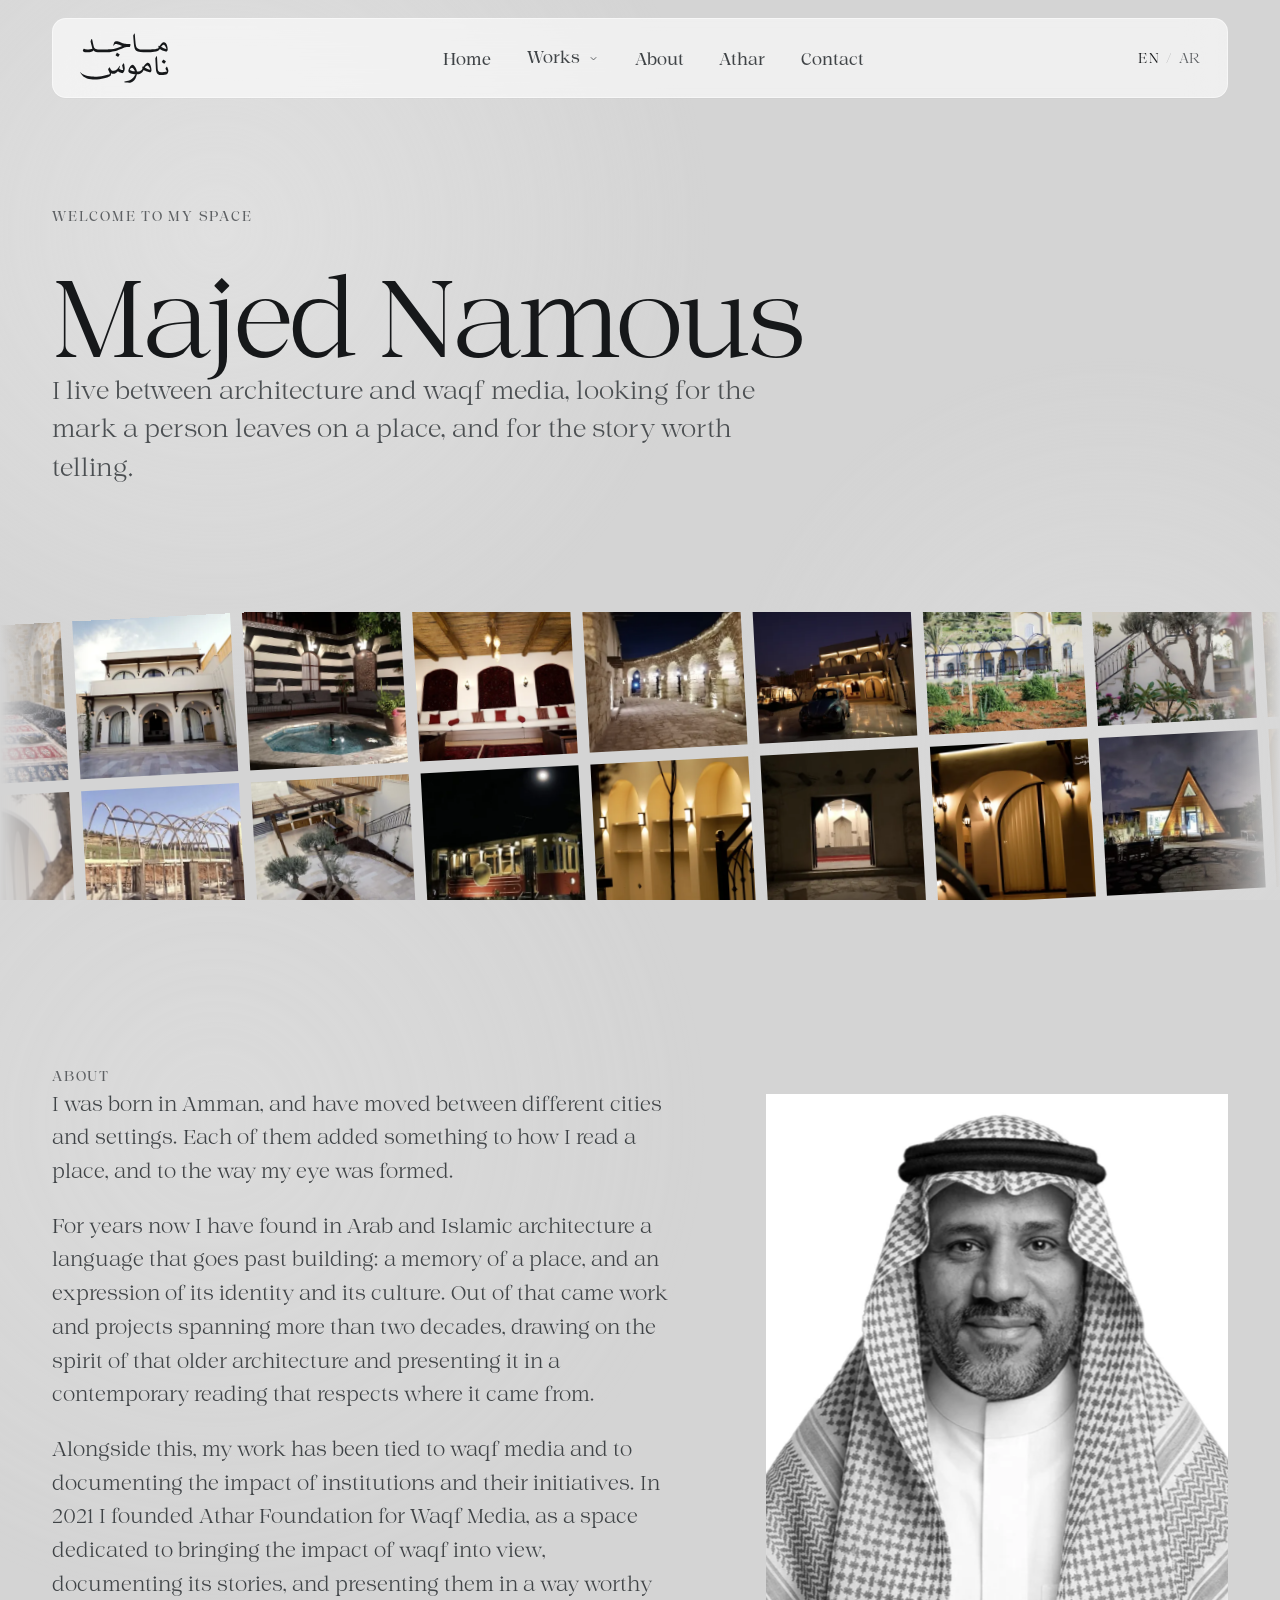
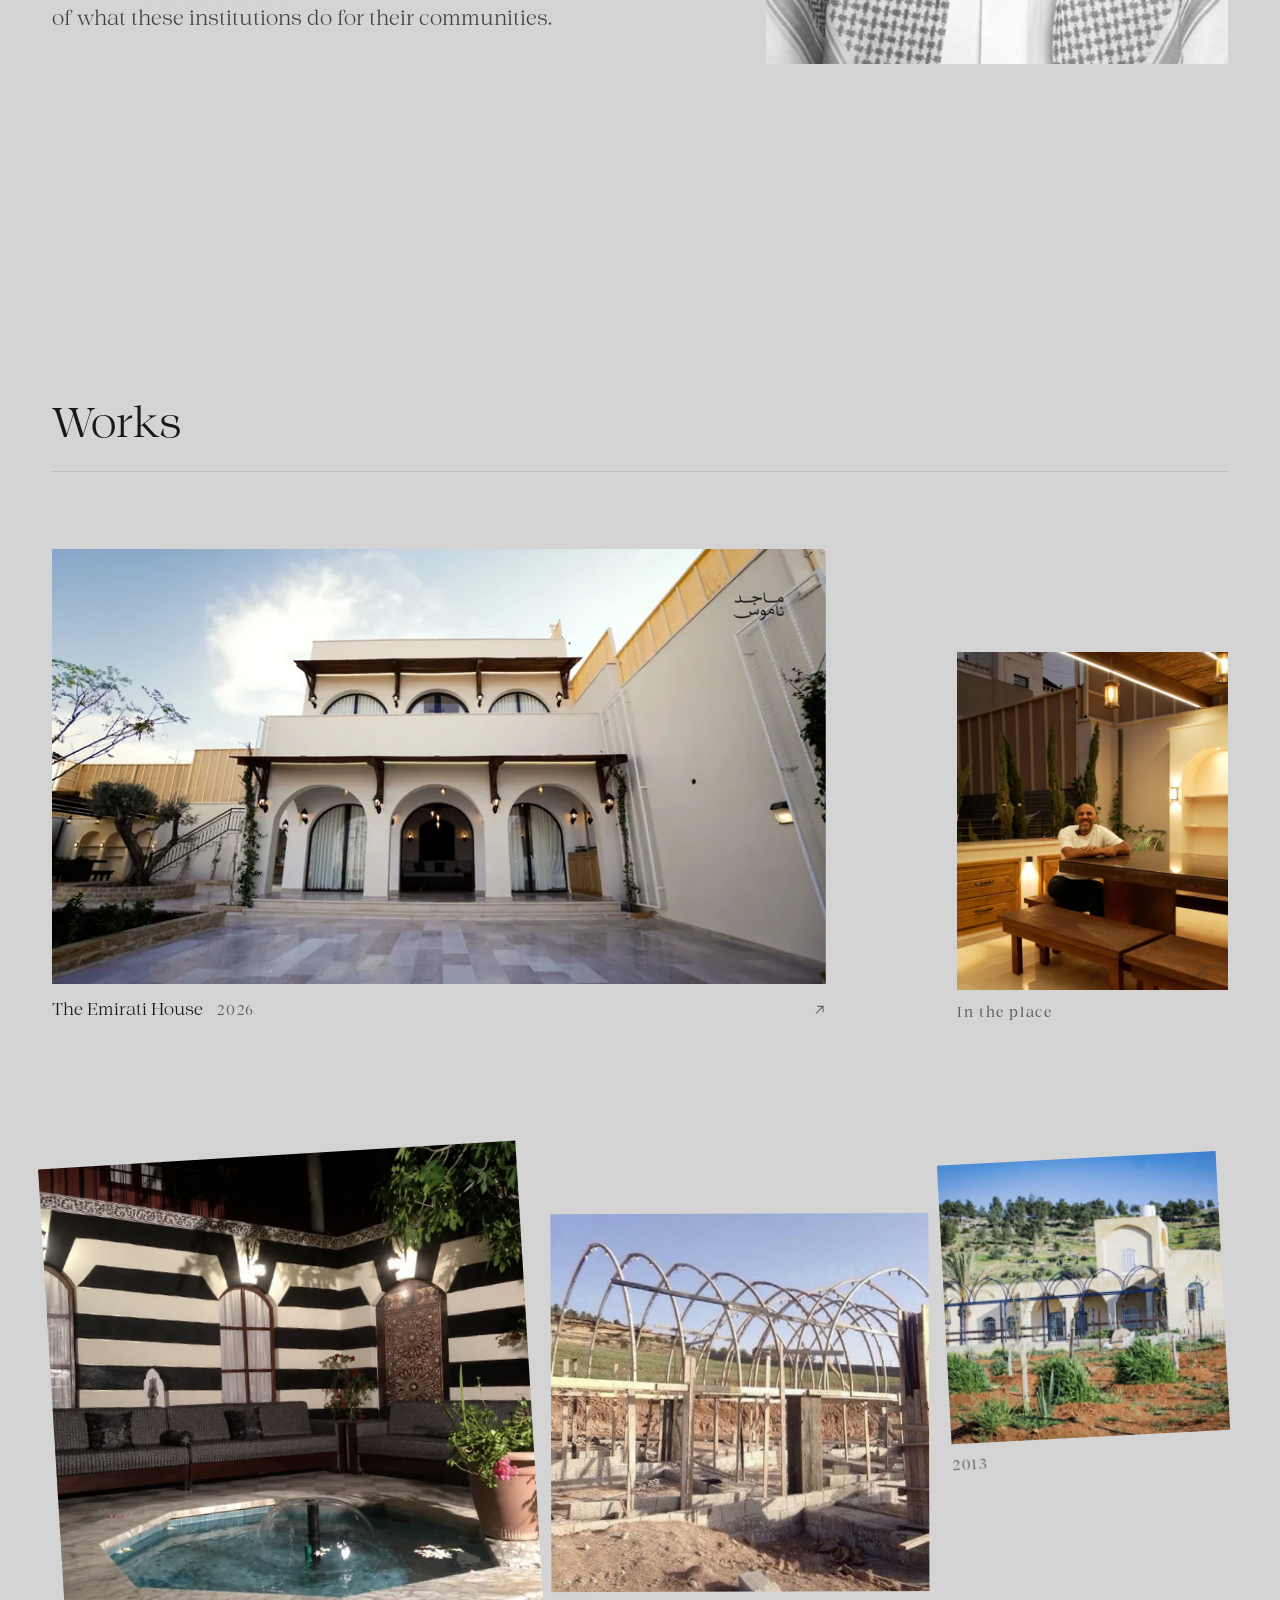
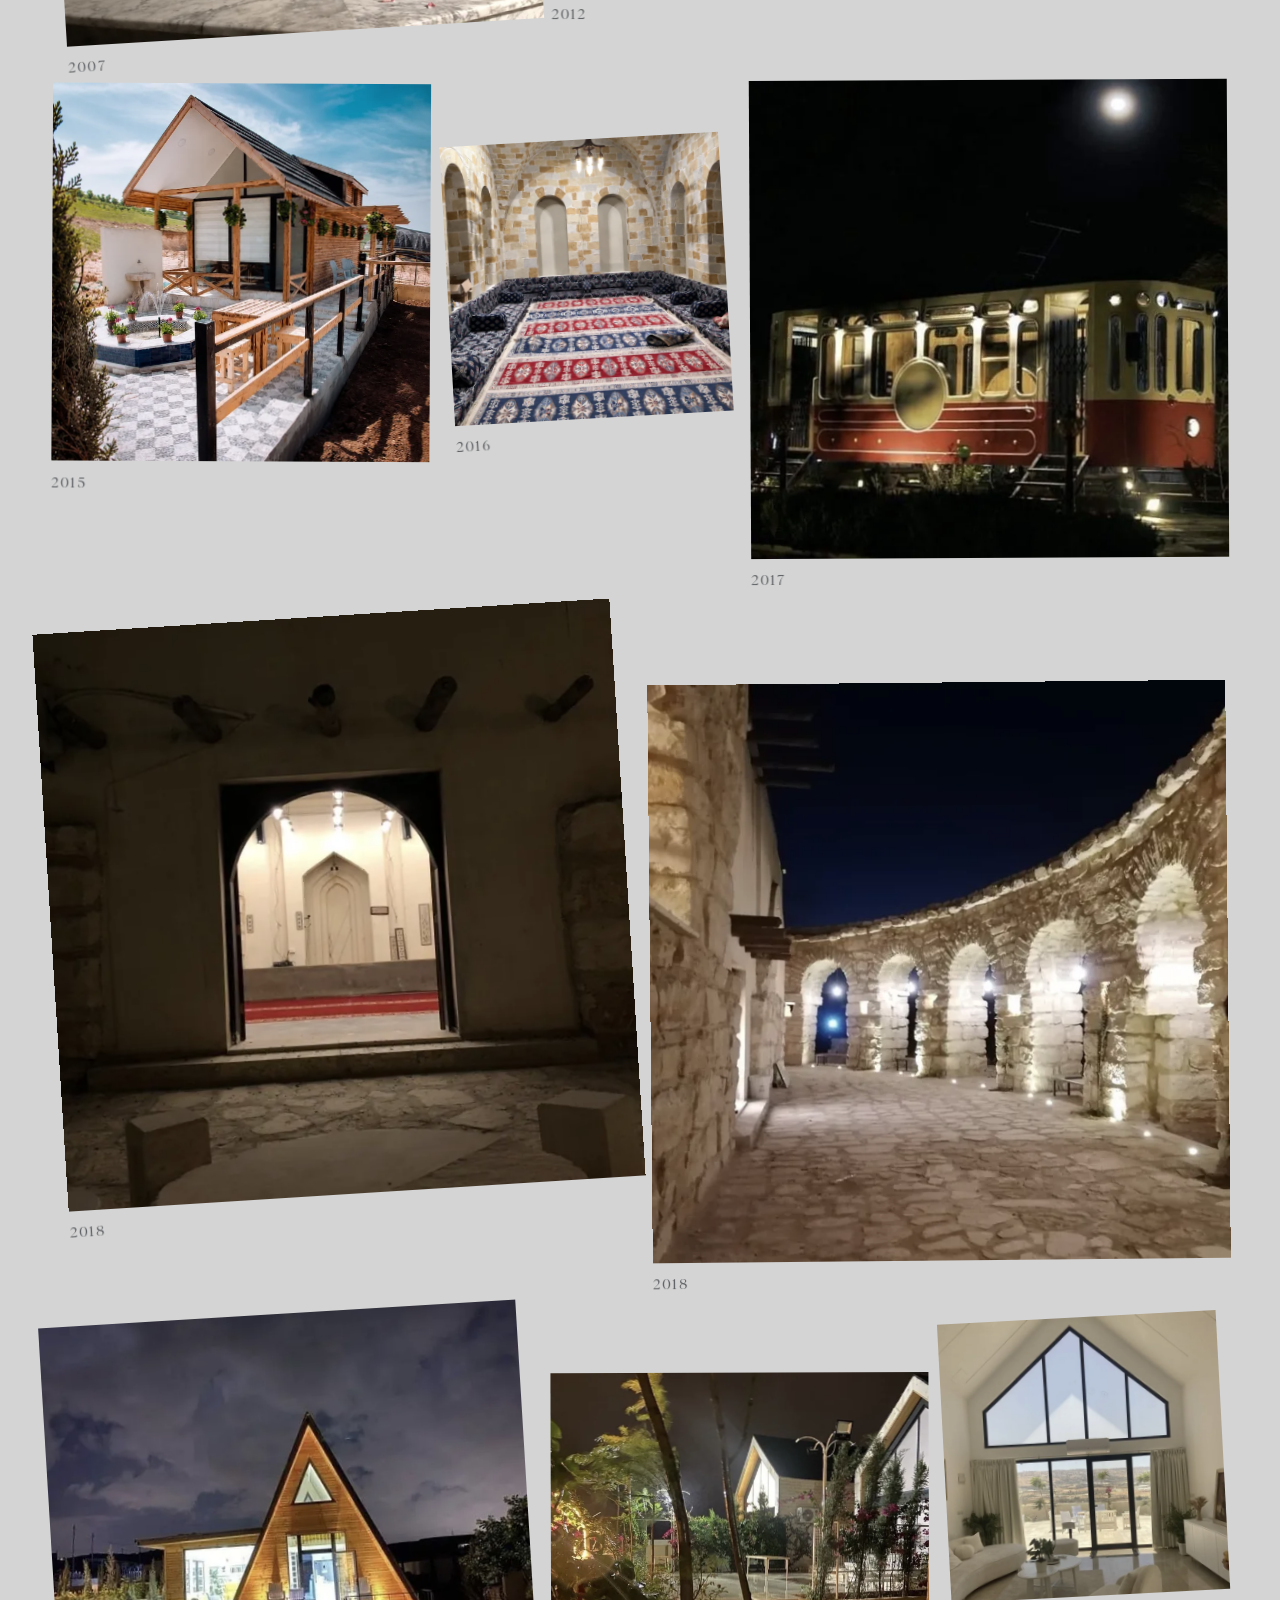
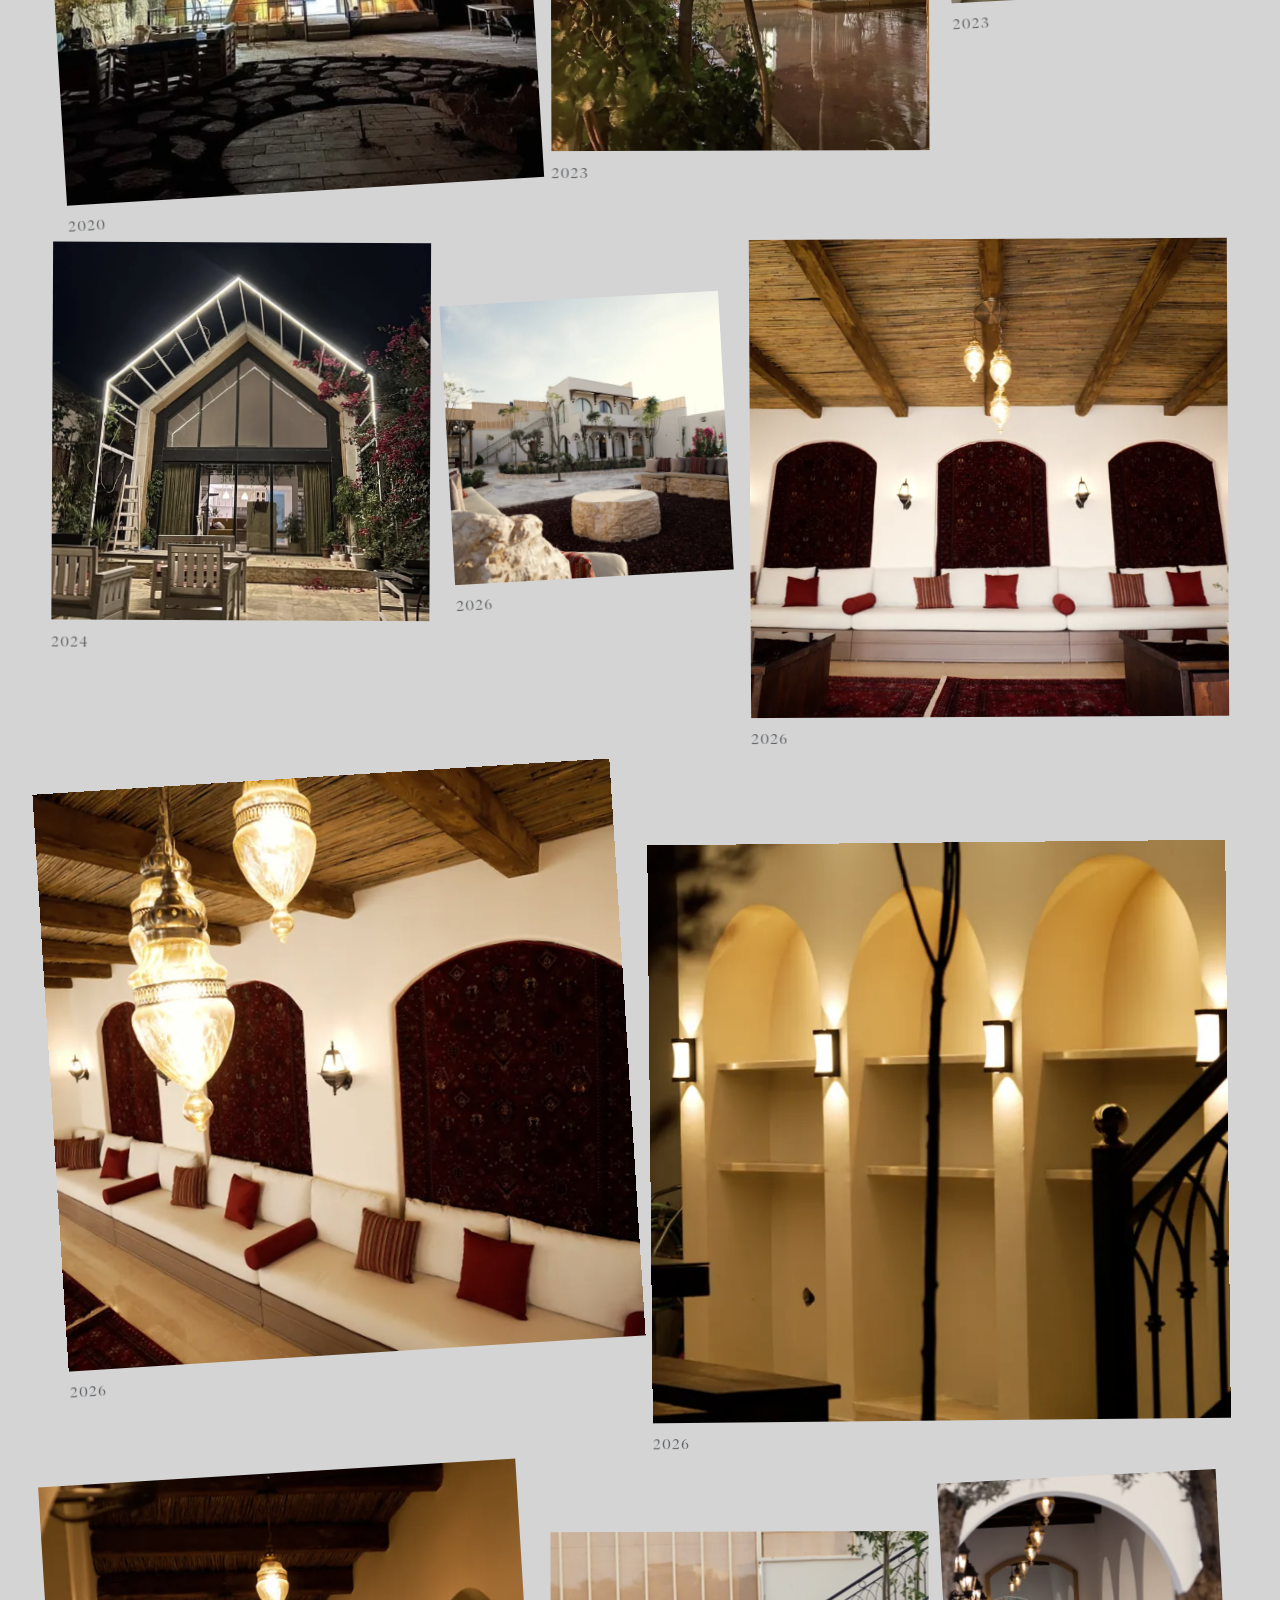
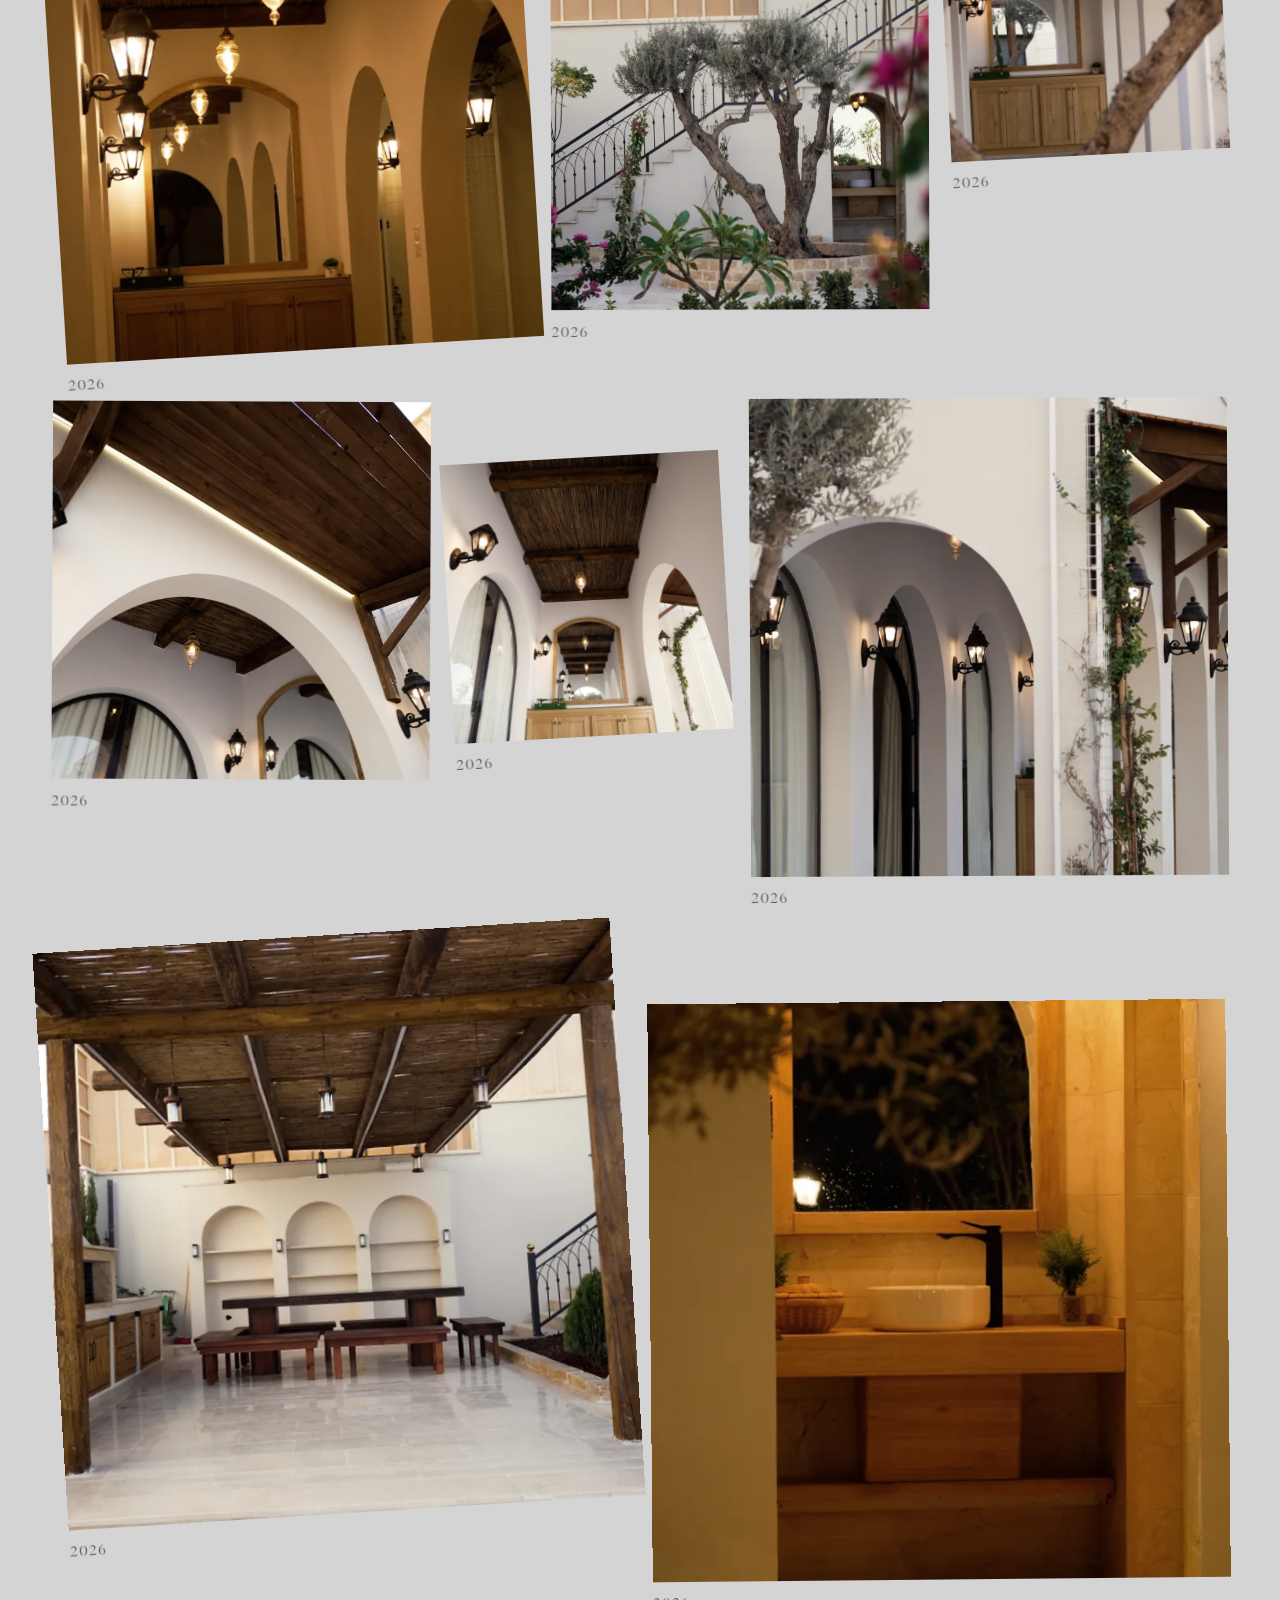
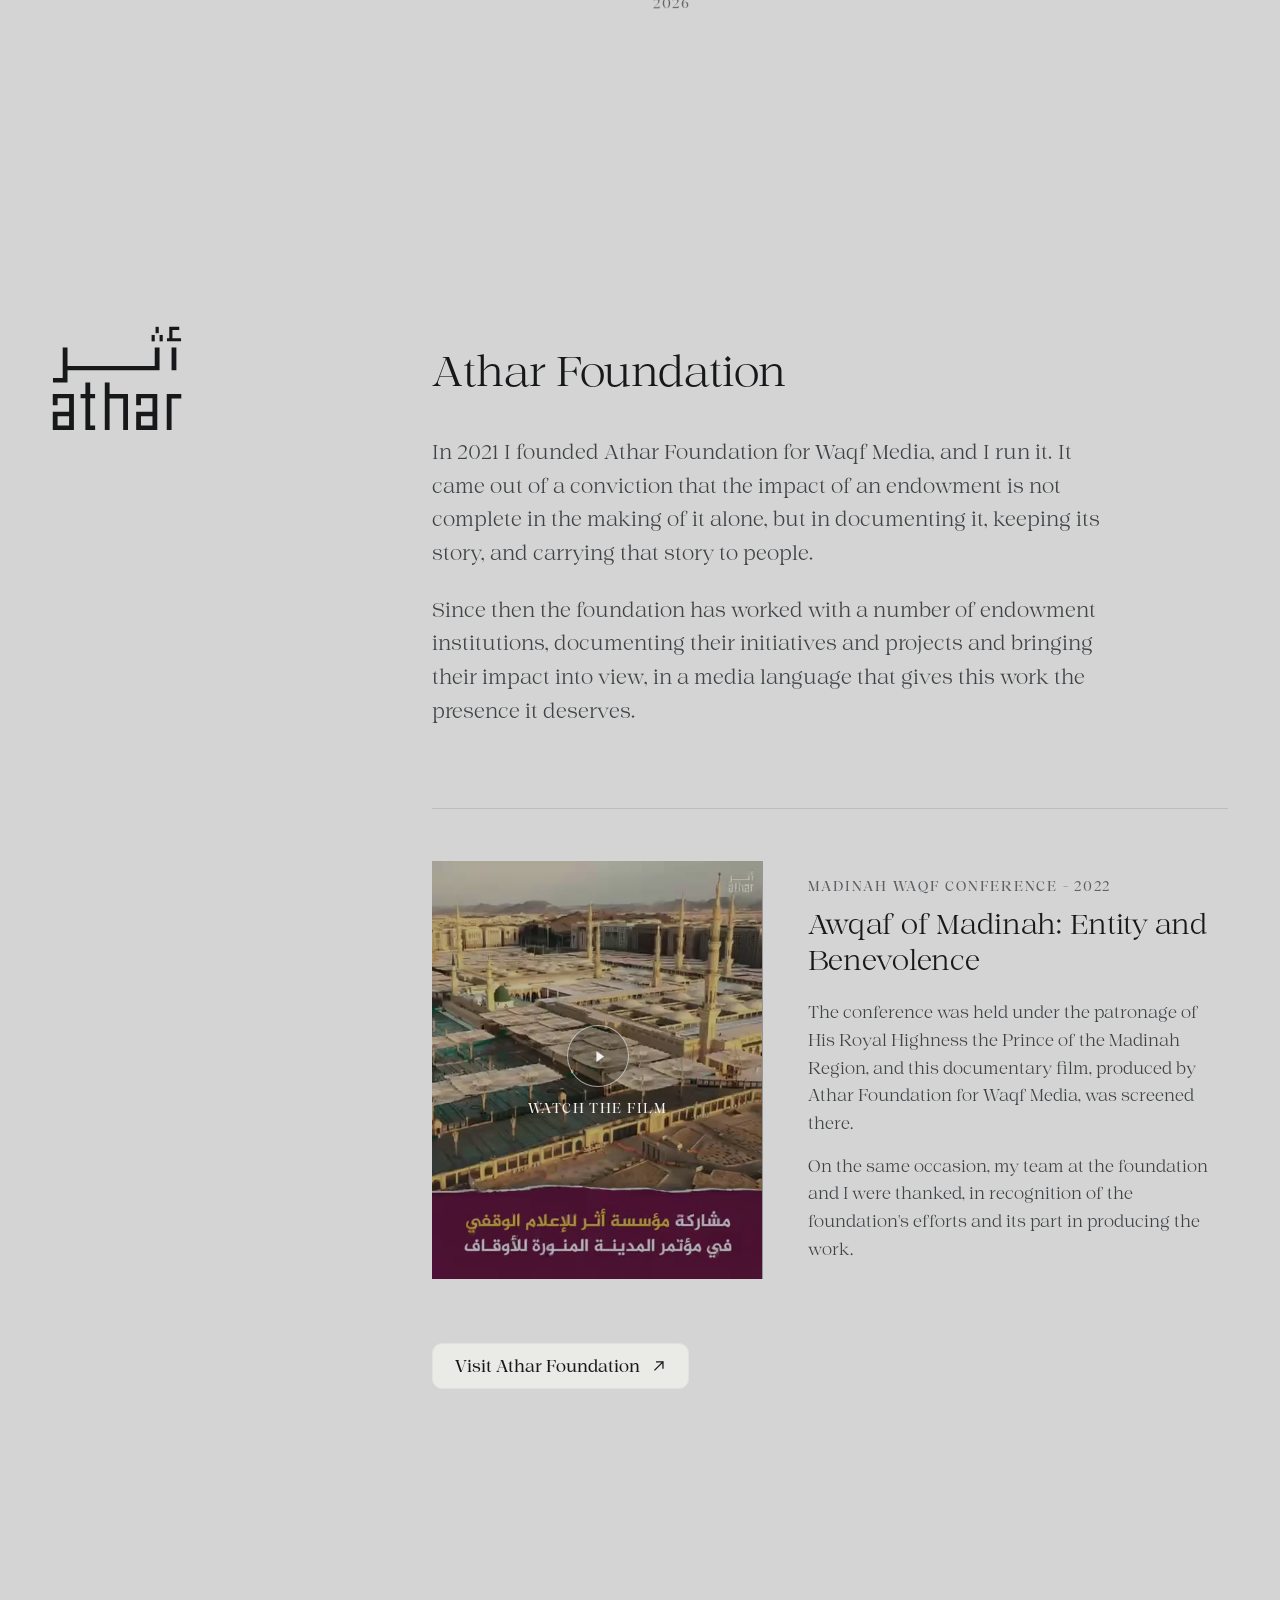
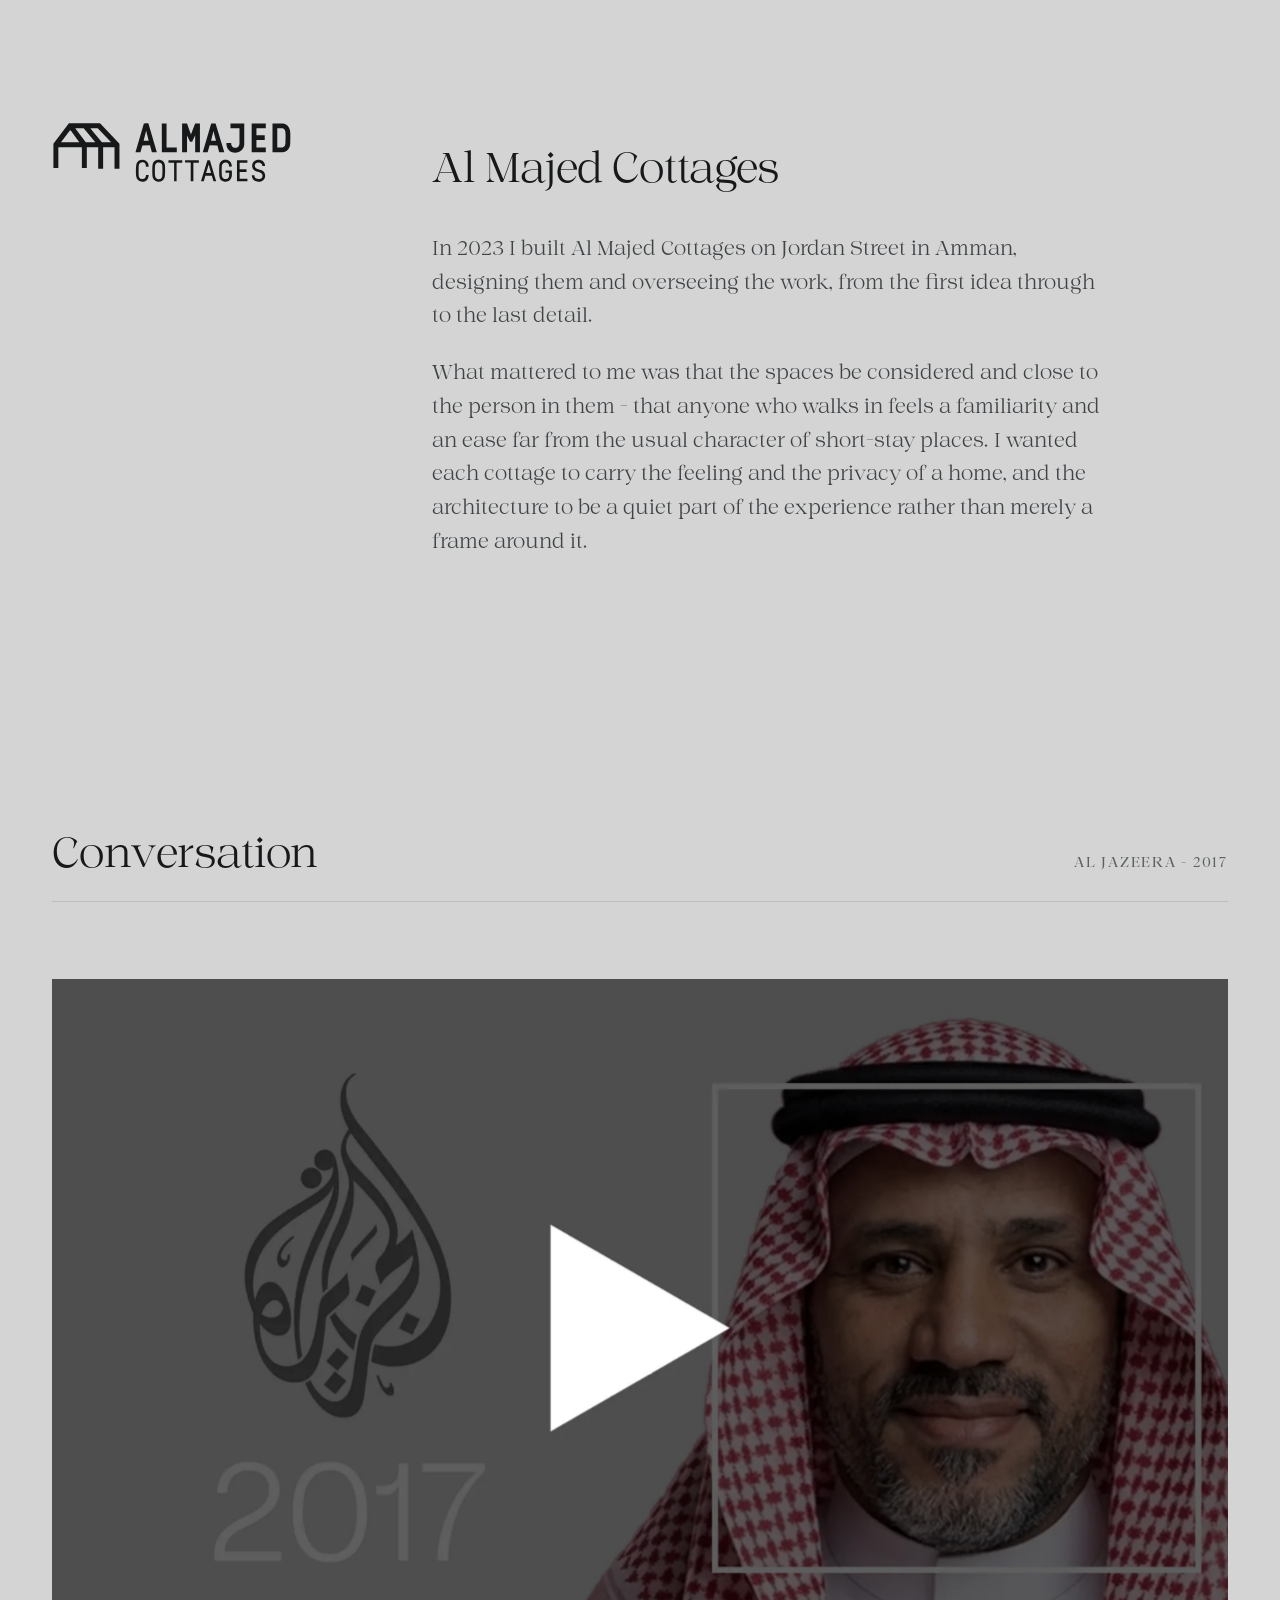
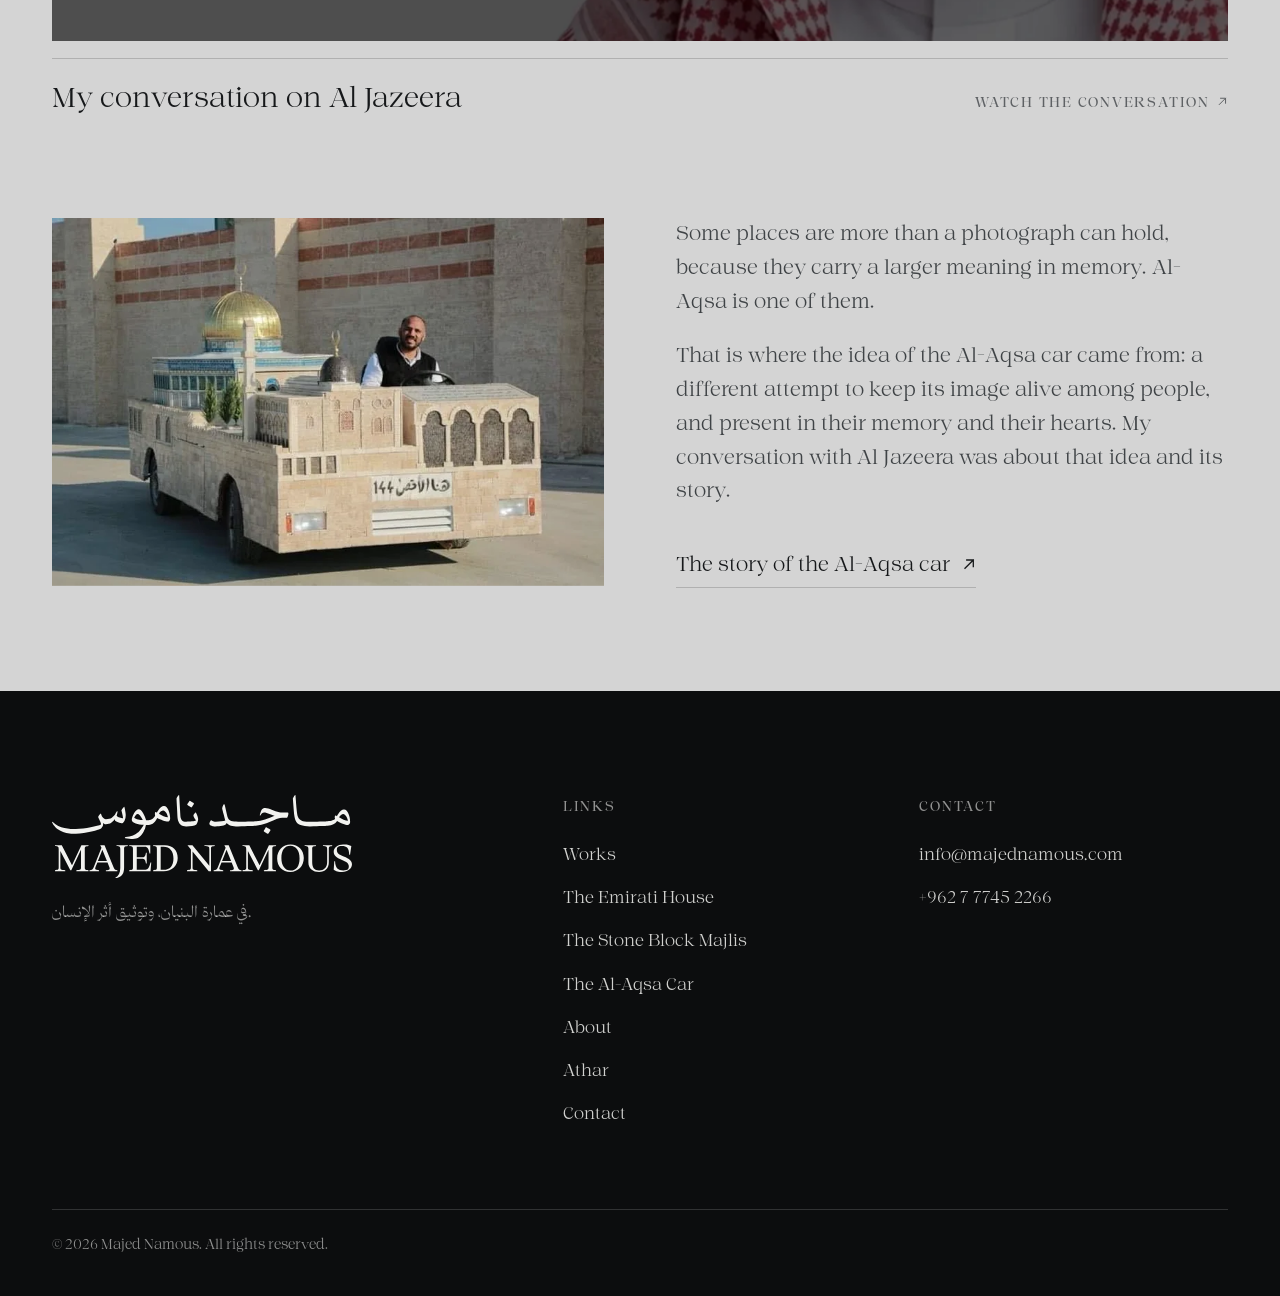
==== commit 1eae2330: "Emirati House: new photos, guest room, link to the majlis" ====
--- a/en/index.html
+++ b/en/index.html
@@ -23,7 +23,7 @@
   <meta name="twitter:card" content="summary_large_image">
   <link rel="preload" as="font" type="font/woff" href="../assets/fonts/thmanyah-light.woff" crossorigin>
   <link rel="preload" as="image" type="image/webp" href="../assets/img/work-2016-400.webp" fetchpriority="high">
-  <link rel="stylesheet" href="../assets/css/site.css?v=8e017c58">
+  <link rel="stylesheet" href="../assets/css/site.css?v=26466cbd">
 </head>
 <body>
 <a class="skip" href="#main">Skip to content</a>
@@ -42,7 +42,7 @@
     <nav class="nav__links" aria-label="Primary">
       <ul>
         <li><a class="nav__link" href="#top">Home</a></li>
-        <li class="nav__item--sub" data-sub><a class="nav__link" href="#works">Works</a><button class="nav__caret" type="button" data-sub-toggle aria-expanded="false" aria-controls="nav-sub" aria-label="Selected projects"><svg viewBox="0 0 10 10" fill="none" aria-hidden="true" focusable="false"><path d="M2 3.6 5 6.6 8 3.6" stroke="currentColor" stroke-width="1.1"/></svg></button><ul class="nav__sub" id="nav-sub"><li><a href="monolith.html">The Stone Block Majlis</a></li><li><a href="aqsa.html">The Al-Aqsa Car</a></li></ul></li>
+        <li class="nav__item--sub" data-sub><a class="nav__link" href="#works">Works</a><button class="nav__caret" type="button" data-sub-toggle aria-expanded="false" aria-controls="nav-sub" aria-label="Selected projects"><svg viewBox="0 0 10 10" fill="none" aria-hidden="true" focusable="false"><path d="M2 3.6 5 6.6 8 3.6" stroke="currentColor" stroke-width="1.1"/></svg></button><ul class="nav__sub" id="nav-sub"><li><a href="emirati.html">The Emirati House</a></li><li><a href="monolith.html">The Stone Block Majlis</a></li><li><a href="aqsa.html">The Al-Aqsa Car</a></li></ul></li>
         <li><a class="nav__link" href="#about">About</a></li>
         <li><a class="nav__link" href="#athar">Athar</a></li>
         <li><a class="nav__link" href="contact.html">Contact</a></li>
@@ -60,7 +60,7 @@
     <div class="nav__menu-inner">
       <ul>
         <li><a class="" href="#top">Home</a></li>
-        <li><a href="#works">Works</a><ul class="nav__menu-sub"><li><a href="monolith.html">The Stone Block Majlis</a></li><li><a href="aqsa.html">The Al-Aqsa Car</a></li></ul></li>
+        <li><a href="#works">Works</a><ul class="nav__menu-sub"><li><a href="emirati.html">The Emirati House</a></li><li><a href="monolith.html">The Stone Block Majlis</a></li><li><a href="aqsa.html">The Al-Aqsa Car</a></li></ul></li>
         <li><a class="" href="#about">About</a></li>
         <li><a class="" href="#athar">Athar</a></li>
         <li><a class="" href="contact.html">Contact</a></li>
@@ -109,10 +109,10 @@
         <h2 class="section-title" id="works-title">Works</h2>
       </div>
       <div class="works__lead">
-        <figure class="lead-shot lead-shot--wide img-reveal">
+        <a class="lead-shot lead-shot--wide img-reveal" href="emirati.html">
           <span class="lead-shot__frame"><picture><source type="image/webp" srcset="../assets/img/home-facade-1600.webp 1600w, ../assets/img/home-facade-1200.webp 1200w, ../assets/img/home-facade-800.webp 800w" sizes="(min-width: 1320px) 820px, (min-width: 880px) 62vw, 92vw"><img src="../assets/img/home-facade-1600.jpg" alt="The white front of the house, its three arches and timber canopies, a marble court before it" loading="lazy" decoding="async" width="1600" height="900"></picture></span>
-          <figcaption class="tile__year">2026</figcaption>
-        </figure>
+          <span class="lead-shot__cap"><span class="lead-shot__title">The Emirati House</span><span class="tile__year" dir="ltr">2026</span><svg class="arrow" viewBox="0 0 12 12" fill="none" aria-hidden="true" focusable="false"><path d="M2.5 9.5 9.5 2.5M4 2.5h5.5V8" stroke="currentColor" stroke-width="1.1" stroke-linecap="square"/></svg></span>
+        </a>
         <figure class="lead-shot lead-shot--tall img-reveal" data-delay="1">
           <span class="lead-shot__frame"><picture><source type="image/webp" srcset="../assets/img/home-majed-864.webp 864w, ../assets/img/home-majed-600.webp 600w" sizes="(min-width: 1320px) 300px, (min-width: 880px) 23vw, 70vw"><img src="../assets/img/home-majed-864.jpg" alt="Majed Namous seated at the table under the pergola, the lit niches behind him" loading="lazy" decoding="async" width="864" height="1080"></picture></span>
           <figcaption class="tile__year">In the place</figcaption>
@@ -305,7 +305,7 @@
         <div class="athar__body">
           <h2 class="athar__title reveal" id="cottages-title">Al Majed Cottages</h2>
           <div class="prose athar__story reveal" data-delay="1">
-        <p>In 2023 I built Al Majed Cottages on Jordan Street in Amman, designing them and carrying out the work myself, from the first idea through to the last detail.</p>
+        <p>In 2023 I built Al Majed Cottages on Jordan Street in Amman, designing them and overseeing the work, from the first idea through to the last detail.</p>
         <p>What mattered to me was that the spaces be considered and close to the person in them - that anyone who walks in feels a familiarity and an ease far from the usual character of short-stay places. I wanted each cottage to carry the feeling and the privacy of a home, and the architecture to be a quiet part of the experience rather than merely a frame around it.</p>
           </div>
         </div>
@@ -379,6 +379,7 @@
         <h2>Links</h2>
         <ul>
           <li><a href="index.html#works">Works</a></li>
+          <li><a href="emirati.html">The Emirati House</a></li>
           <li><a href="monolith.html">The Stone Block Majlis</a></li>
           <li><a href="aqsa.html">The Al-Aqsa Car</a></li>
           <li><a href="index.html#about">About</a></li>
@@ -399,6 +400,6 @@
     </div>
   </div>
 </footer>
-<script src="../assets/js/site.js?v=e6a3d847" defer></script>
+<script src="../assets/js/site.js?v=236716cd" defer></script>
 </body>
 </html>
--- a/assets/css/site.css
+++ b/assets/css/site.css
@@ -167,6 +167,10 @@
 /* anything with a real action stays interactive */
 a, button, [role="button"], [data-action], summary, label,
 input, select, textarea { pointer-events: auto; }
+
+/* Arabic letters must always join: no tracking on Arabic text, ever.
+   Latin set inside an Arabic page carries lang="en" and keeps its own. */
+:lang(ar) { letter-spacing: 0 !important; }
 
 :focus-visible { outline: 1.5px solid var(--ink); outline-offset: 4px; border-radius: 2px; }
 ::selection { background: var(--ink); color: var(--g-0); }
@@ -732,6 +736,18 @@
 .lead-shot__frame picture { display: block; width: 100%; height: 100%; }
 .lead-shot__frame img { width: 100%; height: 100%; object-fit: cover; }
 .lead-shot--wide .lead-shot__frame { aspect-ratio: 16 / 9; }
+a.lead-shot { display: block; color: inherit; text-decoration: none; }
+.lead-shot__cap {
+  display: flex;
+  align-items: baseline;
+  gap: 0.9rem;
+  margin-top: 0.75rem;
+  font-size: var(--step--1);
+  color: var(--ink);
+}
+.lead-shot__cap .tile__year { margin-top: 0; }
+.lead-shot__cap .arrow { width: 0.7em; height: 0.7em; margin-inline-start: auto; color: var(--ink-45); }
+html[dir="rtl"] .lead-shot__cap .arrow { transform: scaleX(-1); }
 .lead-shot--tall { width: 64%; max-width: 320px; justify-self: end; }
 .lead-shot--tall .lead-shot__frame { aspect-ratio: 4 / 5; }
 .lead-shot--tall .lead-shot__frame img { object-position: 40% center; }
